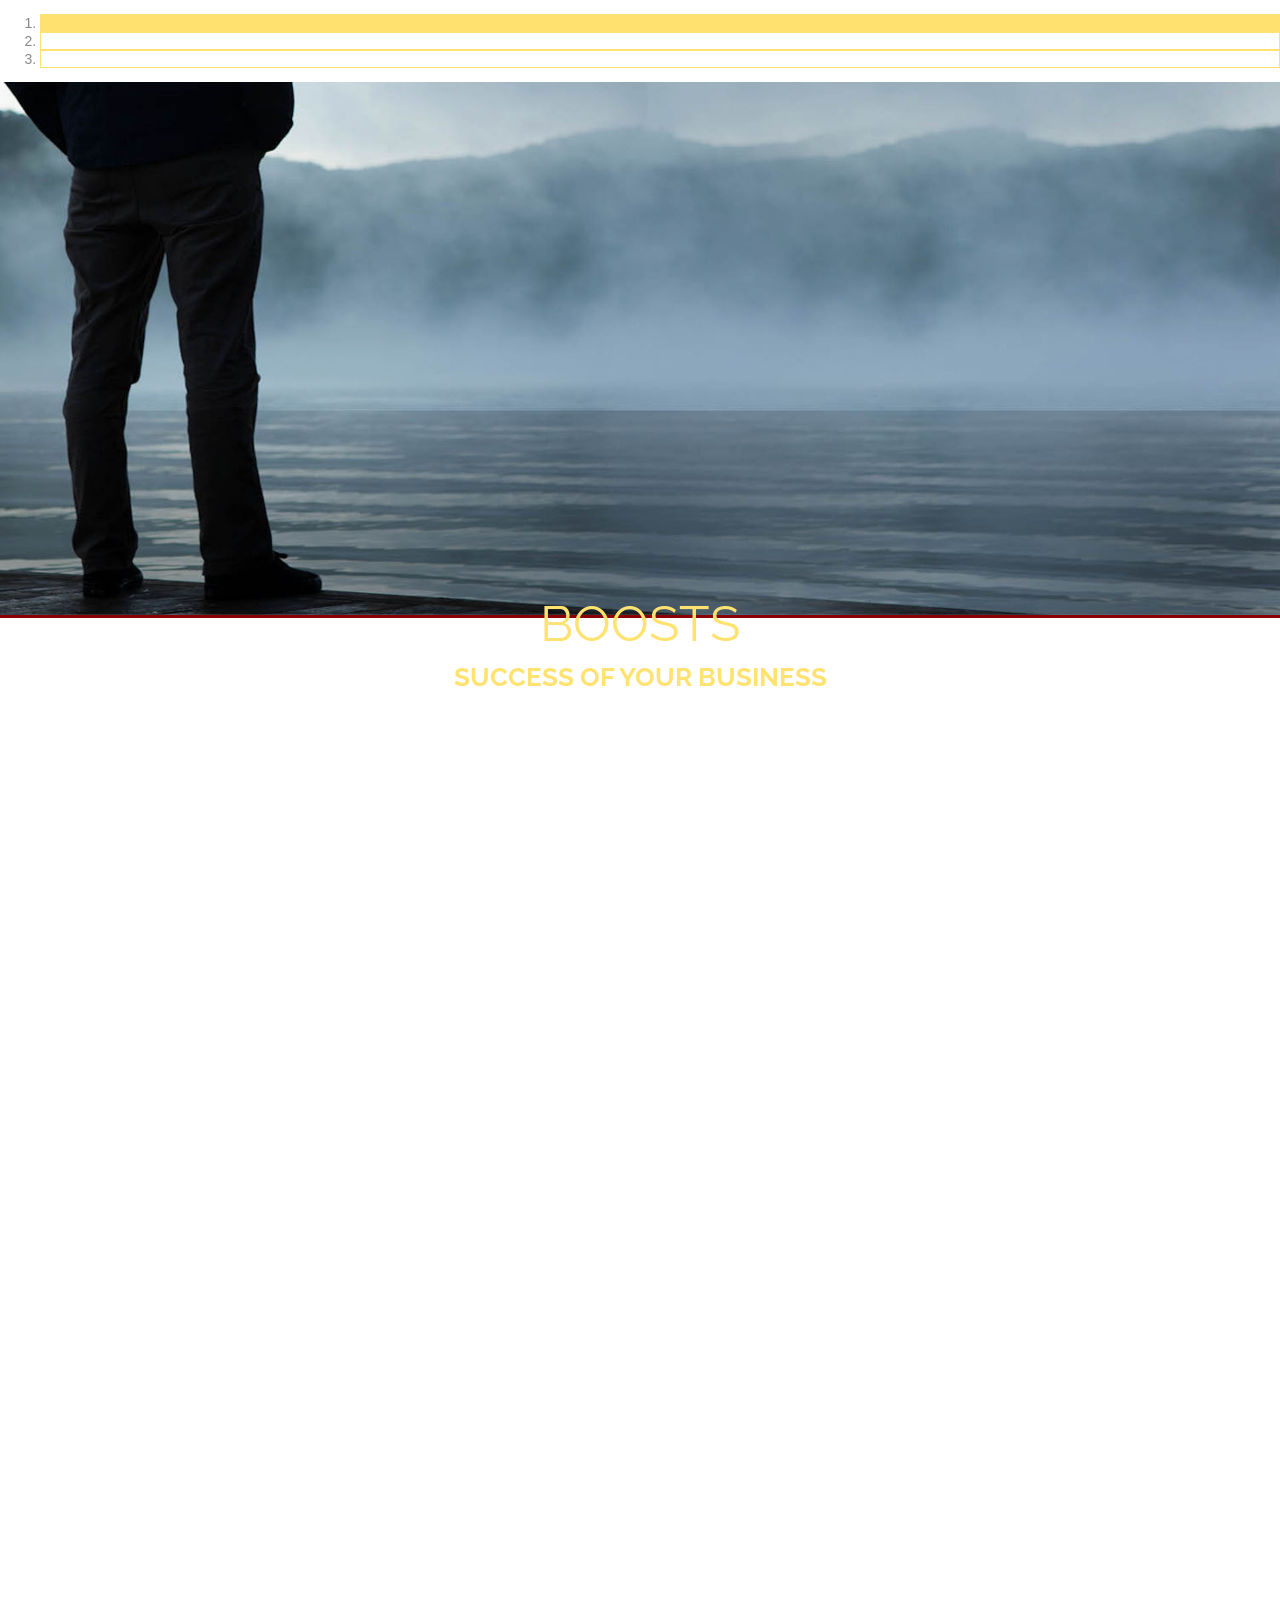
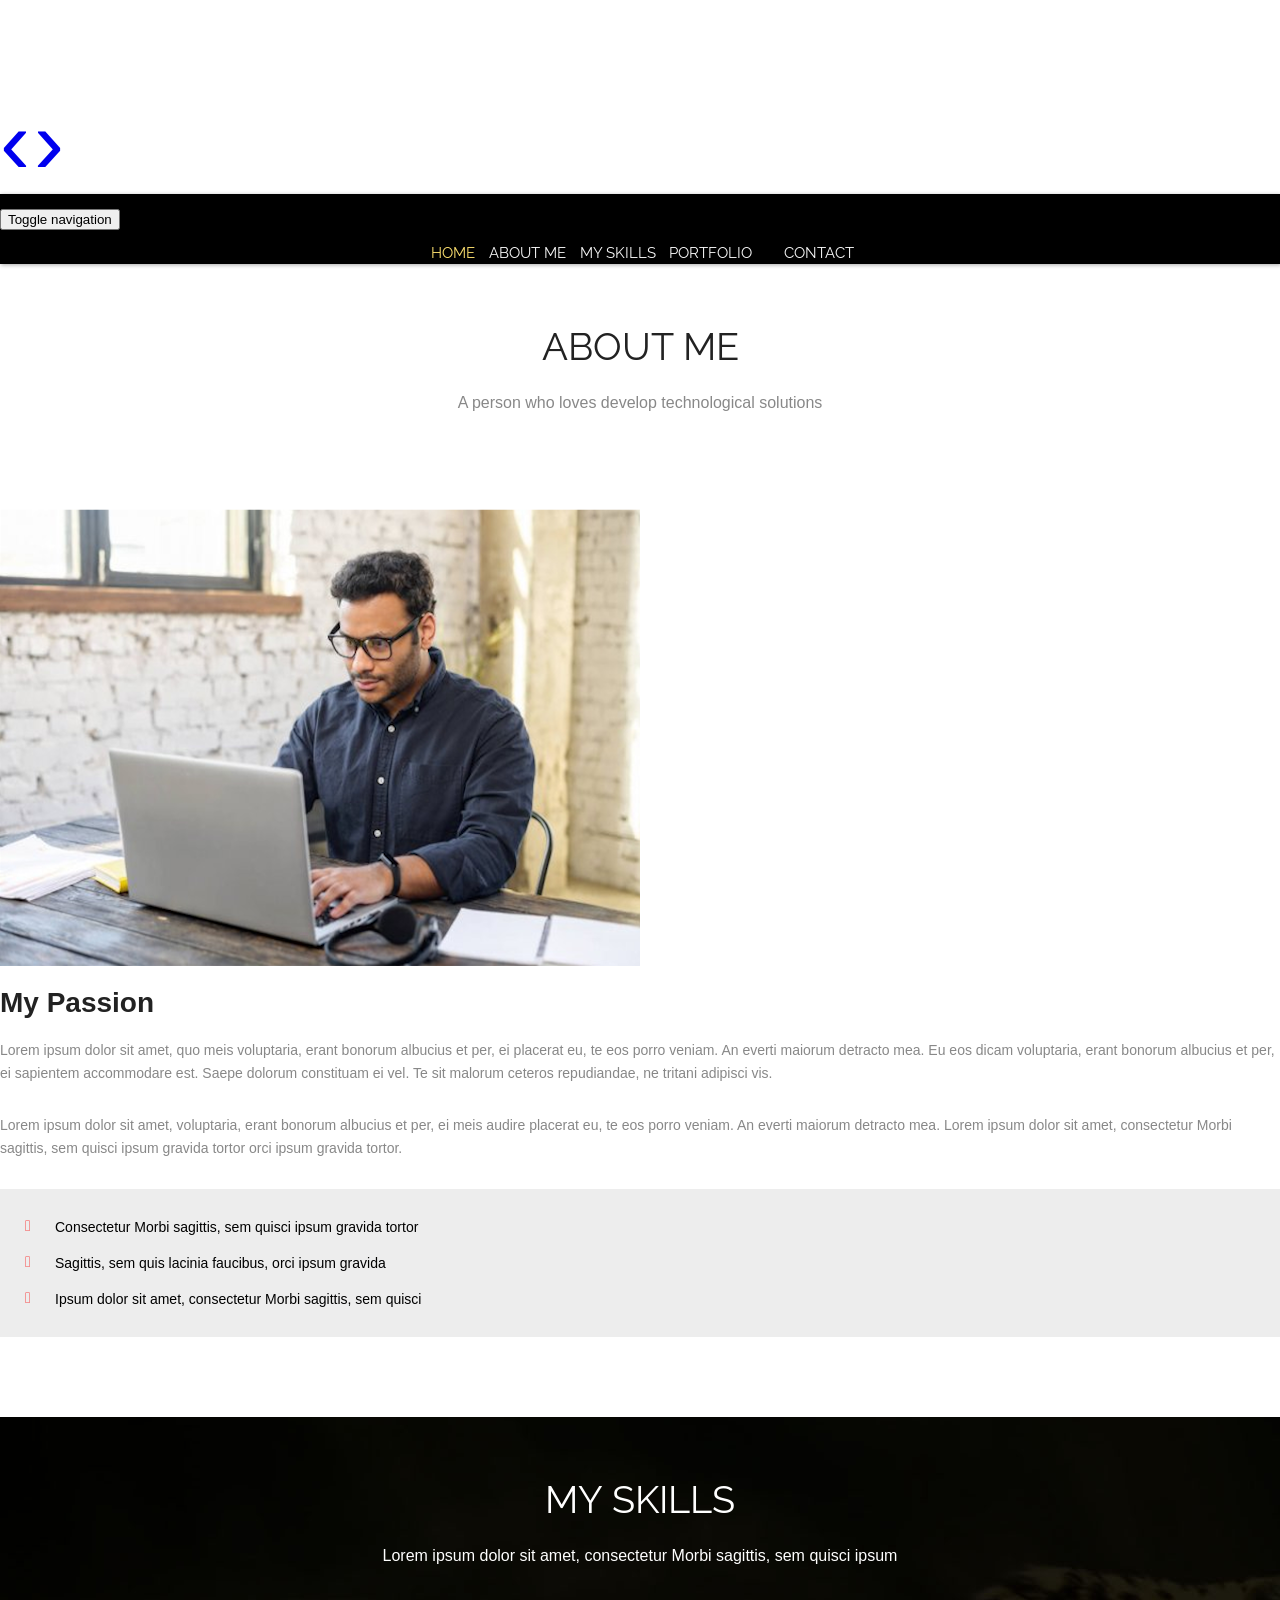
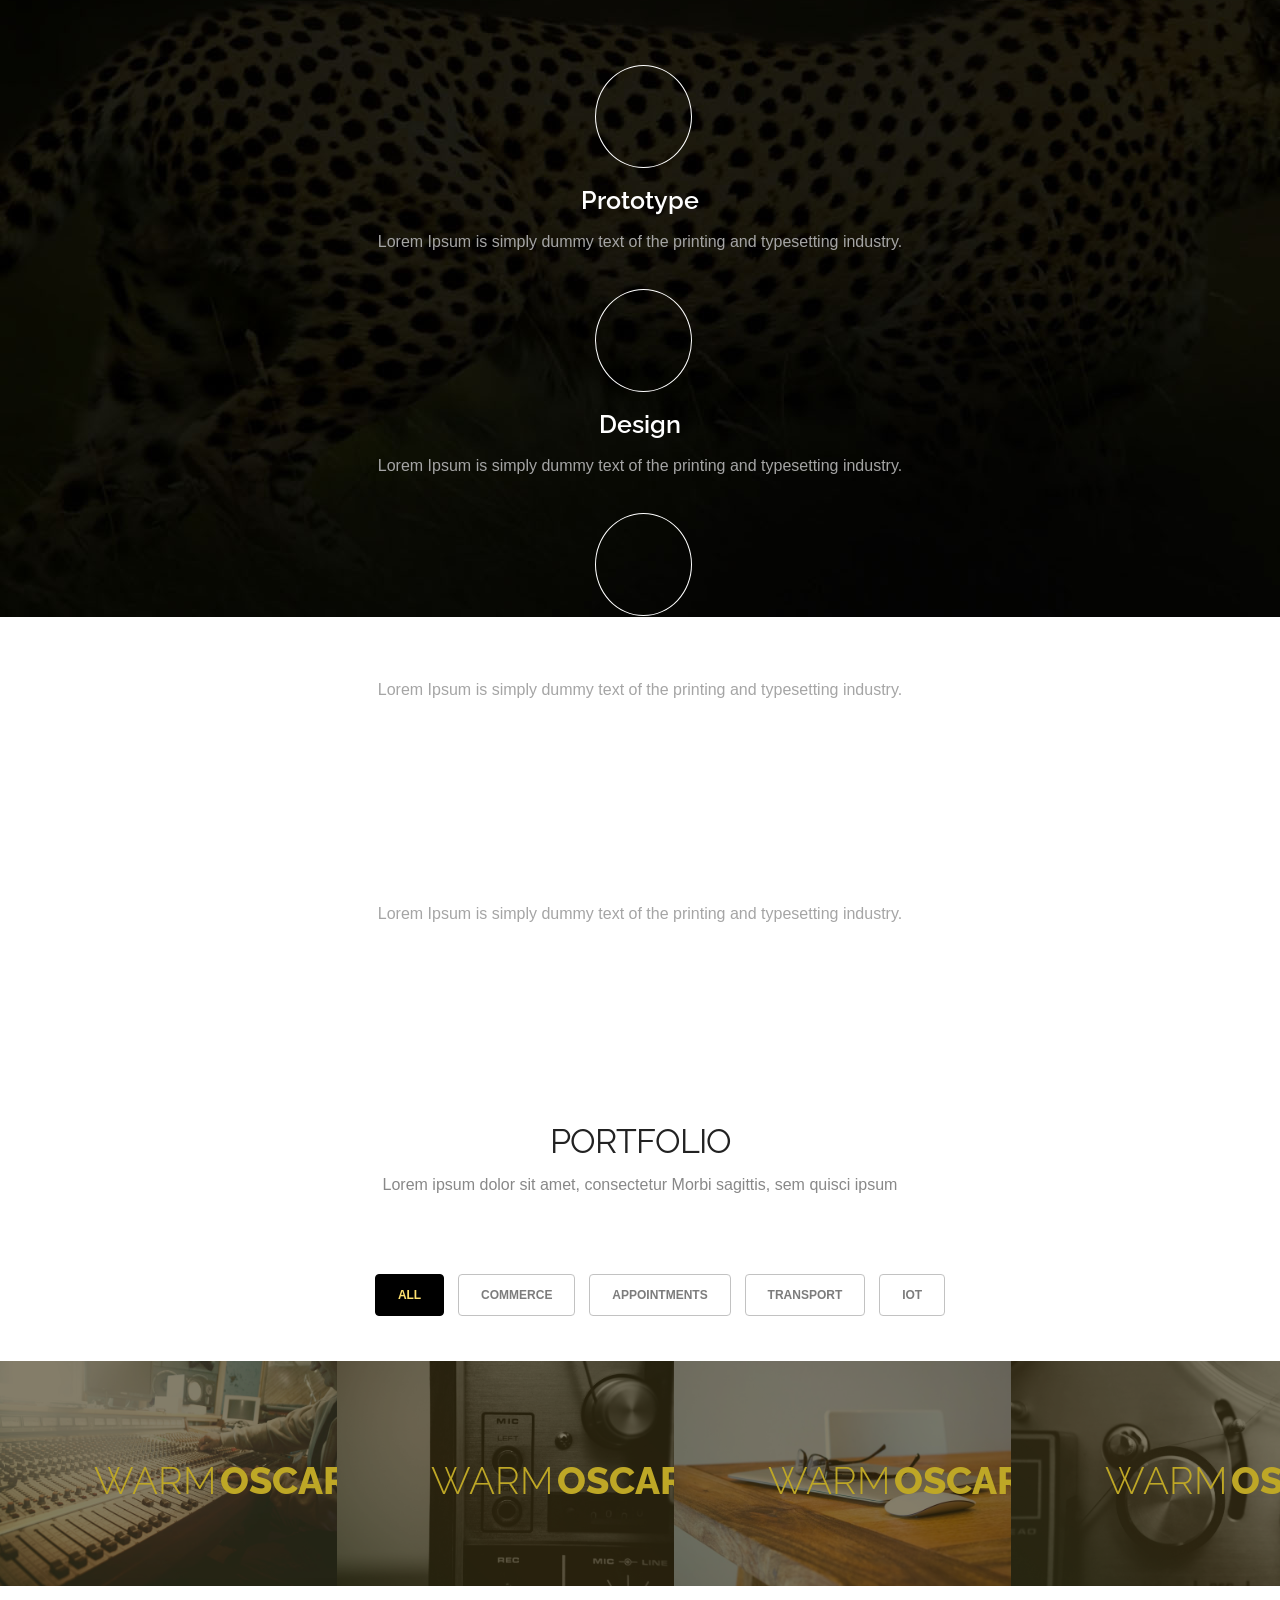
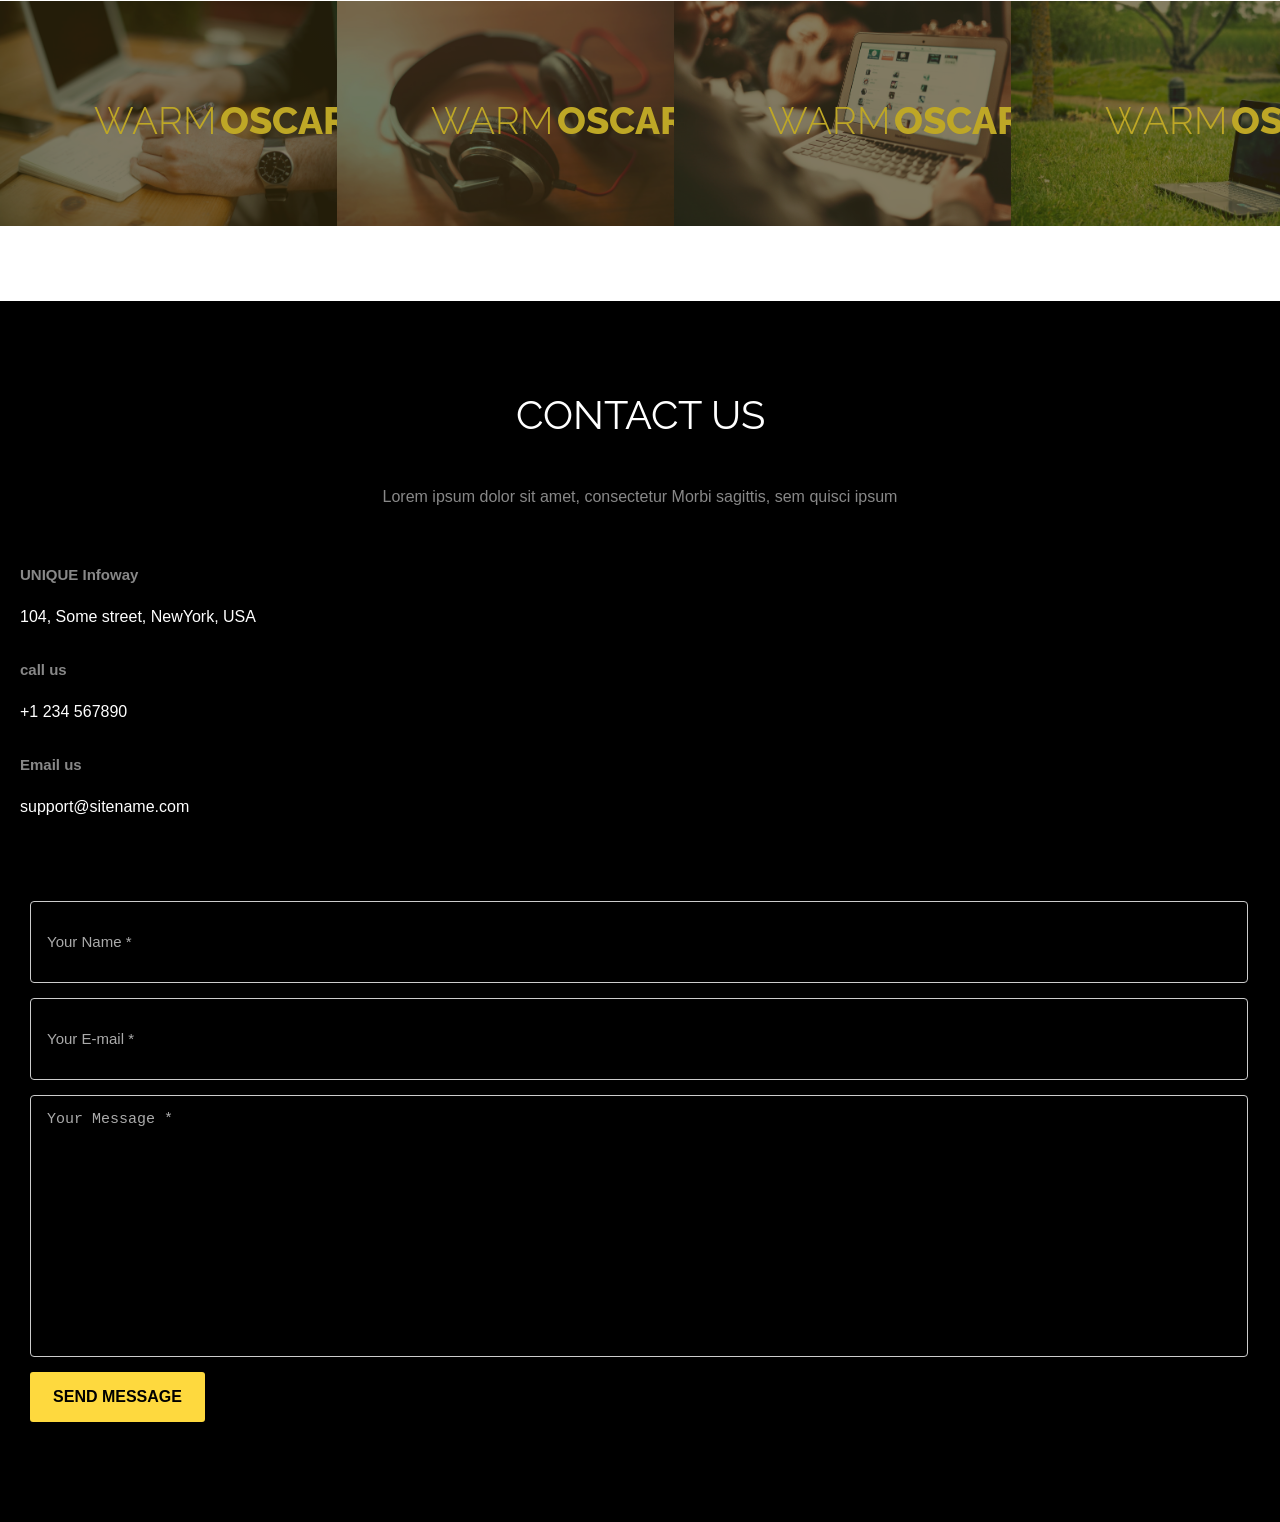
==== index.html @ 6cdec9b5 "First changues" ====
<!doctype html>
<html>
<head>
<meta charset="utf-8">
<meta name="viewport" content="width=device-width, maximum-scale=1">
<title>Cut Edge Solutions</title>
<link rel="icon" href="favicon.png" type="image/png">
<link href="css/bootstrap.min.css" rel="stylesheet" type="text/css">
<link rel="stylesheet" href="js/fancybox/jquery.fancybox.css" type="text/css" media="screen" />
<link href="css/style.css" rel="stylesheet" type="text/css"> 
<link href="css/font-awesome.css" rel="stylesheet" type="text/css"> 
<link href="css/animate.css" rel="stylesheet" type="text/css">
 
<!--[if lt IE 9]>
    <script src="js/respond-1.1.0.min.js"></script>
    <script src="js/html5shiv.js"></script>
    <script src="js/html5element.js"></script>
<![endif]-->
 
</head>
<body>
 <div id="carousel" class="carousel slide carousel-fade" data-ride="carousel">
    <ol class="carousel-indicators">
        <li data-target="#carousel" data-slide-to="0" class="active"></li>
        <li data-target="#carousel" data-slide-to="1"></li>
        <li data-target="#carousel" data-slide-to="2"></li>
    </ol>
    <!-- Carousel items -->
    <div class="carousel-inner">
        <div class="active item">
		<div class="caption zoomIn wow animated"> 		 
              <h2>BOOSTS <br/><strong>Success of your business</strong></h2>
              </div>
			  
		<img class="" src="img/slide1.jpg" alt=""></div>
        <div class="item">
		<div class="caption zoomIn wow animated"> 		 			 
              <h2>Mobile<br/><strong>Apps solutions</strong></h2>
              </div>
			  <img class="" src="img/slide2.jpg" alt=""></div>
        <div class="item">
		<div class="caption zoomIn wow animated"> 		 			
              <h2>Web<br/><strong>Solutions</strong></h2>
             </div><img class="" src="img/slide3.jpg" alt=""></div>
    </div>
    <!-- Carousel nav -->
    <a class="carousel-control left" href="#carousel" data-slide="prev">&lsaquo;</a>
    <a class="carousel-control right" href="#carousel" data-slide="next">&rsaquo;</a>
</div>

<!--Header_section-->
<header id="header_wrapper">
  <div class="container">
    <div class="header_box">
      <!--<div class="logo"><a href="#">Resume</a></div>-->
	  <nav class="navbar navbar-inverse" role="navigation">
      <div class="navbar-header">
        <button type="button" id="nav-toggle" class="navbar-toggle" data-toggle="collapse" data-target="#main-nav"> <span class="sr-only">Toggle navigation</span> <span class="icon-bar"></span> <span class="icon-bar"></span> <span class="icon-bar"></span> </button>
        </div>
	    <div id="main-nav" class="collapse navbar-collapse navStyle">
			<ul class="nav navbar-nav" id="mainNav">
			  <li class="active"><a href="#carousel" class="scroll-link">Home</a></li>
			  <li><a href="#aboutUs" class="scroll-link">About Me</a></li>
			  <li><a href="#service" class="scroll-link">My Skills</a></li>
			  <li><a href="#Portfolio" class="scroll-link">Portfolio</a></li> 
			  <!--<li><a href="#experience" class="scroll-link">Awards</a></li> -->
			  <li><a href="#contact" class="scroll-link">Contact</a></li>
			</ul>
      </div>
	 </nav>
    </div>
  </div>
</header>
<!--Header_section--> 

<section id="aboutUs"><!--Aboutus-->
<div class="inner_wrapper about-us aboutUs-container fadeInLeft animated wow">
  <div class="container">
    <h2>About Me</h2>
	<h6>A person who loves develop technological solutions</h6>
    <div class="inner_section">
 <div class="row">
      <div class="col-md-6"> <img class="img-responsive" src="img/about1.png" align=""> </div>
      <div class="col-md-6">
        <h3>My Passion</h3>
        <p>Lorem ipsum dolor sit amet, quo meis voluptaria, erant bonorum albucius et per, ei placerat eu, te eos porro veniam. An everti maiorum detracto mea. Eu eos dicam voluptaria, erant bonorum albucius et per, ei sapientem accommodare est. Saepe dolorum constituam ei vel. Te sit malorum ceteros repudiandae, ne tritani adipisci vis.</p> 
         
        <p>Lorem ipsum dolor sit amet, voluptaria, erant bonorum albucius et per, ei meis audire placerat eu, te eos porro veniam. An everti maiorum detracto mea. Lorem ipsum dolor sit amet, consectetur Morbi sagittis, sem quisci ipsum gravida tortor orci ipsum gravida tortor. 
									</p>

									<ul class="about-us-list">
										<li class="points">Consectetur Morbi sagittis, sem quisci ipsum gravida tortor</li> 
                                        <li class="points">Sagittis, sem quis lacinia faucibus, orci ipsum gravida </li>
										<li class="points">Ipsum dolor sit amet, consectetur Morbi sagittis, sem quisci</li>
									</ul><!-- /.about-us-list -->
								 
      </div>
    </div>
	     </div>
  </div> 
  </div>
</section>
<!--Aboutus--> 


<!--Service-->
<section  id="service">
  <div class="container">
    <h2>My Skills</h2>
	<h6>Lorem ipsum dolor sit amet, consectetur Morbi sagittis, sem quisci ipsum</h6>
    <div class="service_wrapper">
      <div class="row">
        <div class="col-md-3">
		<div class="service_icon delay-03s animated wow  zoomIn"> <span><i class="fa fa-android"></i></span> </div>
          <div class="service_block">
            
            <h3 class="animated fadeInUp wow">Prototype</h3>
            <p class="animated fadeInDown wow">Lorem Ipsum is simply dummy text of the printing and typesetting industry. </p>
          </div>
        </div>
        <div class="col-md-3"> 
		<div class="service_icon icon2  delay-03s animated wow zoomIn"> <span><i class="fa fa-html5"></i></span> </div> 
		<div class="service_block">
            <h3 class="animated fadeInUp wow">Design</h3>
            <p class="animated fadeInDown wow">Lorem Ipsum is simply dummy text of the printing and typesetting industry.  </p>
          </div>
        </div>
        <div class="col-md-3">
		<div class="service_icon icon3  delay-03s animated wow zoomIn"> <span><i class="fa fa-apple"></i></span> </div>
          <div class="service_block">
            
            <h3 class="animated fadeInUp wow">Mobile</h3>
            <p class="animated fadeInDown wow">Lorem Ipsum is simply dummy text of the printing and typesetting industry.  </p>
          </div>
        </div>
		  <div class="col-md-3">
		<div class="service_icon icon3  delay-03s animated wow zoomIn"> <span><i class="fa fa-twitter"></i></span> </div>
          <div class="service_block">
            
            <h3 class="animated fadeInUp wow">Web</h3>
            <p class="animated fadeInDown wow">Lorem Ipsum is simply dummy text of the printing and typesetting industry.  </p>
          </div>
        </div>
      </div> 
	 
    </div>
  </div>
</section>
<!--Service-->  

<!-- Portfolio -->
<section id="Portfolio" class="content"> 
  
  <!-- Container -->
  <div class="container portfolio_title"> 
    
    <!-- Title -->
    <div class="section-title">
      <h2>Portfolio</h2>
	<h6>Lorem ipsum dolor sit amet, consectetur Morbi sagittis, sem quisci ipsum</h6>
	  
    </div>
    <!--/Title --> 
    
  </div>
  <!-- Container -->
  
  <div class="portfolio-top"></div>
  
  <!-- Portfolio Filters -->
  <div class="portfolio"> 
    
    <div id="filters" class="sixteen columns">
      <ul class="clearfix">
        <li><a id="all" href="#" data-filter="*" class="active">
          <h5>All</h5>
          </a></li>
        <li><a class="" href="#" data-filter=".nature">
          <h5>Commerce</h5>
          </a></li>
        <li><a class="" href="#" data-filter=".wildlife">
          <h5>Appointments</h5>
          </a></li>
        <li><a class="" href="#" data-filter=".citylife">
          <h5>Transport</h5>
          </a></li>
        <li><a class="" href="#" data-filter=".animals">
          <h5>Iot</h5>
          </a></li> 
      </ul>
    </div>
    <!--/Portfolio Filters --> 
    
    <!-- Portfolio Wrapper -->
    <div class="isotope fadeInLeft animated wow grid" style="position: relative; overflow: hidden; height: 480px;" id="portfolio_wrapper">  
      <!-- Portfolio Item -->
      <figure style="position: absolute; left: 0px; top: 0px; transform: translate3d(0px, 0px, 0px) scale3d(1, 1, 1); width: 337px; opacity: 1;" class="portfolio-item one-four   animals isotope-item effect-oscar">
	   
        <div class="portfolio_img"> 
		<img src="img/portfolio_pic1.jpg"  alt="Portfolio 1"> </div> 
			<figcaption>		
				<div>
				  <a href="img/portfolio_pic1.jpg" class="fancybox"> 
					<h2>Warm <span>Oscar</span></h2>
							<p>Oscar is a decent man. He used to clean porches with pleasure.</p>
				  </a>
				</div>
			</figcaption>
        </figure>
      <!--/Portfolio Item --> 
      
      <!-- Portfolio Item-->
      <figure style="position: absolute; left: 0px; top: 0px; transform: translate3d(337px, 0px, 0px) scale3d(1, 1, 1); width: 337px; opacity: 1;" class="portfolio-item one-four  wildlife isotope-item effect-oscar">
        <div class="portfolio_img"> <img src="img/portfolio_pic2.jpg" alt="Portfolio 1"> </div>
        	<figcaption>		
				<div>
				  <a href="img/portfolio_pic2.jpg" class="fancybox"> 
					<h2>Warm <span>Oscar</span></h2>
							<p>Oscar is a decent man. He used to clean porches with pleasure.</p>
				  </a>
				</div>
			</figcaption>
        </figure>
      <!--/Portfolio Item --> 
      
      <!-- Portfolio Item -->
      <figure style="position: absolute; left: 0px; top: 0px; transform: translate3d(674px, 0px, 0px) scale3d(1, 1, 1); width: 337px; opacity: 1;" class="portfolio-item one-four  wildlife  isotope-item effect-oscar">
        <div class="portfolio_img"> <img src="img/portfolio_pic3.jpg" alt="Portfolio 1"> </div>
       <figcaption>		
				<div>
				  <a href="img/portfolio_pic3.jpg" class="fancybox"> 
					<h2>Warm <span>Oscar</span></h2>
							<p>Oscar is a decent man. He used to clean porches with pleasure.</p>
				  </a>
				</div>
			</figcaption>
        </figure>
      <!--/Portfolio Item--> 
      
      <!-- Portfolio Item-->
      <figure style="position: absolute; left: 0px; top: 0px; transform: translate3d(1011px, 0px, 0px) scale3d(1, 1, 1); width: 337px; opacity: 1;" class="portfolio-item one-four  citylife  nature web isotope-item effect-oscar">
        <div class="portfolio_img"> <img src="img/portfolio_pic4.jpg" alt="Portfolio 1"> </div>
         <figcaption>		
				<div>
				  <a href="img/portfolio_pic4.jpg" class="fancybox"> 
					<h2>Warm <span>Oscar</span></h2>
							<p>Oscar is a decent man. He used to clean porches with pleasure.</p>
				  </a>
				</div>
			</figcaption>
      </figure>
      <!-- Portfolio Item --> 
      
      <!-- Portfolio Item -->
      <figure style="position: absolute; left: 0px; top: 0px; transform: translate3d(0px, 240px, 0px) scale3d(1, 1, 1); width: 337px; opacity: 1;" class="portfolio-item one-four  wildlife isotope-item effect-oscar">
        <div class="portfolio_img"> <img src="img/portfolio_pic5.jpg" alt="Portfolio 1"> </div>
       <figcaption>		
				<div>
				  <a href="img/portfolio_pic5.jpg" class="fancybox"> 
					<h2>Warm <span>Oscar</span></h2>
							<p>Oscar is a decent man. He used to clean porches with pleasure.</p>
				  </a>
				</div>
			</figcaption>
      </figure>
      <!--/Portfolio Item --> 
      
      <!-- Portfolio Item -->
      <figure style="position: absolute; left: 0px; top: 0px; transform: translate3d(337px, 240px, 0px) scale3d(1, 1, 1); width: 337px; opacity: 1;" class="portfolio-item one-four  web isotope-item effect-oscar">
        <div class="portfolio_img"> <img src="img/portfolio_pic6.jpg" alt="Portfolio 1"> </div>
       <figcaption>		
				<div>
				  <a href="img/portfolio_pic6.jpg" class="fancybox"> 
					<h2>Warm <span>Oscar</span></h2>
							<p>Oscar is a decent man. He used to clean porches with pleasure.</p>
				  </a>
				</div>
			</figcaption>
      </figure>
      <!--/Portfolio Item --> 
      
      <!-- Portfolio Item  -->
      <figure style="position: absolute; left: 0px; top: 0px; transform: translate3d(674px, 240px, 0px) scale3d(1, 1, 1); width: 337px; opacity: 1;" class="portfolio-item one-four  wildlife web isotope-item effect-oscar">
        <div class="portfolio_img"> <img src="img/portfolio_pic7.jpg" alt="Portfolio 1"> </div>       
       <figcaption>		
				<div>
				  <a href="img/portfolio_pic7.jpg" class="fancybox"> 
					<h2>Warm <span>Oscar</span></h2>
							<p>Oscar is a decent man. He used to clean porches with pleasure.</p>
				  </a>
				</div>
			</figcaption>
       </figure>
      <!--/Portfolio Item --> 
      
      <!-- Portfolio Item -->
      <figure style="position: absolute; left: 0px; top: 0px; transform: translate3d(1011px, 240px, 0px) scale3d(1, 1, 1); width: 337px; opacity: 1;" class="portfolio-item one-four   citylife isotope-item effect-oscar">
        <div class="portfolio_img"> <img src="img/portfolio_pic8.jpg" alt="Portfolio 1"> </div>       
      <figcaption>		
				<div>
				  <a href="img/portfolio_pic8.jpg" class="fancybox"> 
					<h2>Warm <span>Oscar</span></h2>
							<p>Oscar is a decent man. He used to clean porches with pleasure.</p>
				  </a>
				</div>
			</figcaption>
        </figure>
      <!--/Portfolio Item --> 
      
    </div>
    <!--/Portfolio Wrapper --> 
    
  </div>
  <!--/Portfolio Filters -->
  
  <div class="portfolio_btm"></div>
  
  
  <div id="project_container">
    <div class="clear"></div>
    <div id="project_data"></div>
  </div>
 
  
</section>
<!--/Portfolio --> 
<!--
<section id="experience">
<div class="container">
    <section id="news" class="white-bg padding-top-bottom">
	 <div class="section-title">
      <h2>Awards</h2>
	<h6>Lorem ipsum dolor sit amet, consectetur Morbi sagittis, sem quisci ipsum</h6>
	  
    </div>
    	<div class="container">
			<div class="timeline">
				<div class="date-title">
					<span>2015</span>
				</div>
				<div class="row">
					<div class="col-sm-6 news-item">
						<div class="news-content">
							<div class="date">
								<p>Oct</p> 
							</div>
							<h2 class="news-title">Best Photographer</h2> 
							<span>Animal Care Group</span>
							<p>October 2013 – November 2013 (2 months)Menlo Park, CA, United States of America or one who avoids a pain that produces no resultant pleasure…</p>
							<a class="read-more" href="#">Read More</a>
						</div>
					</div>
					
					<div class="col-sm-6 news-item right">
						<div class="news-content">
							<div class="date">
								<p>Aug</p> 
							</div>
							<h2 class="news-title">1st Winner</h2> 
							<span>National Awareness</span>
							<p>October 2013 – November 2013 (2 months)Menlo Park, CA, United States of America or one who avoids a pain that produces no resultant pleasure…</p>
							<a class="read-more" href="#">Read More</a>
						</div>
					</div>
				</div>
				 
				
				<div class="date-title">
					<span>2013</span>
				</div>
				<div class="row">	
					<div class="col-sm-6 news-item">
						<div class="news-content">
							<div class="date">
								<p>Aug</p> 
							</div>
							<h2 class="news-title">Winner</h2> 
							<span>Digital World</span>
							<p>October 2013 – November 2013 (2 months)Menlo Park, CA, United States of America or one who avoids a pain that.</p>
							<a class="read-more" href="#">Read More</a>
						</div>
					</div>
					
					<div class="col-sm-6 news-item right">
						<div class="news-content">
							<div class="date">
								<p>Jan</p> 
							</div>
							<h2 class="news-title">Best Pic</h2> 
							<span>Save World Org</span>
							<p>October 2013 – November 2013 (2 months)Menlo Park, CA, United States of America or one who avoids a pain that produces.</p>
							<a class="read-more" href="#">Read More</a>
						</div>
					</div>
				</div>
			</div>
		</div>
	</section>
</div>				                                                      
</section> -->
<!--Footer-->
<footer class="footer_wrapper" id="contact">
  <div class="container">
    <section class="page_section contact" id="contact">
      <div class="contact_section">
        <h2>Contact Us</h2>
	<h6>Lorem ipsum dolor sit amet, consectetur Morbi sagittis, sem quisci ipsum</h6>
     
      </div>
      <div class="row">
        <div class="col-lg-4 wow fadeInLeft">	
		 <div class="contact_info">
                            <div class="detail">
                                <h4>UNIQUE Infoway</h4>
                                <p>104, Some street, NewYork, USA</p>
                            </div>
                            <div class="detail">
                                <h4>call us</h4>
                                <p>+1 234 567890</p>
                            </div>
                            <div class="detail">
                                <h4>Email us</h4>
                                <p>support@sitename.com</p>
                            </div> 
                        </div>
       		  
			  
          
          <ul class="social_links">
            <li class="twitter animated bounceIn wow delay-02s"><a href="javascript:void(0)"><i class="fa fa-twitter"></i></a></li>
            <li class="facebook animated bounceIn wow delay-03s"><a href="javascript:void(0)"><i class="fa fa-facebook"></i></a></li>
            <li class="pinterest animated bounceIn wow delay-04s"><a href="javascript:void(0)"><i class="fa fa-pinterest"></i></a></li>
            <li class="gplus animated bounceIn wow delay-05s"><a href="javascript:void(0)"><i class="fa fa-google-plus"></i></a></li> 
          </ul>
        </div>
        <div class="col-lg-8 wow fadeInLeft delay-06s">
          <div class="form">
            <input class="input-text" type="text" name="" value="Your Name *" onFocus="if(this.value==this.defaultValue)this.value='';" onBlur="if(this.value=='')this.value=this.defaultValue;">
            <input class="input-text" type="text" name="" value="Your E-mail *" onFocus="if(this.value==this.defaultValue)this.value='';" onBlur="if(this.value=='')this.value=this.defaultValue;">
            <textarea class="input-text text-area" cols="0" rows="0" onFocus="if(this.value==this.defaultValue)this.value='';" onBlur="if(this.value=='')this.value=this.defaultValue;">Your Message *</textarea>
            <input class="input-btn" type="submit" value="send message">
          </div>
        </div>
      </div>
    </section>
  </div><!--
  <div class="container">
    <div class="footer_bottom"><span>Copyright © reserved,    Template by <a href="http://webthemez.com">WebThemez.com</a>. </span> </div>
  </div>-->
</footer>

<script type="text/javascript" src="js/jquery-1.11.0.min.js"></script>
<script type="text/javascript" src="js/bootstrap.min.js"></script>
<script type="text/javascript" src="js/jquery-scrolltofixed.js"></script>
<script type="text/javascript" src="js/jquery.nav.js"></script> 
<script type="text/javascript" src="js/jquery.easing.1.3.js"></script>
<script type="text/javascript" src="js/jquery.isotope.js"></script>
<script src="js/fancybox/jquery.fancybox.pack.js" type="text/javascript"></script> 
<script type="text/javascript" src="js/wow.js"></script> 
<script type="text/javascript" src="js/custom.js"></script>

</body>
</html>
---- css/style.css ----
/*
Author URI: http://webthemez.com/
Note: 
Licence under Creative Commons Attribution 3.0 
-------------------------------------------------------*/

@charset "utf-8";
@import url(http://fonts.googleapis.com/css?family=Raleway:800,700,400);
@import url(http://fonts.googleapis.com/css?family=Signika:400,600);

/* Reset
---------------------------------*/
ul {
    list-style: none;
}

.figure {
    margin: 0px;
}

img {
    max-width: 100%;
}

a, a:hover, a:active {
    outline: 0px !important;
	text-decoration:none;
}
.clear {
    clear: both;
    display: block;
    overflow: hidden;
    visibility: hidden;
    width: 0;
    height: 0;
}
.clearfix:before,
.clearfix:after {
    content: '\0020';
    display: block;
    overflow: hidden;
    visibility: hidden;
    width: 0;
    height: 0;
}

.clearfix:after {
    clear: both;
}

/*carousel*/
.carousel-fade .carousel-inner .item {
  transition-property: opacity;
}
.carousel-fade .carousel-inner .item,
.carousel-fade .carousel-inner .active.left,
.carousel-fade .carousel-inner .active.right {
  opacity: 0;
}
.carousel-fade .carousel-inner .active,
.carousel-fade .carousel-inner .next.left,
.carousel-fade .carousel-inner .prev.right {
  opacity: 1;
}
.carousel-fade .carousel-inner .next,
.carousel-fade .carousel-inner .prev,
.carousel-fade .carousel-inner .active.left,
.carousel-fade .carousel-inner .active.right {
  left: 0;
  transform: translate3d(0,0,0);
}
.carousel-fade .carousel-control {
  z-index: 2;
}
.carousel,
.carousel-inner,
.carousel-inner .item {
  height: 100%;
}
.item:nth-child(1) {
  background: darkred;
}
.item:nth-child(2) {
  background: red;
}
.item:nth-child(3) {
  background: orange;
}
.caption {
position: absolute;
  
top: 64%;
  right: 0;
  padding: 25px; 
  padding-left: 25px; 
  left: 0;
}
.carousel-fade .carousel-control {
  z-index: 2;
  font-size: 90px;
  top: 38%;
}
.carousel-indicators li { 
  background-color: rgba(0,0,0,0);
  border: 1px solid #FEE16F;
  border-radius: 0;
}
.carousel-indicators .active { 
  background-color: #FEE16F;
}
.caption h2{
color:#FFE270;
line-height:45px;
font-size: 50px;
}
.caption strong { 
  font-size: 26px;
}

/* Common style */
.grid figure {
	position: relative;
	float: left;
	overflow: hidden;
	margin: 10px 1%;
	min-width: 320px;
	max-width: 480px;
	max-height: 360px;
	width: 48%;
	background: #3085a3;
	text-align: center;
	cursor: pointer;
}

.grid figure img {
	position: relative;
	display: block;
	min-height: 100%;
	max-width: 100%;
	opacity: 0.8;
}

.grid figure figcaption {
	padding: 2em;
	color: #fff;
	text-transform: uppercase;
	font-size: 1.25em;
	-webkit-backface-visibility: hidden;
	backface-visibility: hidden;
}

.grid figure figcaption::before,
.grid figure figcaption::after {
	pointer-events: none;
}

.grid figure figcaption,
.grid figure figcaption > a {
	position: absolute;
	top: 0;
	left: 0;
	width: 100%;
	height: 100%;
}

/* Anchor will cover the whole item by default */
/* For some effects it will show as a button */
.grid figure figcaption > a {
	z-index: 1000;
	text-indent: 200%;
	white-space: nowrap;
	font-size: 0;
	opacity: 0;
}

.grid figure h2 {
	word-spacing: -0.15em;
	font-weight: 300;
}

.grid figure h2 span {
	font-weight: 800;
}

.grid figure h2,
.grid figure p {
	margin: 0;
}

.grid figure p {
	letter-spacing: 1px;
	font-size: 68.5%;
}

/*---------------*/
/***** Oscar *****/
/*---------------*/

figure.effect-oscar {
	/* background: -webkit-linear-gradient(45deg, #22682a 0%, #9b4a1b 40%, #3a342a 100%); */
	background: linear-gradient(45deg, #22682a 0%,#9b4a1b 40%,#3a342a 100%);
}

figure.effect-oscar img {
	opacity: 0.9;
	-webkit-transition: opacity 0.35s;
	transition: opacity 0.35s;
}

figure.effect-oscar figcaption {
	padding: 3em;
	background-color: rgba(53, 46, 15, 0.58);
	-webkit-transition: background-color 0.35s;
	transition: background-color 0.35s;
}

figure.effect-oscar figcaption::before {
	position: absolute;
	top: 30px;
	right: 30px;
	bottom: 30px;
	left: 30px;
	border: 1px solid #fff;
	content: '';
}

figure.effect-oscar h2 {
	margin: 20% 0 10px 0;
	-webkit-transition: -webkit-transform 0.35s;
	transition: transform 0.35s;
	-webkit-transform: translate3d(0,100%,0);
	transform: translate3d(0,100%,0);
	color: #BEA726;
}

figure.effect-oscar figcaption::before,
figure.effect-oscar p {
	opacity: 0;
	-webkit-transition: opacity 0.35s, -webkit-transform 0.35s;
	transition: opacity 0.35s, transform 0.35s;
	-webkit-transform: scale(0);
	transform: scale(0);
}

figure.effect-oscar:hover h2 {
	-webkit-transform: translate3d(0,0,0);
	transform: translate3d(0,0,0);
	color: #FFFFFF;
}

figure.effect-oscar:hover figcaption::before,
figure.effect-oscar:hover p {
	opacity: 1;
	-webkit-transform: scale(1);
	transform: scale(1);
	color:#fff;+++++++
}

figure.effect-oscar:hover figcaption {
	background-color: rgba(58,52,42,0);
}

figure.effect-oscar:hover img {
	opacity: 0.4;
}

/* Styles
---------------------------------*/
body {
    background: #fff;
    font-family: 'Open Sans', sans-serif;
    font-size: 14px;
    font-weight: normal;
    color: #888888;
    margin: 0;
}

h2 {
    font-size: 38px;
    color: #222222;
    font-family: 'Raleway', sans-serif;
    font-weight: normal;
    margin: 0px 0 25px 0;
    text-align: center;
    text-transform: uppercase;
}

h3 {
    font-family: 'Open Sans', sans-serif;
    font-weight: 600;
    color: #222222;
    font-size: 18px;
    margin: 0 0 5px 0;
}

h6 {
    font-size: 16px;
    color: #888888;
    font-family: 'Open Sans', sans-serif;
    font-weight: 400;
    text-align: center;
    margin: 0 0 60px 0;
}

p {
    line-height: 24px;
    margin: 0;
}

/* Header Styles
---------------------------------*/

#header_wrapper {
    background: #000;
    padding: 15px 0px;
	
	box-shadow: 1px 1px 4px rgba(60, 60, 60, 0.44);
    position: relative;
}

.header_box {
    position: relative;
    /* z-index: 9999999999999999999999999999999999; */
}

.logo a{
    float: left;
	
    font-size: 28px;
    line-height: 50px;
    color: #FF6C71;
}

.res-nav_click {
    display: none;
}
	

/* Nav Styles
---------------------------------*/
.navbar-inverse {
    background-color: transparent;
    border-color: transparent;
}

.navbar {
    border: 0px solid #fff;
    min-height: 40px;
    margin-bottom: 0px;
}

.navbar-inverse .navbar-nav > li > a {
    color: #F7F7F7;
}

.navStyle {
    float: right;
}

.navStyle ul {
    list-style: none;
    padding: 0px;
}

.navStyle ul li {
    display: inline-block;
    margin: 0 5px;
}

.navStyle ul li:first-child {
	/*margin:0px;*/;
}

.navStyle ul li:last-child {
    margin: 0 0 0 23px;
}

.navStyle ul li a {
    display: block;
    font-size: 15px;
    color: #222222;
    font-family: 'Raleway', sans-serif;
    text-decoration: none;
    text-transform: uppercase;
    font-weight: 400;
    transition: all 0.2s ease-in-out;
    -moz-transition: all 0.2s ease-in-out;
    -webkit-transition: all 0.2s ease-in-out;
}

.navStyle ul li a:hover {
    color: #ED5441;
}

.navStyle > li > a:hover, .nav > li > a:focus {
    text-decoration: none;
    color: #ED5441;
    background-color: transparent;
}

.navbar-inverse .navbar-nav > li > a:hover, .navbar-inverse .navbar-nav > li > a:focus {
    color: #FFFFFF;
    background-color: transparent;
}

.navbar-inverse .navbar-nav > .active > a, .navbar-inverse .navbar-nav > .active > a:hover, .navbar-inverse .navbar-nav > .active > a:focus {
    color: #FEE16F;
    background-color: transparent;
    border-radius: 4px;
}

.navStyle > li.active > a,
.navStyle > li.active > a:hover {
    text-decoration: none;
    color: #ED5441;
    background-color: transparent;
}

.borderLeft {
    border-left: 1px solid #DADADA;
}

.borderTop {
    margin-top: 30px;
    border-top: 1px solid #DADADA;
}

.mrgTop {
    margin-top: 30px;
}

.text-center {
  text-align: center;
}
#head {
  background: #f4f4f4 url(../img/bg_head.jpg) top center;
  background-size: cover;
  color: #7C7C7C;
  padding: 120px 0;
}
#head img.img-circle {
  display: block;
  width: 140px;
  height: 140px;
  overflow: hidden;
  border: 8px dotted rgba(255, 255, 255, 0.23);
  margin: 0 auto 20px;
  box-shadow: 0px 2px 4px rgba(0, 0, 0, 0.18);
}
#head .title {
  font-family: Alice, Georgia, serif;
  font-size: 49px;
  font-size: 3.0625rem;
}
#head .title a {
  text-decoration: none;
  color: #333333;
}
#head .tagline {
  display: block;
  font-size: 14px;
  font-size: 0.875rem;
  line-height: 1.2em;
  color: #7C7C7C;
  margin: 5px 0 0;
}
#head .tagline b {
  font-weight: normal;
}
#head .tagline a {
  color: #5E5E5E;
}
.home #head {
  padding: 90px 0;
}
.home #head .title {
  font-size: 49px;
  font-size: 3.0625rem;
}
.home #head .tagline {
  font-size: 16px;
  font-size: 1rem;
  margin: 15px 0 0;
}

/* Top_content
---------------------------------*/

.top_cont_outer {
    background: #ED5441;
    position: relative; 
    background: url('../img/main2.jpg') no-repeat;
	background-size: cover; 
}

.hero_section {
    position: relative;
    padding-top: 72px;
}
.hero_wrapper {
background: rgba(10, 21, 37, 0.69);
height: 650px;
}
.white_pad {
    position: relative;
    right: 0px;
    bottom: 0px;
}

.white_pad img {
    position: absolute;
    right: 0px;
    bottom: 0px;
}

.top_left_cont {
    padding: 15px 0;
}

.top_left_cont h3 {
    font-size: 16px;
    color: #f56eab;
    margin: 0 0 20px 0;
    text-align: left;
    font-weight: 700;
}

.top_left_cont h2 {
    font-size: 36px;
    color: #FFF;
    line-height: 58px;
    margin: 0 0 26px 0;
    font-family: 'Raleway', sans-serif;
    text-align: center;
    text-transform: capitalize;
}

.top_left_cont h2 strong {
    font-weight: 400;
	
    color: #FFFFFF;
    font-size: 28px;
    text-transform: capitalize;
}

.top_left_cont p {
font-size: 18px;
color: #FFFFFF;
margin: 0 0 30px 0;
line-height: 33px;
text-align: center;
font-weight: normal;
font-size: 20px;
/* font-weight: 300; */
text-align: center;
letter-spacing: 1px;
}

a.read_more, a.read_more2 {
    font-family: 'Raleway', sans-serif;
    display: block;
    font-size: 20px;
    width: 178px;
    height: 46px;
    line-height: 46px;
    border-radius: 3px;
    text-align: center;
    text-transform: uppercase;
    font-weight: 400;
    transition: all 0.2s ease-in-out;
    -moz-transition: all 0.2s ease-in-out;
    -webkit-transition: all 0.2s ease-in-out;
    background: transparent;
    color: #fff;
    border: 1px solid #fff;
	margin:0 auto;
    text-transform: capitalize;
}
a.read_more{
	 color: #3C3C3C;
	 border: 1px solid #3C3C3C;
}
a.read_more2:hover, a.read_more:hover {
    background: #FFFFFF;
    color: #F74C4C;
    border: 1px solid #FFFFFF;
}
a.read_more:hover {
    background: #fff;
    color: #ED5441;
    border: 1px solid #ED5441;
}

div#main-nav {
  width: 100%;
  text-align: center;
}	
.navbar-nav {
  width: 100%;
}
.navbar-nav>li {
  float: initial !important;
}





/* Services
---------------------------------*/

#service {
    padding: 60px 0px;
    background: url('../img/slide4.jpg') top left no-repeat !important;
}
#service h2{
  color: #fff;

}
.service_wrapper {
    padding: 40px 0 40px;
}

.service_section {
}

.service_block {
    text-align: center;
    padding-left: 15px;
    padding-right: 15px; 
	position: relative;
}

.service_icon {  
    width: 90px;
    height: 85px;
    margin: 0px auto 25px; 
}

 

.service_icon span {
    background: transparent; 
    display: block;
    height: 95px;
    width: 95px;
	
    border: 1px solid #FFFFFF;
    border-radius: 50%;
    padding: 6px 0 0;
}

.service_icon i {
  color: #FEE16F;
font-size: 40px;
margin-top: 0;
position: relative;
top: 20px;
z-index: 20;
display: block;
text-align: center;
}

.service_block h3 {
    font-family: 'Raleway', sans-serif;
    font-weight: 600;
    font-size: 25px;
    color: #fff;
margin: 35px 0 15px; 
}
#service h6{
color:#fff;
}
.service_block p {
    font-size: 16px;
    color: #A5A5A5;
    margin: 0 0 35px 0; 
}
	


/* Latest Work
---------------------------------*/


#work_outer {
    background: #f9f9f9;
    padding: 70px 0px;
    position: relative;
}

.work_pic {
    position: absolute;
    right: 0;
    top: 25%;
    width: 50%;
}

.inner_section {
    padding: 0px;
}

.service-list {
    padding: 0 0 0 0;
    font-size: 14px;
    margin-bottom: 40px;
}

.service-list-col1 {
    float: left;
    width: 60px;
    text-align: center;
}

.service-list-col1 i {
    display:;
    color: #888;
    font-size: 19px;
    font-style: normal;
    line-height: 20px;
}

.service-list-col2 {
    overflow: hidden;
}

.page_section.alabaster {
    background: #fafafa;
}

.work_bottom {
    padding: 20px 0 0 0px;
}

.work_bottom span {
    font-size: 18px;
    color: #333333;
    display: block;
    margin: 0 0 20px 0;
}

a.contact_btn {
    background: #fff;
    text-transform: uppercase;
    display: block;
    width: 176px;
    height: 49px;
    text-align: center;
    line-height: 49px;
    font-size: 16px;
    color: #ED5441;
    border-radius: 3px;
    font-family: 'Raleway', sans-serif;
    font-weight: 600;
    border: 2px solid #ED5441;
    transition: all 0.2s ease-in-out;
    -moz-transition: all 0.2s ease-in-out;
    -webkit-transition: all 0.2s ease-in-out;
}

a.contact_btn:hover {
    background: #ED5441;
    color: #fff;
}

.input-text {
    background: transparent;
}


/* Portfolio
---------------------------------*/


#Portfolio {
    padding: 60px 0px;
}

.Portfolio-nav {
    padding: 0;
    margin: 0 0 45px 0;
    list-style: none;
    text-align: center;
}

.Portfolio-nav li {
    margin: 0 10px;
    display: inline;
}

.Portfolio-nav li a {
    display: inline-block;
    padding: 10px 22px;
    font-size: 12px;
    line-height: 20px;
    color: #222222;
    border-radius: 4px;
    text-transform: uppercase;
    background: #f7f7f7;
    margin-bottom: 5px;
    transition: all 0.3s ease-in-out;
    -moz-transition: all 0.3s ease-in-out;
    -webkit-transition: all 0.3s ease-in-out;
}

.Portfolio-nav li a:hover {
    background: #ED5441;
    color: #fff;
    text-decoration: none;
}

.portfolioContainer {
    margin: 0 auto;
    padding-left: 15px;
    width: auto !important;
}

.Portfolio-box {
    text-align: center;
    width: 350px;
    overflow: hidden;
    float: left;
    padding: 12px 0px;
}

.Portfolio-box img {
    transition: all 0.3s ease-in-out;
    -moz-transition: all 0.3s ease-in-out;
    -webkit-transition: all 0.3s ease-in-out;
}

.Portfolio-box img:hover {
    opacity: 0.6;
}

.Portfolio-nav li a.current {
    background: #ED5441;
    color: #fff;
    text-decoration: none;
}

img {
    max-width: 100%;
}

/* no transition on .isotope container */

.isotope .isotope-item {
  /* change duration value to whatever you like */
    -webkit-transition-duration: 0.6s;
    -moz-transition-duration: 0.6s;
    transition-duration: 0.6s;
}

.isotope .isotope-item {
    -webkit-transition-property: -webkit-transform, opacity;
    -moz-transition-property: -moz-transform, opacity;
    transition-property: transform, opacity;
}

.page_section.paddind {
    padding-bottom: 60px;
}


/* Happy Clients
---------------------------------*/



#clients {
    padding: 60px 0px;
}

.client_area {
    width: 960px;
    margin: 0px auto;
}

.client_section {
    padding: 35px 0 0 0;
}

.client_section.btm {
    padding: 20px 0 0 0;
}

.client_profile {
    float: left;
    text-align: center;
}

.client_profile.flt {
    float: right;
}

.client_profile_pic {
    border-radius: 50%;
    border: 2px solid #f5f5f5;
    margin: 0 0 15px 0;
    width: 220px;
    height: 220px;
}

.client_profile_pic img {
    border-radius: 50%;
    border: 3px solid #f5f5f5;
}

.client_profile h3 {
    font-size: 18px;
    color: #49b5e7;
    margin: 0 0 0 0;
}

.client_profile span {
    display: block;
    font-size: 16px;
    color: #888888;
}

/* Clients
---------------------------------*/


.client_logos {
    background: #11D25D;
    padding: 60px 0;
    margin-top: 60px;
}

.client_logos ul {
    padding: 0;
    margin: 0;
    list-style: none;
    text-align: center;
}

.client_logos ul li {
    display: inline;
    margin: 0 25px;
}

.client_logos ul a {
    display: inline-block;
    margin: 0 20px;
}

.page_section.team {
    padding: 60px 0;
}

.page_section.team h6 {
    margin-bottom: 40px;
}

/* About Us
--------------------------- */
 
.aboutUs-container {
background-repeat: no-repeat;
background-position: right;
background-size: auto 100%;
background-position-y: 70px;
}
#about-us, h2, h3, h6, p {
/* color: #0A1525; */
}
#about-us .read-more{
	border: 1px solid #ED5441;
	color: #1a1a1a;
}

#about-us .read-more:hover{
	background-color: #e74c3c;
	border: 1px solid #e74c3c;
	color: #fff;
}
.about-us-post-container{
	background-repeat: no-repeat;
	background-position: right;
	background-size: auto 100%;
}
.about-us{ 
}
.about-us h3{
	font-size:28px;
}
.points{ 
	margin-bottom: 10px;
	font-size:14px;
	padding-left:0px;
}
.about-us p{
	/*font-size: 0.9375em;*/
	line-height: 1.625em;
	padding: 15px 0;
}
.about-us .about-us-list{
	list-style: none;
	margin-bottom: 20px;
	padding-left:0px;
	padding: 25px 25px 15px;
	background-color: #EDEDED;
}

.about-us .points{
	position: relative;
	list-style-type: none;
	padding: 5px 0 5px 30px;
	color: #010100;
}

.about-us .points:before{
	content: "\f058";
	position: absolute;
	font-family: FontAwesome;
	font-size: 1.125em;
	color: #F74D4D;
	left: 0px;
	top: 3px;
}

.about-us-link a:first-child{
	margin-left: 0;
}


/* Team
---------------------------------*/
.team_section {
    max-width: 993px;
    margin: 0 auto;
}

.team_area {
    width: 30.66%;
    margin-right: 3.82979%; 
    overflow: hidden;
    text-align: center;
    float: left;
}

.team_area span {
    margin-bottom: 24px;
    display: block;
}

.team_area:nth-of-type(3n+0) {
    margin: 0;
}

.team_box {
    width: auto;
    height: auto;
    position: relative;
    border-radius: 50%;
    margin: 0px 3px 25px 3px;
}
/*
.team_box_shadow {
    transition: all 0.3s ease-in-out;
    -moz-transition: all 0.3s ease-in-out;
    -webkit-transition: all 0.3s ease-in-out;
    position: absolute;
    width: 100%;
    height: 26%;
    z-index: 10;
    bottom: 0px;
} */

.team_box_shadow a {
    display: block;
    width: 100%;
    height: 100%; 
}

.team_box:hover .team_box_shadow {
    box-shadow: inset  0px 0px 0px 148px rgba(17,17,17,0.80);
}

.team_box:hover ul {
    display: block;
    opacity: 1;
}

.team_box img {
    display: block;
    border-radius: 0%;
    width: 90%;
    margin: 0 auto;
}

.team_box ul {
    display: block;
    padding: 0;
    margin: 0;
    list-style: none;
    position: absolute;
    left: 0;
    top: 88%;
    width: 100%;
    text-align: center;
    margin-top: -14px;
    z-index: 15;
    transition: all 0.6s ease-in-out;
    -moz-transition: all 0.6s ease-in-out;
    -webkit-transition: all 0.6s ease-in-out;
}

.team_box ul li {
    display: inline-block;
    margin: 0 11px;
	width: 34px; 
border-radius: 50%;
background: #fff;
padding: 10px 0 4px;
margin-bottom: 5px;
}

.team_box ul li a { 
    display: inline-block;
    font-size: 18px;
    color: #232323;
    transition: all 0.3s ease-in-out;
    -moz-transition: all 0.3s ease-in-out;
    -webkit-transition: all 0.3s ease-in-out;
}

.team_box ul li a:hover, .team_box ul li a:focus {
    text-decoration: none;
}

.team_box ul li a.fa-twitter:hover {
    color: #55acee;
}

.team_box ul li a.fa-facebook:hover {
    color: #3b5998;
}

.team_box ul li a.fa-pinterest:hover {
    color: #cb2026;
}

.team_box ul li a.fa-google-plus:hover {
    color: #dd4b39;
}
 .img-circle {
border-radius: 50%;
}
.centered {
text-align: center;
/* background: #0A1525; */
}
#team .fa {
width: 30px;
height: 30px;
margin: 0 3px;
border-radius: 100%;
font-size: 15px;
line-height: 30px;
outline: 0;
color: #fff;
background-color: #11D25D;
-webkit-transition: all .3s;
-moz-transition: all .3s;
transition: all .3s;
}
#aboutUs {
    padding: 60px 0;
    background: #fff;
}

/* Contact
---------------------------------*/
.page_section.contact {
    padding: 90px 0 100px;
}
 
.contact_section {
    margin: 0 0 60px 0;
}

.contact_section h2 {
    font-size: 40px;
    color: #ffffff;
    margin: 0 0 50px 0;
    text-transform: uppercase;
}

.contact_block {
    text-align: center;
}

.contact_block_icon {
    border-radius: 50%;
    height: 85px;
    width: 85px;
    margin: 0px auto 20px;
}

.contact_block_icon.icon2 {
    border-color: #ED5441;
}

.contact_block_icon.icon3 {
    border-color: #49b5e7;
}

.contact_block_icon span {
    background: none repeat scroll 0 0 #f56eab;
    border: 5px solid #fff;
    border-radius: 50%;
    display: block;
    height: 100%;
    width: 100%;
}

.contact_block_icon.icon2 {
    border-color: #ED5441;
}

.contact_block_icon.icon2 span {
    background: #ED5441;
}

.contact_block_icon.icon3 {
    border-color: #49b5e7;
}

.contact_block_icon.icon3 span {
    background: #49b5e7;
}

.contact_block_icon i {
    color: #fff;
    font-size: 36px;
    margin-top: 0;
    position: relative;
    top: 26px;
    z-index: 20;
}

.contact_block span {
    display: block;
    font-size: 16px;
    color: #ffffff;
    line-height: 20px;
}

.contact_block span a {
    display: block;
    font-size: 16px;
    color: #ffffff;
    line-height: 20px;
}

.contact_info {
    font-size: 15px;
    margin: 0 0 0 20px;
    padding-left: 0;
}

.contact_info  h3 {
    font-size: 24px;
    font-weight: 600;
    margin: 0 0 30px;
    color: #fff;
}

.contact_info p {
    line-height: 28px;
    display: block;
    font-size: 16px;
    color: #ffffff;
    margin: 0 0 30px;
}

.social_links {
    padding:0;
    margin: 0;
    display: block;
    overflow: hidden;
    list-style: none;
}

.social_links li {
    float: left;
    margin-right: 4px;
}

.social_links li a {
    display: block;
    width: 50px;
    height: 50px;
    text-align: center;
    line-height: 50px;
    font-size: 25px;
    color: #fff;
}

.social_links li a:hover, .social_links li a:focus {
    text-decoration: none;
    border-radius: 80px;
}

.twitter a:hover {
    color: #55acee;
}

.facebook a:hover {
    color: #3b5998;
}

.pinterest a:hover {
    color: #cb2026;
}

.gplus a:hover {
    color: #dd4b39;
}
 

.form {
    margin: 0 66px 0 30px;
}

.input-text {
    padding: 15px 16px;
    border: 1px solid #ccc;
    width: 100%;
    height: 50px;
    display: block;
    border-radius: 4px;
    font-size: 15px;
    color: #aaa;
    margin: 0 0 15px 0;
    transition: all 0.3s ease-in-out;
    -moz-transition: all 0.3s ease-in-out;
    -webkit-transition: all 0.3s ease-in-out;
}

.input-text:focus {
    border: 1px solid #fff;
    outline: 0;
    -webkit-box-shadow: inset 0 1px 1px rgba(0, 0, 0, 0.075), 0 0 8px rgba(124, 197, 118, 0.3);
    -moz-box-shadow: inset 0 1px 1px rgba(0, 0, 0, 0.075), 0 0 8px rgba(124, 197, 118, 0.3);
    box-shadow: inset 0 1px 1px rgba(0, 0, 0, 0.075), 0 0 8px rgba(124, 197, 118, 0.3);
}

.input-text.text-area {
    height: 230px;
    resize: none;
    overflow: auto;
    
}

.input-btn {    
    width: 175px;
    height: 50px;
    letter-spacing: 0px;
    background: #FED93E;
    border-radius: 3px;
    color: #000000;
    font-size: 16px;
    text-transform: uppercase;
    font-weight: 600;
    border: 0px;
    transition: all 0.3s ease-in-out;
    -moz-transition: all 0.3s ease-in-out;
    -webkit-transition: all 0.3s ease-in-out;
}

.input-btn:hover {
    background: #fff;
    color: #222;
}

/* Footer
---------------------------------*/

.footer_wrapper {
    background: #000000;
}

.footer_bottom {
    border-top: 1px solid #3C3A3A;
    padding: 25px 0;
}

.footer_bottom span {
    display: block;
    font-size: 14px;
    color: #cccccc;
    text-align: center;
}

.footer_bottom span a {
    display: inline-block;
    color: #FDD83D;
    font-size: 16px;
    transition: all 0.3s ease-in-out;
    -moz-transition: all 0.3s ease-in-out;
    -webkit-transition: all 0.3s ease-in-out;
}

.footer_bottom span a:hover {
    color: #fff;
}

/* Animation Timers
---------------------------------*/
.delay-02s {
    animation-delay: 0.2s;
    -webkit-animation-delay: 0.2s;
}

.delay-03s {
    animation-delay: 0.3s;
    -webkit-animation-delay: 0.3s;
}

.delay-04s {
    animation-delay: 0.4s;
    -webkit-animation-delay: 0.4s;
}

.delay-05s {
    animation-delay: 0.5s;
    -webkit-animation-delay: 0.5s;
}

.delay-06s {
    animation-delay: 0.6s;
    -webkit-animation-delay: 0.6s;
}

.delay-07s {
    animation-delay: 0.7s;
    -webkit-animation-delay: 0.7s;
}

.delay-08s {
    animation-delay: 0.8s;
    -webkit-animation-delay: 0.8s;
}

.delay-09s {
    animation-delay: 0.9s;
    -webkit-animation-delay: 0.9s;
}

.delay-1s {
    animation-delay: 1s;
    -webkit-animation-delay: 1s;
}

.delay-12s {
    animation-delay: 1.2s;
    -webkit-animation-delay: 1.2s;
}


/*new_profolio*/



	
/* Portfolio */	
	
.container.portfolio_title {
    padding-bottom: 0px;
}

#portfolio {
    padding: 60px 0 40px;
}



/* Portfolio Filters */	

#filters {
    margin-top: 10px;
    margin-bottom: 40px;
    text-align: center;
    display: block;
    float: none;
    z-index: 2;
    position: relative;
}

#filters ul li {
    display: inline-block;
    margin: 0 5px;
}

#filters ul li a {
    display: block;
}

#filters ul li a h5 {
    background: none repeat scroll 0 0 #f7f7f7;
    border-radius: 4px;
    display: inline-block;
    
    font-size: 12px;
    line-height: 20px;
    margin-bottom: 5px;
    padding: 10px 22px;
    text-transform: uppercase;
    transition: all 0.3s ease-in-out 0s;
    background: #fff;
    border: #C2C2C2 solid 1px;
    color: #7C7C7C;
}

#filters ul li a:hover h5, #filters ul li a.active h5 {
    background: #000000;
    color: #FEE16F;
    text-decoration: none;
    border: #000000 solid 1px;
}

.section-title h2 {
    color: #222222;
    font-family: 'Raleway', sans-serif;
    font-size: 34px;
    letter-spacing: -1px;
    margin: 0 0 15px;
    text-align: center;
    text-transform: uppercase;
}

.section-title span {
    display: block;
    color: #888888;
    font-family: 'Open Sans',sans-serif;
    font-size: 16px;
    font-weight: 400;
    margin: 0 0 60px;
    text-align: center;
}
#techSkills{
padding:80px 0 60px;
}
 .progress {
  height: 20px;
  margin-bottom: 20px;
  overflow: hidden;
  background-color: #f5f5f5;
  border-radius: 0;
}
.progress {
    position: relative;
	height: 25px;
}
.progress > .progress-type {
	position: absolute;
	left: 0px;
	font-weight: 400;
	padding: 3px 30px 2px 10px;
	color: rgba(255, 255, 255, 0.54);
	background-color: rgba(25, 25, 25, 0.2);
}
.progress > .progress-completed {
	position: absolute;
	right: 0px;
	font-weight: 400;
	padding: 3px 10px 2px;
}

/* Portfolio Items */	

#portfolio_wrapper {
    position: relative;
    padding: 0;
    width: 100%;
    margin: 0 auto;
    display: block;
}

#portfolio_wrapper .one-four {
    margin: 0!important;
    line-height: 0;
    width: 25%;
    padding: 0;
    position: relative;
}

.portfolio-item {
    padding: 0;
    position: relative;
    overflow: hidden;
}

.portfolio-item .portfolio_img {
    overflow: hidden;
    display: block;
    position: relative;
}

.portfolio-item .portfolio_img img {
    width: 100%;
    height: auto;
}

.portfolio-item:hover .item_overlay {
    opacity: 1;
    transition: all 0.4s ease 0s;
    -moz-transition: all 0.4s ease 0s;
    -webkit-transition: all 0.4s ease 0s;
    -ms-transition: all 0.4s ease 0s;
    -o-transition: all 0.4s ease 0s;
}

.item_overlay {
    width: 100%;
    height: 100%;
    position: absolute;
    top: 0;
    left: 0;
    opacity: 0;
    transition: all 0.3s ease 0s;
    -moz-transition: all 0.3s ease 0s;
    -webkit-transition: all 0.3s ease 0s;
    -o-transition: all 0.3s ease 0s;
    cursor: pointer;
}

.open-project-link {
    width: 100%;
    height: 100%;
    position: absolute;
    z-index: 100;
}

.item_overlay:hover {
    background:rgba(89, 89, 89, 0.7);
}

.item_info {
    position: absolute;
    height: 100px;
    width: 100%;
    top: 50%;
    margin-top: -50px;
    text-align: center;
}

.project_name {
    color: #fff;
    text-transform: uppercase;
    margin-top: 25px;
    
    opacity: 0;
    font-size: 18px;
    transition: all 0.2s ease 0s;
    -moz-transition: all 0.2s ease 0s;
    -webkit-transition: all 0.2s ease 0s;
    -ms-transition: all 0.2s ease 0s;
    -o-transition: all 0.2s ease 0s;
    position: relative;
    z-index: 10;
}

.portfolio-item:hover .project_name {
    opacity: 1;
    -webkit-transition: opacity .1s .2s;
    -moz-transition: opacity .1s .2s;
    -ms-transition: opacity .1s .2s;
    -o-transition: opacity .1s .2s;
    transition: opacity .1s .2s;
}

.project_catg {
    font-size: 14px;
    color: #fff;
    opacity: 0;
    margin-top: 0px;
    transition: all 0.2s ease 0s;
    -moz-transition: all 0.2s ease 0s;
    -webkit-transition: all 0.2s ease 0s;
    -ms-transition: all 0.2s ease 0s;
    -o-transition: all 0.2s ease 0s;
}

.portfolio-item:hover .project_catg {
    opacity: 0.8;
    -webkit-transition: opacity .1s .2s;
    -moz-transition: opacity .1s .2s;
    -ms-transition: opacity .1s .2s;
    -o-transition: opacity .1s .2s;
    transition: opacity .1s .2s;
}

.zoom-icon {
    left: 50%;
    margin-left: -20px;
    position: inherit;
    width: 40px;
    height: 40px;
    margin-top: 40px;
    opacity: 0;
    background: url(images/zoom.png);
    background-size: 40px 40px;
    transition: all 0.3s ease 0.1s;
    -moz-transition: all 0.3s ease 0.2s;
    -webkit-transition: all 0.3s ease 0.2s;
    -ms-transition: all 0.3s ease 0.2s;
    -o-transition: all 0.3s ease 0.2s;
}

.portfolio-item:hover .zoom-icon {
    opacity: 1;
    margin-top: 0px;
    -webkit-transition: opacity .3s .2s, margin-top .3s .2s;
    -moz-transition: opacity .3s .2s, margin-top .3s .2s;
    -ms-transition: opacity .3s .2s, margin-top .3s .2s;
    -o-transition: opacity .3s .2s, margin-top .3s .2s;
    transition: opacity .3s .2s, margin-top .3s .2s;
}
	
	
	
	
/* Portfolio Isotope Transitions */	

.isotope, .isotope .isotope-item {
    -webkit-transition-duration: 0.8s;
    -moz-transition-duration: 0.8s;
    -ms-transition-duration: 0.8s;
    -o-transition-duration: 0.8s;
    transition-duration: 0.8s;
}

.isotope {
    -webkit-transition-property: height, width;
    -moz-transition-property: height, width;
    -ms-transition-property: height, width;
    -o-transition-property: height, width;
    transition-property: height, width;
}

.isotope .isotope-item {
    -webkit-transition-property: -webkit-transform, opacity;
    -moz-transition-property: -moz-transform, opacity;
    -ms-transition-property: -ms-transform, opacity;
    -o-transition-property: -o-transform, opacity;
    transition-property: transform, opacity;
}

.isotope.no-transition, .isotope.no-transition .isotope-item, .isotope .isotope-item.no-transition {
    -webkit-transition-duration: 0s;
    -moz-transition-duration: 0s;
    -ms-transition-duration: 0s;
    -o-transition-duration: 0s;
    transition-duration: 0s;
}



/* Portfolio Expander */	



#project_container {
    display: none;
    background-color: #FFF;
}

#project-page-button-fullscreen {
    height: auto;
    z-index: 100;
    position: absolute;
    right: 30px;
    top: 30px;
}

#project-page-button-fullscreen li {
    display: inline-block;
    font-size: 30px;
}

#project-page-button-fullscreen li a {
    background: url(images/close.png) no-repeat #fff;
    background-size: 50px 50px;
    width: 50px;
    height: 50px;
    display: block;
    border-radius: 50px;
    opacity: 0.5;
}

#project-page-button-fullscreen li a:hover {
    opacity: 1;
}

#project-page-button {
    text-align: center;
    margin-bottom: 20px;
    height: auto;
    position: relative;
    z-index: 100;
}

#project-page-button li {
    display: inline-block;
    margin: 60px 10px 0px 10px;
    font-size: 30px;
}

#project_data {
    margin-bottom: 0px;
}

.project-section-title {
    text-align: center;
    margin-bottom: 40px;
}

.project-section-title h1 {
    margin-bottom: 5px!important;
    letter-spacing: 1px;
    font-family: 'Raleway', sans-serif;
}

.project-page {
    background-color: #FFF;
    width: 100%;
    height: auto;
    left: 0;
    padding-bottom: 40px;
}

	
/* Portfolio*/	
	
	
.project-image-slider .bx-wrapper .bx-next {
    background: url("images/project_slider_right.png") no-repeat;
    background-size: 35px 65px;
    opacity: 0.3;
    right: -90px;
}

.project-image-slider .bx-wrapper .bx-prev {
    background: url("images/project_slider_left.png") no-repeat;
    background-size: 35px 65px;
    opacity: 0.3;
    left: -90px;
}

.project-image-slider .bx-wrapper .bx-next:hover, .project-image-slider .bx-wrapper .bx-prev:hover {
    opacity: 1;
    background-position: 0;
}

.project-image-slider .bx-wrapper .bx-controls-direction a {
    height: 65px;
    margin-top: -33px;
    outline: 0 none;
    position: absolute;
    text-indent: -9999px;
    top: 50%;
    width: 35px;
    z-index: 100;
}
	
/* Portfolio Normal Expander */		
	
.project-description {
    margin-top: 40px;
    margin-bottom: 20px;
    width: 100%;
    height: auto;
}

.small-border {
    height: 2px;
    width: 50px;
    background-color: #ddd;
    margin-bottom: 15px;
}

.visit-project {
    width: 100%;
    text-align: center;
    border-top: 1px solid #ddd;
    margin-top: 20px;
    padding: 55px 0 20px 0;
}

.project-description h5 {
    color: #222222;
    text-transform: uppercase;
    margin-bottom: 5px;
}
	
	
	
/* Portfolio FullScreen Expander */			
	
#cycle-loader {
    height: 32px;
    left: 50%;
    margin: -8px 0 0 -8px;
    position: absolute;
    top: 50%;
    width: 32px;
    z-index: 999;
}

#arrow_left {
    top: 50%;
    height: 60px;
    position: absolute;
    left: 30px;
    width: 32px;
    z-index: 1000;
    margin-top: -30px;
}

#arrow_right {
    top: 50%;
    height: 60px;
    position: absolute;
    right: 30px;
    width: 32px;
    z-index: 1000;
    margin-top: -30px;
}

#arrow_left:hover, #arrow_right:hover {
    margin-top: -28px;
}

#arrow_left:active, #arrow_right:active {
    margin-top: -28px;
}

div.mc-image {
    -webkit-transition: opacity 1s ease-in-out;
    -moz-transition: opacity 1s ease-in-out;
    -o-transition: opacity 1s ease-in-out;
    transition: opacity 1s ease-in-out;
    -webkit-background-size: cover;
    -moz-background-size: cover;
    -o-background-size: cover;
    background-size: cover;
    background-position: center center;
    background-repeat: no-repeat;
    height: 100%;
    overflow: hidden;
    width: 100%;
}

.in-slide-content div.info-slide {
    background: #FFF url(images/info.png) no-repeat left bottom;
    background-size: 46px 46px;
    position: absolute;
    top: 30px;
    left: 30px;
    width: 46px;
    height: 46px;
    margin: 0;
    display: block;
    text-indent: 10px;
    -moz-border-radius: 23px;
    -webkit-border-radius: 23px;
    border-radius: 23px;
    cursor: pointer;
    z-index: 1000;
    -ms-filter: "progid: DXImageTransform.Microsoft.Alpha(Opacity=50)";
    filter: alpha(opacity=0.5);
    opacity: 0.5;
    -webkit-transition: all 0.3s;
    -moz-transition: all 0.3s;
    -o-transition: all 0.3s;
    -ms-transition: all 0.3s;
    transition: all 0.3s;
}

.in-slide-content div.info-slide:hover {
    width: 200px;
    background: #FFF;
    position: absolute;
    bottom: 40px;
    padding: 10px 20px;
    text-indent: 0px;
    moz-border-radius: 0px;
    -webkit-border-radius: 0px;
    border-radius: 0px;
    z-index: 1000;
    -ms-filter: "progid: DXImageTransform.Microsoft.Alpha(Opacity=100)";
    filter: alpha(opacity=1);
    opacity: 1;
}

.in-slide-content h2, .in-slide-content p {
    padding: 0;
    margin: 0;
    font-size: 12px;
    line-height: 24px;
}

.in-slide-content h2 {
    font-size: 14px;
    color: #444;
    text-shadow: none;
    font-weight: normal;
    text-transform: uppercase;
    z-index: 1001;
    position: relative;
    white-space: nowrap;
}

.info-slide p {
    color: #aaa;
    font-size: 13px;
    text-shadow: none;
    z-index: 1001;
    position: relative;
    margin: 0;
    font-weight: normal;
    white-space: nowrap;
}

.in-slide-content div.info-slide h2 {
    display: none;
    padding: 10px 10px 0 10px;
}

.in-slide-content div.info-slide p {
    display: none;
    padding: 0px 10px 10px 10px;
}

.in-slide-content div.info-slide:hover h2, .in-slide-content div.info-slide:hover p {
    display: inherit;
    padding: 0;
}

/*-------------------
-----News Styles-----
---------------------*/    
.timeline{
    position:relative;
    margin-bottom:100px;
    z-index:1;
}

.timeline:before{
    display:block;
    content:"";
    position:absolute;
    width:50%;
    height:100%;
    left:1px;
    top:0;
    border-right:1px solid #F74D4D;
    z-index:-1;
} 

.timeline:after{
    display:block;
    content:"";
    position:absolute;
    width:50%;
    height:100px;
    left:1px;
    bottom:-105px;
    border-right:1px dashed #F74D4D;
    z-index:-1;
} 

.timeline .date-title{
    text-align:center;
    margin:70px 0 50px;
}

.timeline .date-title span{
    padding:15px 30px;
    font-size:21px;
    font-weight:400;
    color: #000;
    background: #FEE16F;
    border-radius:5px;
}

.news-item {
    padding-bottom:45px;
}

.news-item.right {
    float:right;
    margin-top:40px;
}

.news-item .news-content {
    margin:20px 30px 0 0;
    position:relative;
    padding:30px;
    padding-left:100px;
    background: #000000;
    border-radius:10px;
    box-shadow:-5px 5px 0 rgba(0,0,0,0.08);
    -webkit-transition:all .3s ease-out;
    transition:all .3s ease-out;
}

.news-item:hover .news-content {
    background: #000000;
    color:#fff;
}

.news-item.right .news-content {
    margin:20px 0 0 30px;
    box-shadow:5px 5px 0 rgba(0,0,0,0.08);
}

.news-item .news-content:after {
    display:block;
    content:"";
    position:absolute;
    top:50px;
    right:-40px;
    width:0px;
    height:0px;
    background:transparent;
    border:20px solid transparent;
    border-left:20px solid #f5f5f5;
    -webkit-transition:border-left-color .3s ease-out;
    transition:border-left-color .3s ease-out;
}

.news-item.right .news-content:after {
    position:absolute;
    left:-40px;
    right:auto;
    border-left:20px solid transparent;
    border-right:20px solid #f5f5f5;
    -webkit-transition:border-right-color .3s ease-out;
    transition:border-right-color .3s ease-out;
}

.news-item:hover .news-content:after {
    border-left-color: #000000;
}

.news-item.right:hover .news-content:after {
    border-left-color:transparent;
    border-right-color: #000000;
}

.news-item .news-content:before {
    display:block;
    content:"";
    position:absolute;
    width:20px;
    height:20px;
    right:-55px;
    top:60px;
    background: #000000;
    border:3px solid #fff;
    border-radius:50%;
    -webkit-transition:background .3s ease-out;
    transition:background .3s ease-out;
}

.news-item.right .news-content:before {
    left:-55px;
    right:auto;
}

.news-content .date {
    position:absolute;
    width:80px;
    height:80px;
    left:10px;
    text-align:center;
    color: #FEE16F;
    -webkit-transition:color .3s ease-out;
    transition:color .3s ease-out;
}

.news-item:hover .news-content .date {
    color:#fff;
}

.news-content .date p{
    margin:0;
    font-size: 38px;
    font-weight: 400;
    line-height:48px;
}

.news-content .date small{
    margin:0;
    font-size:26px;
    font-weight:300;
    line-height:24px;
}

.news-content .news-title{
    font-size:24px;
    font-weight:300;
    text-align: left;
    margin-bottom: 4px;
    color: #FFFFFF;
}

.news-content p{
    font-size:16px;
    line-height:24px;
    font-weight:300;
    letter-spacing:0.02em;
    margin-bottom:10px;
}

.news-content .read-more,
.news-content .read-more:hover,
.news-content .read-more:active,
.news-content .read-more:focus{
    padding:10px 0;
    text-decoration:none;
    font-size:16px;
    color:#7A7C7F;
    line-height:24px;
}

.news-item:hover .news-content .read-more,
.news-item:hover .news-content .read-more:hover,
.news-item:hover .news-content .read-more:active,
.news-item:hover .news-content .read-more:focus{
    color:#fff;
}

.news-content .read-more{
    -webkit-transition:padding .3s ease-out;
    transition:padding .3s ease-out;
}

.news-content .read-more:hover {
    padding-left:7px;
}

.news-content .read-more:after{
    content:'\f054';
    padding-left:15px;
    font-family:'FontAwesome';
    font-size:21px;
    line-height:21px;
    color: #FEE16F;
    vertical-align:middle;
    -webkit-transition:padding .3s ease-out;
    transition:padding .3s ease-out;
}

.news-content .read-more:hover:after{
    padding-left:20px;
}

.news-item:hover .news-content .read-more:after{
    color:#fff;
}

.news-content .news-media{
    position:absolute;
    width:80px;
    bottom:-45px;
    right:40px;
    border-radius:8px;
}

.news-content .news-media img{
    border-radius:8px;
    transform:scale(1);
    -webkit-transition:-webkit-transform .3s ease-out;
    transition:transform .3s ease-out;
}

.news-content .news-media a{
    display:block;
	text-decoration:none;
    background:#fff;
    border-radius:8px;
    overflow:hidden;
    -webkit-mask-image: -webkit-radial-gradient(circle, white, black);
}

.news-content .news-media a:hover img{
    -webkit-transform:scale(1.3);
    transform:scale(1.3);
}

.news-content .news-media a:after{
    content:'\f065';
    position:absolute;
    width:100%;
    top:0;
    left:0;
    font-family:FontAwesome;
    font-size:32px;
    line-height:80px;
    text-align:center;
    color:#F74D4D;
    -webkit-transform:scale(0);
    transform:scale(0);
    opacity:0;
    -webkit-transition:all .2s ease-out .1s;
    transition:all .2s ease-out .1s;
}

.news-content .news-media.video a:after{
    content:'\f04b';
}

.news-content .news-media a:hover:after{
    -webkit-transform:scale(1);
    transform:scale(1);
    opacity:1;
}

.news-content .news-media.gallery{
    box-shadow:4px 4px 0 #bbb,8px 8px 0 #ddd;
}
                               
/*
   Media Queries
--------------------------- */
@media (min-width: 768px) and (max-width: 1200px) {

.aboutUs-container {
background-repeat: no-repeat;
background-position: right;
background-size: auto 59%;
background-position-y: 150px;
}
}
@media (max-width: 768px) {
.navStyle {
float: right;
width: auto; 
text-align: center;
}
.aboutUs-container{
	background-image:none;
}
p{
font-size:14px;
}
.top_cont_outer { 
height: 335px;
}
.hero_section {
position: relative;
padding-top: 10px;
}
.top_left_cont {
padding: 38px 0;
}
.top_left_cont h2 {
font-size: 25px;
color: #FFF;
line-height: 39px;
margin: 0 0 9px 0;
}
.inner_section {
padding: 20px 0 20px;
}
#aboutUs img{
margin-bottom:20px;
}
#aboutUs h3{
font-size:26px;
line-height:22px;
}
.service_block h3 { 
font-size: 16px;
}
service_block p {
font-size: 14px; 
margin: 0px;
margin-bottom: 20px;
}
#filters ul{
padding-left:0px;
}
.form {
margin: 0 18px;
}
.page_section.team{
padding: 40px 0;
}
, #clients {
padding: 40px 0;
}
.client_logos ul li {
display: inline;
margin: 0 25px;
padding: 11px 0;
display: inline-block;
}
.social_links li {
float: left; 
}
.contact_section{
margin:0;
}
h2, .contact_section h2 {
font-size: 30px;
}
.page_section.contact {
padding: 60px 0 50px;
} 
.navbar-inverse .navbar-toggle .icon-bar{
background: #FFFFFF;
}
.navbar-inverse .navbar-toggle {
border-color: transparent;
}
.navbar-inverse .navbar-toggle:hover, .navbar-inverse .navbar-toggle:focus{
background:none;
outline: none;
}
.navStyle ul li {
display: block;
}
.navStyle {
float: right;
width: 100%;
text-align:center;
}
.navbar {
border: 0px solid #fff;
min-height: 40px;
margin-bottom: 0px;
float: right;
}
.navStyle ul li {
display: block;
margin: 0px;
}
.navStyle ul li:last-child {
margin: 0px;
}
.navbar-inverse .navbar-nav > li > a {
color: #D0D0D0; 
font-size: 14px;
padding: 10px 11px;
}
} 
@media (max-width: 480px){ 
.navStyle {
float: left;
width: 100%; 
text-align: left;
margin-top: 20px;
}
.caption {
display:none;
}
.navbar {
border: 0px solid #fff;
min-height: 40px;
margin-bottom: 0px;
float: initial;
width: 100%;
}
.team_area {
width: 99%;
}
.read_more2{
display:none;
}
}
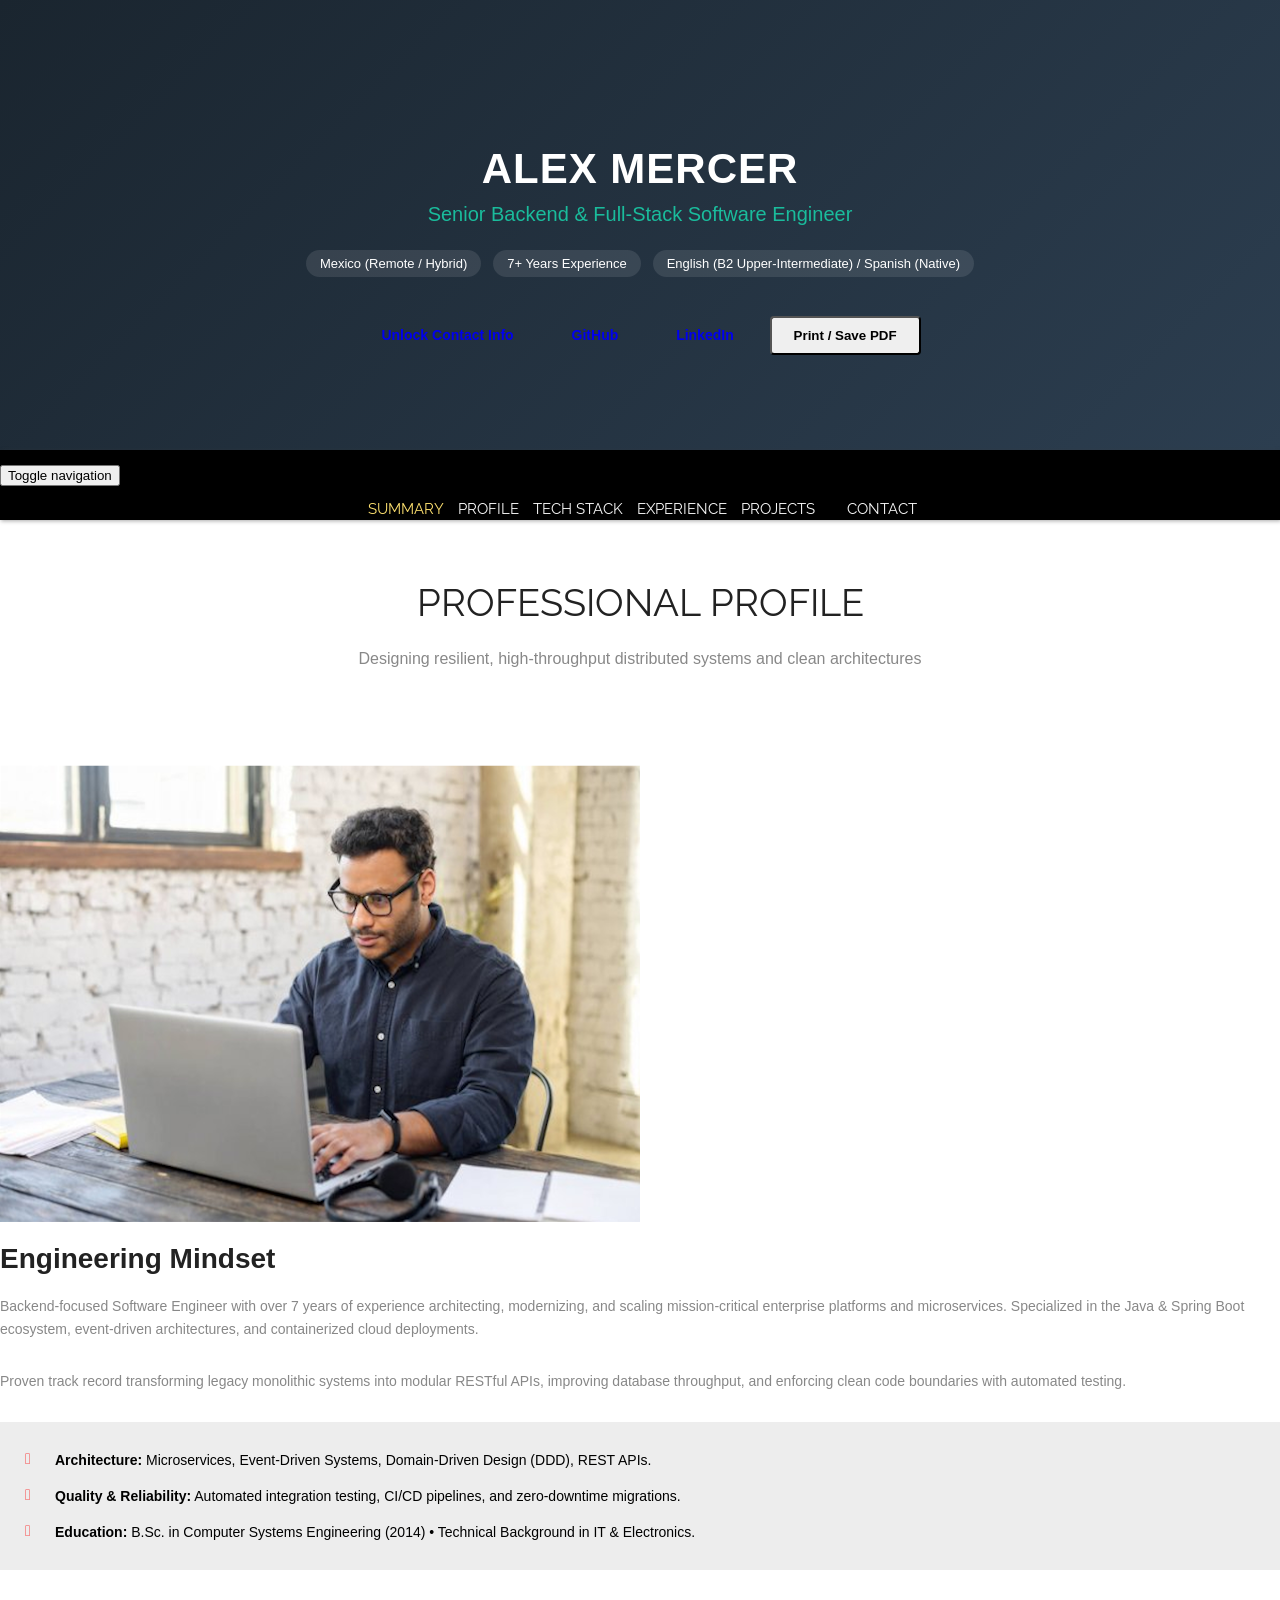
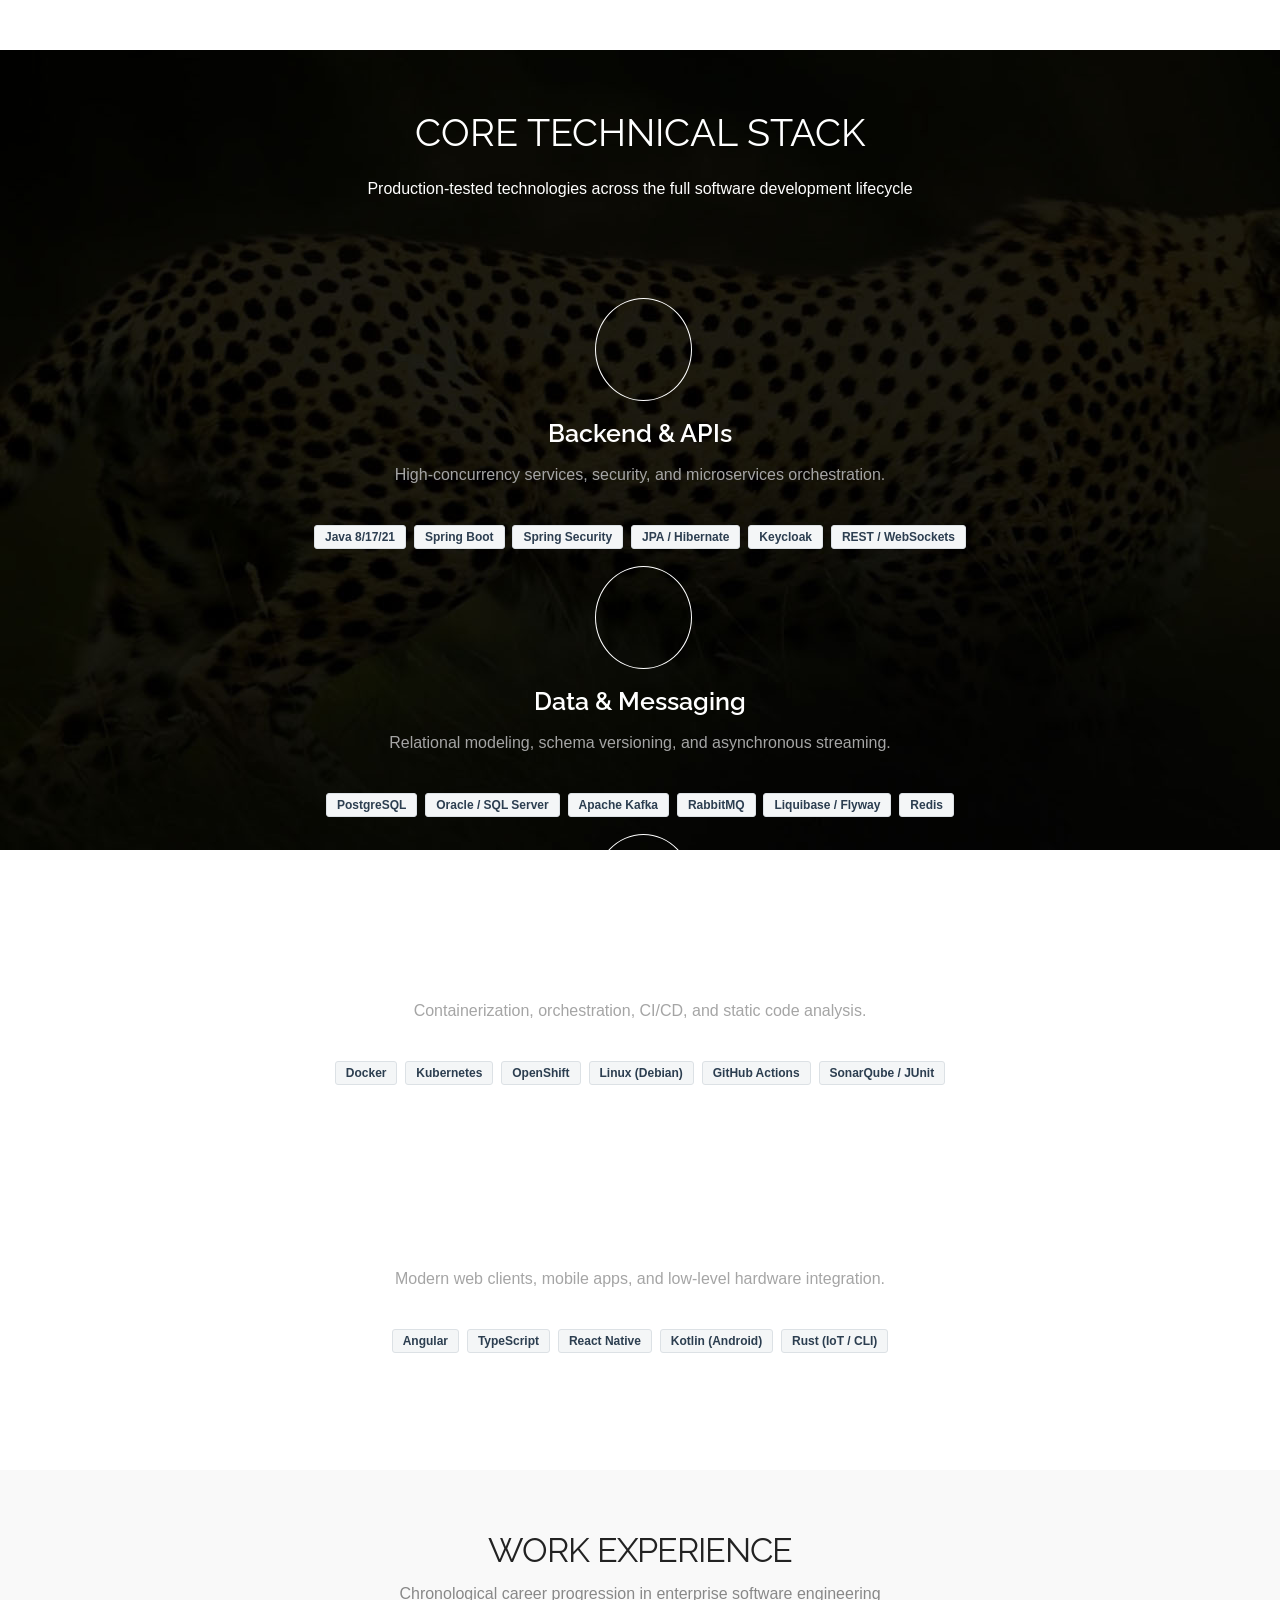
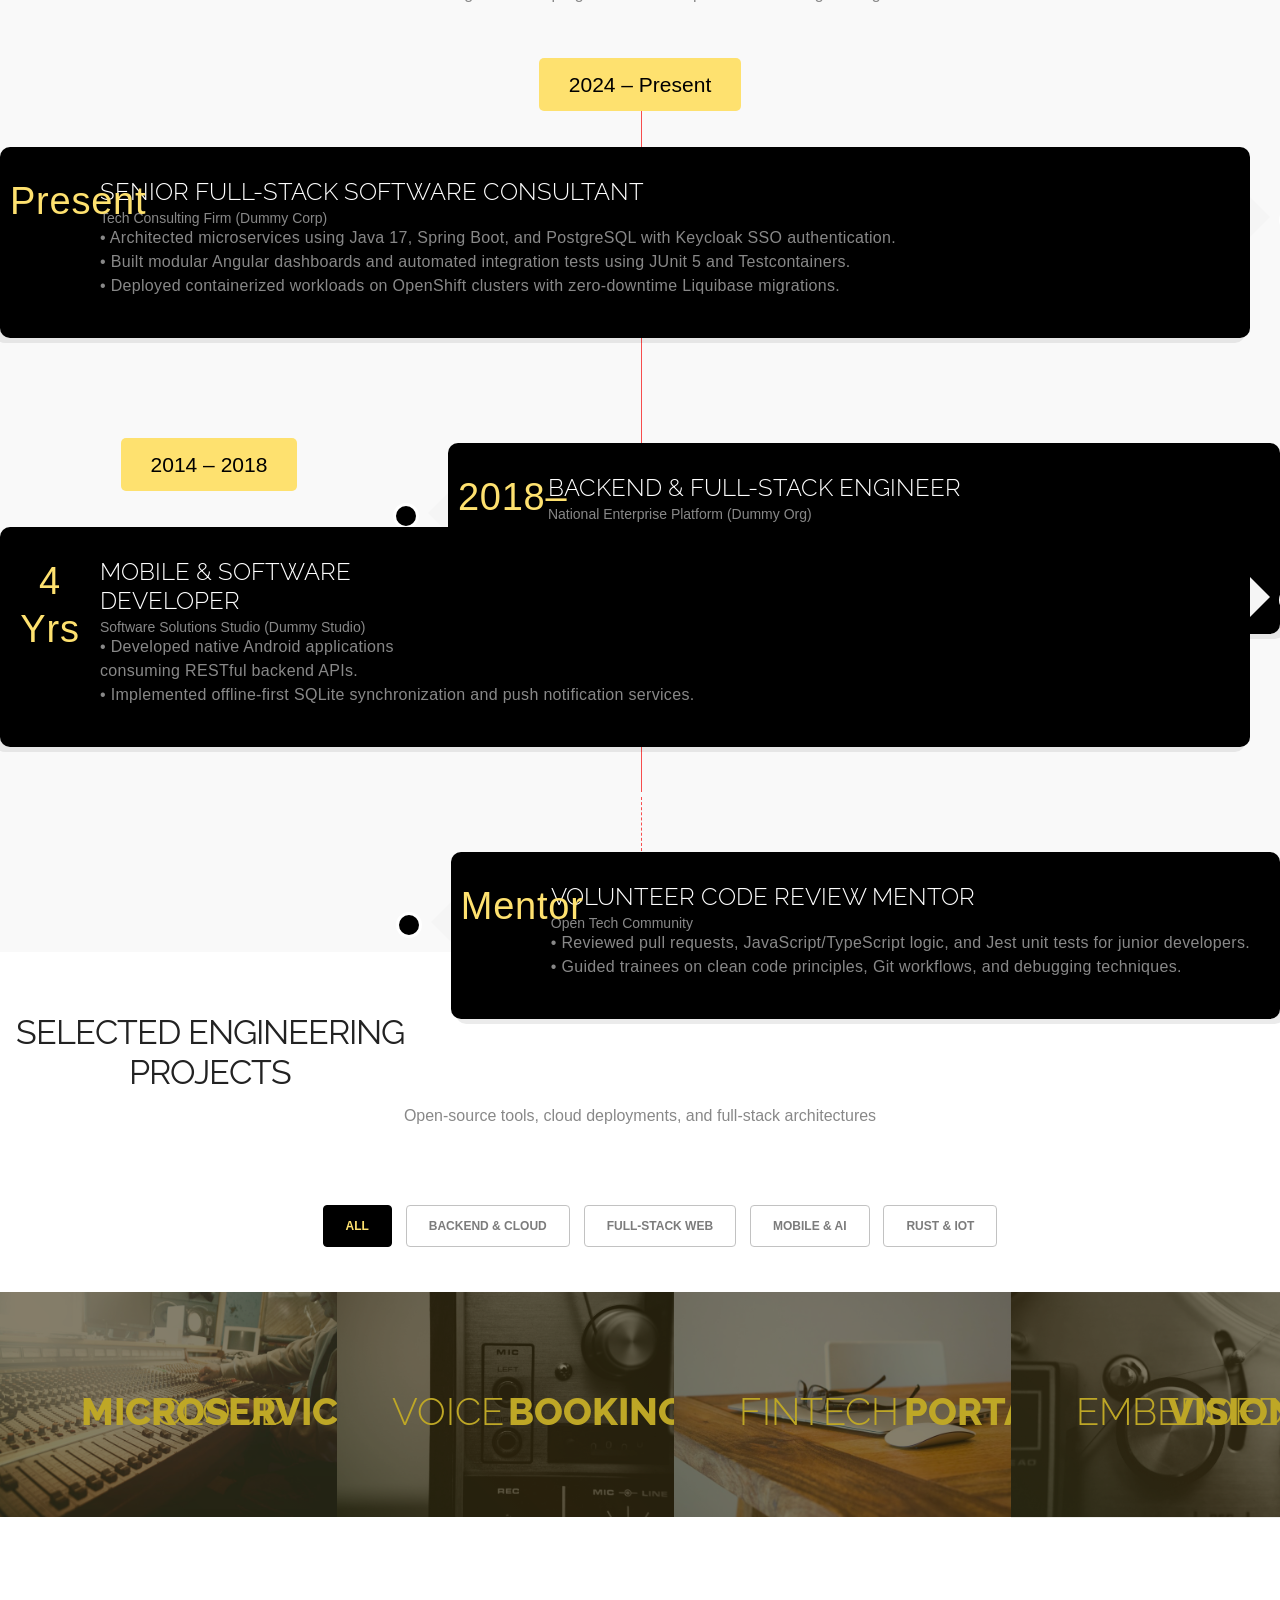
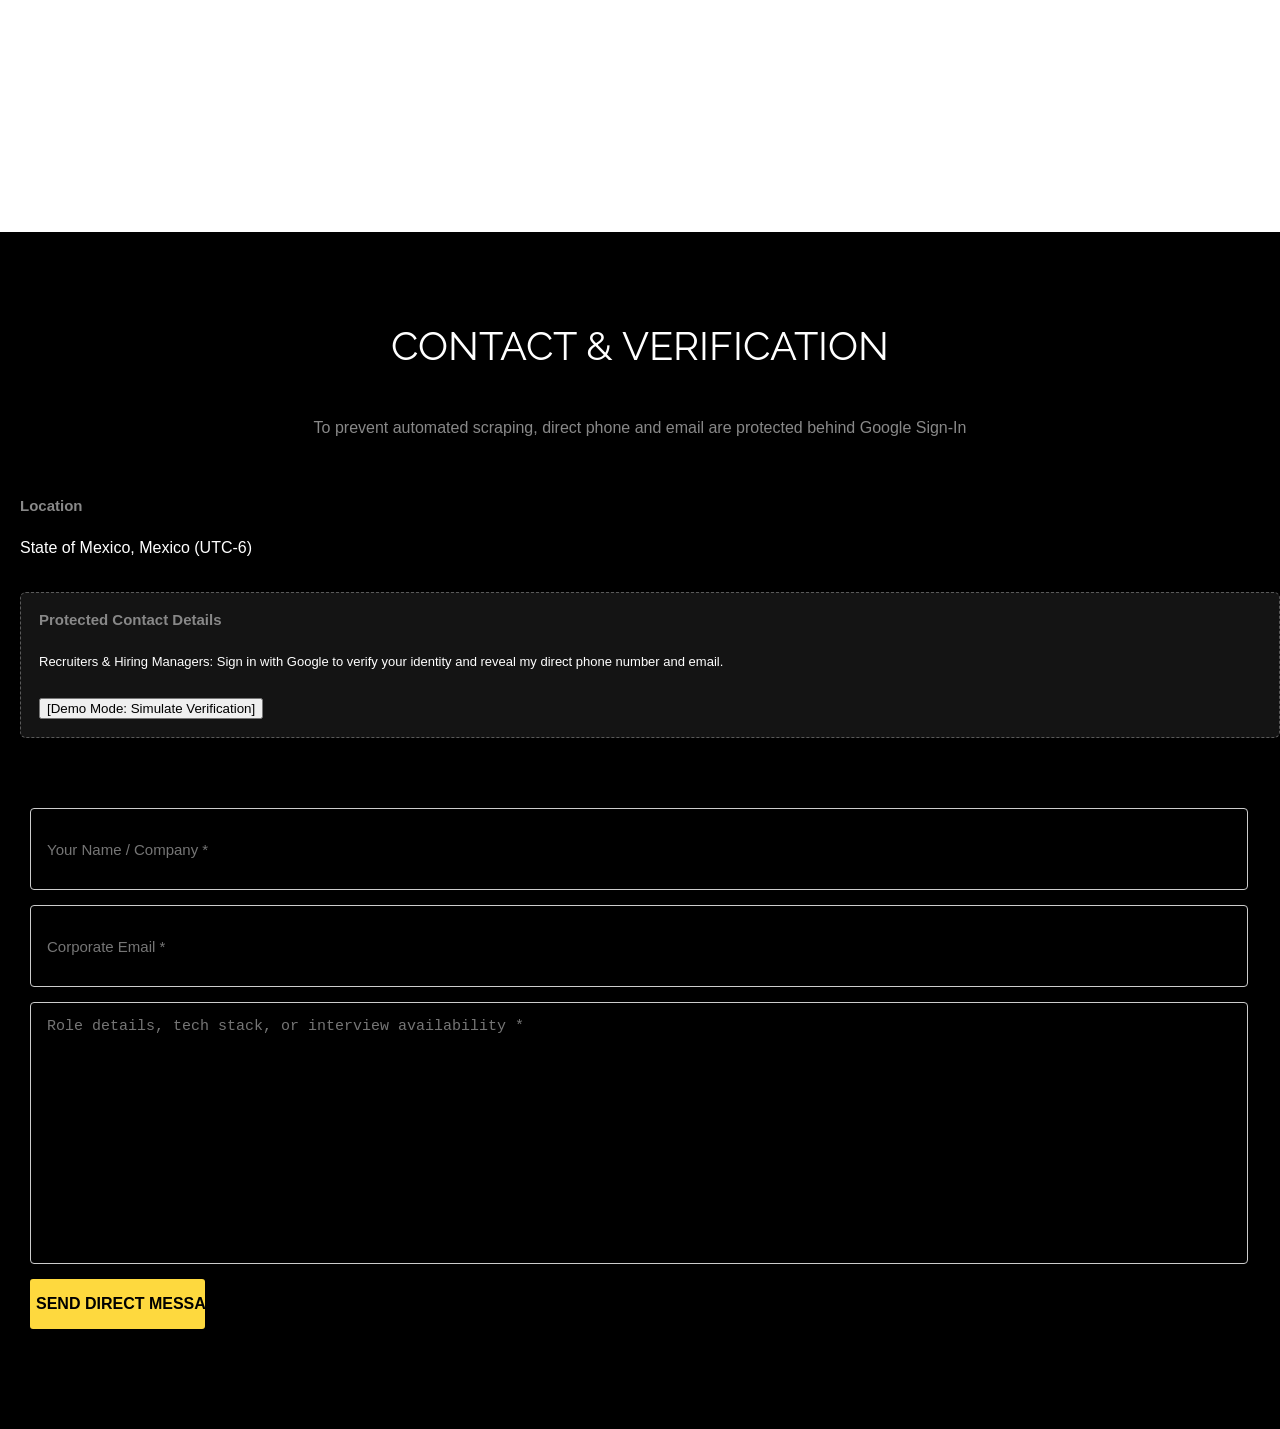
==== commit 78dea132: "Update index.html Updating" ====
--- a/index.html
+++ b/index.html
@@ -1,452 +1,484 @@
 <!doctype html>
-<html>
+<html lang="en">
 <head>
-<meta charset="utf-8">
-<meta name="viewport" content="width=device-width, maximum-scale=1">
-<title>Cut Edge Solutions</title>
-<link rel="icon" href="favicon.png" type="image/png">
-<link href="css/bootstrap.min.css" rel="stylesheet" type="text/css">
-<link rel="stylesheet" href="js/fancybox/jquery.fancybox.css" type="text/css" media="screen" />
-<link href="css/style.css" rel="stylesheet" type="text/css"> 
-<link href="css/font-awesome.css" rel="stylesheet" type="text/css"> 
-<link href="css/animate.css" rel="stylesheet" type="text/css">
- 
-<!--[if lt IE 9]>
-    <script src="js/respond-1.1.0.min.js"></script>
-    <script src="js/html5shiv.js"></script>
-    <script src="js/html5element.js"></script>
-<![endif]-->
- 
+  <meta charset="utf-8">
+  <meta name="viewport" content="width=device-width, initial-scale=1">
+  <title>Alex Mercer | Senior Backend & Full-Stack Engineer</title>
+  <link rel="icon" href="favicon.png" type="image/png">
+  <link href="css/bootstrap.min.css" rel="stylesheet" type="text/css">
+  <link rel="stylesheet" href="js/fancybox/jquery.fancybox.css" type="text/css" media="screen" />
+  <link href="css/style.css" rel="stylesheet" type="text/css"> 
+  <link href="css/font-awesome.css" rel="stylesheet" type="text/css"> 
+  <link href="css/animate.css" rel="stylesheet" type="text/css">
+
+  <!-- Google Identity Services (Para proteger teléfono y correo) -->
+  <script src="https://accounts.google.com/gsi/client" async defer></script>
+
+  <style>
+    /* Estilos adicionales para adaptar la plantilla a CV moderno y modo impresión */
+    .hero-cv {
+      background: linear-gradient(135deg, #1a252f 0%, #2c3e50 100%);
+      color: #ffffff;
+      padding: 110px 0 90px;
+      text-align: center;
+    }
+    .hero-cv h1 {
+      font-size: 42px;
+      font-weight: 700;
+      margin-bottom: 10px;
+      letter-spacing: 1px;
+    }
+    .hero-cv h3 {
+      font-size: 20px;
+      font-weight: 300;
+      color: #1abc9c;
+      margin-bottom: 20px;
+    }
+    .hero-badges span {
+      display: inline-block;
+      background: rgba(255,255,255,0.1);
+      padding: 6px 14px;
+      border-radius: 20px;
+      font-size: 13px;
+      margin: 4px;
+    }
+    .hero-actions {
+      margin-top: 30px;
+    }
+    .hero-actions .btn {
+      margin: 5px;
+      padding: 10px 22px;
+      border-radius: 4px;
+      font-weight: 600;
+    }
+    .skill-tags {
+      list-style: none;
+      padding: 0;
+      margin-top: 15px;
+    }
+    .skill-tags li {
+      display: inline-block;
+      background: #f4f6f7;
+      border: 1px solid #dce1e5;
+      color: #2c3e50;
+      padding: 4px 10px;
+      border-radius: 3px;
+      font-size: 12px;
+      margin: 3px 2px;
+      font-weight: 600;
+    }
+    .privacy-box {
+      background: rgba(255, 255, 255, 0.08);
+      border: 1px dashed rgba(255, 255, 255, 0.3);
+      padding: 18px;
+      border-radius: 6px;
+      margin-bottom: 20px;
+    }
+    .revealed-data {
+      display: none;
+      background: rgba(26, 188, 156, 0.15);
+      border: 1px solid #1abc9c;
+      padding: 15px;
+      border-radius: 6px;
+      margin-top: 10px;
+    }
+    /* Optimización para guardar como PDF con Ctrl+P */
+    @media print {
+      #header_wrapper, .hero-actions, #filters, .form, .social_links, #g_id_onload, .g_id_signin {
+        display: none !important;
+      }
+      .hero-cv {
+        background: #fff !important;
+        color: #000 !important;
+        padding: 20px 0;
+        border-bottom: 2px solid #000;
+      }
+      body { font-size: 12pt; }
+    }
+  </style>
 </head>
 <body>
- <div id="carousel" class="carousel slide carousel-fade" data-ride="carousel">
-    <ol class="carousel-indicators">
-        <li data-target="#carousel" data-slide-to="0" class="active"></li>
-        <li data-target="#carousel" data-slide-to="1"></li>
-        <li data-target="#carousel" data-slide-to="2"></li>
-    </ol>
-    <!-- Carousel items -->
-    <div class="carousel-inner">
-        <div class="active item">
-		<div class="caption zoomIn wow animated"> 		 
-              <h2>BOOSTS <br/><strong>Success of your business</strong></h2>
-              </div>
-			  
-		<img class="" src="img/slide1.jpg" alt=""></div>
-        <div class="item">
-		<div class="caption zoomIn wow animated"> 		 			 
-              <h2>Mobile<br/><strong>Apps solutions</strong></h2>
-              </div>
-			  <img class="" src="img/slide2.jpg" alt=""></div>
-        <div class="item">
-		<div class="caption zoomIn wow animated"> 		 			
-              <h2>Web<br/><strong>Solutions</strong></h2>
-             </div><img class="" src="img/slide3.jpg" alt=""></div>
-    </div>
-    <!-- Carousel nav -->
-    <a class="carousel-control left" href="#carousel" data-slide="prev">&lsaquo;</a>
-    <a class="carousel-control right" href="#carousel" data-slide="next">&rsaquo;</a>
-</div>
-
-<!--Header_section-->
+
+<!-- HERO SECTION (Reemplaza el slider comercial por tu encabezado de CV) -->
+<section id="carousel" class="hero-cv">
+  <div class="container">
+    <h1 class="wow fadeInDown">ALEX MERCER</h1>
+    <h3 class="wow fadeInUp">Senior Backend & Full-Stack Software Engineer</h3>
+    <div class="hero-badges wow fadeIn">
+      <span><i class="fa fa-map-marker"></i> Mexico (Remote / Hybrid)</span>
+      <span><i class="fa fa-briefcase"></i> 7+ Years Experience</span>
+      <span><i class="fa fa-language"></i> English (B2 Upper-Intermediate) / Spanish (Native)</span>
+    </div>
+    <div class="hero-actions wow fadeInUp">
+      <a href="#contact" class="btn btn-success"><i class="fa fa-lock"></i> Unlock Contact Info</a>
+      <a href="https://github.com/username" target="_blank" rel="noopener" class="btn btn-default"><i class="fa fa-github"></i> GitHub</a>
+      <a href="https://linkedin.com/in/username" target="_blank" rel="noopener" class="btn btn-default"><i class="fa fa-linkedin"></i> LinkedIn</a>
+      <button onclick="window.print()" class="btn btn-info"><i class="fa fa-file-pdf-o"></i> Print / Save PDF</button>
+    </div>
+  </div>
+</section>
+
+<!-- Header Navigation -->
 <header id="header_wrapper">
   <div class="container">
     <div class="header_box">
-      <!--<div class="logo"><a href="#">Resume</a></div>-->
-	  <nav class="navbar navbar-inverse" role="navigation">
-      <div class="navbar-header">
-        <button type="button" id="nav-toggle" class="navbar-toggle" data-toggle="collapse" data-target="#main-nav"> <span class="sr-only">Toggle navigation</span> <span class="icon-bar"></span> <span class="icon-bar"></span> <span class="icon-bar"></span> </button>
-        </div>
-	    <div id="main-nav" class="collapse navbar-collapse navStyle">
-			<ul class="nav navbar-nav" id="mainNav">
-			  <li class="active"><a href="#carousel" class="scroll-link">Home</a></li>
-			  <li><a href="#aboutUs" class="scroll-link">About Me</a></li>
-			  <li><a href="#service" class="scroll-link">My Skills</a></li>
-			  <li><a href="#Portfolio" class="scroll-link">Portfolio</a></li> 
-			  <!--<li><a href="#experience" class="scroll-link">Awards</a></li> -->
-			  <li><a href="#contact" class="scroll-link">Contact</a></li>
-			</ul>
+      <nav class="navbar navbar-inverse" role="navigation">
+        <div class="navbar-header">
+          <button type="button" id="nav-toggle" class="navbar-toggle" data-toggle="collapse" data-target="#main-nav">
+            <span class="sr-only">Toggle navigation</span>
+            <span class="icon-bar"></span>
+            <span class="icon-bar"></span>
+            <span class="icon-bar"></span>
+          </button>
+        </div>
+        <div id="main-nav" class="collapse navbar-collapse navStyle">
+          <ul class="nav navbar-nav" id="mainNav">
+            <li class="active"><a href="#carousel" class="scroll-link">Summary</a></li>
+            <li><a href="#aboutUs" class="scroll-link">Profile</a></li>
+            <li><a href="#service" class="scroll-link">Tech Stack</a></li>
+            <li><a href="#experience" class="scroll-link">Experience</a></li>
+            <li><a href="#Portfolio" class="scroll-link">Projects</a></li>
+            <li><a href="#contact" class="scroll-link">Contact</a></li>
+          </ul>
+        </div>
+      </nav>
+    </div>
+  </div>
+</header>
+
+<!-- ABOUT ME / PROFESSIONAL SUMMARY -->
+<section id="aboutUs">
+  <div class="inner_wrapper about-us aboutUs-container fadeInLeft animated wow">
+    <div class="container">
+      <h2>Professional Profile</h2>
+      <h6>Designing resilient, high-throughput distributed systems and clean architectures</h6>
+      <div class="inner_section">
+        <div class="row">
+          <div class="col-md-5">
+            <!-- Puedes reemplazar about1.png por tu foto profesional o un diagrama de arquitectura -->
+            <img class="img-responsive img-rounded" src="img/about1.png" alt="Software Engineer Profile">
+          </div>
+          <div class="col-md-7">
+            <h3>Engineering Mindset</h3>
+            <p>
+              Backend-focused Software Engineer with over 7 years of experience architecting, modernizing, and scaling mission-critical enterprise platforms and microservices. Specialized in the Java & Spring Boot ecosystem, event-driven architectures, and containerized cloud deployments.
+            </p>
+            <p>
+              Proven track record transforming legacy monolithic systems into modular RESTful APIs, improving database throughput, and enforcing clean code boundaries with automated testing.
+            </p>
+            <ul class="about-us-list">
+              <li class="points"><strong>Architecture:</strong> Microservices, Event-Driven Systems, Domain-Driven Design (DDD), REST APIs.</li>
+              <li class="points"><strong>Quality & Reliability:</strong> Automated integration testing, CI/CD pipelines, and zero-downtime migrations.</li>
+              <li class="points"><strong>Education:</strong> B.Sc. in Computer Systems Engineering (2014) • Technical Background in IT & Electronics.</li>
+            </ul>
+          </div>
+        </div>
       </div>
-	 </nav>
-    </div>
-  </div>
-</header>
-<!--Header_section--> 
-
-<section id="aboutUs"><!--Aboutus-->
-<div class="inner_wrapper about-us aboutUs-container fadeInLeft animated wow">
+    </div>
+  </div>
+</section>
+
+<!-- CORE TECHNICAL STACK -->
+<section id="service">
   <div class="container">
-    <h2>About Me</h2>
-	<h6>A person who loves develop technological solutions</h6>
-    <div class="inner_section">
- <div class="row">
-      <div class="col-md-6"> <img class="img-responsive" src="img/about1.png" align=""> </div>
-      <div class="col-md-6">
-        <h3>My Passion</h3>
-        <p>Lorem ipsum dolor sit amet, quo meis voluptaria, erant bonorum albucius et per, ei placerat eu, te eos porro veniam. An everti maiorum detracto mea. Eu eos dicam voluptaria, erant bonorum albucius et per, ei sapientem accommodare est. Saepe dolorum constituam ei vel. Te sit malorum ceteros repudiandae, ne tritani adipisci vis.</p> 
-         
-        <p>Lorem ipsum dolor sit amet, voluptaria, erant bonorum albucius et per, ei meis audire placerat eu, te eos porro veniam. An everti maiorum detracto mea. Lorem ipsum dolor sit amet, consectetur Morbi sagittis, sem quisci ipsum gravida tortor orci ipsum gravida tortor. 
-									</p>
-
-									<ul class="about-us-list">
-										<li class="points">Consectetur Morbi sagittis, sem quisci ipsum gravida tortor</li> 
-                                        <li class="points">Sagittis, sem quis lacinia faucibus, orci ipsum gravida </li>
-										<li class="points">Ipsum dolor sit amet, consectetur Morbi sagittis, sem quisci</li>
-									</ul><!-- /.about-us-list -->
-								 
-      </div>
-    </div>
-	     </div>
-  </div> 
-  </div>
-</section>
-<!--Aboutus--> 
-
-
-<!--Service-->
-<section  id="service">
-  <div class="container">
-    <h2>My Skills</h2>
-	<h6>Lorem ipsum dolor sit amet, consectetur Morbi sagittis, sem quisci ipsum</h6>
+    <h2>Core Technical Stack</h2>
+    <h6>Production-tested technologies across the full software development lifecycle</h6>
     <div class="service_wrapper">
       <div class="row">
         <div class="col-md-3">
-		<div class="service_icon delay-03s animated wow  zoomIn"> <span><i class="fa fa-android"></i></span> </div>
+          <div class="service_icon delay-03s animated wow zoomIn"><span><i class="fa fa-server"></i></span></div>
           <div class="service_block">
-            
-            <h3 class="animated fadeInUp wow">Prototype</h3>
-            <p class="animated fadeInDown wow">Lorem Ipsum is simply dummy text of the printing and typesetting industry. </p>
-          </div>
-        </div>
-        <div class="col-md-3"> 
-		<div class="service_icon icon2  delay-03s animated wow zoomIn"> <span><i class="fa fa-html5"></i></span> </div> 
-		<div class="service_block">
-            <h3 class="animated fadeInUp wow">Design</h3>
-            <p class="animated fadeInDown wow">Lorem Ipsum is simply dummy text of the printing and typesetting industry.  </p>
-          </div>
-        </div>
+            <h3 class="animated fadeInUp wow">Backend & APIs</h3>
+            <p class="animated fadeInDown wow">High-concurrency services, security, and microservices orchestration.</p>
+            <ul class="skill-tags">
+              <li>Java 8/17/21</li>
+              <li>Spring Boot</li>
+              <li>Spring Security</li>
+              <li>JPA / Hibernate</li>
+              <li>Keycloak</li>
+              <li>REST / WebSockets</li>
+            </ul>
+          </div>
+        </div>
+
         <div class="col-md-3">
-		<div class="service_icon icon3  delay-03s animated wow zoomIn"> <span><i class="fa fa-apple"></i></span> </div>
+          <div class="service_icon icon2 delay-03s animated wow zoomIn"><span><i class="fa fa-database"></i></span></div>
           <div class="service_block">
-            
-            <h3 class="animated fadeInUp wow">Mobile</h3>
-            <p class="animated fadeInDown wow">Lorem Ipsum is simply dummy text of the printing and typesetting industry.  </p>
-          </div>
-        </div>
-		  <div class="col-md-3">
-		<div class="service_icon icon3  delay-03s animated wow zoomIn"> <span><i class="fa fa-twitter"></i></span> </div>
+            <h3 class="animated fadeInUp wow">Data & Messaging</h3>
+            <p class="animated fadeInDown wow">Relational modeling, schema versioning, and asynchronous streaming.</p>
+            <ul class="skill-tags">
+              <li>PostgreSQL</li>
+              <li>Oracle / SQL Server</li>
+              <li>Apache Kafka</li>
+              <li>RabbitMQ</li>
+              <li>Liquibase / Flyway</li>
+              <li>Redis</li>
+            </ul>
+          </div>
+        </div>
+
+        <div class="col-md-3">
+          <div class="service_icon icon3 delay-03s animated wow zoomIn"><span><i class="fa fa-cloud"></i></span></div>
           <div class="service_block">
-            
-            <h3 class="animated fadeInUp wow">Web</h3>
-            <p class="animated fadeInDown wow">Lorem Ipsum is simply dummy text of the printing and typesetting industry.  </p>
-          </div>
-        </div>
-      </div> 
-	 
+            <h3 class="animated fadeInUp wow">Cloud & DevOps</h3>
+            <p class="animated fadeInDown wow">Containerization, orchestration, CI/CD, and static code analysis.</p>
+            <ul class="skill-tags">
+              <li>Docker</li>
+              <li>Kubernetes</li>
+              <li>OpenShift</li>
+              <li>Linux (Debian)</li>
+              <li>GitHub Actions</li>
+              <li>SonarQube / JUnit</li>
+            </ul>
+          </div>
+        </div>
+
+        <div class="col-md-3">
+          <div class="service_icon icon3 delay-03s animated wow zoomIn"><span><i class="fa fa-code"></i></span></div>
+          <div class="service_block">
+            <h3 class="animated fadeInUp wow">Frontend & Embedded</h3>
+            <p class="animated fadeInDown wow">Modern web clients, mobile apps, and low-level hardware integration.</p>
+            <ul class="skill-tags">
+              <li>Angular</li>
+              <li>TypeScript</li>
+              <li>React Native</li>
+              <li>Kotlin (Android)</li>
+              <li>Rust (IoT / CLI)</li>
+            </ul>
+          </div>
+        </div>
+      </div>
     </div>
   </div>
 </section>
-<!--Service-->  
-
-<!-- Portfolio -->
-<section id="Portfolio" class="content"> 
-  
-  <!-- Container -->
-  <div class="container portfolio_title"> 
-    
-    <!-- Title -->
+
+<!-- WORK EXPERIENCE TIMELINE (Reactivada y adaptada a CV) -->
+<section id="experience" style="padding: 60px 0; background-color: #f9f9f9;">
+  <div class="container">
     <div class="section-title">
-      <h2>Portfolio</h2>
-	<h6>Lorem ipsum dolor sit amet, consectetur Morbi sagittis, sem quisci ipsum</h6>
-	  
-    </div>
-    <!--/Title --> 
-    
-  </div>
-  <!-- Container -->
-  
-  <div class="portfolio-top"></div>
-  
-  <!-- Portfolio Filters -->
-  <div class="portfolio"> 
-    
+      <h2>Work Experience</h2>
+      <h6>Chronological career progression in enterprise software engineering</h6>
+    </div>
+
+    <div class="timeline">
+      <div class="date-title"><span>2024 – Present</span></div>
+      <div class="row">
+        <div class="col-sm-6 news-item">
+          <div class="news-content">
+            <div class="date"><p>Present</p></div>
+            <h2 class="news-title">Senior Full-Stack Software Consultant</h2>
+            <span>Tech Consulting Firm (Dummy Corp)</span>
+            <p>
+              • Architected microservices using Java 17, Spring Boot, and PostgreSQL with Keycloak SSO authentication.<br>
+              • Built modular Angular dashboards and automated integration tests using JUnit 5 and Testcontainers.<br>
+              • Deployed containerized workloads on OpenShift clusters with zero-downtime Liquibase migrations.
+            </p>
+          </div>
+        </div>
+
+        <div class="col-sm-6 news-item right">
+          <div class="news-content">
+            <div class="date"><p>2018–2024</p></div>
+            <h2 class="news-title">Backend & Full-Stack Engineer</h2>
+            <span>National Enterprise Platform (Dummy Org)</span>
+            <p>
+              • Led the modernization of legacy monolithic systems into scalable Spring Boot REST services.<br>
+              • Designed high-availability database schemas and asynchronous messaging pipelines.<br>
+              • Reduced API latency by 40% through query optimization and connection pool tuning.
+            </p>
+          </div>
+        </div>
+      </div>
+
+      <div class="date-title"><span>2014 – 2018</span></div>
+      <div class="row">
+        <div class="col-sm-6 news-item">
+          <div class="news-content">
+            <div class="date"><p>4 Yrs</p></div>
+            <h2 class="news-title">Mobile & Software Developer</h2>
+            <span>Software Solutions Studio (Dummy Studio)</span>
+            <p>
+              • Developed native Android applications consuming RESTful backend APIs.<br>
+              • Implemented offline-first SQLite synchronization and push notification services.
+            </p>
+          </div>
+        </div>
+
+        <div class="col-sm-6 news-item right">
+          <div class="news-content">
+            <div class="date"><p>Mentor</p></div>
+            <h2 class="news-title">Volunteer Code Review Mentor</h2>
+            <span>Open Tech Community</span>
+            <p>
+              • Reviewed pull requests, JavaScript/TypeScript logic, and Jest unit tests for junior developers.<br>
+              • Guided trainees on clean code principles, Git workflows, and debugging techniques.
+            </p>
+          </div>
+        </div>
+      </div>
+    </div>
+  </div>
+</section>
+
+<!-- SELECTED PROJECTS / PORTFOLIO -->
+<section id="Portfolio" class="content">
+  <div class="container portfolio_title">
+    <div class="section-title">
+      <h2>Selected Engineering Projects</h2>
+      <h6>Open-source tools, cloud deployments, and full-stack architectures</h6>
+    </div>
+  </div>
+
+  <div class="portfolio">
     <div id="filters" class="sixteen columns">
       <ul class="clearfix">
-        <li><a id="all" href="#" data-filter="*" class="active">
-          <h5>All</h5>
-          </a></li>
-        <li><a class="" href="#" data-filter=".nature">
-          <h5>Commerce</h5>
-          </a></li>
-        <li><a class="" href="#" data-filter=".wildlife">
-          <h5>Appointments</h5>
-          </a></li>
-        <li><a class="" href="#" data-filter=".citylife">
-          <h5>Transport</h5>
-          </a></li>
-        <li><a class="" href="#" data-filter=".animals">
-          <h5>Iot</h5>
-          </a></li> 
+        <li><a id="all" href="#" data-filter="*" class="active"><h5>All</h5></a></li>
+        <li><a href="#" data-filter=".backend"><h5>Backend & Cloud</h5></a></li>
+        <li><a href="#" data-filter=".fullstack"><h5>Full-Stack Web</h5></a></li>
+        <li><a href="#" data-filter=".mobile"><h5>Mobile & AI</h5></a></li>
+        <li><a href="#" data-filter=".iot"><h5>Rust & IoT</h5></a></li>
       </ul>
     </div>
-    <!--/Portfolio Filters --> 
-    
-    <!-- Portfolio Wrapper -->
-    <div class="isotope fadeInLeft animated wow grid" style="position: relative; overflow: hidden; height: 480px;" id="portfolio_wrapper">  
-      <!-- Portfolio Item -->
-      <figure style="position: absolute; left: 0px; top: 0px; transform: translate3d(0px, 0px, 0px) scale3d(1, 1, 1); width: 337px; opacity: 1;" class="portfolio-item one-four   animals isotope-item effect-oscar">
-	   
-        <div class="portfolio_img"> 
-		<img src="img/portfolio_pic1.jpg"  alt="Portfolio 1"> </div> 
-			<figcaption>		
-				<div>
-				  <a href="img/portfolio_pic1.jpg" class="fancybox"> 
-					<h2>Warm <span>Oscar</span></h2>
-							<p>Oscar is a decent man. He used to clean porches with pleasure.</p>
-				  </a>
-				</div>
-			</figcaption>
-        </figure>
-      <!--/Portfolio Item --> 
+
+    <div class="isotope fadeInLeft animated wow grid" style="position: relative; overflow: hidden; height: 480px;" id="portfolio_wrapper">
       
-      <!-- Portfolio Item-->
-      <figure style="position: absolute; left: 0px; top: 0px; transform: translate3d(337px, 0px, 0px) scale3d(1, 1, 1); width: 337px; opacity: 1;" class="portfolio-item one-four  wildlife isotope-item effect-oscar">
-        <div class="portfolio_img"> <img src="img/portfolio_pic2.jpg" alt="Portfolio 1"> </div>
-        	<figcaption>		
-				<div>
-				  <a href="img/portfolio_pic2.jpg" class="fancybox"> 
-					<h2>Warm <span>Oscar</span></h2>
-							<p>Oscar is a decent man. He used to clean porches with pleasure.</p>
-				  </a>
-				</div>
-			</figcaption>
-        </figure>
-      <!--/Portfolio Item --> 
-      
-      <!-- Portfolio Item -->
-      <figure style="position: absolute; left: 0px; top: 0px; transform: translate3d(674px, 0px, 0px) scale3d(1, 1, 1); width: 337px; opacity: 1;" class="portfolio-item one-four  wildlife  isotope-item effect-oscar">
-        <div class="portfolio_img"> <img src="img/portfolio_pic3.jpg" alt="Portfolio 1"> </div>
-       <figcaption>		
-				<div>
-				  <a href="img/portfolio_pic3.jpg" class="fancybox"> 
-					<h2>Warm <span>Oscar</span></h2>
-							<p>Oscar is a decent man. He used to clean porches with pleasure.</p>
-				  </a>
-				</div>
-			</figcaption>
-        </figure>
-      <!--/Portfolio Item--> 
-      
-      <!-- Portfolio Item-->
-      <figure style="position: absolute; left: 0px; top: 0px; transform: translate3d(1011px, 0px, 0px) scale3d(1, 1, 1); width: 337px; opacity: 1;" class="portfolio-item one-four  citylife  nature web isotope-item effect-oscar">
-        <div class="portfolio_img"> <img src="img/portfolio_pic4.jpg" alt="Portfolio 1"> </div>
-         <figcaption>		
-				<div>
-				  <a href="img/portfolio_pic4.jpg" class="fancybox"> 
-					<h2>Warm <span>Oscar</span></h2>
-							<p>Oscar is a decent man. He used to clean porches with pleasure.</p>
-				  </a>
-				</div>
-			</figcaption>
+      <!-- Project 1 -->
+      <figure style="position: absolute; left: 0px; top: 0px; width: 337px;" class="portfolio-item one-four backend isotope-item effect-oscar">
+        <div class="portfolio_img"><img src="img/portfolio_pic1.jpg" alt="OpenShift Microservice"></div>
+        <figcaption>
+          <div>
+            <a href="https://github.com/username/project-1" target="_blank" rel="noopener">
+              <h2>Cloud <span>Microservice</span></h2>
+              <p>Spring Boot 3 + OpenJDK 21 REST API deployed on Red Hat OpenShift.</p>
+            </a>
+          </div>
+        </figcaption>
       </figure>
-      <!-- Portfolio Item --> 
-      
-      <!-- Portfolio Item -->
-      <figure style="position: absolute; left: 0px; top: 0px; transform: translate3d(0px, 240px, 0px) scale3d(1, 1, 1); width: 337px; opacity: 1;" class="portfolio-item one-four  wildlife isotope-item effect-oscar">
-        <div class="portfolio_img"> <img src="img/portfolio_pic5.jpg" alt="Portfolio 1"> </div>
-       <figcaption>		
-				<div>
-				  <a href="img/portfolio_pic5.jpg" class="fancybox"> 
-					<h2>Warm <span>Oscar</span></h2>
-							<p>Oscar is a decent man. He used to clean porches with pleasure.</p>
-				  </a>
-				</div>
-			</figcaption>
+
+      <!-- Project 2 -->
+      <figure style="position: absolute; left: 337px; top: 0px; width: 337px;" class="portfolio-item one-four mobile isotope-item effect-oscar">
+        <div class="portfolio_img"><img src="img/portfolio_pic2.jpg" alt="Realtime Voice Assistant"></div>
+        <figcaption>
+          <div>
+            <a href="https://github.com/username/project-2" target="_blank" rel="noopener">
+              <h2>Voice <span>Booking AI</span></h2>
+              <p>Android Kotlin client + Rust Tokio WebSocket relay + Realtime API.</p>
+            </a>
+          </div>
+        </figcaption>
       </figure>
-      <!--/Portfolio Item --> 
-      
-      <!-- Portfolio Item -->
-      <figure style="position: absolute; left: 0px; top: 0px; transform: translate3d(337px, 240px, 0px) scale3d(1, 1, 1); width: 337px; opacity: 1;" class="portfolio-item one-four  web isotope-item effect-oscar">
-        <div class="portfolio_img"> <img src="img/portfolio_pic6.jpg" alt="Portfolio 1"> </div>
-       <figcaption>		
-				<div>
-				  <a href="img/portfolio_pic6.jpg" class="fancybox"> 
-					<h2>Warm <span>Oscar</span></h2>
-							<p>Oscar is a decent man. He used to clean porches with pleasure.</p>
-				  </a>
-				</div>
-			</figcaption>
+
+      <!-- Project 3 -->
+      <figure style="position: absolute; left: 674px; top: 0px; width: 337px;" class="portfolio-item one-four fullstack isotope-item effect-oscar">
+        <div class="portfolio_img"><img src="img/portfolio_pic3.jpg" alt="Payment Web App"></div>
+        <figcaption>
+          <div>
+            <a href="https://github.com/username/project-3" target="_blank" rel="noopener">
+              <h2>Fintech <span>Portal</span></h2>
+              <p>React + Vite + Tailwind payment tracking platform with CI/CD.</p>
+            </a>
+          </div>
+        </figcaption>
       </figure>
-      <!--/Portfolio Item --> 
-      
-      <!-- Portfolio Item  -->
-      <figure style="position: absolute; left: 0px; top: 0px; transform: translate3d(674px, 240px, 0px) scale3d(1, 1, 1); width: 337px; opacity: 1;" class="portfolio-item one-four  wildlife web isotope-item effect-oscar">
-        <div class="portfolio_img"> <img src="img/portfolio_pic7.jpg" alt="Portfolio 1"> </div>       
-       <figcaption>		
-				<div>
-				  <a href="img/portfolio_pic7.jpg" class="fancybox"> 
-					<h2>Warm <span>Oscar</span></h2>
-							<p>Oscar is a decent man. He used to clean porches with pleasure.</p>
-				  </a>
-				</div>
-			</figcaption>
-       </figure>
-      <!--/Portfolio Item --> 
-      
-      <!-- Portfolio Item -->
-      <figure style="position: absolute; left: 0px; top: 0px; transform: translate3d(1011px, 240px, 0px) scale3d(1, 1, 1); width: 337px; opacity: 1;" class="portfolio-item one-four   citylife isotope-item effect-oscar">
-        <div class="portfolio_img"> <img src="img/portfolio_pic8.jpg" alt="Portfolio 1"> </div>       
-      <figcaption>		
-				<div>
-				  <a href="img/portfolio_pic8.jpg" class="fancybox"> 
-					<h2>Warm <span>Oscar</span></h2>
-							<p>Oscar is a decent man. He used to clean porches with pleasure.</p>
-				  </a>
-				</div>
-			</figcaption>
-        </figure>
-      <!--/Portfolio Item --> 
-      
-    </div>
-    <!--/Portfolio Wrapper --> 
-    
-  </div>
-  <!--/Portfolio Filters -->
-  
-  <div class="portfolio_btm"></div>
-  
-  
-  <div id="project_container">
-    <div class="clear"></div>
-    <div id="project_data"></div>
-  </div>
- 
-  
+
+      <!-- Project 4 -->
+      <figure style="position: absolute; left: 1011px; top: 0px; width: 337px;" class="portfolio-item one-four iot isotope-item effect-oscar">
+        <div class="portfolio_img"><img src="img/portfolio_pic4.jpg" alt="ESP32 Rust Vision"></div>
+        <figcaption>
+          <div>
+            <a href="https://github.com/username/project-4" target="_blank" rel="noopener">
+              <h2>Embedded <span>Rust Vision</span></h2>
+              <p>ESP32-CAM Rust firmware streamed to an Angular inspection dashboard.</p>
+            </a>
+          </div>
+        </figcaption>
+      </figure>
+
+    </div>
+  </div>
 </section>
-<!--/Portfolio --> 
-<!--
-<section id="experience">
-<div class="container">
-    <section id="news" class="white-bg padding-top-bottom">
-	 <div class="section-title">
-      <h2>Awards</h2>
-	<h6>Lorem ipsum dolor sit amet, consectetur Morbi sagittis, sem quisci ipsum</h6>
-	  
-    </div>
-    	<div class="container">
-			<div class="timeline">
-				<div class="date-title">
-					<span>2015</span>
-				</div>
-				<div class="row">
-					<div class="col-sm-6 news-item">
-						<div class="news-content">
-							<div class="date">
-								<p>Oct</p> 
-							</div>
-							<h2 class="news-title">Best Photographer</h2> 
-							<span>Animal Care Group</span>
-							<p>October 2013 – November 2013 (2 months)Menlo Park, CA, United States of America or one who avoids a pain that produces no resultant pleasure…</p>
-							<a class="read-more" href="#">Read More</a>
-						</div>
-					</div>
-					
-					<div class="col-sm-6 news-item right">
-						<div class="news-content">
-							<div class="date">
-								<p>Aug</p> 
-							</div>
-							<h2 class="news-title">1st Winner</h2> 
-							<span>National Awareness</span>
-							<p>October 2013 – November 2013 (2 months)Menlo Park, CA, United States of America or one who avoids a pain that produces no resultant pleasure…</p>
-							<a class="read-more" href="#">Read More</a>
-						</div>
-					</div>
-				</div>
-				 
-				
-				<div class="date-title">
-					<span>2013</span>
-				</div>
-				<div class="row">	
-					<div class="col-sm-6 news-item">
-						<div class="news-content">
-							<div class="date">
-								<p>Aug</p> 
-							</div>
-							<h2 class="news-title">Winner</h2> 
-							<span>Digital World</span>
-							<p>October 2013 – November 2013 (2 months)Menlo Park, CA, United States of America or one who avoids a pain that.</p>
-							<a class="read-more" href="#">Read More</a>
-						</div>
-					</div>
-					
-					<div class="col-sm-6 news-item right">
-						<div class="news-content">
-							<div class="date">
-								<p>Jan</p> 
-							</div>
-							<h2 class="news-title">Best Pic</h2> 
-							<span>Save World Org</span>
-							<p>October 2013 – November 2013 (2 months)Menlo Park, CA, United States of America or one who avoids a pain that produces.</p>
-							<a class="read-more" href="#">Read More</a>
-						</div>
-					</div>
-				</div>
-			</div>
-		</div>
-	</section>
-</div>				                                                      
-</section> -->
-<!--Footer-->
+
+<!-- CONTACT & PRIVACY GATE SECTION -->
 <footer class="footer_wrapper" id="contact">
   <div class="container">
-    <section class="page_section contact" id="contact">
+    <section class="page_section contact">
       <div class="contact_section">
-        <h2>Contact Us</h2>
-	<h6>Lorem ipsum dolor sit amet, consectetur Morbi sagittis, sem quisci ipsum</h6>
-     
+        <h2>Contact & Verification</h2>
+        <h6>To prevent automated scraping, direct phone and email are protected behind Google Sign-In</h6>
       </div>
+
       <div class="row">
-        <div class="col-lg-4 wow fadeInLeft">	
-		 <div class="contact_info">
-                            <div class="detail">
-                                <h4>UNIQUE Infoway</h4>
-                                <p>104, Some street, NewYork, USA</p>
-                            </div>
-                            <div class="detail">
-                                <h4>call us</h4>
-                                <p>+1 234 567890</p>
-                            </div>
-                            <div class="detail">
-                                <h4>Email us</h4>
-                                <p>support@sitename.com</p>
-                            </div> 
-                        </div>
-       		  
-			  
-          
+        <div class="col-lg-5 wow fadeInLeft">
+          <div class="contact_info">
+            <div class="detail">
+              <h4>Location</h4>
+              <p>State of Mexico, Mexico (UTC-6)</p>
+            </div>
+
+            <!-- BLOQUE DE PRIVACIDAD CON GOOGLE SIGN-IN -->
+            <div class="privacy-box" id="privacy-gate">
+              <h4 style="margin-top:0;"><i class="fa fa-shield"></i> Protected Contact Details</h4>
+              <p style="font-size: 13px; margin-bottom: 12px;">
+                Recruiters & Hiring Managers: Sign in with Google to verify your identity and reveal my direct phone number and email.
+              </p>
+
+              <!-- Reemplaza YOUR_GOOGLE_CLIENT_ID con tu Client ID real de Google Cloud Console -->
+              <div id="g_id_onload"
+                   data-client_id="YOUR_GOOGLE_CLIENT_ID.apps.googleusercontent.com"
+                   data-context="signin"
+                   data-ux_mode="popup"
+                   data-callback="handleCredentialResponse"
+                   data-auto_prompt="false">
+              </div>
+              <div class="g_id_signin"
+                   data-type="standard"
+                   data-shape="rectangular"
+                   data-theme="outline"
+                   data-text="signin_with"
+                   data-size="large"
+                   data-logo_alignment="left">
+              </div>
+
+              <!-- Botón de simulación para probar en local sin Client ID todavía -->
+              <button type="button" onclick="simulateUnlock()" class="btn btn-xs btn-default" style="margin-top:10px;">
+                [Demo Mode: Simulate Verification]
+              </button>
+            </div>
+
+            <!-- DATOS REVELADOS TRAS AUTENTICACIÓN -->
+            <div class="revealed-data" id="protected-contact-info">
+              <p style="color:#1abc9c; font-weight:bold; margin-bottom:8px;">
+                <i class="fa fa-check-circle"></i> Verified: <span id="visitor-email">Recruiter</span>
+              </p>
+              <div class="detail" style="margin-bottom:8px;">
+                <h4>Direct Phone / WhatsApp</h4>
+                <p id="real-phone">+52 (55) 0000-0000 (Dummy)</p>
+              </div>
+              <div class="detail" style="margin-bottom:0;">
+                <h4>Direct Email</h4>
+                <p id="real-email">alex.mercer.dev@example.com</p>
+              </div>
+            </div>
+          </div>
+
           <ul class="social_links">
-            <li class="twitter animated bounceIn wow delay-02s"><a href="javascript:void(0)"><i class="fa fa-twitter"></i></a></li>
-            <li class="facebook animated bounceIn wow delay-03s"><a href="javascript:void(0)"><i class="fa fa-facebook"></i></a></li>
-            <li class="pinterest animated bounceIn wow delay-04s"><a href="javascript:void(0)"><i class="fa fa-pinterest"></i></a></li>
-            <li class="gplus animated bounceIn wow delay-05s"><a href="javascript:void(0)"><i class="fa fa-google-plus"></i></a></li> 
+            <li class="twitter animated bounceIn wow delay-02s"><a href="https://github.com/username" target="_blank" rel="noopener"><i class="fa fa-github"></i></a></li>
+            <li class="facebook animated bounceIn wow delay-03s"><a href="https://linkedin.com/in/username" target="_blank" rel="noopener"><i class="fa fa-linkedin"></i></a></li>
           </ul>
         </div>
-        <div class="col-lg-8 wow fadeInLeft delay-06s">
-          <div class="form">
-            <input class="input-text" type="text" name="" value="Your Name *" onFocus="if(this.value==this.defaultValue)this.value='';" onBlur="if(this.value=='')this.value=this.defaultValue;">
-            <input class="input-text" type="text" name="" value="Your E-mail *" onFocus="if(this.value==this.defaultValue)this.value='';" onBlur="if(this.value=='')this.value=this.defaultValue;">
-            <textarea class="input-text text-area" cols="0" rows="0" onFocus="if(this.value==this.defaultValue)this.value='';" onBlur="if(this.value=='')this.value=this.defaultValue;">Your Message *</textarea>
-            <input class="input-btn" type="submit" value="send message">
-          </div>
+
+        <!-- FORMULARIO DIRECTO (Alternativa sin login para reclutadores) -->
+        <div class="col-lg-7 wow fadeInLeft delay-06s">
+          <form class="form" action="https://formspree.io/f/YOUR_FORM_ID" method="POST">
+            <input class="input-text" type="text" name="name" placeholder="Your Name / Company *" required>
+            <input class="input-text" type="email" name="email" placeholder="Corporate Email *" required>
+            <textarea class="input-text text-area" name="message" rows="4" placeholder="Role details, tech stack, or interview availability *" required></textarea>
+            <input class="input-btn" type="submit" value="Send Direct Message">
+          </form>
         </div>
       </div>
     </section>
-  </div><!--
-  <div class="container">
-    <div class="footer_bottom"><span>Copyright © reserved,    Template by <a href="http://webthemez.com">WebThemez.com</a>. </span> </div>
-  </div>-->
+  </div>
 </footer>
 
 <script type="text/javascript" src="js/jquery-1.11.0.min.js"></script>
@@ -459,5 +491,42 @@
 <script type="text/javascript" src="js/wow.js"></script> 
 <script type="text/javascript" src="js/custom.js"></script>
 
+<!-- LÓGICA DE VERIFICACIÓN DE PRIVACIDAD -->
+<script>
+  // Función que se ejecuta cuando Google devuelve el JWT tras iniciar sesión
+  async function handleCredentialResponse(response) {
+    try {
+      // Decodificar payload básico del JWT para saludar al reclutador
+      const payload = JSON.parse(atob(response.credential.split('.')[1]));
+      document.getElementById('visitor-email').textContent = payload.email;
+
+      /* 
+       * PRODUCCIÓN: Aquí envías `response.credential` a tu Cloudflare Worker:
+       * const res = await fetch('https://cv-vault.tu-usuario.workers.dev', {
+       *   method: 'POST',
+       *   headers: { 'Content-Type': 'application/json' },
+       *   body: JSON.stringify({ token: response.credential })
+       * });
+       * const data = await res.json();
+       * document.getElementById('real-phone').textContent = data.phone;
+       * document.getElementById('real-email').textContent = data.email;
+       */
+
+      // Por ahora mostramos los datos dummy al autenticar
+      document.getElementById('privacy-gate').style.display = 'none';
+      document.getElementById('protected-contact-info').style.display = 'block';
+    } catch (err) {
+      console.error('Verification error:', err);
+    }
+  }
+
+  // Función temporal para que pruebes el efecto visual antes de configurar Google Cloud
+  function simulateUnlock() {
+    document.getElementById('visitor-email').textContent = 'recruiter@company.com (Demo)';
+    document.getElementById('privacy-gate').style.display = 'none';
+    document.getElementById('protected-contact-info').style.display = 'block';
+  }
+</script>
+
 </body>
-</html>+</html>
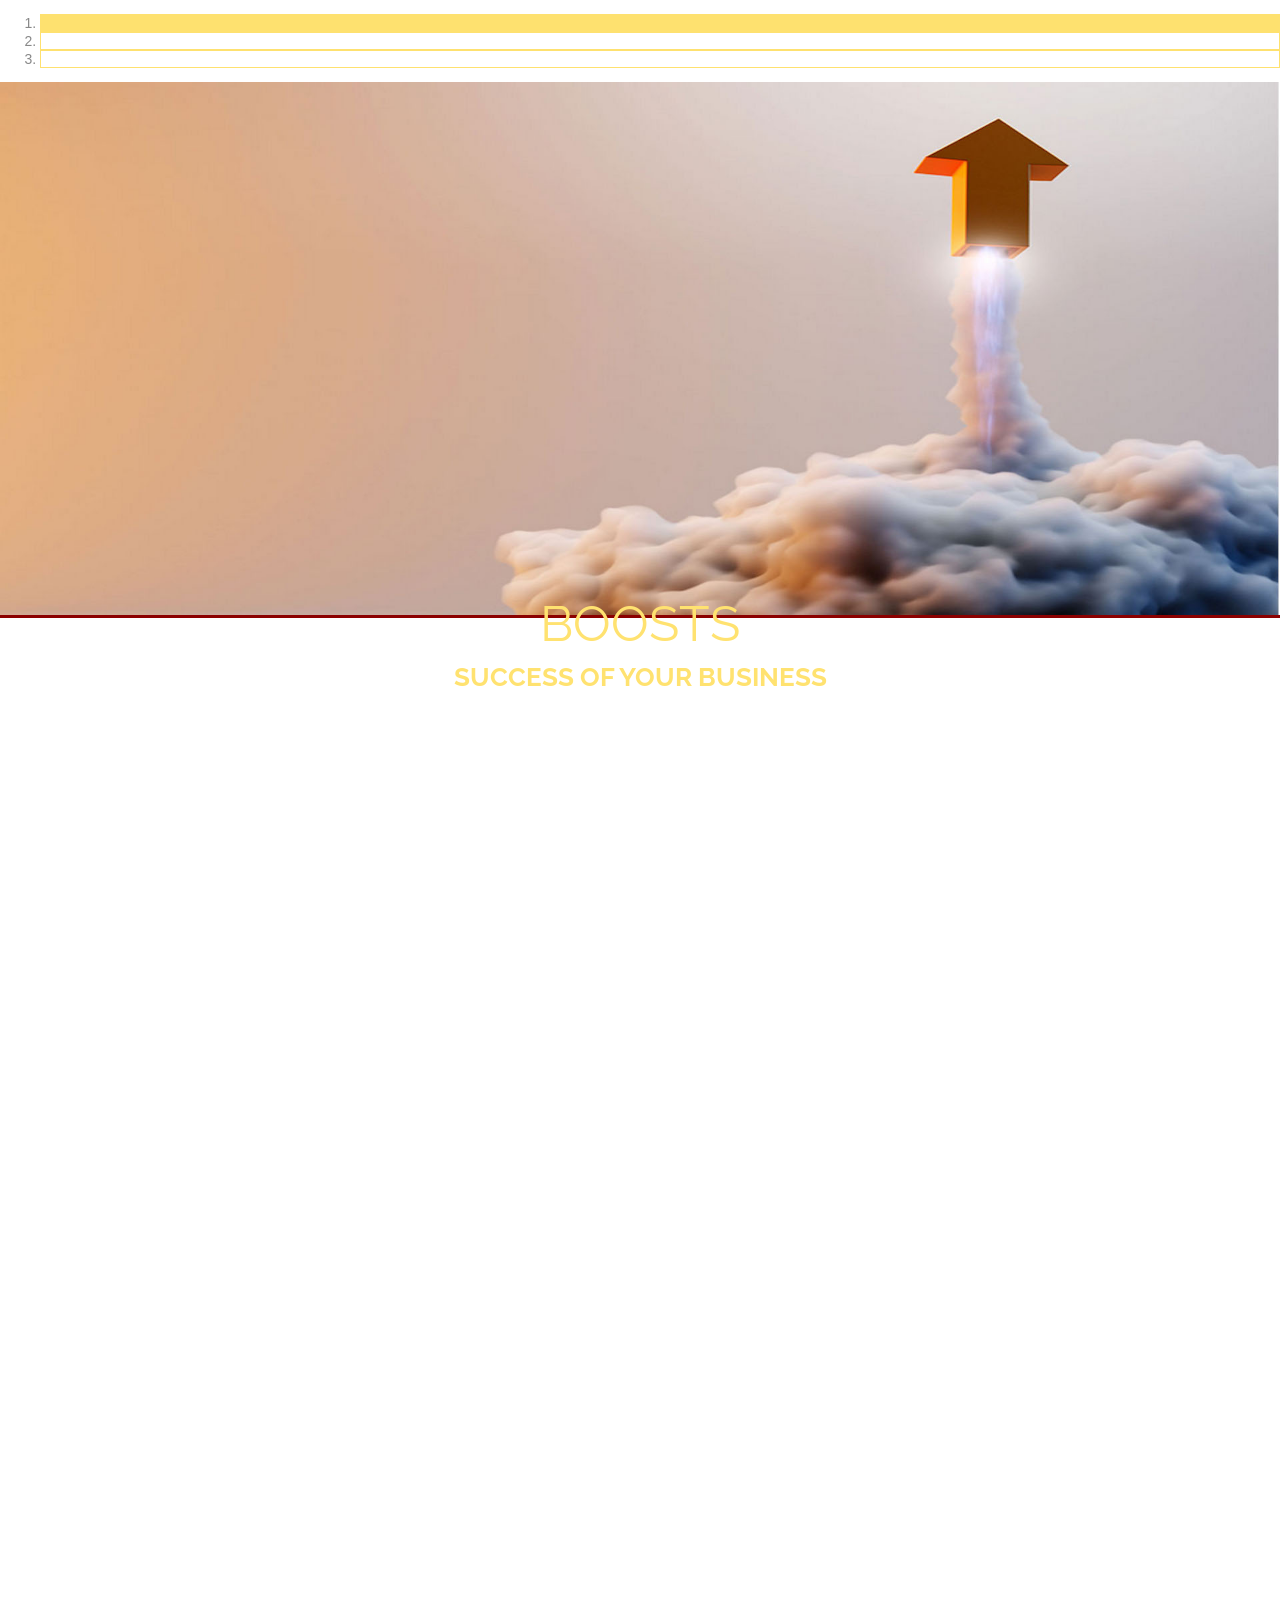
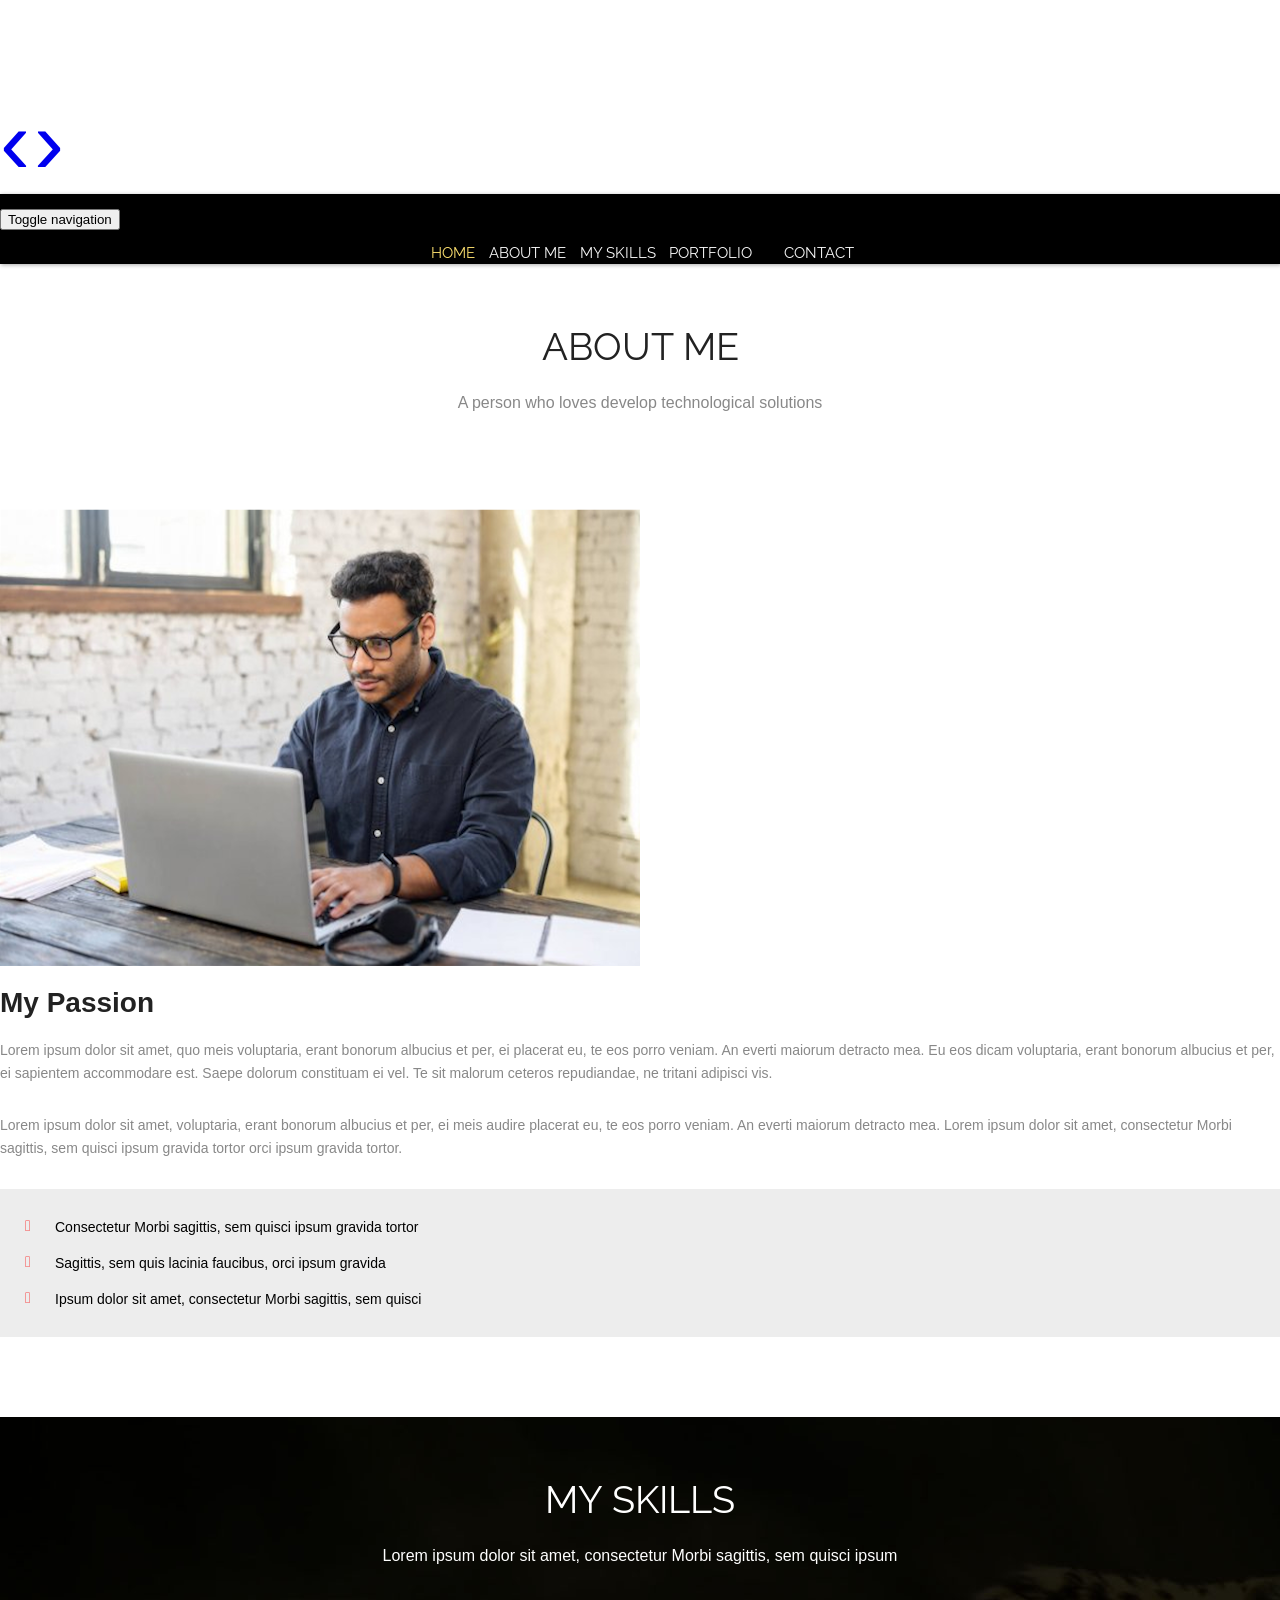
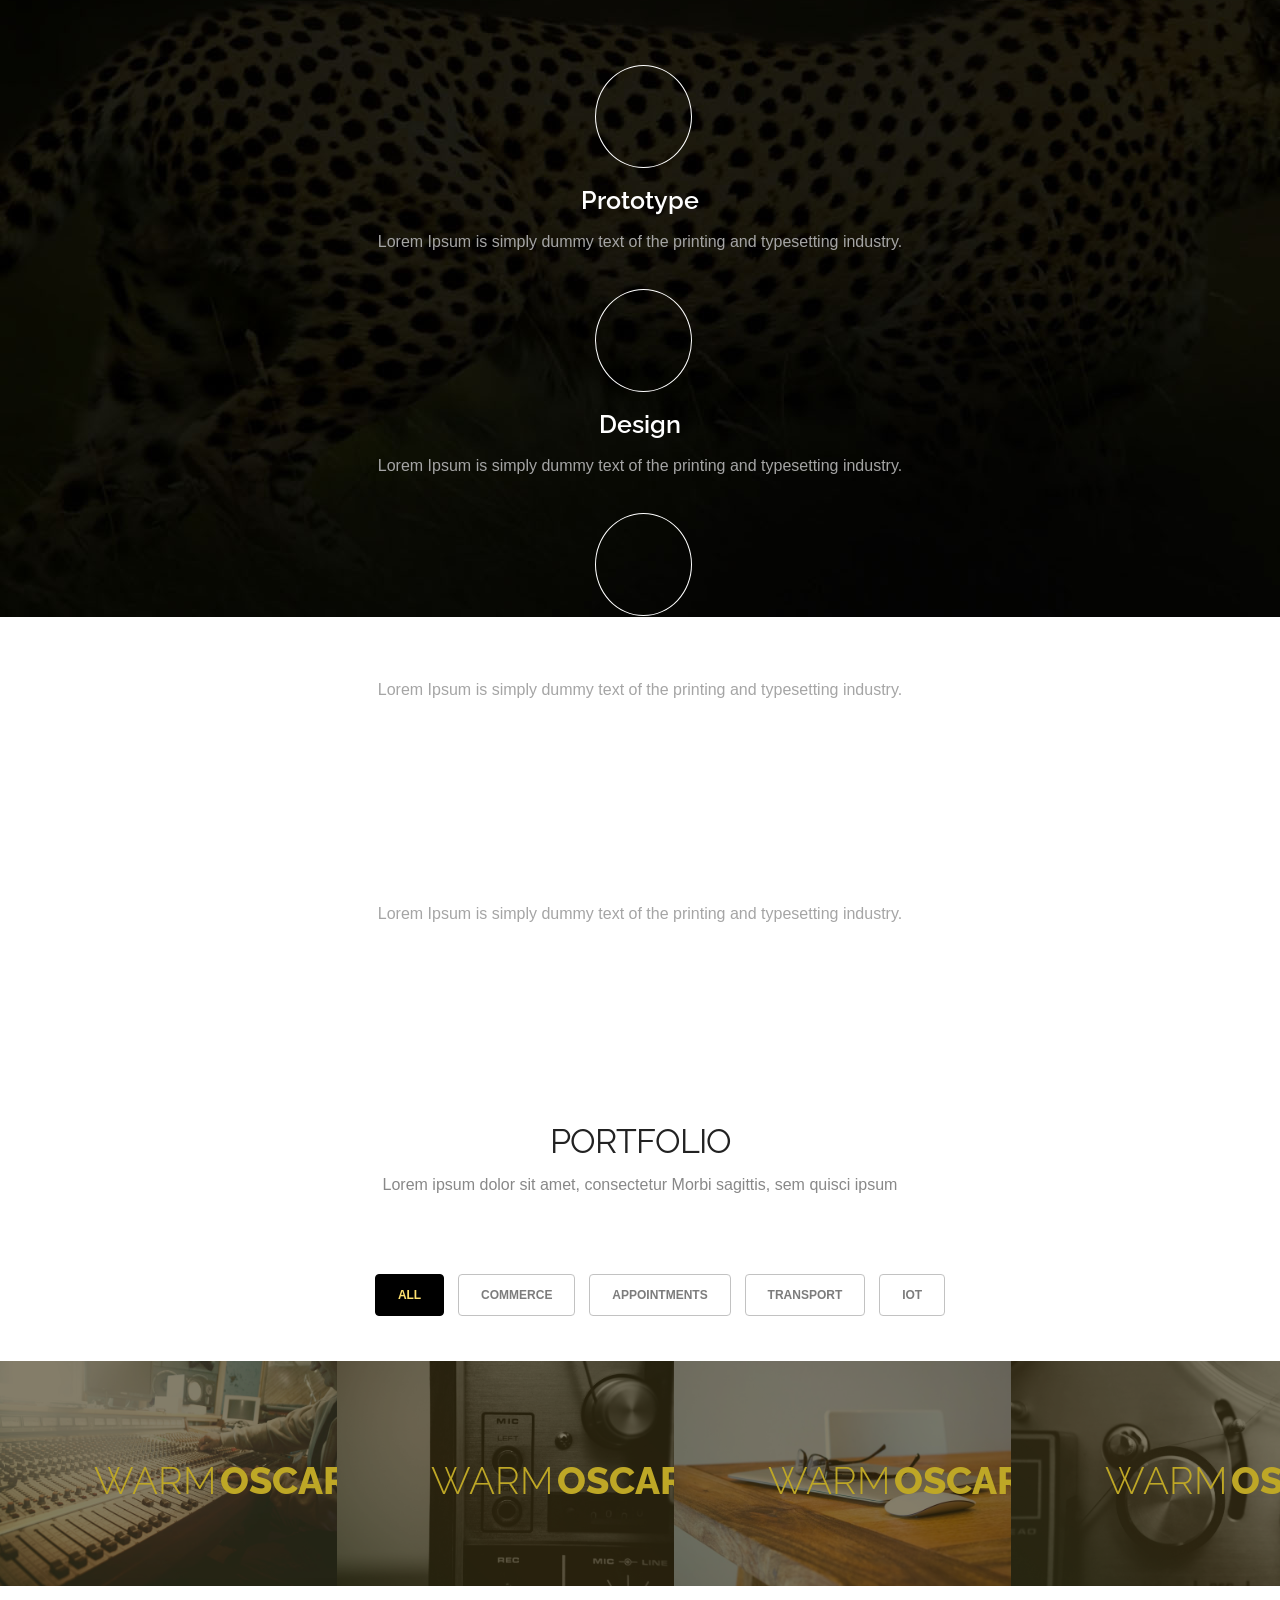
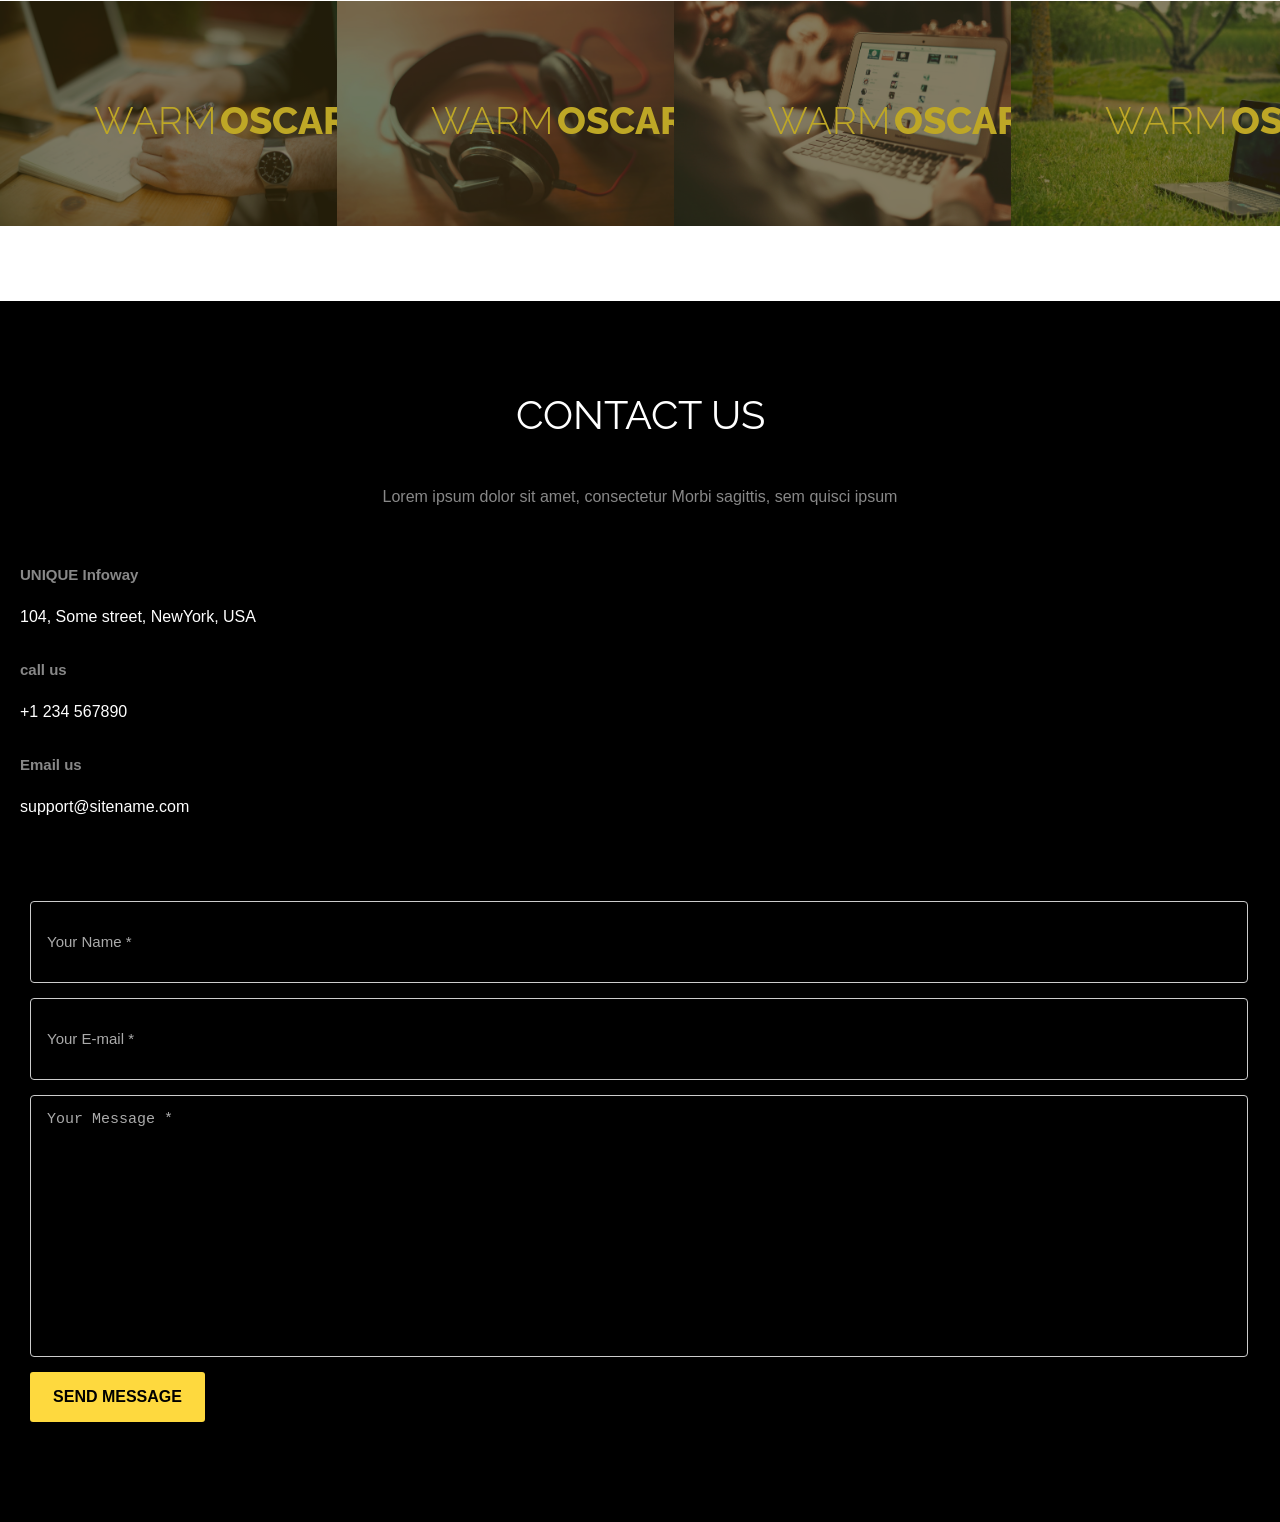
==== commit 10d3274f: "Update index.html Roolback" ====
--- a/index.html
+++ b/index.html
@@ -1,484 +1,452 @@
 <!doctype html>
-<html lang="en">
+<html>
 <head>
-  <meta charset="utf-8">
-  <meta name="viewport" content="width=device-width, initial-scale=1">
-  <title>Alex Mercer | Senior Backend & Full-Stack Engineer</title>
-  <link rel="icon" href="favicon.png" type="image/png">
-  <link href="css/bootstrap.min.css" rel="stylesheet" type="text/css">
-  <link rel="stylesheet" href="js/fancybox/jquery.fancybox.css" type="text/css" media="screen" />
-  <link href="css/style.css" rel="stylesheet" type="text/css"> 
-  <link href="css/font-awesome.css" rel="stylesheet" type="text/css"> 
-  <link href="css/animate.css" rel="stylesheet" type="text/css">
-
-  <!-- Google Identity Services (Para proteger teléfono y correo) -->
-  <script src="https://accounts.google.com/gsi/client" async defer></script>
-
-  <style>
-    /* Estilos adicionales para adaptar la plantilla a CV moderno y modo impresión */
-    .hero-cv {
-      background: linear-gradient(135deg, #1a252f 0%, #2c3e50 100%);
-      color: #ffffff;
-      padding: 110px 0 90px;
-      text-align: center;
-    }
-    .hero-cv h1 {
-      font-size: 42px;
-      font-weight: 700;
-      margin-bottom: 10px;
-      letter-spacing: 1px;
-    }
-    .hero-cv h3 {
-      font-size: 20px;
-      font-weight: 300;
-      color: #1abc9c;
-      margin-bottom: 20px;
-    }
-    .hero-badges span {
-      display: inline-block;
-      background: rgba(255,255,255,0.1);
-      padding: 6px 14px;
-      border-radius: 20px;
-      font-size: 13px;
-      margin: 4px;
-    }
-    .hero-actions {
-      margin-top: 30px;
-    }
-    .hero-actions .btn {
-      margin: 5px;
-      padding: 10px 22px;
-      border-radius: 4px;
-      font-weight: 600;
-    }
-    .skill-tags {
-      list-style: none;
-      padding: 0;
-      margin-top: 15px;
-    }
-    .skill-tags li {
-      display: inline-block;
-      background: #f4f6f7;
-      border: 1px solid #dce1e5;
-      color: #2c3e50;
-      padding: 4px 10px;
-      border-radius: 3px;
-      font-size: 12px;
-      margin: 3px 2px;
-      font-weight: 600;
-    }
-    .privacy-box {
-      background: rgba(255, 255, 255, 0.08);
-      border: 1px dashed rgba(255, 255, 255, 0.3);
-      padding: 18px;
-      border-radius: 6px;
-      margin-bottom: 20px;
-    }
-    .revealed-data {
-      display: none;
-      background: rgba(26, 188, 156, 0.15);
-      border: 1px solid #1abc9c;
-      padding: 15px;
-      border-radius: 6px;
-      margin-top: 10px;
-    }
-    /* Optimización para guardar como PDF con Ctrl+P */
-    @media print {
-      #header_wrapper, .hero-actions, #filters, .form, .social_links, #g_id_onload, .g_id_signin {
-        display: none !important;
-      }
-      .hero-cv {
-        background: #fff !important;
-        color: #000 !important;
-        padding: 20px 0;
-        border-bottom: 2px solid #000;
-      }
-      body { font-size: 12pt; }
-    }
-  </style>
+<meta charset="utf-8">
+<meta name="viewport" content="width=device-width, maximum-scale=1">
+<title>Cut Edge Solutions</title>
+<link rel="icon" href="favicon.png" type="image/png">
+<link href="css/bootstrap.min.css" rel="stylesheet" type="text/css">
+<link rel="stylesheet" href="js/fancybox/jquery.fancybox.css" type="text/css" media="screen" />
+<link href="css/style.css" rel="stylesheet" type="text/css"> 
+<link href="css/font-awesome.css" rel="stylesheet" type="text/css"> 
+<link href="css/animate.css" rel="stylesheet" type="text/css">
+ 
+<!--[if lt IE 9]>
+    <script src="js/respond-1.1.0.min.js"></script>
+    <script src="js/html5shiv.js"></script>
+    <script src="js/html5element.js"></script>
+<![endif]-->
+ 
 </head>
 <body>
-
-<!-- HERO SECTION (Reemplaza el slider comercial por tu encabezado de CV) -->
-<section id="carousel" class="hero-cv">
-  <div class="container">
-    <h1 class="wow fadeInDown">ALEX MERCER</h1>
-    <h3 class="wow fadeInUp">Senior Backend & Full-Stack Software Engineer</h3>
-    <div class="hero-badges wow fadeIn">
-      <span><i class="fa fa-map-marker"></i> Mexico (Remote / Hybrid)</span>
-      <span><i class="fa fa-briefcase"></i> 7+ Years Experience</span>
-      <span><i class="fa fa-language"></i> English (B2 Upper-Intermediate) / Spanish (Native)</span>
-    </div>
-    <div class="hero-actions wow fadeInUp">
-      <a href="#contact" class="btn btn-success"><i class="fa fa-lock"></i> Unlock Contact Info</a>
-      <a href="https://github.com/username" target="_blank" rel="noopener" class="btn btn-default"><i class="fa fa-github"></i> GitHub</a>
-      <a href="https://linkedin.com/in/username" target="_blank" rel="noopener" class="btn btn-default"><i class="fa fa-linkedin"></i> LinkedIn</a>
-      <button onclick="window.print()" class="btn btn-info"><i class="fa fa-file-pdf-o"></i> Print / Save PDF</button>
-    </div>
-  </div>
-</section>
-
-<!-- Header Navigation -->
+ <div id="carousel" class="carousel slide carousel-fade" data-ride="carousel">
+    <ol class="carousel-indicators">
+        <li data-target="#carousel" data-slide-to="0" class="active"></li>
+        <li data-target="#carousel" data-slide-to="1"></li>
+        <li data-target="#carousel" data-slide-to="2"></li>
+    </ol>
+    <!-- Carousel items -->
+    <div class="carousel-inner">
+        <div class="active item">
+		<div class="caption zoomIn wow animated"> 		 
+              <h2>BOOSTS <br/><strong>Success of your business</strong></h2>
+              </div>
+			  
+		<img class="" src="img/slide1.jpg" alt=""></div>
+        <div class="item">
+		<div class="caption zoomIn wow animated"> 		 			 
+              <h2>Mobile<br/><strong>Apps solutions</strong></h2>
+              </div>
+			  <img class="" src="img/slide2.jpg" alt=""></div>
+        <div class="item">
+		<div class="caption zoomIn wow animated"> 		 			
+              <h2>Web<br/><strong>Solutions</strong></h2>
+             </div><img class="" src="img/slide3.jpg" alt=""></div>
+    </div>
+    <!-- Carousel nav -->
+    <a class="carousel-control left" href="#carousel" data-slide="prev">&lsaquo;</a>
+    <a class="carousel-control right" href="#carousel" data-slide="next">&rsaquo;</a>
+</div>
+
+<!--Header_section-->
 <header id="header_wrapper">
   <div class="container">
     <div class="header_box">
-      <nav class="navbar navbar-inverse" role="navigation">
-        <div class="navbar-header">
-          <button type="button" id="nav-toggle" class="navbar-toggle" data-toggle="collapse" data-target="#main-nav">
-            <span class="sr-only">Toggle navigation</span>
-            <span class="icon-bar"></span>
-            <span class="icon-bar"></span>
-            <span class="icon-bar"></span>
-          </button>
-        </div>
-        <div id="main-nav" class="collapse navbar-collapse navStyle">
-          <ul class="nav navbar-nav" id="mainNav">
-            <li class="active"><a href="#carousel" class="scroll-link">Summary</a></li>
-            <li><a href="#aboutUs" class="scroll-link">Profile</a></li>
-            <li><a href="#service" class="scroll-link">Tech Stack</a></li>
-            <li><a href="#experience" class="scroll-link">Experience</a></li>
-            <li><a href="#Portfolio" class="scroll-link">Projects</a></li>
-            <li><a href="#contact" class="scroll-link">Contact</a></li>
-          </ul>
-        </div>
-      </nav>
+      <!--<div class="logo"><a href="#">Resume</a></div>-->
+	  <nav class="navbar navbar-inverse" role="navigation">
+      <div class="navbar-header">
+        <button type="button" id="nav-toggle" class="navbar-toggle" data-toggle="collapse" data-target="#main-nav"> <span class="sr-only">Toggle navigation</span> <span class="icon-bar"></span> <span class="icon-bar"></span> <span class="icon-bar"></span> </button>
+        </div>
+	    <div id="main-nav" class="collapse navbar-collapse navStyle">
+			<ul class="nav navbar-nav" id="mainNav">
+			  <li class="active"><a href="#carousel" class="scroll-link">Home</a></li>
+			  <li><a href="#aboutUs" class="scroll-link">About Me</a></li>
+			  <li><a href="#service" class="scroll-link">My Skills</a></li>
+			  <li><a href="#Portfolio" class="scroll-link">Portfolio</a></li> 
+			  <!--<li><a href="#experience" class="scroll-link">Awards</a></li> -->
+			  <li><a href="#contact" class="scroll-link">Contact</a></li>
+			</ul>
+      </div>
+	 </nav>
     </div>
   </div>
 </header>
-
-<!-- ABOUT ME / PROFESSIONAL SUMMARY -->
-<section id="aboutUs">
-  <div class="inner_wrapper about-us aboutUs-container fadeInLeft animated wow">
-    <div class="container">
-      <h2>Professional Profile</h2>
-      <h6>Designing resilient, high-throughput distributed systems and clean architectures</h6>
-      <div class="inner_section">
-        <div class="row">
-          <div class="col-md-5">
-            <!-- Puedes reemplazar about1.png por tu foto profesional o un diagrama de arquitectura -->
-            <img class="img-responsive img-rounded" src="img/about1.png" alt="Software Engineer Profile">
-          </div>
-          <div class="col-md-7">
-            <h3>Engineering Mindset</h3>
-            <p>
-              Backend-focused Software Engineer with over 7 years of experience architecting, modernizing, and scaling mission-critical enterprise platforms and microservices. Specialized in the Java & Spring Boot ecosystem, event-driven architectures, and containerized cloud deployments.
-            </p>
-            <p>
-              Proven track record transforming legacy monolithic systems into modular RESTful APIs, improving database throughput, and enforcing clean code boundaries with automated testing.
-            </p>
-            <ul class="about-us-list">
-              <li class="points"><strong>Architecture:</strong> Microservices, Event-Driven Systems, Domain-Driven Design (DDD), REST APIs.</li>
-              <li class="points"><strong>Quality & Reliability:</strong> Automated integration testing, CI/CD pipelines, and zero-downtime migrations.</li>
-              <li class="points"><strong>Education:</strong> B.Sc. in Computer Systems Engineering (2014) • Technical Background in IT & Electronics.</li>
-            </ul>
-          </div>
-        </div>
+<!--Header_section--> 
+
+<section id="aboutUs"><!--Aboutus-->
+<div class="inner_wrapper about-us aboutUs-container fadeInLeft animated wow">
+  <div class="container">
+    <h2>About Me</h2>
+	<h6>A person who loves develop technological solutions</h6>
+    <div class="inner_section">
+ <div class="row">
+      <div class="col-md-6"> <img class="img-responsive" src="img/about1.png" align=""> </div>
+      <div class="col-md-6">
+        <h3>My Passion</h3>
+        <p>Lorem ipsum dolor sit amet, quo meis voluptaria, erant bonorum albucius et per, ei placerat eu, te eos porro veniam. An everti maiorum detracto mea. Eu eos dicam voluptaria, erant bonorum albucius et per, ei sapientem accommodare est. Saepe dolorum constituam ei vel. Te sit malorum ceteros repudiandae, ne tritani adipisci vis.</p> 
+         
+        <p>Lorem ipsum dolor sit amet, voluptaria, erant bonorum albucius et per, ei meis audire placerat eu, te eos porro veniam. An everti maiorum detracto mea. Lorem ipsum dolor sit amet, consectetur Morbi sagittis, sem quisci ipsum gravida tortor orci ipsum gravida tortor. 
+									</p>
+
+									<ul class="about-us-list">
+										<li class="points">Consectetur Morbi sagittis, sem quisci ipsum gravida tortor</li> 
+                                        <li class="points">Sagittis, sem quis lacinia faucibus, orci ipsum gravida </li>
+										<li class="points">Ipsum dolor sit amet, consectetur Morbi sagittis, sem quisci</li>
+									</ul><!-- /.about-us-list -->
+								 
       </div>
     </div>
+	     </div>
+  </div> 
   </div>
 </section>
-
-<!-- CORE TECHNICAL STACK -->
-<section id="service">
+<!--Aboutus--> 
+
+
+<!--Service-->
+<section  id="service">
   <div class="container">
-    <h2>Core Technical Stack</h2>
-    <h6>Production-tested technologies across the full software development lifecycle</h6>
+    <h2>My Skills</h2>
+	<h6>Lorem ipsum dolor sit amet, consectetur Morbi sagittis, sem quisci ipsum</h6>
     <div class="service_wrapper">
       <div class="row">
         <div class="col-md-3">
-          <div class="service_icon delay-03s animated wow zoomIn"><span><i class="fa fa-server"></i></span></div>
+		<div class="service_icon delay-03s animated wow  zoomIn"> <span><i class="fa fa-android"></i></span> </div>
           <div class="service_block">
-            <h3 class="animated fadeInUp wow">Backend & APIs</h3>
-            <p class="animated fadeInDown wow">High-concurrency services, security, and microservices orchestration.</p>
-            <ul class="skill-tags">
-              <li>Java 8/17/21</li>
-              <li>Spring Boot</li>
-              <li>Spring Security</li>
-              <li>JPA / Hibernate</li>
-              <li>Keycloak</li>
-              <li>REST / WebSockets</li>
-            </ul>
+            
+            <h3 class="animated fadeInUp wow">Prototype</h3>
+            <p class="animated fadeInDown wow">Lorem Ipsum is simply dummy text of the printing and typesetting industry. </p>
           </div>
         </div>
-
+        <div class="col-md-3"> 
+		<div class="service_icon icon2  delay-03s animated wow zoomIn"> <span><i class="fa fa-html5"></i></span> </div> 
+		<div class="service_block">
+            <h3 class="animated fadeInUp wow">Design</h3>
+            <p class="animated fadeInDown wow">Lorem Ipsum is simply dummy text of the printing and typesetting industry.  </p>
+          </div>
+        </div>
         <div class="col-md-3">
-          <div class="service_icon icon2 delay-03s animated wow zoomIn"><span><i class="fa fa-database"></i></span></div>
+		<div class="service_icon icon3  delay-03s animated wow zoomIn"> <span><i class="fa fa-apple"></i></span> </div>
           <div class="service_block">
-            <h3 class="animated fadeInUp wow">Data & Messaging</h3>
-            <p class="animated fadeInDown wow">Relational modeling, schema versioning, and asynchronous streaming.</p>
-            <ul class="skill-tags">
-              <li>PostgreSQL</li>
-              <li>Oracle / SQL Server</li>
-              <li>Apache Kafka</li>
-              <li>RabbitMQ</li>
-              <li>Liquibase / Flyway</li>
-              <li>Redis</li>
-            </ul>
+            
+            <h3 class="animated fadeInUp wow">Mobile</h3>
+            <p class="animated fadeInDown wow">Lorem Ipsum is simply dummy text of the printing and typesetting industry.  </p>
           </div>
         </div>
-
-        <div class="col-md-3">
-          <div class="service_icon icon3 delay-03s animated wow zoomIn"><span><i class="fa fa-cloud"></i></span></div>
+		  <div class="col-md-3">
+		<div class="service_icon icon3  delay-03s animated wow zoomIn"> <span><i class="fa fa-twitter"></i></span> </div>
           <div class="service_block">
-            <h3 class="animated fadeInUp wow">Cloud & DevOps</h3>
-            <p class="animated fadeInDown wow">Containerization, orchestration, CI/CD, and static code analysis.</p>
-            <ul class="skill-tags">
-              <li>Docker</li>
-              <li>Kubernetes</li>
-              <li>OpenShift</li>
-              <li>Linux (Debian)</li>
-              <li>GitHub Actions</li>
-              <li>SonarQube / JUnit</li>
-            </ul>
+            
+            <h3 class="animated fadeInUp wow">Web</h3>
+            <p class="animated fadeInDown wow">Lorem Ipsum is simply dummy text of the printing and typesetting industry.  </p>
           </div>
         </div>
-
-        <div class="col-md-3">
-          <div class="service_icon icon3 delay-03s animated wow zoomIn"><span><i class="fa fa-code"></i></span></div>
-          <div class="service_block">
-            <h3 class="animated fadeInUp wow">Frontend & Embedded</h3>
-            <p class="animated fadeInDown wow">Modern web clients, mobile apps, and low-level hardware integration.</p>
-            <ul class="skill-tags">
-              <li>Angular</li>
-              <li>TypeScript</li>
-              <li>React Native</li>
-              <li>Kotlin (Android)</li>
-              <li>Rust (IoT / CLI)</li>
-            </ul>
-          </div>
-        </div>
-      </div>
+      </div> 
+	 
     </div>
   </div>
 </section>
-
-<!-- WORK EXPERIENCE TIMELINE (Reactivada y adaptada a CV) -->
-<section id="experience" style="padding: 60px 0; background-color: #f9f9f9;">
-  <div class="container">
+<!--Service-->  
+
+<!-- Portfolio -->
+<section id="Portfolio" class="content"> 
+  
+  <!-- Container -->
+  <div class="container portfolio_title"> 
+    
+    <!-- Title -->
     <div class="section-title">
-      <h2>Work Experience</h2>
-      <h6>Chronological career progression in enterprise software engineering</h6>
-    </div>
-
-    <div class="timeline">
-      <div class="date-title"><span>2024 – Present</span></div>
-      <div class="row">
-        <div class="col-sm-6 news-item">
-          <div class="news-content">
-            <div class="date"><p>Present</p></div>
-            <h2 class="news-title">Senior Full-Stack Software Consultant</h2>
-            <span>Tech Consulting Firm (Dummy Corp)</span>
-            <p>
-              • Architected microservices using Java 17, Spring Boot, and PostgreSQL with Keycloak SSO authentication.<br>
-              • Built modular Angular dashboards and automated integration tests using JUnit 5 and Testcontainers.<br>
-              • Deployed containerized workloads on OpenShift clusters with zero-downtime Liquibase migrations.
-            </p>
-          </div>
-        </div>
-
-        <div class="col-sm-6 news-item right">
-          <div class="news-content">
-            <div class="date"><p>2018–2024</p></div>
-            <h2 class="news-title">Backend & Full-Stack Engineer</h2>
-            <span>National Enterprise Platform (Dummy Org)</span>
-            <p>
-              • Led the modernization of legacy monolithic systems into scalable Spring Boot REST services.<br>
-              • Designed high-availability database schemas and asynchronous messaging pipelines.<br>
-              • Reduced API latency by 40% through query optimization and connection pool tuning.
-            </p>
-          </div>
-        </div>
-      </div>
-
-      <div class="date-title"><span>2014 – 2018</span></div>
-      <div class="row">
-        <div class="col-sm-6 news-item">
-          <div class="news-content">
-            <div class="date"><p>4 Yrs</p></div>
-            <h2 class="news-title">Mobile & Software Developer</h2>
-            <span>Software Solutions Studio (Dummy Studio)</span>
-            <p>
-              • Developed native Android applications consuming RESTful backend APIs.<br>
-              • Implemented offline-first SQLite synchronization and push notification services.
-            </p>
-          </div>
-        </div>
-
-        <div class="col-sm-6 news-item right">
-          <div class="news-content">
-            <div class="date"><p>Mentor</p></div>
-            <h2 class="news-title">Volunteer Code Review Mentor</h2>
-            <span>Open Tech Community</span>
-            <p>
-              • Reviewed pull requests, JavaScript/TypeScript logic, and Jest unit tests for junior developers.<br>
-              • Guided trainees on clean code principles, Git workflows, and debugging techniques.
-            </p>
-          </div>
-        </div>
-      </div>
-    </div>
-  </div>
-</section>
-
-<!-- SELECTED PROJECTS / PORTFOLIO -->
-<section id="Portfolio" class="content">
-  <div class="container portfolio_title">
-    <div class="section-title">
-      <h2>Selected Engineering Projects</h2>
-      <h6>Open-source tools, cloud deployments, and full-stack architectures</h6>
-    </div>
-  </div>
-
-  <div class="portfolio">
+      <h2>Portfolio</h2>
+	<h6>Lorem ipsum dolor sit amet, consectetur Morbi sagittis, sem quisci ipsum</h6>
+	  
+    </div>
+    <!--/Title --> 
+    
+  </div>
+  <!-- Container -->
+  
+  <div class="portfolio-top"></div>
+  
+  <!-- Portfolio Filters -->
+  <div class="portfolio"> 
+    
     <div id="filters" class="sixteen columns">
       <ul class="clearfix">
-        <li><a id="all" href="#" data-filter="*" class="active"><h5>All</h5></a></li>
-        <li><a href="#" data-filter=".backend"><h5>Backend & Cloud</h5></a></li>
-        <li><a href="#" data-filter=".fullstack"><h5>Full-Stack Web</h5></a></li>
-        <li><a href="#" data-filter=".mobile"><h5>Mobile & AI</h5></a></li>
-        <li><a href="#" data-filter=".iot"><h5>Rust & IoT</h5></a></li>
+        <li><a id="all" href="#" data-filter="*" class="active">
+          <h5>All</h5>
+          </a></li>
+        <li><a class="" href="#" data-filter=".nature">
+          <h5>Commerce</h5>
+          </a></li>
+        <li><a class="" href="#" data-filter=".wildlife">
+          <h5>Appointments</h5>
+          </a></li>
+        <li><a class="" href="#" data-filter=".citylife">
+          <h5>Transport</h5>
+          </a></li>
+        <li><a class="" href="#" data-filter=".animals">
+          <h5>Iot</h5>
+          </a></li> 
       </ul>
     </div>
-
-    <div class="isotope fadeInLeft animated wow grid" style="position: relative; overflow: hidden; height: 480px;" id="portfolio_wrapper">
-      
-      <!-- Project 1 -->
-      <figure style="position: absolute; left: 0px; top: 0px; width: 337px;" class="portfolio-item one-four backend isotope-item effect-oscar">
-        <div class="portfolio_img"><img src="img/portfolio_pic1.jpg" alt="OpenShift Microservice"></div>
-        <figcaption>
-          <div>
-            <a href="https://github.com/username/project-1" target="_blank" rel="noopener">
-              <h2>Cloud <span>Microservice</span></h2>
-              <p>Spring Boot 3 + OpenJDK 21 REST API deployed on Red Hat OpenShift.</p>
-            </a>
-          </div>
-        </figcaption>
+    <!--/Portfolio Filters --> 
+    
+    <!-- Portfolio Wrapper -->
+    <div class="isotope fadeInLeft animated wow grid" style="position: relative; overflow: hidden; height: 480px;" id="portfolio_wrapper">  
+      <!-- Portfolio Item -->
+      <figure style="position: absolute; left: 0px; top: 0px; transform: translate3d(0px, 0px, 0px) scale3d(1, 1, 1); width: 337px; opacity: 1;" class="portfolio-item one-four   animals isotope-item effect-oscar">
+	   
+        <div class="portfolio_img"> 
+		<img src="img/portfolio_pic1.jpg"  alt="Portfolio 1"> </div> 
+			<figcaption>		
+				<div>
+				  <a href="img/portfolio_pic1.jpg" class="fancybox"> 
+					<h2>Warm <span>Oscar</span></h2>
+							<p>Oscar is a decent man. He used to clean porches with pleasure.</p>
+				  </a>
+				</div>
+			</figcaption>
+        </figure>
+      <!--/Portfolio Item --> 
+      
+      <!-- Portfolio Item-->
+      <figure style="position: absolute; left: 0px; top: 0px; transform: translate3d(337px, 0px, 0px) scale3d(1, 1, 1); width: 337px; opacity: 1;" class="portfolio-item one-four  wildlife isotope-item effect-oscar">
+        <div class="portfolio_img"> <img src="img/portfolio_pic2.jpg" alt="Portfolio 1"> </div>
+        	<figcaption>		
+				<div>
+				  <a href="img/portfolio_pic2.jpg" class="fancybox"> 
+					<h2>Warm <span>Oscar</span></h2>
+							<p>Oscar is a decent man. He used to clean porches with pleasure.</p>
+				  </a>
+				</div>
+			</figcaption>
+        </figure>
+      <!--/Portfolio Item --> 
+      
+      <!-- Portfolio Item -->
+      <figure style="position: absolute; left: 0px; top: 0px; transform: translate3d(674px, 0px, 0px) scale3d(1, 1, 1); width: 337px; opacity: 1;" class="portfolio-item one-four  wildlife  isotope-item effect-oscar">
+        <div class="portfolio_img"> <img src="img/portfolio_pic3.jpg" alt="Portfolio 1"> </div>
+       <figcaption>		
+				<div>
+				  <a href="img/portfolio_pic3.jpg" class="fancybox"> 
+					<h2>Warm <span>Oscar</span></h2>
+							<p>Oscar is a decent man. He used to clean porches with pleasure.</p>
+				  </a>
+				</div>
+			</figcaption>
+        </figure>
+      <!--/Portfolio Item--> 
+      
+      <!-- Portfolio Item-->
+      <figure style="position: absolute; left: 0px; top: 0px; transform: translate3d(1011px, 0px, 0px) scale3d(1, 1, 1); width: 337px; opacity: 1;" class="portfolio-item one-four  citylife  nature web isotope-item effect-oscar">
+        <div class="portfolio_img"> <img src="img/portfolio_pic4.jpg" alt="Portfolio 1"> </div>
+         <figcaption>		
+				<div>
+				  <a href="img/portfolio_pic4.jpg" class="fancybox"> 
+					<h2>Warm <span>Oscar</span></h2>
+							<p>Oscar is a decent man. He used to clean porches with pleasure.</p>
+				  </a>
+				</div>
+			</figcaption>
       </figure>
-
-      <!-- Project 2 -->
-      <figure style="position: absolute; left: 337px; top: 0px; width: 337px;" class="portfolio-item one-four mobile isotope-item effect-oscar">
-        <div class="portfolio_img"><img src="img/portfolio_pic2.jpg" alt="Realtime Voice Assistant"></div>
-        <figcaption>
-          <div>
-            <a href="https://github.com/username/project-2" target="_blank" rel="noopener">
-              <h2>Voice <span>Booking AI</span></h2>
-              <p>Android Kotlin client + Rust Tokio WebSocket relay + Realtime API.</p>
-            </a>
-          </div>
-        </figcaption>
+      <!-- Portfolio Item --> 
+      
+      <!-- Portfolio Item -->
+      <figure style="position: absolute; left: 0px; top: 0px; transform: translate3d(0px, 240px, 0px) scale3d(1, 1, 1); width: 337px; opacity: 1;" class="portfolio-item one-four  wildlife isotope-item effect-oscar">
+        <div class="portfolio_img"> <img src="img/portfolio_pic5.jpg" alt="Portfolio 1"> </div>
+       <figcaption>		
+				<div>
+				  <a href="img/portfolio_pic5.jpg" class="fancybox"> 
+					<h2>Warm <span>Oscar</span></h2>
+							<p>Oscar is a decent man. He used to clean porches with pleasure.</p>
+				  </a>
+				</div>
+			</figcaption>
       </figure>
-
-      <!-- Project 3 -->
-      <figure style="position: absolute; left: 674px; top: 0px; width: 337px;" class="portfolio-item one-four fullstack isotope-item effect-oscar">
-        <div class="portfolio_img"><img src="img/portfolio_pic3.jpg" alt="Payment Web App"></div>
-        <figcaption>
-          <div>
-            <a href="https://github.com/username/project-3" target="_blank" rel="noopener">
-              <h2>Fintech <span>Portal</span></h2>
-              <p>React + Vite + Tailwind payment tracking platform with CI/CD.</p>
-            </a>
-          </div>
-        </figcaption>
+      <!--/Portfolio Item --> 
+      
+      <!-- Portfolio Item -->
+      <figure style="position: absolute; left: 0px; top: 0px; transform: translate3d(337px, 240px, 0px) scale3d(1, 1, 1); width: 337px; opacity: 1;" class="portfolio-item one-four  web isotope-item effect-oscar">
+        <div class="portfolio_img"> <img src="img/portfolio_pic6.jpg" alt="Portfolio 1"> </div>
+       <figcaption>		
+				<div>
+				  <a href="img/portfolio_pic6.jpg" class="fancybox"> 
+					<h2>Warm <span>Oscar</span></h2>
+							<p>Oscar is a decent man. He used to clean porches with pleasure.</p>
+				  </a>
+				</div>
+			</figcaption>
       </figure>
-
-      <!-- Project 4 -->
-      <figure style="position: absolute; left: 1011px; top: 0px; width: 337px;" class="portfolio-item one-four iot isotope-item effect-oscar">
-        <div class="portfolio_img"><img src="img/portfolio_pic4.jpg" alt="ESP32 Rust Vision"></div>
-        <figcaption>
-          <div>
-            <a href="https://github.com/username/project-4" target="_blank" rel="noopener">
-              <h2>Embedded <span>Rust Vision</span></h2>
-              <p>ESP32-CAM Rust firmware streamed to an Angular inspection dashboard.</p>
-            </a>
-          </div>
-        </figcaption>
-      </figure>
-
-    </div>
-  </div>
+      <!--/Portfolio Item --> 
+      
+      <!-- Portfolio Item  -->
+      <figure style="position: absolute; left: 0px; top: 0px; transform: translate3d(674px, 240px, 0px) scale3d(1, 1, 1); width: 337px; opacity: 1;" class="portfolio-item one-four  wildlife web isotope-item effect-oscar">
+        <div class="portfolio_img"> <img src="img/portfolio_pic7.jpg" alt="Portfolio 1"> </div>       
+       <figcaption>		
+				<div>
+				  <a href="img/portfolio_pic7.jpg" class="fancybox"> 
+					<h2>Warm <span>Oscar</span></h2>
+							<p>Oscar is a decent man. He used to clean porches with pleasure.</p>
+				  </a>
+				</div>
+			</figcaption>
+       </figure>
+      <!--/Portfolio Item --> 
+      
+      <!-- Portfolio Item -->
+      <figure style="position: absolute; left: 0px; top: 0px; transform: translate3d(1011px, 240px, 0px) scale3d(1, 1, 1); width: 337px; opacity: 1;" class="portfolio-item one-four   citylife isotope-item effect-oscar">
+        <div class="portfolio_img"> <img src="img/portfolio_pic8.jpg" alt="Portfolio 1"> </div>       
+      <figcaption>		
+				<div>
+				  <a href="img/portfolio_pic8.jpg" class="fancybox"> 
+					<h2>Warm <span>Oscar</span></h2>
+							<p>Oscar is a decent man. He used to clean porches with pleasure.</p>
+				  </a>
+				</div>
+			</figcaption>
+        </figure>
+      <!--/Portfolio Item --> 
+      
+    </div>
+    <!--/Portfolio Wrapper --> 
+    
+  </div>
+  <!--/Portfolio Filters -->
+  
+  <div class="portfolio_btm"></div>
+  
+  
+  <div id="project_container">
+    <div class="clear"></div>
+    <div id="project_data"></div>
+  </div>
+ 
+  
 </section>
-
-<!-- CONTACT & PRIVACY GATE SECTION -->
+<!--/Portfolio --> 
+<!--
+<section id="experience">
+<div class="container">
+    <section id="news" class="white-bg padding-top-bottom">
+	 <div class="section-title">
+      <h2>Awards</h2>
+	<h6>Lorem ipsum dolor sit amet, consectetur Morbi sagittis, sem quisci ipsum</h6>
+	  
+    </div>
+    	<div class="container">
+			<div class="timeline">
+				<div class="date-title">
+					<span>2015</span>
+				</div>
+				<div class="row">
+					<div class="col-sm-6 news-item">
+						<div class="news-content">
+							<div class="date">
+								<p>Oct</p> 
+							</div>
+							<h2 class="news-title">Best Photographer</h2> 
+							<span>Animal Care Group</span>
+							<p>October 2013 – November 2013 (2 months)Menlo Park, CA, United States of America or one who avoids a pain that produces no resultant pleasure…</p>
+							<a class="read-more" href="#">Read More</a>
+						</div>
+					</div>
+					
+					<div class="col-sm-6 news-item right">
+						<div class="news-content">
+							<div class="date">
+								<p>Aug</p> 
+							</div>
+							<h2 class="news-title">1st Winner</h2> 
+							<span>National Awareness</span>
+							<p>October 2013 – November 2013 (2 months)Menlo Park, CA, United States of America or one who avoids a pain that produces no resultant pleasure…</p>
+							<a class="read-more" href="#">Read More</a>
+						</div>
+					</div>
+				</div>
+				 
+				
+				<div class="date-title">
+					<span>2013</span>
+				</div>
+				<div class="row">	
+					<div class="col-sm-6 news-item">
+						<div class="news-content">
+							<div class="date">
+								<p>Aug</p> 
+							</div>
+							<h2 class="news-title">Winner</h2> 
+							<span>Digital World</span>
+							<p>October 2013 – November 2013 (2 months)Menlo Park, CA, United States of America or one who avoids a pain that.</p>
+							<a class="read-more" href="#">Read More</a>
+						</div>
+					</div>
+					
+					<div class="col-sm-6 news-item right">
+						<div class="news-content">
+							<div class="date">
+								<p>Jan</p> 
+							</div>
+							<h2 class="news-title">Best Pic</h2> 
+							<span>Save World Org</span>
+							<p>October 2013 – November 2013 (2 months)Menlo Park, CA, United States of America or one who avoids a pain that produces.</p>
+							<a class="read-more" href="#">Read More</a>
+						</div>
+					</div>
+				</div>
+			</div>
+		</div>
+	</section>
+</div>				                                                      
+</section> -->
+<!--Footer-->
 <footer class="footer_wrapper" id="contact">
   <div class="container">
-    <section class="page_section contact">
+    <section class="page_section contact" id="contact">
       <div class="contact_section">
-        <h2>Contact & Verification</h2>
-        <h6>To prevent automated scraping, direct phone and email are protected behind Google Sign-In</h6>
+        <h2>Contact Us</h2>
+	<h6>Lorem ipsum dolor sit amet, consectetur Morbi sagittis, sem quisci ipsum</h6>
+     
       </div>
-
       <div class="row">
-        <div class="col-lg-5 wow fadeInLeft">
-          <div class="contact_info">
-            <div class="detail">
-              <h4>Location</h4>
-              <p>State of Mexico, Mexico (UTC-6)</p>
-            </div>
-
-            <!-- BLOQUE DE PRIVACIDAD CON GOOGLE SIGN-IN -->
-            <div class="privacy-box" id="privacy-gate">
-              <h4 style="margin-top:0;"><i class="fa fa-shield"></i> Protected Contact Details</h4>
-              <p style="font-size: 13px; margin-bottom: 12px;">
-                Recruiters & Hiring Managers: Sign in with Google to verify your identity and reveal my direct phone number and email.
-              </p>
-
-              <!-- Reemplaza YOUR_GOOGLE_CLIENT_ID con tu Client ID real de Google Cloud Console -->
-              <div id="g_id_onload"
-                   data-client_id="YOUR_GOOGLE_CLIENT_ID.apps.googleusercontent.com"
-                   data-context="signin"
-                   data-ux_mode="popup"
-                   data-callback="handleCredentialResponse"
-                   data-auto_prompt="false">
-              </div>
-              <div class="g_id_signin"
-                   data-type="standard"
-                   data-shape="rectangular"
-                   data-theme="outline"
-                   data-text="signin_with"
-                   data-size="large"
-                   data-logo_alignment="left">
-              </div>
-
-              <!-- Botón de simulación para probar en local sin Client ID todavía -->
-              <button type="button" onclick="simulateUnlock()" class="btn btn-xs btn-default" style="margin-top:10px;">
-                [Demo Mode: Simulate Verification]
-              </button>
-            </div>
-
-            <!-- DATOS REVELADOS TRAS AUTENTICACIÓN -->
-            <div class="revealed-data" id="protected-contact-info">
-              <p style="color:#1abc9c; font-weight:bold; margin-bottom:8px;">
-                <i class="fa fa-check-circle"></i> Verified: <span id="visitor-email">Recruiter</span>
-              </p>
-              <div class="detail" style="margin-bottom:8px;">
-                <h4>Direct Phone / WhatsApp</h4>
-                <p id="real-phone">+52 (55) 0000-0000 (Dummy)</p>
-              </div>
-              <div class="detail" style="margin-bottom:0;">
-                <h4>Direct Email</h4>
-                <p id="real-email">alex.mercer.dev@example.com</p>
-              </div>
-            </div>
+        <div class="col-lg-4 wow fadeInLeft">	
+		 <div class="contact_info">
+                            <div class="detail">
+                                <h4>UNIQUE Infoway</h4>
+                                <p>104, Some street, NewYork, USA</p>
+                            </div>
+                            <div class="detail">
+                                <h4>call us</h4>
+                                <p>+1 234 567890</p>
+                            </div>
+                            <div class="detail">
+                                <h4>Email us</h4>
+                                <p>support@sitename.com</p>
+                            </div> 
+                        </div>
+       		  
+			  
+          
+          <ul class="social_links">
+            <li class="twitter animated bounceIn wow delay-02s"><a href="javascript:void(0)"><i class="fa fa-twitter"></i></a></li>
+            <li class="facebook animated bounceIn wow delay-03s"><a href="javascript:void(0)"><i class="fa fa-facebook"></i></a></li>
+            <li class="pinterest animated bounceIn wow delay-04s"><a href="javascript:void(0)"><i class="fa fa-pinterest"></i></a></li>
+            <li class="gplus animated bounceIn wow delay-05s"><a href="javascript:void(0)"><i class="fa fa-google-plus"></i></a></li> 
+          </ul>
+        </div>
+        <div class="col-lg-8 wow fadeInLeft delay-06s">
+          <div class="form">
+            <input class="input-text" type="text" name="" value="Your Name *" onFocus="if(this.value==this.defaultValue)this.value='';" onBlur="if(this.value=='')this.value=this.defaultValue;">
+            <input class="input-text" type="text" name="" value="Your E-mail *" onFocus="if(this.value==this.defaultValue)this.value='';" onBlur="if(this.value=='')this.value=this.defaultValue;">
+            <textarea class="input-text text-area" cols="0" rows="0" onFocus="if(this.value==this.defaultValue)this.value='';" onBlur="if(this.value=='')this.value=this.defaultValue;">Your Message *</textarea>
+            <input class="input-btn" type="submit" value="send message">
           </div>
-
-          <ul class="social_links">
-            <li class="twitter animated bounceIn wow delay-02s"><a href="https://github.com/username" target="_blank" rel="noopener"><i class="fa fa-github"></i></a></li>
-            <li class="facebook animated bounceIn wow delay-03s"><a href="https://linkedin.com/in/username" target="_blank" rel="noopener"><i class="fa fa-linkedin"></i></a></li>
-          </ul>
-        </div>
-
-        <!-- FORMULARIO DIRECTO (Alternativa sin login para reclutadores) -->
-        <div class="col-lg-7 wow fadeInLeft delay-06s">
-          <form class="form" action="https://formspree.io/f/YOUR_FORM_ID" method="POST">
-            <input class="input-text" type="text" name="name" placeholder="Your Name / Company *" required>
-            <input class="input-text" type="email" name="email" placeholder="Corporate Email *" required>
-            <textarea class="input-text text-area" name="message" rows="4" placeholder="Role details, tech stack, or interview availability *" required></textarea>
-            <input class="input-btn" type="submit" value="Send Direct Message">
-          </form>
         </div>
       </div>
     </section>
-  </div>
+  </div><!--
+  <div class="container">
+    <div class="footer_bottom"><span>Copyright © reserved,    Template by <a href="http://webthemez.com">WebThemez.com</a>. </span> </div>
+  </div>-->
 </footer>
 
 <script type="text/javascript" src="js/jquery-1.11.0.min.js"></script>
@@ -491,42 +459,5 @@
 <script type="text/javascript" src="js/wow.js"></script> 
 <script type="text/javascript" src="js/custom.js"></script>
 
-<!-- LÓGICA DE VERIFICACIÓN DE PRIVACIDAD -->
-<script>
-  // Función que se ejecuta cuando Google devuelve el JWT tras iniciar sesión
-  async function handleCredentialResponse(response) {
-    try {
-      // Decodificar payload básico del JWT para saludar al reclutador
-      const payload = JSON.parse(atob(response.credential.split('.')[1]));
-      document.getElementById('visitor-email').textContent = payload.email;
-
-      /* 
-       * PRODUCCIÓN: Aquí envías `response.credential` a tu Cloudflare Worker:
-       * const res = await fetch('https://cv-vault.tu-usuario.workers.dev', {
-       *   method: 'POST',
-       *   headers: { 'Content-Type': 'application/json' },
-       *   body: JSON.stringify({ token: response.credential })
-       * });
-       * const data = await res.json();
-       * document.getElementById('real-phone').textContent = data.phone;
-       * document.getElementById('real-email').textContent = data.email;
-       */
-
-      // Por ahora mostramos los datos dummy al autenticar
-      document.getElementById('privacy-gate').style.display = 'none';
-      document.getElementById('protected-contact-info').style.display = 'block';
-    } catch (err) {
-      console.error('Verification error:', err);
-    }
-  }
-
-  // Función temporal para que pruebes el efecto visual antes de configurar Google Cloud
-  function simulateUnlock() {
-    document.getElementById('visitor-email').textContent = 'recruiter@company.com (Demo)';
-    document.getElementById('privacy-gate').style.display = 'none';
-    document.getElementById('protected-contact-info').style.display = 'block';
-  }
-</script>
-
 </body>
-</html>
+</html> 
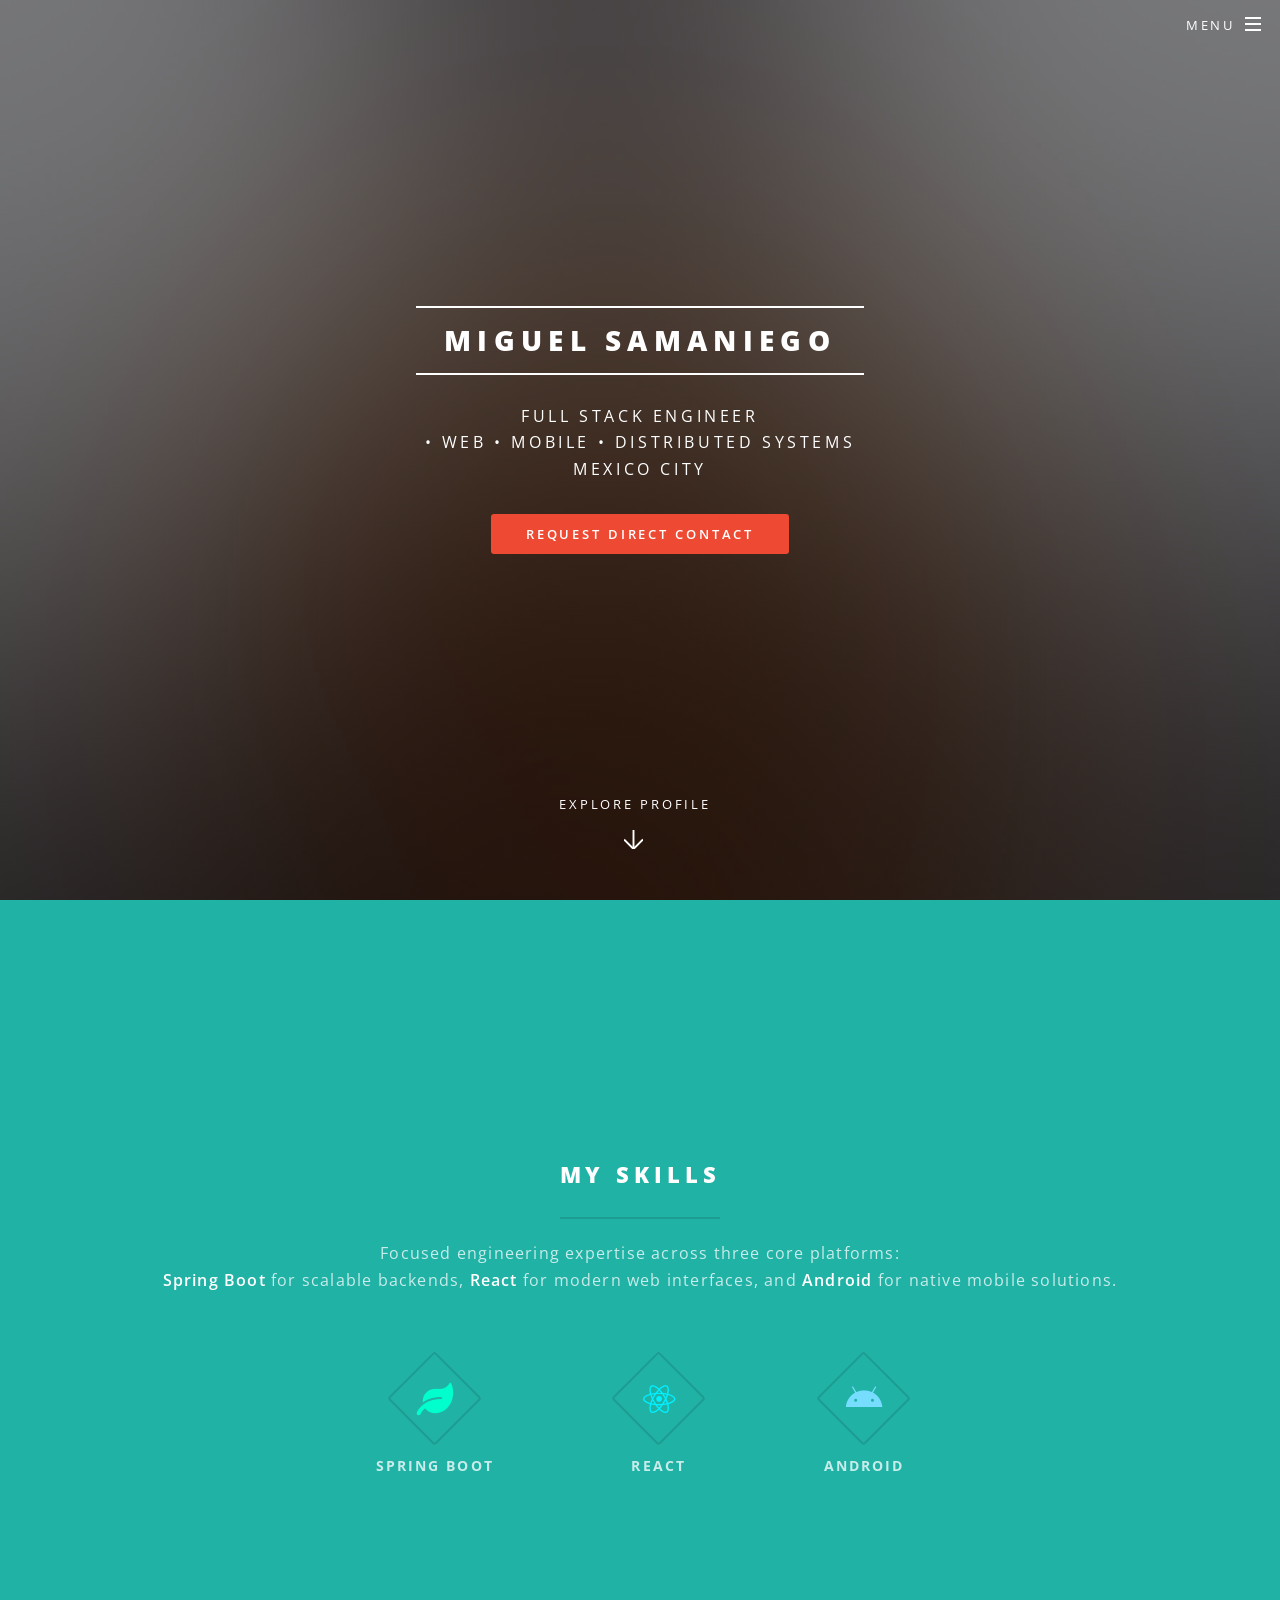
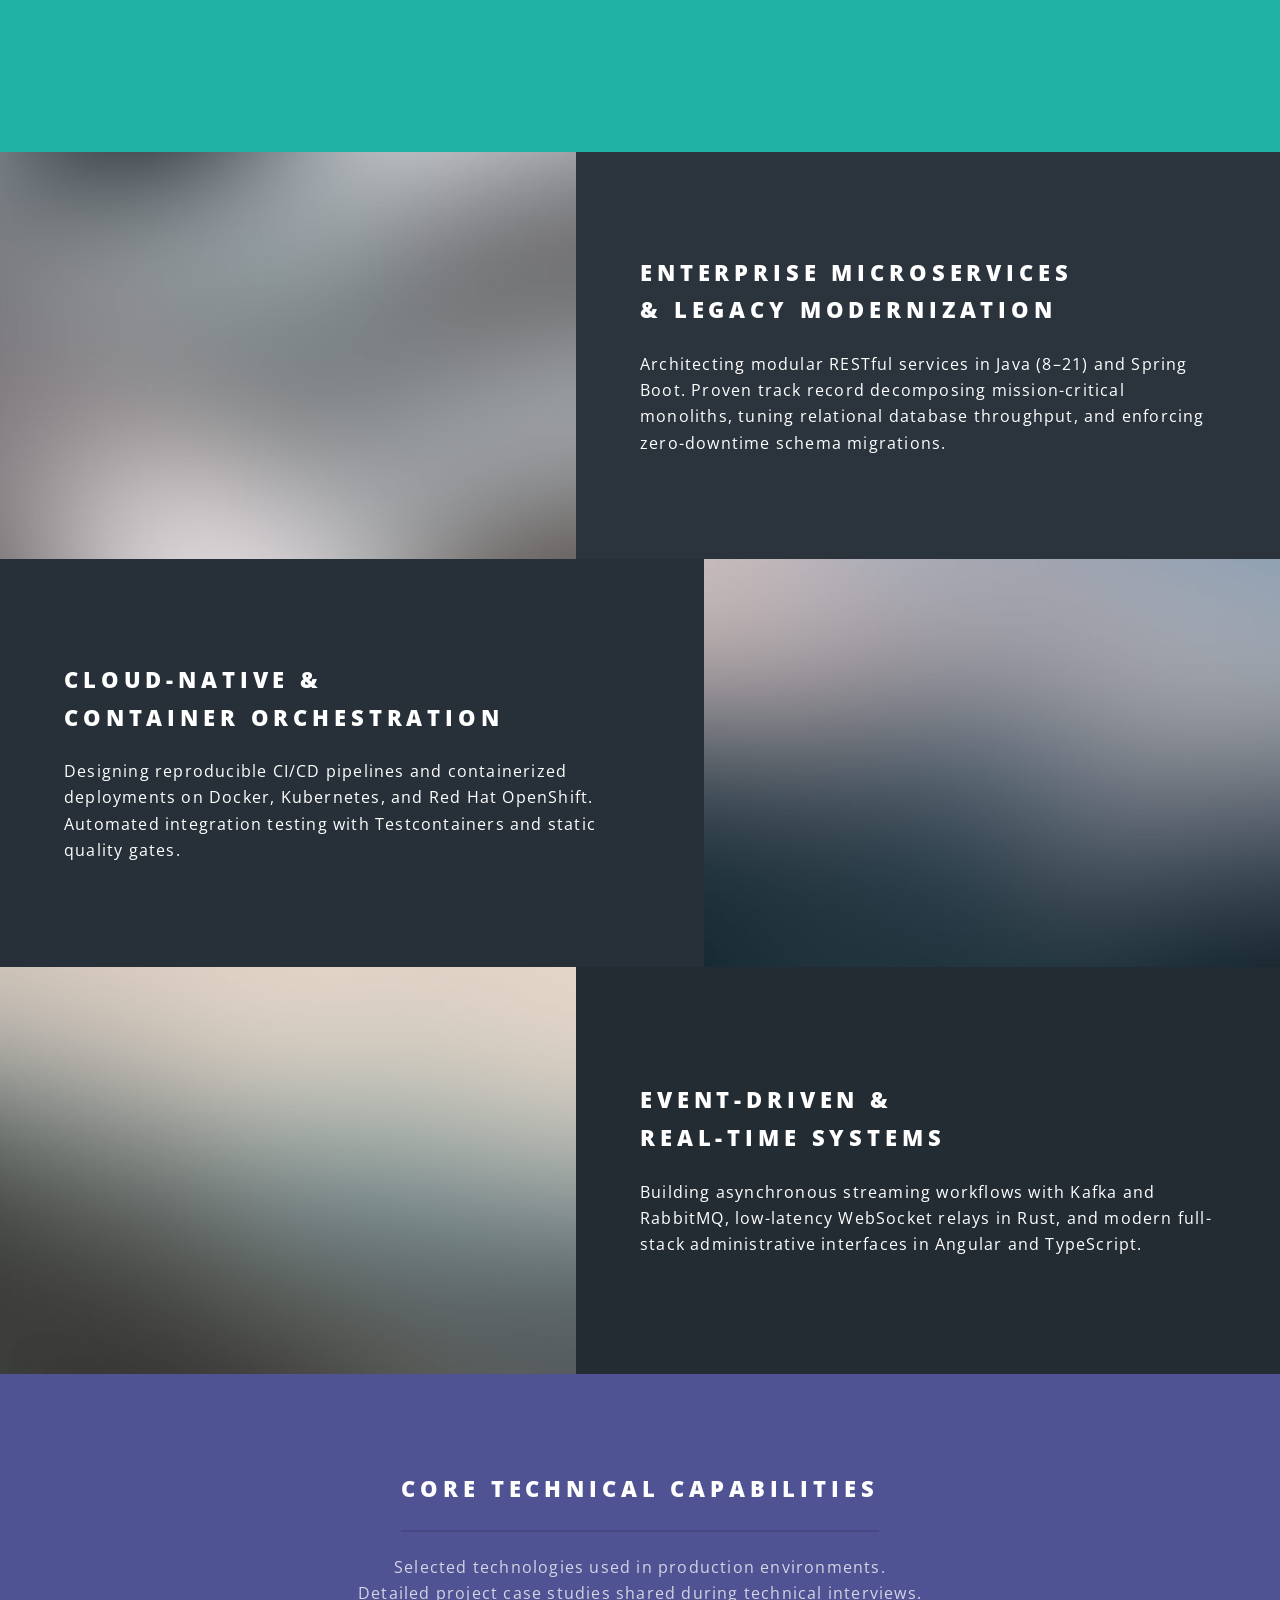
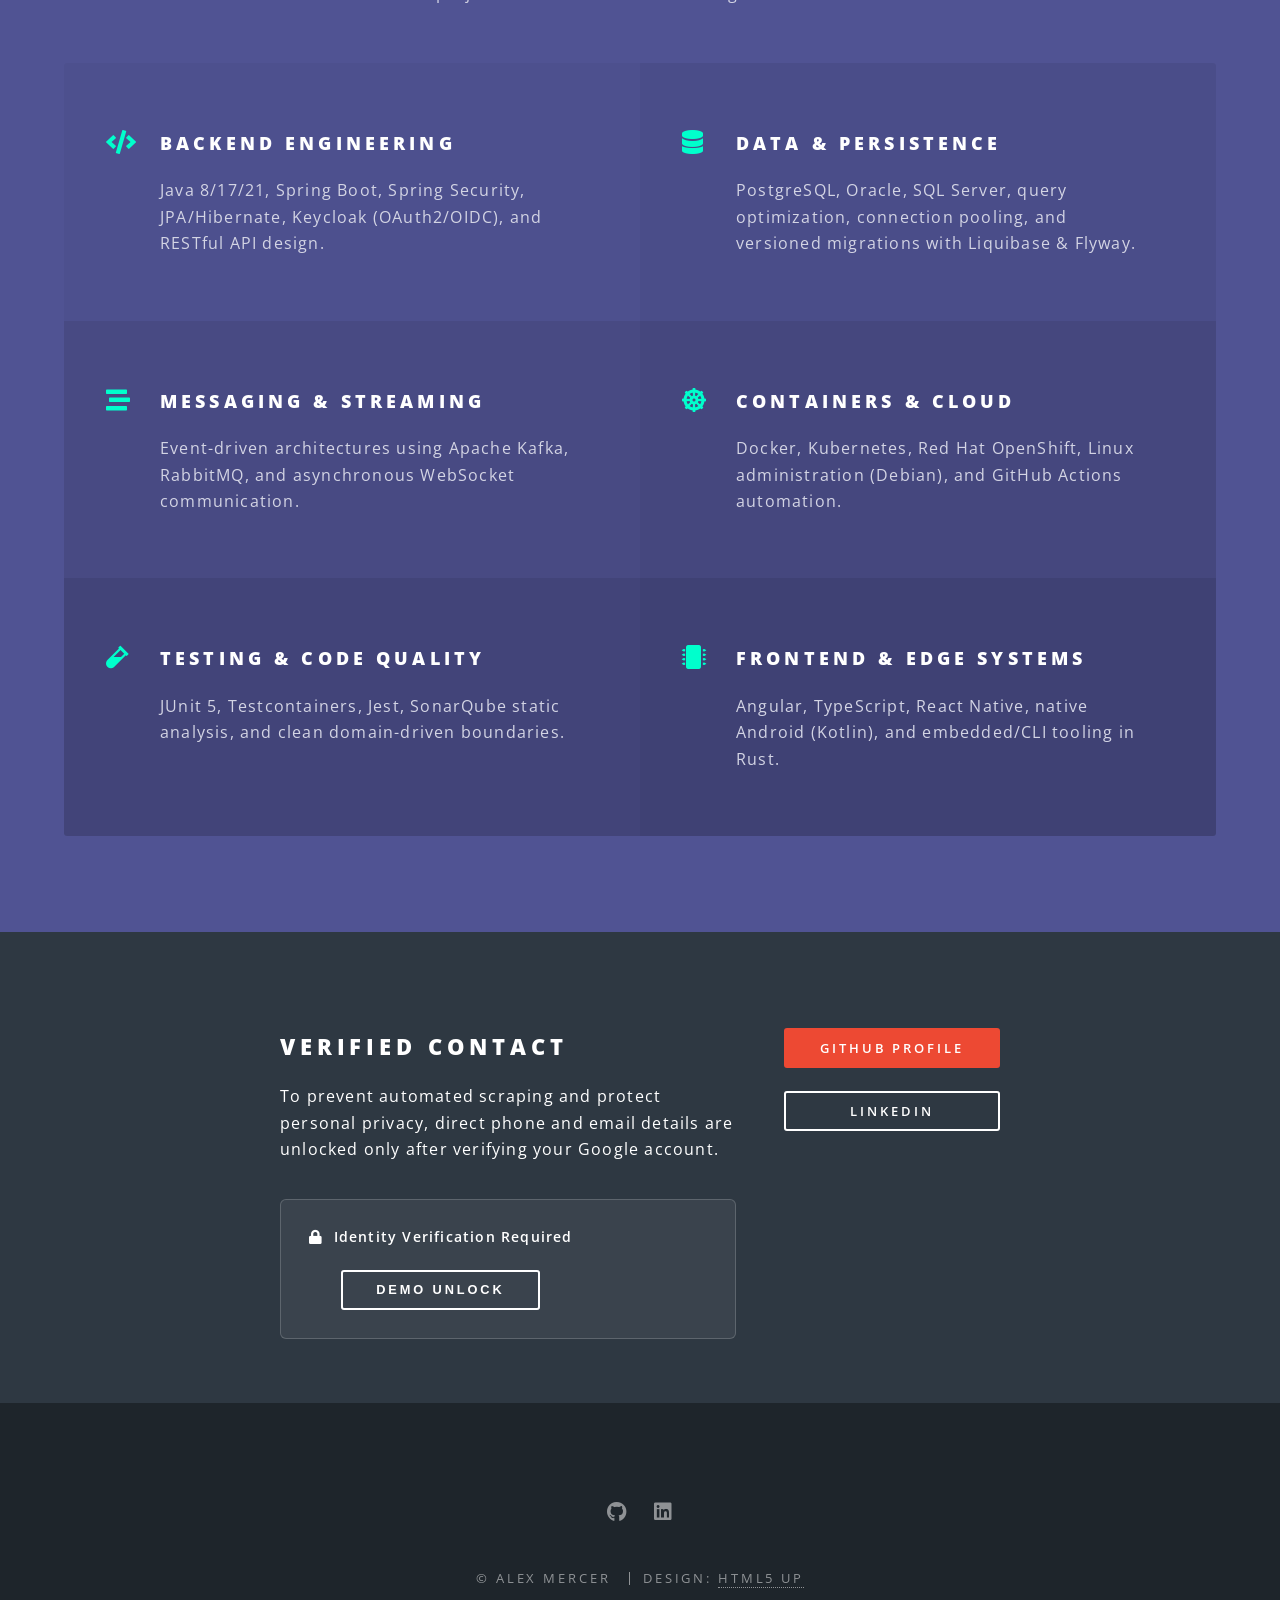
==== commit 69c0e3dc: "New propose" ====
--- a/index.html
+++ b/index.html
@@ -1,463 +1,314 @@
-<!doctype html>
+<!DOCTYPE HTML>
 <html>
+
 <head>
-<meta charset="utf-8">
-<meta name="viewport" content="width=device-width, maximum-scale=1">
-<title>Cut Edge Solutions</title>
-<link rel="icon" href="favicon.png" type="image/png">
-<link href="css/bootstrap.min.css" rel="stylesheet" type="text/css">
-<link rel="stylesheet" href="js/fancybox/jquery.fancybox.css" type="text/css" media="screen" />
-<link href="css/style.css" rel="stylesheet" type="text/css"> 
-<link href="css/font-awesome.css" rel="stylesheet" type="text/css"> 
-<link href="css/animate.css" rel="stylesheet" type="text/css">
- 
-<!--[if lt IE 9]>
-    <script src="js/respond-1.1.0.min.js"></script>
-    <script src="js/html5shiv.js"></script>
-    <script src="js/html5element.js"></script>
-<![endif]-->
- 
+	<title>P r o f i l e</title>
+	<meta charset="utf-8" />
+	<meta name="viewport" content="width=device-width, initial-scale=1, user-scalable=no" />
+	<link rel="stylesheet" href="assets/css/main.css" />
+	<noscript>
+		<link rel="stylesheet" href="assets/css/noscript.css" />
+	</noscript>
+
+	<!-- Google Identity Services (Para proteger teléfono y correo) -->
+	<script src="https://accounts.google.com/gsi/client" async defer></script>
+
+	<style>
+		/* Ajustes mínimos respetando la estética nativa de Spectral */
+		.privacy-panel {
+			background: rgba(255, 255, 255, 0.06);
+			border: 1px solid rgba(255, 255, 255, 0.18);
+			border-radius: 6px;
+			padding: 1.75em;
+			margin-top: 1.5em;
+			text-align: left;
+		}
+
+		.revealed-box {
+			display: none;
+			background: rgba(33, 178, 166, 0.15);
+			border: 1px solid #21b2a6;
+			border-radius: 6px;
+			padding: 1.5em;
+			margin-top: 1.5em;
+			text-align: left;
+		}
+
+		.revealed-box p {
+			margin-bottom: 0.5em;
+		}
+
+		.gsi-wrapper {
+			display: flex;
+			flex-wrap: wrap;
+			align-items: center;
+			gap: 1em;
+			margin-top: 1em;
+		}
+
+		#one.wrapper {
+			min-height: calc(100vh - 3em);
+			/* 3em compensa la barra superior fija */
+			display: flex;
+			align-items: center;
+			justify-content: center;
+		}
+	</style>
 </head>
-<body>
- <div id="carousel" class="carousel slide carousel-fade" data-ride="carousel">
-    <ol class="carousel-indicators">
-        <li data-target="#carousel" data-slide-to="0" class="active"></li>
-        <li data-target="#carousel" data-slide-to="1"></li>
-        <li data-target="#carousel" data-slide-to="2"></li>
-    </ol>
-    <!-- Carousel items -->
-    <div class="carousel-inner">
-        <div class="active item">
-		<div class="caption zoomIn wow animated"> 		 
-              <h2>BOOSTS <br/><strong>Success of your business</strong></h2>
-              </div>
-			  
-		<img class="" src="img/slide1.jpg" alt=""></div>
-        <div class="item">
-		<div class="caption zoomIn wow animated"> 		 			 
-              <h2>Mobile<br/><strong>Apps solutions</strong></h2>
-              </div>
-			  <img class="" src="img/slide2.jpg" alt=""></div>
-        <div class="item">
-		<div class="caption zoomIn wow animated"> 		 			
-              <h2>Web<br/><strong>Solutions</strong></h2>
-             </div><img class="" src="img/slide3.jpg" alt=""></div>
-    </div>
-    <!-- Carousel nav -->
-    <a class="carousel-control left" href="#carousel" data-slide="prev">&lsaquo;</a>
-    <a class="carousel-control right" href="#carousel" data-slide="next">&rsaquo;</a>
-</div>
-
-<!--Header_section-->
-<header id="header_wrapper">
-  <div class="container">
-    <div class="header_box">
-      <!--<div class="logo"><a href="#">Resume</a></div>-->
-	  <nav class="navbar navbar-inverse" role="navigation">
-      <div class="navbar-header">
-        <button type="button" id="nav-toggle" class="navbar-toggle" data-toggle="collapse" data-target="#main-nav"> <span class="sr-only">Toggle navigation</span> <span class="icon-bar"></span> <span class="icon-bar"></span> <span class="icon-bar"></span> </button>
-        </div>
-	    <div id="main-nav" class="collapse navbar-collapse navStyle">
-			<ul class="nav navbar-nav" id="mainNav">
-			  <li class="active"><a href="#carousel" class="scroll-link">Home</a></li>
-			  <li><a href="#aboutUs" class="scroll-link">About Me</a></li>
-			  <li><a href="#service" class="scroll-link">My Skills</a></li>
-			  <li><a href="#Portfolio" class="scroll-link">Portfolio</a></li> 
-			  <!--<li><a href="#experience" class="scroll-link">Awards</a></li> -->
-			  <li><a href="#contact" class="scroll-link">Contact</a></li>
-			</ul>
-      </div>
-	 </nav>
-    </div>
-  </div>
-</header>
-<!--Header_section--> 
-
-<section id="aboutUs"><!--Aboutus-->
-<div class="inner_wrapper about-us aboutUs-container fadeInLeft animated wow">
-  <div class="container">
-    <h2>About Me</h2>
-	<h6>A person who loves develop technological solutions</h6>
-    <div class="inner_section">
- <div class="row">
-      <div class="col-md-6"> <img class="img-responsive" src="img/about1.png" align=""> </div>
-      <div class="col-md-6">
-        <h3>My Passion</h3>
-        <p>Lorem ipsum dolor sit amet, quo meis voluptaria, erant bonorum albucius et per, ei placerat eu, te eos porro veniam. An everti maiorum detracto mea. Eu eos dicam voluptaria, erant bonorum albucius et per, ei sapientem accommodare est. Saepe dolorum constituam ei vel. Te sit malorum ceteros repudiandae, ne tritani adipisci vis.</p> 
-         
-        <p>Lorem ipsum dolor sit amet, voluptaria, erant bonorum albucius et per, ei meis audire placerat eu, te eos porro veniam. An everti maiorum detracto mea. Lorem ipsum dolor sit amet, consectetur Morbi sagittis, sem quisci ipsum gravida tortor orci ipsum gravida tortor. 
-									</p>
-
-									<ul class="about-us-list">
-										<li class="points">Consectetur Morbi sagittis, sem quisci ipsum gravida tortor</li> 
-                                        <li class="points">Sagittis, sem quis lacinia faucibus, orci ipsum gravida </li>
-										<li class="points">Ipsum dolor sit amet, consectetur Morbi sagittis, sem quisci</li>
-									</ul><!-- /.about-us-list -->
-								 
-      </div>
-    </div>
-	     </div>
-  </div> 
-  </div>
-</section>
-<!--Aboutus--> 
-
-
-<!--Service-->
-<section  id="service">
-  <div class="container">
-    <h2>My Skills</h2>
-	<h6>Lorem ipsum dolor sit amet, consectetur Morbi sagittis, sem quisci ipsum</h6>
-    <div class="service_wrapper">
-      <div class="row">
-        <div class="col-md-3">
-		<div class="service_icon delay-03s animated wow  zoomIn"> <span><i class="fa fa-android"></i></span> </div>
-          <div class="service_block">
-            
-            <h3 class="animated fadeInUp wow">Prototype</h3>
-            <p class="animated fadeInDown wow">Lorem Ipsum is simply dummy text of the printing and typesetting industry. </p>
-          </div>
-        </div>
-        <div class="col-md-3"> 
-		<div class="service_icon icon2  delay-03s animated wow zoomIn"> <span><i class="fa fa-html5"></i></span> </div> 
-		<div class="service_block">
-            <h3 class="animated fadeInUp wow">Design</h3>
-            <p class="animated fadeInDown wow">Lorem Ipsum is simply dummy text of the printing and typesetting industry.  </p>
-          </div>
-        </div>
-        <div class="col-md-3">
-		<div class="service_icon icon3  delay-03s animated wow zoomIn"> <span><i class="fa fa-apple"></i></span> </div>
-          <div class="service_block">
-            
-            <h3 class="animated fadeInUp wow">Mobile</h3>
-            <p class="animated fadeInDown wow">Lorem Ipsum is simply dummy text of the printing and typesetting industry.  </p>
-          </div>
-        </div>
-		  <div class="col-md-3">
-		<div class="service_icon icon3  delay-03s animated wow zoomIn"> <span><i class="fa fa-twitter"></i></span> </div>
-          <div class="service_block">
-            
-            <h3 class="animated fadeInUp wow">Web</h3>
-            <p class="animated fadeInDown wow">Lorem Ipsum is simply dummy text of the printing and typesetting industry.  </p>
-          </div>
-        </div>
-      </div> 
-	 
-    </div>
-  </div>
-</section>
-<!--Service-->  
-
-<!-- Portfolio -->
-<section id="Portfolio" class="content"> 
-  
-  <!-- Container -->
-  <div class="container portfolio_title"> 
-    
-    <!-- Title -->
-    <div class="section-title">
-      <h2>Portfolio</h2>
-	<h6>Lorem ipsum dolor sit amet, consectetur Morbi sagittis, sem quisci ipsum</h6>
-	  
-    </div>
-    <!--/Title --> 
-    
-  </div>
-  <!-- Container -->
-  
-  <div class="portfolio-top"></div>
-  
-  <!-- Portfolio Filters -->
-  <div class="portfolio"> 
-    
-    <div id="filters" class="sixteen columns">
-      <ul class="clearfix">
-        <li><a id="all" href="#" data-filter="*" class="active">
-          <h5>All</h5>
-          </a></li>
-        <li><a class="" href="#" data-filter=".nature">
-          <h5>Commerce</h5>
-          </a></li>
-        <li><a class="" href="#" data-filter=".wildlife">
-          <h5>Appointments</h5>
-          </a></li>
-        <li><a class="" href="#" data-filter=".citylife">
-          <h5>Transport</h5>
-          </a></li>
-        <li><a class="" href="#" data-filter=".animals">
-          <h5>Iot</h5>
-          </a></li> 
-      </ul>
-    </div>
-    <!--/Portfolio Filters --> 
-    
-    <!-- Portfolio Wrapper -->
-    <div class="isotope fadeInLeft animated wow grid" style="position: relative; overflow: hidden; height: 480px;" id="portfolio_wrapper">  
-      <!-- Portfolio Item -->
-      <figure style="position: absolute; left: 0px; top: 0px; transform: translate3d(0px, 0px, 0px) scale3d(1, 1, 1); width: 337px; opacity: 1;" class="portfolio-item one-four   animals isotope-item effect-oscar">
-	   
-        <div class="portfolio_img"> 
-		<img src="img/portfolio_pic1.jpg"  alt="Portfolio 1"> </div> 
-			<figcaption>		
-				<div>
-				  <a href="img/portfolio_pic1.jpg" class="fancybox"> 
-					<h2>Warm <span>Oscar</span></h2>
-							<p>Oscar is a decent man. He used to clean porches with pleasure.</p>
-				  </a>
+
+<body class="landing is-preload">
+
+	<!-- Page Wrapper -->
+	<div id="page-wrapper">
+
+		<!-- Header -->
+		<header id="header" class="alt">
+			<h1><a href="index.html">Miguel Samaniego</a></h1>
+			<nav id="nav">
+				<ul>
+					<li class="special">
+						<a href="#menu" class="menuToggle"><span>Menu</span></a>
+						<div id="menu">
+							<ul>
+								<li><a href="#banner" class="more scrolly">Home</a></li>
+								<li><a href="#one" class="more scrolly">Overview</a></li>
+								<li><a href="#two" class="more scrolly">Focus Areas</a></li>
+								<li><a href="#three" class="more scrolly">Core Stack</a></li>
+								<li><a href="#cta" class="more scrolly">Verified Contact</a></li>
+							</ul>
+						</div>
+					</li>
+				</ul>
+			</nav>
+		</header>
+
+		<!-- Banner -->
+		<section id="banner">
+			<div class="inner">
+				<h2>Miguel Samaniego</h2>
+				<p>Full Stack Engineer<br />
+					• Web • Mobile • Distributed Systems<br />
+					Mexico City</p>
+				<ul class="actions special">
+					<li><a href="#cta" class="button primary scrolly">Request Direct Contact</a></li>
+				</ul>
+			</div>
+			<a href="#one" class="more scrolly">Explore Profile</a>
+		</section>
+
+		<!-- One: My Skills (3 Pilares: Spring Boot, React, Android) -->
+		<section id="one" class="wrapper style1 special">
+			<div class="inner">
+				<header class="major">
+					<h2>My Skills</h2>
+					<p>Focused engineering expertise across three core platforms:<br />
+						<strong>Spring Boot</strong> for scalable backends, <strong>React</strong> for modern web
+						interfaces, and <strong>Android</strong> for native mobile solutions.
+					</p>
+				</header>
+				<ul class="icons major">
+					<li style="margin: 0 2.2em;">
+						<span class="icon solid fa-leaf major style1"><span class="label">Spring Boot</span></span>
+						<span
+							style="display:block; margin-top:1.6em; font-weight:700; letter-spacing:0.15em; font-size:0.85em; text-transform:uppercase;">Spring
+							Boot</span>
+					</li>
+					<li style="margin: 0 2.2em;">
+						<span class="icon brands fa-react major style2"><span class="label">React</span></span>
+						<span
+							style="display:block; margin-top:1.6em; font-weight:700; letter-spacing:0.15em; font-size:0.85em; text-transform:uppercase;">React</span>
+					</li>
+					<li style="margin: 0 2.2em;">
+						<span class="icon brands fa-android major style3"><span class="label">Android</span></span>
+						<span
+							style="display:block; margin-top:1.6em; font-weight:700; letter-spacing:0.15em; font-size:0.85em; text-transform:uppercase;">Android</span>
+					</li>
+				</ul>
+			</div>
+		</section>
+
+		<!-- Two: Spotlights (3 Pilares / Proyectos Parciales) -->
+		<section id="two" class="wrapper alt style2">
+			<section class="spotlight">
+				<div class="image"><img src="images/pic01.jpg" alt="Enterprise Microservices" /></div>
+				<div class="content">
+					<h2>Enterprise Microservices<br />
+						& Legacy Modernization</h2>
+					<p>Architecting modular RESTful services in Java (8–21) and Spring Boot. Proven track record
+						decomposing mission-critical monoliths, tuning relational database throughput, and enforcing
+						zero-downtime schema migrations.</p>
 				</div>
-			</figcaption>
-        </figure>
-      <!--/Portfolio Item --> 
-      
-      <!-- Portfolio Item-->
-      <figure style="position: absolute; left: 0px; top: 0px; transform: translate3d(337px, 0px, 0px) scale3d(1, 1, 1); width: 337px; opacity: 1;" class="portfolio-item one-four  wildlife isotope-item effect-oscar">
-        <div class="portfolio_img"> <img src="img/portfolio_pic2.jpg" alt="Portfolio 1"> </div>
-        	<figcaption>		
-				<div>
-				  <a href="img/portfolio_pic2.jpg" class="fancybox"> 
-					<h2>Warm <span>Oscar</span></h2>
-							<p>Oscar is a decent man. He used to clean porches with pleasure.</p>
-				  </a>
+			</section>
+			<section class="spotlight">
+				<div class="image"><img src="images/pic02.jpg" alt="Cloud Native & DevOps" /></div>
+				<div class="content">
+					<h2>Cloud-Native &<br />
+						Container Orchestration</h2>
+					<p>Designing reproducible CI/CD pipelines and containerized deployments on Docker, Kubernetes, and
+						Red Hat OpenShift. Automated integration testing with Testcontainers and static quality gates.
+					</p>
 				</div>
-			</figcaption>
-        </figure>
-      <!--/Portfolio Item --> 
-      
-      <!-- Portfolio Item -->
-      <figure style="position: absolute; left: 0px; top: 0px; transform: translate3d(674px, 0px, 0px) scale3d(1, 1, 1); width: 337px; opacity: 1;" class="portfolio-item one-four  wildlife  isotope-item effect-oscar">
-        <div class="portfolio_img"> <img src="img/portfolio_pic3.jpg" alt="Portfolio 1"> </div>
-       <figcaption>		
-				<div>
-				  <a href="img/portfolio_pic3.jpg" class="fancybox"> 
-					<h2>Warm <span>Oscar</span></h2>
-							<p>Oscar is a decent man. He used to clean porches with pleasure.</p>
-				  </a>
+			</section>
+			<section class="spotlight">
+				<div class="image"><img src="images/pic03.jpg" alt="Event-Driven & Systems" /></div>
+				<div class="content">
+					<h2>Event-Driven &<br />
+						Real-Time Systems</h2>
+					<p>Building asynchronous streaming workflows with Kafka and RabbitMQ, low-latency WebSocket relays
+						in Rust, and modern full-stack administrative interfaces in Angular and TypeScript.</p>
 				</div>
-			</figcaption>
-        </figure>
-      <!--/Portfolio Item--> 
-      
-      <!-- Portfolio Item-->
-      <figure style="position: absolute; left: 0px; top: 0px; transform: translate3d(1011px, 0px, 0px) scale3d(1, 1, 1); width: 337px; opacity: 1;" class="portfolio-item one-four  citylife  nature web isotope-item effect-oscar">
-        <div class="portfolio_img"> <img src="img/portfolio_pic4.jpg" alt="Portfolio 1"> </div>
-         <figcaption>		
-				<div>
-				  <a href="img/portfolio_pic4.jpg" class="fancybox"> 
-					<h2>Warm <span>Oscar</span></h2>
-							<p>Oscar is a decent man. He used to clean porches with pleasure.</p>
-				  </a>
-				</div>
-			</figcaption>
-      </figure>
-      <!-- Portfolio Item --> 
-      
-      <!-- Portfolio Item -->
-      <figure style="position: absolute; left: 0px; top: 0px; transform: translate3d(0px, 240px, 0px) scale3d(1, 1, 1); width: 337px; opacity: 1;" class="portfolio-item one-four  wildlife isotope-item effect-oscar">
-        <div class="portfolio_img"> <img src="img/portfolio_pic5.jpg" alt="Portfolio 1"> </div>
-       <figcaption>		
-				<div>
-				  <a href="img/portfolio_pic5.jpg" class="fancybox"> 
-					<h2>Warm <span>Oscar</span></h2>
-							<p>Oscar is a decent man. He used to clean porches with pleasure.</p>
-				  </a>
-				</div>
-			</figcaption>
-      </figure>
-      <!--/Portfolio Item --> 
-      
-      <!-- Portfolio Item -->
-      <figure style="position: absolute; left: 0px; top: 0px; transform: translate3d(337px, 240px, 0px) scale3d(1, 1, 1); width: 337px; opacity: 1;" class="portfolio-item one-four  web isotope-item effect-oscar">
-        <div class="portfolio_img"> <img src="img/portfolio_pic6.jpg" alt="Portfolio 1"> </div>
-       <figcaption>		
-				<div>
-				  <a href="img/portfolio_pic6.jpg" class="fancybox"> 
-					<h2>Warm <span>Oscar</span></h2>
-							<p>Oscar is a decent man. He used to clean porches with pleasure.</p>
-				  </a>
-				</div>
-			</figcaption>
-      </figure>
-      <!--/Portfolio Item --> 
-      
-      <!-- Portfolio Item  -->
-      <figure style="position: absolute; left: 0px; top: 0px; transform: translate3d(674px, 240px, 0px) scale3d(1, 1, 1); width: 337px; opacity: 1;" class="portfolio-item one-four  wildlife web isotope-item effect-oscar">
-        <div class="portfolio_img"> <img src="img/portfolio_pic7.jpg" alt="Portfolio 1"> </div>       
-       <figcaption>		
-				<div>
-				  <a href="img/portfolio_pic7.jpg" class="fancybox"> 
-					<h2>Warm <span>Oscar</span></h2>
-							<p>Oscar is a decent man. He used to clean porches with pleasure.</p>
-				  </a>
-				</div>
-			</figcaption>
-       </figure>
-      <!--/Portfolio Item --> 
-      
-      <!-- Portfolio Item -->
-      <figure style="position: absolute; left: 0px; top: 0px; transform: translate3d(1011px, 240px, 0px) scale3d(1, 1, 1); width: 337px; opacity: 1;" class="portfolio-item one-four   citylife isotope-item effect-oscar">
-        <div class="portfolio_img"> <img src="img/portfolio_pic8.jpg" alt="Portfolio 1"> </div>       
-      <figcaption>		
-				<div>
-				  <a href="img/portfolio_pic8.jpg" class="fancybox"> 
-					<h2>Warm <span>Oscar</span></h2>
-							<p>Oscar is a decent man. He used to clean porches with pleasure.</p>
-				  </a>
-				</div>
-			</figcaption>
-        </figure>
-      <!--/Portfolio Item --> 
-      
-    </div>
-    <!--/Portfolio Wrapper --> 
-    
-  </div>
-  <!--/Portfolio Filters -->
-  
-  <div class="portfolio_btm"></div>
-  
-  
-  <div id="project_container">
-    <div class="clear"></div>
-    <div id="project_data"></div>
-  </div>
- 
-  
-</section>
-<!--/Portfolio --> 
-<!--
-<section id="experience">
-<div class="container">
-    <section id="news" class="white-bg padding-top-bottom">
-	 <div class="section-title">
-      <h2>Awards</h2>
-	<h6>Lorem ipsum dolor sit amet, consectetur Morbi sagittis, sem quisci ipsum</h6>
-	  
-    </div>
-    	<div class="container">
-			<div class="timeline">
-				<div class="date-title">
-					<span>2015</span>
-				</div>
-				<div class="row">
-					<div class="col-sm-6 news-item">
-						<div class="news-content">
-							<div class="date">
-								<p>Oct</p> 
+			</section>
+		</section>
+
+		<!-- Three: Core Technical Capabilities -->
+		<section id="three" class="wrapper style3 special">
+			<div class="inner">
+				<header class="major">
+					<h2>Core Technical Capabilities</h2>
+					<p>Selected technologies used in production environments.<br />
+						Detailed project case studies shared during technical interviews.</p>
+				</header>
+				<ul class="features">
+					<li class="icon solid fa-code">
+						<h3>Backend Engineering</h3>
+						<p>Java 8/17/21, Spring Boot, Spring Security, JPA/Hibernate, Keycloak (OAuth2/OIDC), and
+							RESTful API design.</p>
+					</li>
+					<li class="icon solid fa-database">
+						<h3>Data & Persistence</h3>
+						<p>PostgreSQL, Oracle, SQL Server, query optimization, connection pooling, and versioned
+							migrations with Liquibase & Flyway.</p>
+					</li>
+					<li class="icon solid fa-stream">
+						<h3>Messaging & Streaming</h3>
+						<p>Event-driven architectures using Apache Kafka, RabbitMQ, and asynchronous WebSocket
+							communication.</p>
+					</li>
+					<li class="icon solid fa-dharmachakra">
+						<h3>Containers & Cloud</h3>
+						<p>Docker, Kubernetes, Red Hat OpenShift, Linux administration (Debian), and GitHub Actions
+							automation.</p>
+					</li>
+					<li class="icon solid fa-vial">
+						<h3>Testing & Code Quality</h3>
+						<p>JUnit 5, Testcontainers, Jest, SonarQube static analysis, and clean domain-driven boundaries.
+						</p>
+					</li>
+					<li class="icon solid fa-microchip">
+						<h3>Frontend & Edge Systems</h3>
+						<p>Angular, TypeScript, React Native, native Android (Kotlin), and embedded/CLI tooling in Rust.
+						</p>
+					</li>
+				</ul>
+			</div>
+		</section>
+
+		<!-- CTA: Privacy Gate con Google Sign-In -->
+		<section id="cta" class="wrapper style4">
+			<div class="inner">
+				<header>
+					<h2>Verified Contact</h2>
+					<p>To prevent automated scraping and protect personal privacy, direct phone and email details are
+						unlocked only after verifying your Google account.</p>
+
+					<!-- Panel de verificación -->
+					<div class="privacy-panel" id="privacy-gate">
+						<p style="margin-bottom: 0.75em; font-size: 0.9em;">
+							<i class="icon solid fa-lock"></i>  <strong>Identity Verification Required</strong>
+						</p>
+						<div class="gsi-wrapper">
+							<!-- Reemplaza YOUR_GOOGLE_CLIENT_ID con tu Client ID de Google Cloud -->
+							<div id="g_id_onload" data-client_id="YOUR_GOOGLE_CLIENT_ID.apps.googleusercontent.com"
+								data-context="signin" data-ux_mode="popup" data-callback="handleCredentialResponse"
+								data-auto_prompt="false">
 							</div>
-							<h2 class="news-title">Best Photographer</h2> 
-							<span>Animal Care Group</span>
-							<p>October 2013 – November 2013 (2 months)Menlo Park, CA, United States of America or one who avoids a pain that produces no resultant pleasure…</p>
-							<a class="read-more" href="#">Read More</a>
+							<div class="g_id_signin" data-type="standard" data-shape="rectangular"
+								data-theme="filled_black" data-text="signin_with" data-size="large"
+								data-logo_alignment="left">
+							</div>
+
+							<button type="button" class="button small" onclick="simulateUnlock()">
+								Demo Unlock
+							</button>
 						</div>
 					</div>
-					
-					<div class="col-sm-6 news-item right">
-						<div class="news-content">
-							<div class="date">
-								<p>Aug</p> 
-							</div>
-							<h2 class="news-title">1st Winner</h2> 
-							<span>National Awareness</span>
-							<p>October 2013 – November 2013 (2 months)Menlo Park, CA, United States of America or one who avoids a pain that produces no resultant pleasure…</p>
-							<a class="read-more" href="#">Read More</a>
-						</div>
+
+					<!-- Datos revelados tras autenticación -->
+					<div class="revealed-box" id="protected-contact-info">
+						<p><i class="icon solid fa-check-circle"></i> Verified visitor: <strong
+								id="visitor-email">recruiter@company.com</strong></p>
+						<p><strong>Direct Phone / WhatsApp:</strong> <span id="real-phone">+52 (55) 0000-0000
+								(Dummy)</span></p>
+						<p><strong>Direct Email:</strong> <span id="real-email">alex.mercer.dev@example.com</span></p>
 					</div>
-				</div>
-				 
-				
-				<div class="date-title">
-					<span>2013</span>
-				</div>
-				<div class="row">	
-					<div class="col-sm-6 news-item">
-						<div class="news-content">
-							<div class="date">
-								<p>Aug</p> 
-							</div>
-							<h2 class="news-title">Winner</h2> 
-							<span>Digital World</span>
-							<p>October 2013 – November 2013 (2 months)Menlo Park, CA, United States of America or one who avoids a pain that.</p>
-							<a class="read-more" href="#">Read More</a>
-						</div>
-					</div>
-					
-					<div class="col-sm-6 news-item right">
-						<div class="news-content">
-							<div class="date">
-								<p>Jan</p> 
-							</div>
-							<h2 class="news-title">Best Pic</h2> 
-							<span>Save World Org</span>
-							<p>October 2013 – November 2013 (2 months)Menlo Park, CA, United States of America or one who avoids a pain that produces.</p>
-							<a class="read-more" href="#">Read More</a>
-						</div>
-					</div>
-				</div>
+				</header>
+				<ul class="actions stacked">
+					<li><a href="https://github.com/username" target="_blank" rel="noopener"
+							class="button fit primary">GitHub Profile</a></li>
+					<li><a href="https://linkedin.com/in/username" target="_blank" rel="noopener"
+							class="button fit">LinkedIn</a></li>
+				</ul>
 			</div>
-		</div>
-	</section>
-</div>				                                                      
-</section> -->
-<!--Footer-->
-<footer class="footer_wrapper" id="contact">
-  <div class="container">
-    <section class="page_section contact" id="contact">
-      <div class="contact_section">
-        <h2>Contact Us</h2>
-	<h6>Lorem ipsum dolor sit amet, consectetur Morbi sagittis, sem quisci ipsum</h6>
-     
-      </div>
-      <div class="row">
-        <div class="col-lg-4 wow fadeInLeft">	
-		 <div class="contact_info">
-                            <div class="detail">
-                                <h4>UNIQUE Infoway</h4>
-                                <p>104, Some street, NewYork, USA</p>
-                            </div>
-                            <div class="detail">
-                                <h4>call us</h4>
-                                <p>+1 234 567890</p>
-                            </div>
-                            <div class="detail">
-                                <h4>Email us</h4>
-                                <p>support@sitename.com</p>
-                            </div> 
-                        </div>
-       		  
-			  
-          
-          <ul class="social_links">
-            <li class="twitter animated bounceIn wow delay-02s"><a href="javascript:void(0)"><i class="fa fa-twitter"></i></a></li>
-            <li class="facebook animated bounceIn wow delay-03s"><a href="javascript:void(0)"><i class="fa fa-facebook"></i></a></li>
-            <li class="pinterest animated bounceIn wow delay-04s"><a href="javascript:void(0)"><i class="fa fa-pinterest"></i></a></li>
-            <li class="gplus animated bounceIn wow delay-05s"><a href="javascript:void(0)"><i class="fa fa-google-plus"></i></a></li> 
-          </ul>
-        </div>
-        <div class="col-lg-8 wow fadeInLeft delay-06s">
-          <div class="form">
-            <input class="input-text" type="text" name="" value="Your Name *" onFocus="if(this.value==this.defaultValue)this.value='';" onBlur="if(this.value=='')this.value=this.defaultValue;">
-            <input class="input-text" type="text" name="" value="Your E-mail *" onFocus="if(this.value==this.defaultValue)this.value='';" onBlur="if(this.value=='')this.value=this.defaultValue;">
-            <textarea class="input-text text-area" cols="0" rows="0" onFocus="if(this.value==this.defaultValue)this.value='';" onBlur="if(this.value=='')this.value=this.defaultValue;">Your Message *</textarea>
-            <input class="input-btn" type="submit" value="send message">
-          </div>
-        </div>
-      </div>
-    </section>
-  </div><!--
-  <div class="container">
-    <div class="footer_bottom"><span>Copyright © reserved,    Template by <a href="http://webthemez.com">WebThemez.com</a>. </span> </div>
-  </div>-->
-</footer>
-
-<script type="text/javascript" src="js/jquery-1.11.0.min.js"></script>
-<script type="text/javascript" src="js/bootstrap.min.js"></script>
-<script type="text/javascript" src="js/jquery-scrolltofixed.js"></script>
-<script type="text/javascript" src="js/jquery.nav.js"></script> 
-<script type="text/javascript" src="js/jquery.easing.1.3.js"></script>
-<script type="text/javascript" src="js/jquery.isotope.js"></script>
-<script src="js/fancybox/jquery.fancybox.pack.js" type="text/javascript"></script> 
-<script type="text/javascript" src="js/wow.js"></script> 
-<script type="text/javascript" src="js/custom.js"></script>
+		</section>
+
+		<!-- Footer -->
+		<footer id="footer">
+			<ul class="icons">
+				<li><a href="https://github.com/username" target="_blank" rel="noopener"
+						class="icon brands fa-github"><span class="label">GitHub</span></a></li>
+				<li><a href="https://linkedin.com/in/username" target="_blank" rel="noopener"
+						class="icon brands fa-linkedin"><span class="label">LinkedIn</span></a></li>
+			</ul>
+			<ul class="copyright">
+				<li>© Alex Mercer</li>
+				<li>Design: <a href="http://html5up.net">HTML5 UP</a></li>
+			</ul>
+		</footer>
+
+	</div>
+
+	<!-- Scripts nativos de Spectral -->
+	<script src="assets/js/jquery.min.js"></script>
+	<script src="assets/js/jquery.scrollex.min.js"></script>
+	<script src="assets/js/jquery.scrolly.min.js"></script>
+	<script src="assets/js/browser.min.js"></script>
+	<script src="assets/js/breakpoints.min.js"></script>
+	<script src="assets/js/util.js"></script>
+	<script src="assets/js/main.js"></script>
+
+	<!-- Lógica de desbloqueo con Google Identity Services -->
+	<script>
+		async function handleCredentialResponse(response) {
+			try {
+				const payload = JSON.parse(atob(response.credential.split('.')[1]));
+				document.getElementById('visitor-email').textContent = payload.email;
+
+				/*
+				 * En producción, envía response.credential a tu Cloudflare Worker:
+				 * const res = await fetch('https://tu-worker.workers.dev', {
+				 *   method: 'POST',
+				 *   headers: { 'Content-Type': 'application/json' },
+				 *   body: JSON.stringify({ token: response.credential })
+				 * });
+				 * const data = await res.json();
+				 * document.getElementById('real-phone').textContent = data.phone;
+				 * document.getElementById('real-email').textContent = data.email;
+				 */
+
+				document.getElementById('privacy-gate').style.display = 'none';
+				document.getElementById('protected-contact-info').style.display = 'block';
+			} catch (err) {
+				console.error('Verification error:', err);
+			}
+		}
+
+		function simulateUnlock() {
+			document.getElementById('visitor-email').textContent = 'recruiter@company.com (Demo)';
+			document.getElementById('privacy-gate').style.display = 'none';
+			document.getElementById('protected-contact-info').style.display = 'block';
+		}
+	</script>
 
 </body>
-</html> 
+
+</html>
--- a/assets/css/main.css
+++ b/assets/css/main.css
@@ -0,0 +1,3999 @@
+@import url(fontawesome-all.min.css);
+@import url("https://fonts.googleapis.com/css?family=Open+Sans:400,400italic,600,600italic,800,800italic");
+
+/*
+	Spectral by HTML5 UP
+	html5up.net | @ajlkn
+	Free for personal and commercial use under the CCA 3.0 license (html5up.net/license)
+*/
+
+html, body, div, span, applet, object,
+iframe, h1, h2, h3, h4, h5, h6, p, blockquote,
+pre, a, abbr, acronym, address, big, cite,
+code, del, dfn, em, img, ins, kbd, q, s, samp,
+small, strike, strong, sub, sup, tt, var, b,
+u, i, center, dl, dt, dd, ol, ul, li, fieldset,
+form, label, legend, table, caption, tbody,
+tfoot, thead, tr, th, td, article, aside,
+canvas, details, embed, figure, figcaption,
+footer, header, hgroup, menu, nav, output, ruby,
+section, summary, time, mark, audio, video {
+	margin: 0;
+	padding: 0;
+	border: 0;
+	font-size: 100%;
+	font: inherit;
+	vertical-align: baseline;}
+
+article, aside, details, figcaption, figure,
+footer, header, hgroup, menu, nav, section {
+	display: block;}
+
+body {
+	line-height: 1;
+}
+
+ol, ul {
+	list-style: none;
+}
+
+blockquote, q {
+	quotes: none;
+}
+
+	blockquote:before, blockquote:after, q:before, q:after {
+		content: '';
+		content: none;
+	}
+
+table {
+	border-collapse: collapse;
+	border-spacing: 0;
+}
+
+body {
+	-webkit-text-size-adjust: none;
+}
+
+mark {
+	background-color: transparent;
+	color: inherit;
+}
+
+input::-moz-focus-inner {
+	border: 0;
+	padding: 0;
+}
+
+input, select, textarea {
+	-moz-appearance: none;
+	-webkit-appearance: none;
+	-ms-appearance: none;
+	appearance: none;
+}
+
+/* Basic */
+
+	@-ms-viewport {
+		width: device-width;
+	}
+
+	html {
+		box-sizing: border-box;
+	}
+
+	*, *:before, *:after {
+		box-sizing: inherit;
+	}
+
+	body {
+		background: #2e3842;
+	}
+
+		body.is-preload *, body.is-preload *:before, body.is-preload *:after {
+			-moz-animation: none !important;
+			-webkit-animation: none !important;
+			-ms-animation: none !important;
+			animation: none !important;
+			-moz-transition: none !important;
+			-webkit-transition: none !important;
+			-ms-transition: none !important;
+			transition: none !important;
+		}
+
+	body, input, select, textarea {
+		color: #fff;
+		font-family: "Open Sans", Helvetica, sans-serif;
+		font-size: 15pt;
+		font-weight: 400;
+		letter-spacing: 0.075em;
+		line-height: 1.65em;
+	}
+
+		@media screen and (max-width: 1680px) {
+
+			body, input, select, textarea {
+				font-size: 13pt;
+			}
+
+		}
+
+		@media screen and (max-width: 1280px) {
+
+			body, input, select, textarea {
+				font-size: 12pt;
+			}
+
+		}
+
+		@media screen and (max-width: 736px) {
+
+			body, input, select, textarea {
+				font-size: 11pt;
+				letter-spacing: 0.0375em;
+			}
+
+		}
+
+	a {
+		-moz-transition: color 0.2s ease, border-bottom-color 0.2s ease;
+		-webkit-transition: color 0.2s ease, border-bottom-color 0.2s ease;
+		-ms-transition: color 0.2s ease, border-bottom-color 0.2s ease;
+		transition: color 0.2s ease, border-bottom-color 0.2s ease;
+		border-bottom: dotted 1px;
+		color: inherit;
+		text-decoration: none;
+	}
+
+		a:hover {
+			border-bottom-color: transparent;
+		}
+
+	strong, b {
+		color: #fff;
+		font-weight: 600;
+	}
+
+	em, i {
+		font-style: italic;
+	}
+
+	p {
+		margin: 0 0 2em 0;
+	}
+
+	h1, h2, h3, h4, h5, h6 {
+		color: #fff;
+		font-weight: 800;
+		letter-spacing: 0.225em;
+		line-height: 1em;
+		margin: 0 0 1em 0;
+		text-transform: uppercase;
+	}
+
+		h1 a, h2 a, h3 a, h4 a, h5 a, h6 a {
+			color: inherit;
+			text-decoration: none;
+		}
+
+	h2 {
+		font-size: 1.35em;
+		line-height: 1.75em;
+	}
+
+		@media screen and (max-width: 736px) {
+
+			h2 {
+				font-size: 1.1em;
+				line-height: 1.65em;
+			}
+
+		}
+
+	h3 {
+		font-size: 1.15em;
+		line-height: 1.75em;
+	}
+
+		@media screen and (max-width: 736px) {
+
+			h3 {
+				font-size: 1em;
+				line-height: 1.65em;
+			}
+
+		}
+
+	h4 {
+		font-size: 1em;
+		line-height: 1.5em;
+	}
+
+	h5 {
+		font-size: 0.8em;
+		line-height: 1.5em;
+	}
+
+	h6 {
+		font-size: 0.7em;
+		line-height: 1.5em;
+	}
+
+	sub {
+		font-size: 0.8em;
+		position: relative;
+		top: 0.5em;
+	}
+
+	sup {
+		font-size: 0.8em;
+		position: relative;
+		top: -0.5em;
+	}
+
+	hr {
+		border: 0;
+		border-bottom: solid 2px #fff;
+		margin: 3em 0;
+	}
+
+		hr.major {
+			margin: 4.5em 0;
+		}
+
+	blockquote {
+		border-left: solid 4px #fff;
+		font-style: italic;
+		margin: 0 0 2em 0;
+		padding: 0.5em 0 0.5em 2em;
+	}
+
+	code {
+		background: rgba(144, 144, 144, 0.25);
+		border-radius: 3px;
+		font-family: "Courier New", monospace;
+		font-size: 0.9em;
+		letter-spacing: 0;
+		margin: 0 0.25em;
+		padding: 0.25em 0.65em;
+	}
+
+	pre {
+		-webkit-overflow-scrolling: touch;
+		font-family: "Courier New", monospace;
+		font-size: 0.9em;
+		margin: 0 0 2em 0;
+	}
+
+		pre code {
+			display: block;
+			line-height: 1.75em;
+			padding: 1em 1.5em;
+			overflow-x: auto;
+		}
+
+	.align-left {
+		text-align: left;
+	}
+
+	.align-center {
+		text-align: center;
+	}
+
+	.align-right {
+		text-align: right;
+	}
+
+/* Row */
+
+	.row {
+		display: flex;
+		flex-wrap: wrap;
+		box-sizing: border-box;
+		align-items: stretch;
+	}
+
+		.row > * {
+			box-sizing: border-box;
+		}
+
+		.row.gtr-uniform > * > :last-child {
+			margin-bottom: 0;
+		}
+
+		.row.aln-left {
+			justify-content: flex-start;
+		}
+
+		.row.aln-center {
+			justify-content: center;
+		}
+
+		.row.aln-right {
+			justify-content: flex-end;
+		}
+
+		.row.aln-top {
+			align-items: flex-start;
+		}
+
+		.row.aln-middle {
+			align-items: center;
+		}
+
+		.row.aln-bottom {
+			align-items: flex-end;
+		}
+
+		.row > .imp {
+			order: -1;
+		}
+
+		.row > .col-1 {
+			width: 8.33333%;
+		}
+
+		.row > .off-1 {
+			margin-left: 8.33333%;
+		}
+
+		.row > .col-2 {
+			width: 16.66667%;
+		}
+
+		.row > .off-2 {
+			margin-left: 16.66667%;
+		}
+
+		.row > .col-3 {
+			width: 25%;
+		}
+
+		.row > .off-3 {
+			margin-left: 25%;
+		}
+
+		.row > .col-4 {
+			width: 33.33333%;
+		}
+
+		.row > .off-4 {
+			margin-left: 33.33333%;
+		}
+
+		.row > .col-5 {
+			width: 41.66667%;
+		}
+
+		.row > .off-5 {
+			margin-left: 41.66667%;
+		}
+
+		.row > .col-6 {
+			width: 50%;
+		}
+
+		.row > .off-6 {
+			margin-left: 50%;
+		}
+
+		.row > .col-7 {
+			width: 58.33333%;
+		}
+
+		.row > .off-7 {
+			margin-left: 58.33333%;
+		}
+
+		.row > .col-8 {
+			width: 66.66667%;
+		}
+
+		.row > .off-8 {
+			margin-left: 66.66667%;
+		}
+
+		.row > .col-9 {
+			width: 75%;
+		}
+
+		.row > .off-9 {
+			margin-left: 75%;
+		}
+
+		.row > .col-10 {
+			width: 83.33333%;
+		}
+
+		.row > .off-10 {
+			margin-left: 83.33333%;
+		}
+
+		.row > .col-11 {
+			width: 91.66667%;
+		}
+
+		.row > .off-11 {
+			margin-left: 91.66667%;
+		}
+
+		.row > .col-12 {
+			width: 100%;
+		}
+
+		.row > .off-12 {
+			margin-left: 100%;
+		}
+
+		.row.gtr-0 {
+			margin-top: 0;
+			margin-left: 0em;
+		}
+
+			.row.gtr-0 > * {
+				padding: 0 0 0 0em;
+			}
+
+			.row.gtr-0.gtr-uniform {
+				margin-top: 0em;
+			}
+
+				.row.gtr-0.gtr-uniform > * {
+					padding-top: 0em;
+				}
+
+		.row.gtr-25 {
+			margin-top: 0;
+			margin-left: -0.375em;
+		}
+
+			.row.gtr-25 > * {
+				padding: 0 0 0 0.375em;
+			}
+
+			.row.gtr-25.gtr-uniform {
+				margin-top: -0.375em;
+			}
+
+				.row.gtr-25.gtr-uniform > * {
+					padding-top: 0.375em;
+				}
+
+		.row.gtr-50 {
+			margin-top: 0;
+			margin-left: -0.75em;
+		}
+
+			.row.gtr-50 > * {
+				padding: 0 0 0 0.75em;
+			}
+
+			.row.gtr-50.gtr-uniform {
+				margin-top: -0.75em;
+			}
+
+				.row.gtr-50.gtr-uniform > * {
+					padding-top: 0.75em;
+				}
+
+		.row {
+			margin-top: 0;
+			margin-left: -1.5em;
+		}
+
+			.row > * {
+				padding: 0 0 0 1.5em;
+			}
+
+			.row.gtr-uniform {
+				margin-top: -1.5em;
+			}
+
+				.row.gtr-uniform > * {
+					padding-top: 1.5em;
+				}
+
+		.row.gtr-150 {
+			margin-top: 0;
+			margin-left: -2.25em;
+		}
+
+			.row.gtr-150 > * {
+				padding: 0 0 0 2.25em;
+			}
+
+			.row.gtr-150.gtr-uniform {
+				margin-top: -2.25em;
+			}
+
+				.row.gtr-150.gtr-uniform > * {
+					padding-top: 2.25em;
+				}
+
+		.row.gtr-200 {
+			margin-top: 0;
+			margin-left: -3em;
+		}
+
+			.row.gtr-200 > * {
+				padding: 0 0 0 3em;
+			}
+
+			.row.gtr-200.gtr-uniform {
+				margin-top: -3em;
+			}
+
+				.row.gtr-200.gtr-uniform > * {
+					padding-top: 3em;
+				}
+
+		@media screen and (max-width: 1680px) {
+
+			.row {
+				display: flex;
+				flex-wrap: wrap;
+				box-sizing: border-box;
+				align-items: stretch;
+			}
+
+				.row > * {
+					box-sizing: border-box;
+				}
+
+				.row.gtr-uniform > * > :last-child {
+					margin-bottom: 0;
+				}
+
+				.row.aln-left {
+					justify-content: flex-start;
+				}
+
+				.row.aln-center {
+					justify-content: center;
+				}
+
+				.row.aln-right {
+					justify-content: flex-end;
+				}
+
+				.row.aln-top {
+					align-items: flex-start;
+				}
+
+				.row.aln-middle {
+					align-items: center;
+				}
+
+				.row.aln-bottom {
+					align-items: flex-end;
+				}
+
+				.row > .imp-xlarge {
+					order: -1;
+				}
+
+				.row > .col-1-xlarge {
+					width: 8.33333%;
+				}
+
+				.row > .off-1-xlarge {
+					margin-left: 8.33333%;
+				}
+
+				.row > .col-2-xlarge {
+					width: 16.66667%;
+				}
+
+				.row > .off-2-xlarge {
+					margin-left: 16.66667%;
+				}
+
+				.row > .col-3-xlarge {
+					width: 25%;
+				}
+
+				.row > .off-3-xlarge {
+					margin-left: 25%;
+				}
+
+				.row > .col-4-xlarge {
+					width: 33.33333%;
+				}
+
+				.row > .off-4-xlarge {
+					margin-left: 33.33333%;
+				}
+
+				.row > .col-5-xlarge {
+					width: 41.66667%;
+				}
+
+				.row > .off-5-xlarge {
+					margin-left: 41.66667%;
+				}
+
+				.row > .col-6-xlarge {
+					width: 50%;
+				}
+
+				.row > .off-6-xlarge {
+					margin-left: 50%;
+				}
+
+				.row > .col-7-xlarge {
+					width: 58.33333%;
+				}
+
+				.row > .off-7-xlarge {
+					margin-left: 58.33333%;
+				}
+
+				.row > .col-8-xlarge {
+					width: 66.66667%;
+				}
+
+				.row > .off-8-xlarge {
+					margin-left: 66.66667%;
+				}
+
+				.row > .col-9-xlarge {
+					width: 75%;
+				}
+
+				.row > .off-9-xlarge {
+					margin-left: 75%;
+				}
+
+				.row > .col-10-xlarge {
+					width: 83.33333%;
+				}
+
+				.row > .off-10-xlarge {
+					margin-left: 83.33333%;
+				}
+
+				.row > .col-11-xlarge {
+					width: 91.66667%;
+				}
+
+				.row > .off-11-xlarge {
+					margin-left: 91.66667%;
+				}
+
+				.row > .col-12-xlarge {
+					width: 100%;
+				}
+
+				.row > .off-12-xlarge {
+					margin-left: 100%;
+				}
+
+				.row.gtr-0 {
+					margin-top: 0;
+					margin-left: 0em;
+				}
+
+					.row.gtr-0 > * {
+						padding: 0 0 0 0em;
+					}
+
+					.row.gtr-0.gtr-uniform {
+						margin-top: 0em;
+					}
+
+						.row.gtr-0.gtr-uniform > * {
+							padding-top: 0em;
+						}
+
+				.row.gtr-25 {
+					margin-top: 0;
+					margin-left: -0.375em;
+				}
+
+					.row.gtr-25 > * {
+						padding: 0 0 0 0.375em;
+					}
+
+					.row.gtr-25.gtr-uniform {
+						margin-top: -0.375em;
+					}
+
+						.row.gtr-25.gtr-uniform > * {
+							padding-top: 0.375em;
+						}
+
+				.row.gtr-50 {
+					margin-top: 0;
+					margin-left: -0.75em;
+				}
+
+					.row.gtr-50 > * {
+						padding: 0 0 0 0.75em;
+					}
+
+					.row.gtr-50.gtr-uniform {
+						margin-top: -0.75em;
+					}
+
+						.row.gtr-50.gtr-uniform > * {
+							padding-top: 0.75em;
+						}
+
+				.row {
+					margin-top: 0;
+					margin-left: -1.5em;
+				}
+
+					.row > * {
+						padding: 0 0 0 1.5em;
+					}
+
+					.row.gtr-uniform {
+						margin-top: -1.5em;
+					}
+
+						.row.gtr-uniform > * {
+							padding-top: 1.5em;
+						}
+
+				.row.gtr-150 {
+					margin-top: 0;
+					margin-left: -2.25em;
+				}
+
+					.row.gtr-150 > * {
+						padding: 0 0 0 2.25em;
+					}
+
+					.row.gtr-150.gtr-uniform {
+						margin-top: -2.25em;
+					}
+
+						.row.gtr-150.gtr-uniform > * {
+							padding-top: 2.25em;
+						}
+
+				.row.gtr-200 {
+					margin-top: 0;
+					margin-left: -3em;
+				}
+
+					.row.gtr-200 > * {
+						padding: 0 0 0 3em;
+					}
+
+					.row.gtr-200.gtr-uniform {
+						margin-top: -3em;
+					}
+
+						.row.gtr-200.gtr-uniform > * {
+							padding-top: 3em;
+						}
+
+		}
+
+		@media screen and (max-width: 1280px) {
+
+			.row {
+				display: flex;
+				flex-wrap: wrap;
+				box-sizing: border-box;
+				align-items: stretch;
+			}
+
+				.row > * {
+					box-sizing: border-box;
+				}
+
+				.row.gtr-uniform > * > :last-child {
+					margin-bottom: 0;
+				}
+
+				.row.aln-left {
+					justify-content: flex-start;
+				}
+
+				.row.aln-center {
+					justify-content: center;
+				}
+
+				.row.aln-right {
+					justify-content: flex-end;
+				}
+
+				.row.aln-top {
+					align-items: flex-start;
+				}
+
+				.row.aln-middle {
+					align-items: center;
+				}
+
+				.row.aln-bottom {
+					align-items: flex-end;
+				}
+
+				.row > .imp-large {
+					order: -1;
+				}
+
+				.row > .col-1-large {
+					width: 8.33333%;
+				}
+
+				.row > .off-1-large {
+					margin-left: 8.33333%;
+				}
+
+				.row > .col-2-large {
+					width: 16.66667%;
+				}
+
+				.row > .off-2-large {
+					margin-left: 16.66667%;
+				}
+
+				.row > .col-3-large {
+					width: 25%;
+				}
+
+				.row > .off-3-large {
+					margin-left: 25%;
+				}
+
+				.row > .col-4-large {
+					width: 33.33333%;
+				}
+
+				.row > .off-4-large {
+					margin-left: 33.33333%;
+				}
+
+				.row > .col-5-large {
+					width: 41.66667%;
+				}
+
+				.row > .off-5-large {
+					margin-left: 41.66667%;
+				}
+
+				.row > .col-6-large {
+					width: 50%;
+				}
+
+				.row > .off-6-large {
+					margin-left: 50%;
+				}
+
+				.row > .col-7-large {
+					width: 58.33333%;
+				}
+
+				.row > .off-7-large {
+					margin-left: 58.33333%;
+				}
+
+				.row > .col-8-large {
+					width: 66.66667%;
+				}
+
+				.row > .off-8-large {
+					margin-left: 66.66667%;
+				}
+
+				.row > .col-9-large {
+					width: 75%;
+				}
+
+				.row > .off-9-large {
+					margin-left: 75%;
+				}
+
+				.row > .col-10-large {
+					width: 83.33333%;
+				}
+
+				.row > .off-10-large {
+					margin-left: 83.33333%;
+				}
+
+				.row > .col-11-large {
+					width: 91.66667%;
+				}
+
+				.row > .off-11-large {
+					margin-left: 91.66667%;
+				}
+
+				.row > .col-12-large {
+					width: 100%;
+				}
+
+				.row > .off-12-large {
+					margin-left: 100%;
+				}
+
+				.row.gtr-0 {
+					margin-top: 0;
+					margin-left: 0em;
+				}
+
+					.row.gtr-0 > * {
+						padding: 0 0 0 0em;
+					}
+
+					.row.gtr-0.gtr-uniform {
+						margin-top: 0em;
+					}
+
+						.row.gtr-0.gtr-uniform > * {
+							padding-top: 0em;
+						}
+
+				.row.gtr-25 {
+					margin-top: 0;
+					margin-left: -0.375em;
+				}
+
+					.row.gtr-25 > * {
+						padding: 0 0 0 0.375em;
+					}
+
+					.row.gtr-25.gtr-uniform {
+						margin-top: -0.375em;
+					}
+
+						.row.gtr-25.gtr-uniform > * {
+							padding-top: 0.375em;
+						}
+
+				.row.gtr-50 {
+					margin-top: 0;
+					margin-left: -0.75em;
+				}
+
+					.row.gtr-50 > * {
+						padding: 0 0 0 0.75em;
+					}
+
+					.row.gtr-50.gtr-uniform {
+						margin-top: -0.75em;
+					}
+
+						.row.gtr-50.gtr-uniform > * {
+							padding-top: 0.75em;
+						}
+
+				.row {
+					margin-top: 0;
+					margin-left: -1.5em;
+				}
+
+					.row > * {
+						padding: 0 0 0 1.5em;
+					}
+
+					.row.gtr-uniform {
+						margin-top: -1.5em;
+					}
+
+						.row.gtr-uniform > * {
+							padding-top: 1.5em;
+						}
+
+				.row.gtr-150 {
+					margin-top: 0;
+					margin-left: -2.25em;
+				}
+
+					.row.gtr-150 > * {
+						padding: 0 0 0 2.25em;
+					}
+
+					.row.gtr-150.gtr-uniform {
+						margin-top: -2.25em;
+					}
+
+						.row.gtr-150.gtr-uniform > * {
+							padding-top: 2.25em;
+						}
+
+				.row.gtr-200 {
+					margin-top: 0;
+					margin-left: -3em;
+				}
+
+					.row.gtr-200 > * {
+						padding: 0 0 0 3em;
+					}
+
+					.row.gtr-200.gtr-uniform {
+						margin-top: -3em;
+					}
+
+						.row.gtr-200.gtr-uniform > * {
+							padding-top: 3em;
+						}
+
+		}
+
+		@media screen and (max-width: 980px) {
+
+			.row {
+				display: flex;
+				flex-wrap: wrap;
+				box-sizing: border-box;
+				align-items: stretch;
+			}
+
+				.row > * {
+					box-sizing: border-box;
+				}
+
+				.row.gtr-uniform > * > :last-child {
+					margin-bottom: 0;
+				}
+
+				.row.aln-left {
+					justify-content: flex-start;
+				}
+
+				.row.aln-center {
+					justify-content: center;
+				}
+
+				.row.aln-right {
+					justify-content: flex-end;
+				}
+
+				.row.aln-top {
+					align-items: flex-start;
+				}
+
+				.row.aln-middle {
+					align-items: center;
+				}
+
+				.row.aln-bottom {
+					align-items: flex-end;
+				}
+
+				.row > .imp-medium {
+					order: -1;
+				}
+
+				.row > .col-1-medium {
+					width: 8.33333%;
+				}
+
+				.row > .off-1-medium {
+					margin-left: 8.33333%;
+				}
+
+				.row > .col-2-medium {
+					width: 16.66667%;
+				}
+
+				.row > .off-2-medium {
+					margin-left: 16.66667%;
+				}
+
+				.row > .col-3-medium {
+					width: 25%;
+				}
+
+				.row > .off-3-medium {
+					margin-left: 25%;
+				}
+
+				.row > .col-4-medium {
+					width: 33.33333%;
+				}
+
+				.row > .off-4-medium {
+					margin-left: 33.33333%;
+				}
+
+				.row > .col-5-medium {
+					width: 41.66667%;
+				}
+
+				.row > .off-5-medium {
+					margin-left: 41.66667%;
+				}
+
+				.row > .col-6-medium {
+					width: 50%;
+				}
+
+				.row > .off-6-medium {
+					margin-left: 50%;
+				}
+
+				.row > .col-7-medium {
+					width: 58.33333%;
+				}
+
+				.row > .off-7-medium {
+					margin-left: 58.33333%;
+				}
+
+				.row > .col-8-medium {
+					width: 66.66667%;
+				}
+
+				.row > .off-8-medium {
+					margin-left: 66.66667%;
+				}
+
+				.row > .col-9-medium {
+					width: 75%;
+				}
+
+				.row > .off-9-medium {
+					margin-left: 75%;
+				}
+
+				.row > .col-10-medium {
+					width: 83.33333%;
+				}
+
+				.row > .off-10-medium {
+					margin-left: 83.33333%;
+				}
+
+				.row > .col-11-medium {
+					width: 91.66667%;
+				}
+
+				.row > .off-11-medium {
+					margin-left: 91.66667%;
+				}
+
+				.row > .col-12-medium {
+					width: 100%;
+				}
+
+				.row > .off-12-medium {
+					margin-left: 100%;
+				}
+
+				.row.gtr-0 {
+					margin-top: 0;
+					margin-left: 0em;
+				}
+
+					.row.gtr-0 > * {
+						padding: 0 0 0 0em;
+					}
+
+					.row.gtr-0.gtr-uniform {
+						margin-top: 0em;
+					}
+
+						.row.gtr-0.gtr-uniform > * {
+							padding-top: 0em;
+						}
+
+				.row.gtr-25 {
+					margin-top: 0;
+					margin-left: -0.375em;
+				}
+
+					.row.gtr-25 > * {
+						padding: 0 0 0 0.375em;
+					}
+
+					.row.gtr-25.gtr-uniform {
+						margin-top: -0.375em;
+					}
+
+						.row.gtr-25.gtr-uniform > * {
+							padding-top: 0.375em;
+						}
+
+				.row.gtr-50 {
+					margin-top: 0;
+					margin-left: -0.75em;
+				}
+
+					.row.gtr-50 > * {
+						padding: 0 0 0 0.75em;
+					}
+
+					.row.gtr-50.gtr-uniform {
+						margin-top: -0.75em;
+					}
+
+						.row.gtr-50.gtr-uniform > * {
+							padding-top: 0.75em;
+						}
+
+				.row {
+					margin-top: 0;
+					margin-left: -1.5em;
+				}
+
+					.row > * {
+						padding: 0 0 0 1.5em;
+					}
+
+					.row.gtr-uniform {
+						margin-top: -1.5em;
+					}
+
+						.row.gtr-uniform > * {
+							padding-top: 1.5em;
+						}
+
+				.row.gtr-150 {
+					margin-top: 0;
+					margin-left: -2.25em;
+				}
+
+					.row.gtr-150 > * {
+						padding: 0 0 0 2.25em;
+					}
+
+					.row.gtr-150.gtr-uniform {
+						margin-top: -2.25em;
+					}
+
+						.row.gtr-150.gtr-uniform > * {
+							padding-top: 2.25em;
+						}
+
+				.row.gtr-200 {
+					margin-top: 0;
+					margin-left: -3em;
+				}
+
+					.row.gtr-200 > * {
+						padding: 0 0 0 3em;
+					}
+
+					.row.gtr-200.gtr-uniform {
+						margin-top: -3em;
+					}
+
+						.row.gtr-200.gtr-uniform > * {
+							padding-top: 3em;
+						}
+
+		}
+
+		@media screen and (max-width: 736px) {
+
+			.row {
+				display: flex;
+				flex-wrap: wrap;
+				box-sizing: border-box;
+				align-items: stretch;
+			}
+
+				.row > * {
+					box-sizing: border-box;
+				}
+
+				.row.gtr-uniform > * > :last-child {
+					margin-bottom: 0;
+				}
+
+				.row.aln-left {
+					justify-content: flex-start;
+				}
+
+				.row.aln-center {
+					justify-content: center;
+				}
+
+				.row.aln-right {
+					justify-content: flex-end;
+				}
+
+				.row.aln-top {
+					align-items: flex-start;
+				}
+
+				.row.aln-middle {
+					align-items: center;
+				}
+
+				.row.aln-bottom {
+					align-items: flex-end;
+				}
+
+				.row > .imp-small {
+					order: -1;
+				}
+
+				.row > .col-1-small {
+					width: 8.33333%;
+				}
+
+				.row > .off-1-small {
+					margin-left: 8.33333%;
+				}
+
+				.row > .col-2-small {
+					width: 16.66667%;
+				}
+
+				.row > .off-2-small {
+					margin-left: 16.66667%;
+				}
+
+				.row > .col-3-small {
+					width: 25%;
+				}
+
+				.row > .off-3-small {
+					margin-left: 25%;
+				}
+
+				.row > .col-4-small {
+					width: 33.33333%;
+				}
+
+				.row > .off-4-small {
+					margin-left: 33.33333%;
+				}
+
+				.row > .col-5-small {
+					width: 41.66667%;
+				}
+
+				.row > .off-5-small {
+					margin-left: 41.66667%;
+				}
+
+				.row > .col-6-small {
+					width: 50%;
+				}
+
+				.row > .off-6-small {
+					margin-left: 50%;
+				}
+
+				.row > .col-7-small {
+					width: 58.33333%;
+				}
+
+				.row > .off-7-small {
+					margin-left: 58.33333%;
+				}
+
+				.row > .col-8-small {
+					width: 66.66667%;
+				}
+
+				.row > .off-8-small {
+					margin-left: 66.66667%;
+				}
+
+				.row > .col-9-small {
+					width: 75%;
+				}
+
+				.row > .off-9-small {
+					margin-left: 75%;
+				}
+
+				.row > .col-10-small {
+					width: 83.33333%;
+				}
+
+				.row > .off-10-small {
+					margin-left: 83.33333%;
+				}
+
+				.row > .col-11-small {
+					width: 91.66667%;
+				}
+
+				.row > .off-11-small {
+					margin-left: 91.66667%;
+				}
+
+				.row > .col-12-small {
+					width: 100%;
+				}
+
+				.row > .off-12-small {
+					margin-left: 100%;
+				}
+
+				.row.gtr-0 {
+					margin-top: 0;
+					margin-left: 0em;
+				}
+
+					.row.gtr-0 > * {
+						padding: 0 0 0 0em;
+					}
+
+					.row.gtr-0.gtr-uniform {
+						margin-top: 0em;
+					}
+
+						.row.gtr-0.gtr-uniform > * {
+							padding-top: 0em;
+						}
+
+				.row.gtr-25 {
+					margin-top: 0;
+					margin-left: -0.375em;
+				}
+
+					.row.gtr-25 > * {
+						padding: 0 0 0 0.375em;
+					}
+
+					.row.gtr-25.gtr-uniform {
+						margin-top: -0.375em;
+					}
+
+						.row.gtr-25.gtr-uniform > * {
+							padding-top: 0.375em;
+						}
+
+				.row.gtr-50 {
+					margin-top: 0;
+					margin-left: -0.75em;
+				}
+
+					.row.gtr-50 > * {
+						padding: 0 0 0 0.75em;
+					}
+
+					.row.gtr-50.gtr-uniform {
+						margin-top: -0.75em;
+					}
+
+						.row.gtr-50.gtr-uniform > * {
+							padding-top: 0.75em;
+						}
+
+				.row {
+					margin-top: 0;
+					margin-left: -1.5em;
+				}
+
+					.row > * {
+						padding: 0 0 0 1.5em;
+					}
+
+					.row.gtr-uniform {
+						margin-top: -1.5em;
+					}
+
+						.row.gtr-uniform > * {
+							padding-top: 1.5em;
+						}
+
+				.row.gtr-150 {
+					margin-top: 0;
+					margin-left: -2.25em;
+				}
+
+					.row.gtr-150 > * {
+						padding: 0 0 0 2.25em;
+					}
+
+					.row.gtr-150.gtr-uniform {
+						margin-top: -2.25em;
+					}
+
+						.row.gtr-150.gtr-uniform > * {
+							padding-top: 2.25em;
+						}
+
+				.row.gtr-200 {
+					margin-top: 0;
+					margin-left: -3em;
+				}
+
+					.row.gtr-200 > * {
+						padding: 0 0 0 3em;
+					}
+
+					.row.gtr-200.gtr-uniform {
+						margin-top: -3em;
+					}
+
+						.row.gtr-200.gtr-uniform > * {
+							padding-top: 3em;
+						}
+
+		}
+
+		@media screen and (max-width: 480px) {
+
+			.row {
+				display: flex;
+				flex-wrap: wrap;
+				box-sizing: border-box;
+				align-items: stretch;
+			}
+
+				.row > * {
+					box-sizing: border-box;
+				}
+
+				.row.gtr-uniform > * > :last-child {
+					margin-bottom: 0;
+				}
+
+				.row.aln-left {
+					justify-content: flex-start;
+				}
+
+				.row.aln-center {
+					justify-content: center;
+				}
+
+				.row.aln-right {
+					justify-content: flex-end;
+				}
+
+				.row.aln-top {
+					align-items: flex-start;
+				}
+
+				.row.aln-middle {
+					align-items: center;
+				}
+
+				.row.aln-bottom {
+					align-items: flex-end;
+				}
+
+				.row > .imp-xsmall {
+					order: -1;
+				}
+
+				.row > .col-1-xsmall {
+					width: 8.33333%;
+				}
+
+				.row > .off-1-xsmall {
+					margin-left: 8.33333%;
+				}
+
+				.row > .col-2-xsmall {
+					width: 16.66667%;
+				}
+
+				.row > .off-2-xsmall {
+					margin-left: 16.66667%;
+				}
+
+				.row > .col-3-xsmall {
+					width: 25%;
+				}
+
+				.row > .off-3-xsmall {
+					margin-left: 25%;
+				}
+
+				.row > .col-4-xsmall {
+					width: 33.33333%;
+				}
+
+				.row > .off-4-xsmall {
+					margin-left: 33.33333%;
+				}
+
+				.row > .col-5-xsmall {
+					width: 41.66667%;
+				}
+
+				.row > .off-5-xsmall {
+					margin-left: 41.66667%;
+				}
+
+				.row > .col-6-xsmall {
+					width: 50%;
+				}
+
+				.row > .off-6-xsmall {
+					margin-left: 50%;
+				}
+
+				.row > .col-7-xsmall {
+					width: 58.33333%;
+				}
+
+				.row > .off-7-xsmall {
+					margin-left: 58.33333%;
+				}
+
+				.row > .col-8-xsmall {
+					width: 66.66667%;
+				}
+
+				.row > .off-8-xsmall {
+					margin-left: 66.66667%;
+				}
+
+				.row > .col-9-xsmall {
+					width: 75%;
+				}
+
+				.row > .off-9-xsmall {
+					margin-left: 75%;
+				}
+
+				.row > .col-10-xsmall {
+					width: 83.33333%;
+				}
+
+				.row > .off-10-xsmall {
+					margin-left: 83.33333%;
+				}
+
+				.row > .col-11-xsmall {
+					width: 91.66667%;
+				}
+
+				.row > .off-11-xsmall {
+					margin-left: 91.66667%;
+				}
+
+				.row > .col-12-xsmall {
+					width: 100%;
+				}
+
+				.row > .off-12-xsmall {
+					margin-left: 100%;
+				}
+
+				.row.gtr-0 {
+					margin-top: 0;
+					margin-left: 0em;
+				}
+
+					.row.gtr-0 > * {
+						padding: 0 0 0 0em;
+					}
+
+					.row.gtr-0.gtr-uniform {
+						margin-top: 0em;
+					}
+
+						.row.gtr-0.gtr-uniform > * {
+							padding-top: 0em;
+						}
+
+				.row.gtr-25 {
+					margin-top: 0;
+					margin-left: -0.375em;
+				}
+
+					.row.gtr-25 > * {
+						padding: 0 0 0 0.375em;
+					}
+
+					.row.gtr-25.gtr-uniform {
+						margin-top: -0.375em;
+					}
+
+						.row.gtr-25.gtr-uniform > * {
+							padding-top: 0.375em;
+						}
+
+				.row.gtr-50 {
+					margin-top: 0;
+					margin-left: -0.75em;
+				}
+
+					.row.gtr-50 > * {
+						padding: 0 0 0 0.75em;
+					}
+
+					.row.gtr-50.gtr-uniform {
+						margin-top: -0.75em;
+					}
+
+						.row.gtr-50.gtr-uniform > * {
+							padding-top: 0.75em;
+						}
+
+				.row {
+					margin-top: 0;
+					margin-left: -1.5em;
+				}
+
+					.row > * {
+						padding: 0 0 0 1.5em;
+					}
+
+					.row.gtr-uniform {
+						margin-top: -1.5em;
+					}
+
+						.row.gtr-uniform > * {
+							padding-top: 1.5em;
+						}
+
+				.row.gtr-150 {
+					margin-top: 0;
+					margin-left: -2.25em;
+				}
+
+					.row.gtr-150 > * {
+						padding: 0 0 0 2.25em;
+					}
+
+					.row.gtr-150.gtr-uniform {
+						margin-top: -2.25em;
+					}
+
+						.row.gtr-150.gtr-uniform > * {
+							padding-top: 2.25em;
+						}
+
+				.row.gtr-200 {
+					margin-top: 0;
+					margin-left: -3em;
+				}
+
+					.row.gtr-200 > * {
+						padding: 0 0 0 3em;
+					}
+
+					.row.gtr-200.gtr-uniform {
+						margin-top: -3em;
+					}
+
+						.row.gtr-200.gtr-uniform > * {
+							padding-top: 3em;
+						}
+
+		}
+
+/* Section/Article */
+
+	section.special, article.special {
+		text-align: center;
+	}
+
+	header p {
+		color: rgba(255, 255, 255, 0.5);
+		position: relative;
+		top: -0.25em;
+	}
+
+	header h3 + p {
+		font-size: 1.1em;
+	}
+
+	header h4 + p,
+	header h5 + p,
+	header h6 + p {
+		font-size: 0.9em;
+	}
+
+	header.major {
+		margin: 0 0 3.5em 0;
+	}
+
+		header.major h2, header.major h3, header.major h4, header.major h5, header.major h6 {
+			border-bottom: solid 2px #fff;
+			display: inline-block;
+			padding-bottom: 1em;
+			position: relative;
+		}
+
+			header.major h2:after, header.major h3:after, header.major h4:after, header.major h5:after, header.major h6:after {
+				content: '';
+				display: block;
+				height: 1px;
+			}
+
+		header.major p {
+			color: #fff;
+			top: 0;
+		}
+
+		@media screen and (max-width: 736px) {
+
+			header.major {
+				margin: 0 0 2em 0;
+			}
+
+		}
+
+	@media screen and (max-width: 980px) {
+
+		header br {
+			display: none;
+		}
+
+	}
+
+/* Form */
+
+	form {
+		margin: 0 0 2em 0;
+	}
+
+	label {
+		color: #fff;
+		display: block;
+		font-size: 0.9em;
+		font-weight: 600;
+		margin: 0 0 1em 0;
+	}
+
+	input[type="text"],
+	input[type="password"],
+	input[type="email"],
+	select,
+	textarea {
+		-moz-appearance: none;
+		-webkit-appearance: none;
+		-ms-appearance: none;
+		appearance: none;
+		background-color: rgba(144, 144, 144, 0.25);
+		border-radius: 3px;
+		border: none;
+		color: inherit;
+		display: block;
+		outline: 0;
+		padding: 0 1em;
+		text-decoration: none;
+		width: 100%;
+	}
+
+		input[type="text"]:invalid,
+		input[type="password"]:invalid,
+		input[type="email"]:invalid,
+		select:invalid,
+		textarea:invalid {
+			box-shadow: none;
+		}
+
+		input[type="text"]:focus,
+		input[type="password"]:focus,
+		input[type="email"]:focus,
+		select:focus,
+		textarea:focus {
+			box-shadow: 0 0 0 2px #21b2a6;
+		}
+
+	select {
+		background-size: 1.25em;
+		background-repeat: no-repeat;
+		background-position: calc(100% - 1em) center;
+		height: 2.75em;
+		padding-right: 2.75em;
+		text-overflow: ellipsis;
+	}
+
+		select:focus::-ms-value {
+			background-color: transparent;
+		}
+
+		select::-ms-expand {
+			display: none;
+		}
+
+	input[type="text"],
+	input[type="password"],
+	input[type="email"],
+	select {
+		height: 2.75em;
+	}
+
+	textarea {
+		padding: 0.75em 1em;
+	}
+
+	input[type="checkbox"],
+	input[type="radio"] {
+		-moz-appearance: none;
+		-webkit-appearance: none;
+		-ms-appearance: none;
+		appearance: none;
+		display: block;
+		float: left;
+		margin-right: -2em;
+		opacity: 0;
+		width: 1em;
+		z-index: -1;
+	}
+
+		input[type="checkbox"] + label,
+		input[type="radio"] + label {
+			text-decoration: none;
+			color: #fff;
+			cursor: pointer;
+			display: inline-block;
+			font-size: 1em;
+			font-weight: 400;
+			padding-left: 2.4em;
+			padding-right: 0.75em;
+			position: relative;
+		}
+
+			input[type="checkbox"] + label:before,
+			input[type="radio"] + label:before {
+				-moz-osx-font-smoothing: grayscale;
+				-webkit-font-smoothing: antialiased;
+				display: inline-block;
+				font-style: normal;
+				font-variant: normal;
+				text-rendering: auto;
+				line-height: 1;
+				text-transform: none !important;
+				font-family: 'Font Awesome 5 Free';
+				font-weight: 900;
+			}
+
+			input[type="checkbox"] + label:before,
+			input[type="radio"] + label:before {
+				background: rgba(144, 144, 144, 0.25);
+				border-radius: 3px;
+				content: '';
+				display: inline-block;
+				font-size: 0.8em;
+				height: 2.0625em;
+				left: 0;
+				line-height: 2.0625em;
+				position: absolute;
+				text-align: center;
+				top: 0;
+				width: 2.0625em;
+			}
+
+		input[type="checkbox"]:checked + label:before,
+		input[type="radio"]:checked + label:before {
+			background: #2e3842;
+			color: #fff;
+			content: '\f00c';
+		}
+
+		input[type="checkbox"]:focus + label:before,
+		input[type="radio"]:focus + label:before {
+			box-shadow: 0 0 0 2px #21b2a6;
+		}
+
+	input[type="checkbox"] + label:before {
+		border-radius: 3px;
+	}
+
+	input[type="radio"] + label:before {
+		border-radius: 100%;
+	}
+
+	::-webkit-input-placeholder {
+		color: rgba(255, 255, 255, 0.5) !important;
+		opacity: 1.0;
+	}
+
+	:-moz-placeholder {
+		color: rgba(255, 255, 255, 0.5) !important;
+		opacity: 1.0;
+	}
+
+	::-moz-placeholder {
+		color: rgba(255, 255, 255, 0.5) !important;
+		opacity: 1.0;
+	}
+
+	:-ms-input-placeholder {
+		color: rgba(255, 255, 255, 0.5) !important;
+		opacity: 1.0;
+	}
+
+/* Box */
+
+	.box {
+		border-radius: 3px;
+		border: solid 2px #fff;
+		margin-bottom: 2em;
+		padding: 1.5em;
+	}
+
+		.box > :last-child,
+		.box > :last-child > :last-child,
+		.box > :last-child > :last-child > :last-child {
+			margin-bottom: 0;
+		}
+
+		.box.alt {
+			border: 0;
+			border-radius: 0;
+			padding: 0;
+		}
+
+/* Icon */
+
+	.icon {
+		text-decoration: none;
+		border-bottom: none;
+		position: relative;
+	}
+
+		.icon:before {
+			-moz-osx-font-smoothing: grayscale;
+			-webkit-font-smoothing: antialiased;
+			display: inline-block;
+			font-style: normal;
+			font-variant: normal;
+			text-rendering: auto;
+			line-height: 1;
+			text-transform: none !important;
+			font-family: 'Font Awesome 5 Free';
+			font-weight: 400;
+		}
+
+		.icon > .label {
+			display: none;
+		}
+
+		.icon:before {
+			line-height: inherit;
+		}
+
+		.icon.solid:before {
+			font-weight: 900;
+		}
+
+		.icon.brands:before {
+			font-family: 'Font Awesome 5 Brands';
+		}
+
+		.icon.major {
+			-moz-transform: rotate(-45deg);
+			-webkit-transform: rotate(-45deg);
+			-ms-transform: rotate(-45deg);
+			transform: rotate(-45deg);
+			border-radius: 3px;
+			border: solid 2px #fff;
+			display: inline-block;
+			font-size: 1.35em;
+			height: calc(3em + 2px);
+			line-height: 3em;
+			text-align: center;
+			width: calc(3em + 2px);
+		}
+
+			.icon.major:before {
+				-moz-transform: rotate(45deg);
+				-webkit-transform: rotate(45deg);
+				-ms-transform: rotate(45deg);
+				transform: rotate(45deg);
+				display: inline-block;
+				font-size: 1.5em;
+			}
+
+			@media screen and (max-width: 736px) {
+
+				.icon.major {
+					font-size: 1em;
+				}
+
+			}
+
+		.icon.style1 {
+			color: #00ffcc;
+		}
+
+		.icon.style2 {
+			color: #00f0ff;
+		}
+
+		.icon.style3 {
+			color: #76ddff;
+		}
+
+/* Image */
+
+	.image {
+		border-radius: 3px;
+		border: 0;
+		display: inline-block;
+		position: relative;
+	}
+
+		.image img {
+			border-radius: 3px;
+			display: block;
+		}
+
+		.image.left {
+			float: left;
+			margin: 0 2em 2em 0;
+			top: 0.25em;
+		}
+
+		.image.right {
+			float: right;
+			margin: 0 0 2em 2em;
+			top: 0.25em;
+		}
+
+		.image.left, .image.right {
+			max-width: 40%;
+		}
+
+			.image.left img, .image.right img {
+				width: 100%;
+			}
+
+		.image.fit {
+			display: block;
+			margin: 0 0 2em 0;
+			width: 100%;
+		}
+
+			.image.fit img {
+				width: 100%;
+			}
+
+/* List */
+
+	ol {
+		list-style: decimal;
+		margin: 0 0 2em 0;
+		padding-left: 1.25em;
+	}
+
+		ol li {
+			padding-left: 0.25em;
+		}
+
+	ul {
+		list-style: disc;
+		margin: 0 0 2em 0;
+		padding-left: 1em;
+	}
+
+		ul li {
+			padding-left: 0.5em;
+		}
+
+		ul.alt {
+			list-style: none;
+			padding-left: 0;
+		}
+
+			ul.alt li {
+				border-top: solid 1px #fff;
+				padding: 0.5em 0;
+			}
+
+				ul.alt li:first-child {
+					border-top: 0;
+					padding-top: 0;
+				}
+
+	dl {
+		margin: 0 0 2em 0;
+	}
+
+/* Actions */
+
+	ul.actions {
+		display: -moz-flex;
+		display: -webkit-flex;
+		display: -ms-flex;
+		display: flex;
+		cursor: default;
+		list-style: none;
+		margin-left: -1em;
+		padding-left: 0;
+	}
+
+		ul.actions li {
+			padding: 0 0 0 1em;
+			vertical-align: middle;
+		}
+
+		ul.actions.special {
+			-moz-justify-content: center;
+			-webkit-justify-content: center;
+			-ms-justify-content: center;
+			justify-content: center;
+			width: 100%;
+			margin-left: 0;
+		}
+
+			ul.actions.special li:first-child {
+				padding-left: 0;
+			}
+
+		ul.actions.stacked {
+			-moz-flex-direction: column;
+			-webkit-flex-direction: column;
+			-ms-flex-direction: column;
+			flex-direction: column;
+			margin-left: 0;
+		}
+
+			ul.actions.stacked li {
+				padding: 1em 0 0 0;
+			}
+
+				ul.actions.stacked li:first-child {
+					padding-top: 0;
+				}
+
+		ul.actions.fit {
+			width: calc(100% + 1em);
+		}
+
+			ul.actions.fit li {
+				-moz-flex-grow: 1;
+				-webkit-flex-grow: 1;
+				-ms-flex-grow: 1;
+				flex-grow: 1;
+				-moz-flex-shrink: 1;
+				-webkit-flex-shrink: 1;
+				-ms-flex-shrink: 1;
+				flex-shrink: 1;
+				width: 100%;
+			}
+
+				ul.actions.fit li > * {
+					width: 100%;
+				}
+
+			ul.actions.fit.stacked {
+				width: 100%;
+			}
+
+		@media screen and (max-width: 480px) {
+
+			ul.actions:not(.fixed) {
+				-moz-flex-direction: column;
+				-webkit-flex-direction: column;
+				-ms-flex-direction: column;
+				flex-direction: column;
+				margin-left: 0;
+				width: 100% !important;
+			}
+
+				ul.actions:not(.fixed) li {
+					-moz-flex-grow: 1;
+					-webkit-flex-grow: 1;
+					-ms-flex-grow: 1;
+					flex-grow: 1;
+					-moz-flex-shrink: 1;
+					-webkit-flex-shrink: 1;
+					-ms-flex-shrink: 1;
+					flex-shrink: 1;
+					padding: 1em 0 0 0;
+					text-align: center;
+					width: 100%;
+				}
+
+					ul.actions:not(.fixed) li > * {
+						width: 100%;
+					}
+
+					ul.actions:not(.fixed) li:first-child {
+						padding-top: 0;
+					}
+
+					ul.actions:not(.fixed) li input[type="submit"],
+					ul.actions:not(.fixed) li input[type="reset"],
+					ul.actions:not(.fixed) li input[type="button"],
+					ul.actions:not(.fixed) li button,
+					ul.actions:not(.fixed) li .button {
+						width: 100%;
+					}
+
+						ul.actions:not(.fixed) li input[type="submit"].icon:before,
+						ul.actions:not(.fixed) li input[type="reset"].icon:before,
+						ul.actions:not(.fixed) li input[type="button"].icon:before,
+						ul.actions:not(.fixed) li button.icon:before,
+						ul.actions:not(.fixed) li .button.icon:before {
+							margin-left: -0.5em;
+						}
+
+		}
+
+/* Icons */
+
+	ul.icons {
+		cursor: default;
+		list-style: none;
+		padding-left: 0;
+	}
+
+		ul.icons li {
+			display: inline-block;
+			padding: 0 1em 0 0;
+		}
+
+			ul.icons li:last-child {
+				padding-right: 0 !important;
+			}
+
+		ul.icons.major {
+			padding: 1em 0;
+		}
+
+			ul.icons.major li {
+				padding-right: 3.5em;
+			}
+
+				@media screen and (max-width: 736px) {
+
+					ul.icons.major li {
+						padding: 0 1em !important;
+					}
+
+				}
+
+/* Table */
+
+	.table-wrapper {
+		-webkit-overflow-scrolling: touch;
+		overflow-x: auto;
+	}
+
+	table {
+		margin: 0 0 2em 0;
+		width: 100%;
+	}
+
+		table tbody tr {
+			border: solid 1px #fff;
+			border-left: 0;
+			border-right: 0;
+		}
+
+			table tbody tr:nth-child(2n + 1) {
+				background-color: rgba(144, 144, 144, 0.25);
+			}
+
+		table td {
+			padding: 0.75em 0.75em;
+		}
+
+		table th {
+			color: #fff;
+			font-size: 0.9em;
+			font-weight: 600;
+			padding: 0 0.75em 0.75em 0.75em;
+			text-align: left;
+		}
+
+		table thead {
+			border-bottom: solid 2px #fff;
+		}
+
+		table tfoot {
+			border-top: solid 2px #fff;
+		}
+
+		table.alt {
+			border-collapse: separate;
+		}
+
+			table.alt tbody tr td {
+				border: solid 1px #fff;
+				border-left-width: 0;
+				border-top-width: 0;
+			}
+
+				table.alt tbody tr td:first-child {
+					border-left-width: 1px;
+				}
+
+			table.alt tbody tr:first-child td {
+				border-top-width: 1px;
+			}
+
+			table.alt thead {
+				border-bottom: 0;
+			}
+
+			table.alt tfoot {
+				border-top: 0;
+			}
+
+/* Button */
+
+	input[type="submit"],
+	input[type="reset"],
+	input[type="button"],
+	button,
+	.button {
+		-moz-appearance: none;
+		-webkit-appearance: none;
+		-ms-appearance: none;
+		appearance: none;
+		-moz-transition: background-color 0.2s ease-in-out, color 0.2s ease-in-out;
+		-webkit-transition: background-color 0.2s ease-in-out, color 0.2s ease-in-out;
+		-ms-transition: background-color 0.2s ease-in-out, color 0.2s ease-in-out;
+		transition: background-color 0.2s ease-in-out, color 0.2s ease-in-out;
+		background-color: transparent;
+		border-radius: 3px;
+		border: 0;
+		box-shadow: inset 0 0 0 2px #fff;
+		color: #fff;
+		cursor: pointer;
+		display: inline-block;
+		font-size: 0.8em;
+		font-weight: 600;
+		height: 3.125em;
+		letter-spacing: 0.225em;
+		line-height: 3.125em;
+		max-width: 30em;
+		padding: 0 2.75em;
+		text-align: center;
+		text-decoration: none;
+		text-transform: uppercase;
+		white-space: nowrap;
+		overflow: hidden;
+		text-overflow: ellipsis;
+	}
+
+		input[type="submit"]:hover,
+		input[type="reset"]:hover,
+		input[type="button"]:hover,
+		button:hover,
+		.button:hover {
+			background-color: rgba(144, 144, 144, 0.25);
+		}
+
+		input[type="submit"]:active,
+		input[type="reset"]:active,
+		input[type="button"]:active,
+		button:active,
+		.button:active {
+			background-color: rgba(144, 144, 144, 0.5);
+		}
+
+		input[type="submit"].icon:before,
+		input[type="reset"].icon:before,
+		input[type="button"].icon:before,
+		button.icon:before,
+		.button.icon:before {
+			margin-right: 0.5em;
+		}
+
+		input[type="submit"].fit,
+		input[type="reset"].fit,
+		input[type="button"].fit,
+		button.fit,
+		.button.fit {
+			width: 100%;
+		}
+
+		input[type="submit"].small,
+		input[type="reset"].small,
+		input[type="button"].small,
+		button.small,
+		.button.small {
+			font-size: 0.8em;
+		}
+
+		input[type="submit"].large,
+		input[type="reset"].large,
+		input[type="button"].large,
+		button.large,
+		.button.large {
+			font-size: 1.35em;
+		}
+
+		input[type="submit"].primary,
+		input[type="reset"].primary,
+		input[type="button"].primary,
+		button.primary,
+		.button.primary {
+			background-color: #ed4933;
+			box-shadow: none !important;
+			color: #ffffff !important;
+		}
+
+			input[type="submit"].primary:hover,
+			input[type="reset"].primary:hover,
+			input[type="button"].primary:hover,
+			button.primary:hover,
+			.button.primary:hover {
+				background-color: #ef5e4a !important;
+			}
+
+			input[type="submit"].primary:active,
+			input[type="reset"].primary:active,
+			input[type="button"].primary:active,
+			button.primary:active,
+			.button.primary:active {
+				background-color: #eb341c !important;
+			}
+
+		input[type="submit"].disabled, input[type="submit"]:disabled,
+		input[type="reset"].disabled,
+		input[type="reset"]:disabled,
+		input[type="button"].disabled,
+		input[type="button"]:disabled,
+		button.disabled,
+		button:disabled,
+		.button.disabled,
+		.button:disabled {
+			pointer-events: none;
+			opacity: 0.25;
+		}
+
+		@media screen and (max-width: 736px) {
+
+			input[type="submit"],
+			input[type="reset"],
+			input[type="button"],
+			button,
+			.button {
+				height: 3.75em;
+				line-height: 3.75em;
+			}
+
+		}
+
+/* Features */
+
+	.features {
+		display: -moz-flex;
+		display: -webkit-flex;
+		display: -ms-flex;
+		display: flex;
+		-moz-flex-wrap: wrap;
+		-webkit-flex-wrap: wrap;
+		-ms-flex-wrap: wrap;
+		flex-wrap: wrap;
+		-moz-justify-content: center;
+		-webkit-justify-content: center;
+		-ms-justify-content: center;
+		justify-content: center;
+		list-style: none;
+		padding: 0;
+		width: 100%;
+	}
+
+		.features li {
+			padding: 4em 4em 2em 6em ;
+			display: block;
+			position: relative;
+			text-align: left;
+			width: 50%;
+		}
+
+			.features li:nth-child(1) {
+				background-color: rgba(0, 0, 0, 0.035);
+			}
+
+			.features li:nth-child(2) {
+				background-color: rgba(0, 0, 0, 0.07);
+			}
+
+			.features li:nth-child(3) {
+				background-color: rgba(0, 0, 0, 0.105);
+			}
+
+			.features li:nth-child(4) {
+				background-color: rgba(0, 0, 0, 0.14);
+			}
+
+			.features li:nth-child(5) {
+				background-color: rgba(0, 0, 0, 0.175);
+			}
+
+			.features li:nth-child(6) {
+				background-color: rgba(0, 0, 0, 0.21);
+			}
+
+			.features li:nth-child(7) {
+				background-color: rgba(0, 0, 0, 0.245);
+			}
+
+			.features li:nth-child(8) {
+				background-color: rgba(0, 0, 0, 0.28);
+			}
+
+			.features li:nth-child(9) {
+				background-color: rgba(0, 0, 0, 0.315);
+			}
+
+			.features li:nth-child(10) {
+				background-color: rgba(0, 0, 0, 0.35);
+			}
+
+			.features li:before {
+				display: block;
+				color: #00ffcc;
+				position: absolute;
+				left: 1.75em;
+				top: 2.75em;
+				font-size: 1.5em;
+			}
+
+			.features li:nth-child(1) {
+				border-top-left-radius: 3px;
+			}
+
+			.features li:nth-child(2) {
+				border-top-right-radius: 3px;
+			}
+
+			.features li:nth-last-child(1) {
+				border-bottom-right-radius: 3px;
+			}
+
+			.features li:nth-last-child(2) {
+				border-bottom-left-radius: 3px;
+			}
+
+			@media screen and (max-width: 980px) {
+
+				.features li {
+					padding: 3em 2em 1em 2em ;
+					text-align: center;
+				}
+
+					.features li:before {
+						left: 0;
+						margin: 0 0 1em 0;
+						position: relative;
+						top: 0;
+					}
+
+			}
+
+			@media screen and (max-width: 736px) {
+
+				.features li {
+					padding: 3em 0 1em 0 ;
+					background-color: transparent !important;
+					border-top: solid 2px #fff;
+					width: 100%;
+				}
+
+					.features li:first-child {
+						border-top: 0;
+					}
+
+			}
+
+/* Spotlight */
+
+	.spotlight {
+		-moz-align-items: center;
+		-webkit-align-items: center;
+		-ms-align-items: center;
+		align-items: center;
+		display: -moz-flex;
+		display: -webkit-flex;
+		display: -ms-flex;
+		display: flex;
+	}
+
+		.spotlight .image {
+			-moz-order: 1;
+			-webkit-order: 1;
+			-ms-order: 1;
+			order: 1;
+			border-radius: 0;
+			width: 40%;
+		}
+
+			.spotlight .image img {
+				border-radius: 0;
+				width: 100%;
+			}
+
+		.spotlight .content {
+			padding: 2em 4em 0.1em 4em ;
+			-moz-order: 2;
+			-webkit-order: 2;
+			-ms-order: 2;
+			order: 2;
+			max-width: 48em;
+			width: 60%;
+		}
+
+		.spotlight:nth-child(2n) {
+			-moz-flex-direction: row-reverse;
+			-webkit-flex-direction: row-reverse;
+			-ms-flex-direction: row-reverse;
+			flex-direction: row-reverse;
+		}
+
+		.spotlight:nth-child(1) {
+			background-color: rgba(0, 0, 0, 0.075);
+		}
+
+		.spotlight:nth-child(2) {
+			background-color: rgba(0, 0, 0, 0.15);
+		}
+
+		.spotlight:nth-child(3) {
+			background-color: rgba(0, 0, 0, 0.225);
+		}
+
+		.spotlight:nth-child(4) {
+			background-color: rgba(0, 0, 0, 0.3);
+		}
+
+		.spotlight:nth-child(5) {
+			background-color: rgba(0, 0, 0, 0.375);
+		}
+
+		.spotlight:nth-child(6) {
+			background-color: rgba(0, 0, 0, 0.45);
+		}
+
+		.spotlight:nth-child(7) {
+			background-color: rgba(0, 0, 0, 0.525);
+		}
+
+		.spotlight:nth-child(8) {
+			background-color: rgba(0, 0, 0, 0.6);
+		}
+
+		.spotlight:nth-child(9) {
+			background-color: rgba(0, 0, 0, 0.675);
+		}
+
+		.spotlight:nth-child(10) {
+			background-color: rgba(0, 0, 0, 0.75);
+		}
+
+		@media screen and (max-width: 1280px) {
+
+			.spotlight .image {
+				width: 45%;
+			}
+
+			.spotlight .content {
+				width: 55%;
+			}
+
+		}
+
+		@media screen and (max-width: 980px) {
+
+			.spotlight {
+				display: block;
+			}
+
+				.spotlight br {
+					display: none;
+				}
+
+				.spotlight .image {
+					width: 100%;
+				}
+
+				.spotlight .content {
+					padding: 4em 3em 2em 3em ;
+					max-width: none;
+					text-align: center;
+					width: 100%;
+				}
+
+		}
+
+		@media screen and (max-width: 736px) {
+
+			.spotlight .content {
+				padding: 3em 2em 1em 2em ;
+			}
+
+		}
+
+/* Wrapper */
+
+	.wrapper {
+		padding: 6em 0 4em 0 ;
+	}
+
+		.wrapper > .inner {
+			width: 60em;
+			margin: 0 auto;
+		}
+
+			@media screen and (max-width: 1280px) {
+
+				.wrapper > .inner {
+					width: 90%;
+				}
+
+			}
+
+			@media screen and (max-width: 980px) {
+
+				.wrapper > .inner {
+					width: 100%;
+				}
+
+			}
+
+		.wrapper.alt {
+			padding: 0;
+		}
+
+		.wrapper.style1 {
+			background-color: #21b2a6;
+			color: #c8ece9;
+		}
+
+			.wrapper.style1 strong, .wrapper.style1 b {
+				color: #ffffff;
+			}
+
+			.wrapper.style1 h2, .wrapper.style1 h3, .wrapper.style1 h4, .wrapper.style1 h5, .wrapper.style1 h6 {
+				color: #ffffff;
+			}
+
+			.wrapper.style1 hr {
+				border-color: rgba(0, 0, 0, 0.125);
+			}
+
+			.wrapper.style1 blockquote {
+				border-color: rgba(0, 0, 0, 0.125);
+			}
+
+			.wrapper.style1 code {
+				background: rgba(255, 255, 255, 0.075);
+			}
+
+			.wrapper.style1 header p {
+				color: #a6e0db;
+			}
+
+			.wrapper.style1 header.major h2, .wrapper.style1 header.major h3, .wrapper.style1 header.major h4, .wrapper.style1 header.major h5, .wrapper.style1 header.major h6 {
+				border-color: rgba(0, 0, 0, 0.125);
+			}
+
+			.wrapper.style1 header.major p {
+				color: #c8ece9;
+			}
+
+			.wrapper.style1 label {
+				color: #ffffff;
+			}
+
+			.wrapper.style1 input[type="text"],
+			.wrapper.style1 input[type="password"],
+			.wrapper.style1 input[type="email"],
+			.wrapper.style1 select,
+			.wrapper.style1 textarea {
+				background-color: rgba(255, 255, 255, 0.075);
+			}
+
+			.wrapper.style1 select {
+				background-image: url("data:image/svg+xml;charset=utf8,%3Csvg xmlns='http://www.w3.org/2000/svg' width='40' height='40' preserveAspectRatio='none' viewBox='0 0 40 40'%3E%3Cpath d='M9.4,12.3l10.4,10.4l10.4-10.4c0.2-0.2,0.5-0.4,0.9-0.4c0.3,0,0.6,0.1,0.9,0.4l3.3,3.3c0.2,0.2,0.4,0.5,0.4,0.9 c0,0.4-0.1,0.6-0.4,0.9L20.7,31.9c-0.2,0.2-0.5,0.4-0.9,0.4c-0.3,0-0.6-0.1-0.9-0.4L4.3,17.3c-0.2-0.2-0.4-0.5-0.4-0.9 c0-0.4,0.1-0.6,0.4-0.9l3.3-3.3c0.2-0.2,0.5-0.4,0.9-0.4S9.1,12.1,9.4,12.3z' fill='rgba(0, 0, 0, 0.125)' /%3E%3C/svg%3E");
+			}
+
+				.wrapper.style1 select option {
+					color: #ffffff;
+					background: #21b2a6;
+				}
+
+			.wrapper.style1 input[type="checkbox"] + label,
+			.wrapper.style1 input[type="radio"] + label {
+				color: #c8ece9;
+			}
+
+				.wrapper.style1 input[type="checkbox"] + label:before,
+				.wrapper.style1 input[type="radio"] + label:before {
+					background: rgba(255, 255, 255, 0.075);
+				}
+
+			.wrapper.style1 input[type="checkbox"]:checked + label:before,
+			.wrapper.style1 input[type="radio"]:checked + label:before {
+				background: #ffffff;
+				color: #21b2a6;
+			}
+
+			.wrapper.style1 ::-webkit-input-placeholder {
+				color: #a6e0db !important;
+			}
+
+			.wrapper.style1 :-moz-placeholder {
+				color: #a6e0db !important;
+			}
+
+			.wrapper.style1 ::-moz-placeholder {
+				color: #a6e0db !important;
+			}
+
+			.wrapper.style1 :-ms-input-placeholder {
+				color: #a6e0db !important;
+			}
+
+			.wrapper.style1 .formerize-placeholder {
+				color: #a6e0db !important;
+			}
+
+			.wrapper.style1 .icon.major {
+				border-color: rgba(0, 0, 0, 0.125);
+			}
+
+			.wrapper.style1 ul.alt li {
+				border-color: rgba(0, 0, 0, 0.125);
+			}
+
+			.wrapper.style1 table tbody tr {
+				border-color: rgba(0, 0, 0, 0.125);
+			}
+
+				.wrapper.style1 table tbody tr:nth-child(2n + 1) {
+					background-color: rgba(255, 255, 255, 0.075);
+				}
+
+			.wrapper.style1 table th {
+				color: #ffffff;
+			}
+
+			.wrapper.style1 table thead {
+				border-color: rgba(0, 0, 0, 0.125);
+			}
+
+			.wrapper.style1 table tfoot {
+				border-color: rgba(0, 0, 0, 0.125);
+			}
+
+			.wrapper.style1 table.alt tbody tr td {
+				border-color: rgba(0, 0, 0, 0.125);
+			}
+
+			.wrapper.style1 input[type="submit"],
+			.wrapper.style1 input[type="reset"],
+			.wrapper.style1 input[type="button"],
+			.wrapper.style1 button,
+			.wrapper.style1 .button {
+				box-shadow: inset 0 0 0 2px rgba(0, 0, 0, 0.125);
+				color: #ffffff;
+			}
+
+				.wrapper.style1 input[type="submit"]:hover,
+				.wrapper.style1 input[type="reset"]:hover,
+				.wrapper.style1 input[type="button"]:hover,
+				.wrapper.style1 button:hover,
+				.wrapper.style1 .button:hover {
+					background-color: rgba(255, 255, 255, 0.075);
+				}
+
+				.wrapper.style1 input[type="submit"]:active,
+				.wrapper.style1 input[type="reset"]:active,
+				.wrapper.style1 input[type="button"]:active,
+				.wrapper.style1 button:active,
+				.wrapper.style1 .button:active {
+					background-color: rgba(255, 255, 255, 0.2);
+				}
+
+			@media screen and (max-width: 736px) {
+
+				.wrapper.style1 .features li {
+					border-top-color: rgba(0, 0, 0, 0.125);
+				}
+
+			}
+
+		.wrapper.style2 {
+			background-color: #2e3842;
+		}
+
+		.wrapper.style3 {
+			background-color: #505393;
+			color: #d3d4e4;
+		}
+
+			.wrapper.style3 strong, .wrapper.style3 b {
+				color: #ffffff;
+			}
+
+			.wrapper.style3 h2, .wrapper.style3 h3, .wrapper.style3 h4, .wrapper.style3 h5, .wrapper.style3 h6 {
+				color: #ffffff;
+			}
+
+			.wrapper.style3 hr {
+				border-color: rgba(0, 0, 0, 0.125);
+			}
+
+			.wrapper.style3 blockquote {
+				border-color: rgba(0, 0, 0, 0.125);
+			}
+
+			.wrapper.style3 code {
+				background: rgba(255, 255, 255, 0.075);
+			}
+
+			.wrapper.style3 header p {
+				color: #b9bad4;
+			}
+
+			.wrapper.style3 header.major h2, .wrapper.style3 header.major h3, .wrapper.style3 header.major h4, .wrapper.style3 header.major h5, .wrapper.style3 header.major h6 {
+				border-color: rgba(0, 0, 0, 0.125);
+			}
+
+			.wrapper.style3 header.major p {
+				color: #d3d4e4;
+			}
+
+			.wrapper.style3 label {
+				color: #ffffff;
+			}
+
+			.wrapper.style3 input[type="text"],
+			.wrapper.style3 input[type="password"],
+			.wrapper.style3 input[type="email"],
+			.wrapper.style3 select,
+			.wrapper.style3 textarea {
+				background-color: rgba(255, 255, 255, 0.075);
+			}
+
+			.wrapper.style3 select {
+				background-image: url("data:image/svg+xml;charset=utf8,%3Csvg xmlns='http://www.w3.org/2000/svg' width='40' height='40' preserveAspectRatio='none' viewBox='0 0 40 40'%3E%3Cpath d='M9.4,12.3l10.4,10.4l10.4-10.4c0.2-0.2,0.5-0.4,0.9-0.4c0.3,0,0.6,0.1,0.9,0.4l3.3,3.3c0.2,0.2,0.4,0.5,0.4,0.9 c0,0.4-0.1,0.6-0.4,0.9L20.7,31.9c-0.2,0.2-0.5,0.4-0.9,0.4c-0.3,0-0.6-0.1-0.9-0.4L4.3,17.3c-0.2-0.2-0.4-0.5-0.4-0.9 c0-0.4,0.1-0.6,0.4-0.9l3.3-3.3c0.2-0.2,0.5-0.4,0.9-0.4S9.1,12.1,9.4,12.3z' fill='rgba(0, 0, 0, 0.125)' /%3E%3C/svg%3E");
+			}
+
+				.wrapper.style3 select option {
+					color: #ffffff;
+					background: #505393;
+				}
+
+			.wrapper.style3 input[type="checkbox"] + label,
+			.wrapper.style3 input[type="radio"] + label {
+				color: #d3d4e4;
+			}
+
+				.wrapper.style3 input[type="checkbox"] + label:before,
+				.wrapper.style3 input[type="radio"] + label:before {
+					background: rgba(255, 255, 255, 0.075);
+				}
+
+			.wrapper.style3 input[type="checkbox"]:checked + label:before,
+			.wrapper.style3 input[type="radio"]:checked + label:before {
+				background: #ffffff;
+				color: #505393;
+			}
+
+			.wrapper.style3 ::-webkit-input-placeholder {
+				color: #b9bad4 !important;
+			}
+
+			.wrapper.style3 :-moz-placeholder {
+				color: #b9bad4 !important;
+			}
+
+			.wrapper.style3 ::-moz-placeholder {
+				color: #b9bad4 !important;
+			}
+
+			.wrapper.style3 :-ms-input-placeholder {
+				color: #b9bad4 !important;
+			}
+
+			.wrapper.style3 .formerize-placeholder {
+				color: #b9bad4 !important;
+			}
+
+			.wrapper.style3 .icon.major {
+				border-color: rgba(0, 0, 0, 0.125);
+			}
+
+			.wrapper.style3 ul.alt li {
+				border-color: rgba(0, 0, 0, 0.125);
+			}
+
+			.wrapper.style3 table tbody tr {
+				border-color: rgba(0, 0, 0, 0.125);
+			}
+
+				.wrapper.style3 table tbody tr:nth-child(2n + 1) {
+					background-color: rgba(255, 255, 255, 0.075);
+				}
+
+			.wrapper.style3 table th {
+				color: #ffffff;
+			}
+
+			.wrapper.style3 table thead {
+				border-color: rgba(0, 0, 0, 0.125);
+			}
+
+			.wrapper.style3 table tfoot {
+				border-color: rgba(0, 0, 0, 0.125);
+			}
+
+			.wrapper.style3 table.alt tbody tr td {
+				border-color: rgba(0, 0, 0, 0.125);
+			}
+
+			.wrapper.style3 input[type="submit"],
+			.wrapper.style3 input[type="reset"],
+			.wrapper.style3 input[type="button"],
+			.wrapper.style3 button,
+			.wrapper.style3 .button {
+				box-shadow: inset 0 0 0 2px rgba(0, 0, 0, 0.125);
+				color: #ffffff;
+			}
+
+				.wrapper.style3 input[type="submit"]:hover,
+				.wrapper.style3 input[type="reset"]:hover,
+				.wrapper.style3 input[type="button"]:hover,
+				.wrapper.style3 button:hover,
+				.wrapper.style3 .button:hover {
+					background-color: rgba(255, 255, 255, 0.075);
+				}
+
+				.wrapper.style3 input[type="submit"]:active,
+				.wrapper.style3 input[type="reset"]:active,
+				.wrapper.style3 input[type="button"]:active,
+				.wrapper.style3 button:active,
+				.wrapper.style3 .button:active {
+					background-color: rgba(255, 255, 255, 0.2);
+				}
+
+			@media screen and (max-width: 736px) {
+
+				.wrapper.style3 .features li {
+					border-top-color: rgba(0, 0, 0, 0.125);
+				}
+
+			}
+
+		.wrapper.style4 {
+			background-color: transparent;
+		}
+
+		.wrapper.style5 {
+			background-color: #ffffff;
+			color: #4E4852;
+		}
+
+			.wrapper.style5 strong, .wrapper.style5 b {
+				color: #2E3842;
+			}
+
+			.wrapper.style5 h2, .wrapper.style5 h3, .wrapper.style5 h4, .wrapper.style5 h5, .wrapper.style5 h6 {
+				color: #2E3842;
+			}
+
+			.wrapper.style5 hr {
+				border-color: #dfdfdf;
+			}
+
+			.wrapper.style5 blockquote {
+				border-color: #dfdfdf;
+			}
+
+			.wrapper.style5 code {
+				background: rgba(0, 0, 0, 0.0375);
+			}
+
+			.wrapper.style5 header p {
+				color: #8E8892;
+			}
+
+			.wrapper.style5 header.major h2, .wrapper.style5 header.major h3, .wrapper.style5 header.major h4, .wrapper.style5 header.major h5, .wrapper.style5 header.major h6 {
+				border-color: #dfdfdf;
+			}
+
+			.wrapper.style5 header.major p {
+				color: #4E4852;
+			}
+
+			.wrapper.style5 label {
+				color: #2E3842;
+			}
+
+			.wrapper.style5 input[type="text"],
+			.wrapper.style5 input[type="password"],
+			.wrapper.style5 input[type="email"],
+			.wrapper.style5 select,
+			.wrapper.style5 textarea {
+				background-color: rgba(0, 0, 0, 0.0375);
+			}
+
+			.wrapper.style5 select {
+				background-image: url("data:image/svg+xml;charset=utf8,%3Csvg xmlns='http://www.w3.org/2000/svg' width='40' height='40' preserveAspectRatio='none' viewBox='0 0 40 40'%3E%3Cpath d='M9.4,12.3l10.4,10.4l10.4-10.4c0.2-0.2,0.5-0.4,0.9-0.4c0.3,0,0.6,0.1,0.9,0.4l3.3,3.3c0.2,0.2,0.4,0.5,0.4,0.9 c0,0.4-0.1,0.6-0.4,0.9L20.7,31.9c-0.2,0.2-0.5,0.4-0.9,0.4c-0.3,0-0.6-0.1-0.9-0.4L4.3,17.3c-0.2-0.2-0.4-0.5-0.4-0.9 c0-0.4,0.1-0.6,0.4-0.9l3.3-3.3c0.2-0.2,0.5-0.4,0.9-0.4S9.1,12.1,9.4,12.3z' fill='%23dfdfdf' /%3E%3C/svg%3E");
+			}
+
+				.wrapper.style5 select option {
+					color: #2E3842;
+					background: #ffffff;
+				}
+
+			.wrapper.style5 input[type="checkbox"] + label,
+			.wrapper.style5 input[type="radio"] + label {
+				color: #4E4852;
+			}
+
+				.wrapper.style5 input[type="checkbox"] + label:before,
+				.wrapper.style5 input[type="radio"] + label:before {
+					background: rgba(0, 0, 0, 0.0375);
+				}
+
+			.wrapper.style5 input[type="checkbox"]:checked + label:before,
+			.wrapper.style5 input[type="radio"]:checked + label:before {
+				background: #2E3842;
+				color: #ffffff;
+			}
+
+			.wrapper.style5 ::-webkit-input-placeholder {
+				color: #8E8892 !important;
+			}
+
+			.wrapper.style5 :-moz-placeholder {
+				color: #8E8892 !important;
+			}
+
+			.wrapper.style5 ::-moz-placeholder {
+				color: #8E8892 !important;
+			}
+
+			.wrapper.style5 :-ms-input-placeholder {
+				color: #8E8892 !important;
+			}
+
+			.wrapper.style5 .formerize-placeholder {
+				color: #8E8892 !important;
+			}
+
+			.wrapper.style5 .icon.major {
+				border-color: #dfdfdf;
+			}
+
+			.wrapper.style5 ul.alt li {
+				border-color: #dfdfdf;
+			}
+
+			.wrapper.style5 table tbody tr {
+				border-color: #dfdfdf;
+			}
+
+				.wrapper.style5 table tbody tr:nth-child(2n + 1) {
+					background-color: rgba(0, 0, 0, 0.0375);
+				}
+
+			.wrapper.style5 table th {
+				color: #2E3842;
+			}
+
+			.wrapper.style5 table thead {
+				border-color: #dfdfdf;
+			}
+
+			.wrapper.style5 table tfoot {
+				border-color: #dfdfdf;
+			}
+
+			.wrapper.style5 table.alt tbody tr td {
+				border-color: #dfdfdf;
+			}
+
+			.wrapper.style5 input[type="submit"],
+			.wrapper.style5 input[type="reset"],
+			.wrapper.style5 input[type="button"],
+			.wrapper.style5 button,
+			.wrapper.style5 .button {
+				box-shadow: inset 0 0 0 2px #dfdfdf;
+				color: #2E3842;
+			}
+
+				.wrapper.style5 input[type="submit"]:hover,
+				.wrapper.style5 input[type="reset"]:hover,
+				.wrapper.style5 input[type="button"]:hover,
+				.wrapper.style5 button:hover,
+				.wrapper.style5 .button:hover {
+					background-color: rgba(0, 0, 0, 0.0375);
+				}
+
+				.wrapper.style5 input[type="submit"]:active,
+				.wrapper.style5 input[type="reset"]:active,
+				.wrapper.style5 input[type="button"]:active,
+				.wrapper.style5 button:active,
+				.wrapper.style5 .button:active {
+					background-color: rgba(0, 0, 0, 0.1);
+				}
+
+			@media screen and (max-width: 736px) {
+
+				.wrapper.style5 .features li {
+					border-top-color: #dfdfdf;
+				}
+
+			}
+
+		@media screen and (max-width: 980px) {
+
+			.wrapper {
+				padding: 4em 3em 2em 3em ;
+			}
+
+		}
+
+		@media screen and (max-width: 736px) {
+
+			.wrapper {
+				padding: 3em 2em 1em 2em ;
+			}
+
+		}
+
+/* Page Wrapper + Menu */
+
+	#page-wrapper {
+		-moz-transition: opacity 0.5s ease;
+		-webkit-transition: opacity 0.5s ease;
+		-ms-transition: opacity 0.5s ease;
+		transition: opacity 0.5s ease;
+		opacity: 1;
+		padding-top: 3em;
+	}
+
+		#page-wrapper:before {
+			background: rgba(0, 0, 0, 0);
+			content: '';
+			display: block;
+			display: none;
+			height: 100%;
+			left: 0;
+			position: fixed;
+			top: 0;
+			width: 100%;
+			z-index: 10001;
+		}
+
+	#menu {
+		-moz-transform: translateX(20em);
+		-webkit-transform: translateX(20em);
+		-ms-transform: translateX(20em);
+		transform: translateX(20em);
+		-moz-transition: -moz-transform 0.5s ease;
+		-webkit-transition: -webkit-transform 0.5s ease;
+		-ms-transition: -ms-transform 0.5s ease;
+		transition: transform 0.5s ease;
+		-webkit-overflow-scrolling: touch;
+		background: #21b2a6;
+		color: #ffffff;
+		height: 100%;
+		max-width: 80%;
+		overflow-y: auto;
+		padding: 3em 2em;
+		position: fixed;
+		right: 0;
+		top: 0;
+		width: 20em;
+		z-index: 10002;
+	}
+
+		#menu ul {
+			list-style: none;
+			padding: 0;
+		}
+
+			#menu ul > li {
+				border-top: solid 1px rgba(0, 0, 0, 0.125);
+				margin: 0.5em 0 0 0;
+				padding: 0.5em 0 0 0;
+			}
+
+				#menu ul > li:first-child {
+					border-top: 0 !important;
+					margin-top: 0 !important;
+					padding-top: 0 !important;
+				}
+
+				#menu ul > li > a {
+					border: 0;
+					color: inherit;
+					display: block;
+					font-size: 0.8em;
+					letter-spacing: 0.225em;
+					outline: 0;
+					text-decoration: none;
+					text-transform: uppercase;
+				}
+
+					@media screen and (max-width: 736px) {
+
+						#menu ul > li > a {
+							line-height: 3em;
+						}
+
+					}
+
+		#menu .close {
+			background-image: url("images/close.svg");
+			background-position: 4.85em 1em;
+			background-repeat: no-repeat;
+			border: 0;
+			cursor: pointer;
+			display: block;
+			height: 3em;
+			position: absolute;
+			right: 0;
+			top: 0;
+			vertical-align: middle;
+			width: 7em;
+		}
+
+		@media screen and (max-width: 736px) {
+
+			#menu {
+				padding: 3em 1.5em;
+			}
+
+		}
+
+	body.is-menu-visible #page-wrapper {
+		opacity: 0.35;
+	}
+
+		body.is-menu-visible #page-wrapper:before {
+			display: block;
+		}
+
+	body.is-menu-visible #menu {
+		-moz-transform: translateX(0);
+		-webkit-transform: translateX(0);
+		-ms-transform: translateX(0);
+		transform: translateX(0);
+	}
+
+/* Header */
+
+	#header {
+		-moz-transition: background-color 0.2s ease;
+		-webkit-transition: background-color 0.2s ease;
+		-ms-transition: background-color 0.2s ease;
+		transition: background-color 0.2s ease;
+		background: #2e3842;
+		height: 3em;
+		left: 0;
+		line-height: 3em;
+		position: fixed;
+		top: 0;
+		width: 100%;
+		z-index: 10000;
+	}
+
+		#header h1 {
+			-moz-transition: opacity 0.2s ease;
+			-webkit-transition: opacity 0.2s ease;
+			-ms-transition: opacity 0.2s ease;
+			transition: opacity 0.2s ease;
+			height: inherit;
+			left: 1.25em;
+			line-height: inherit;
+			position: absolute;
+			top: 0;
+		}
+
+			#header h1 a {
+				border: 0;
+				display: block;
+				height: inherit;
+				line-height: inherit;
+			}
+
+				@media screen and (max-width: 736px) {
+
+					#header h1 a {
+						font-size: 0.8em;
+					}
+
+				}
+
+		#header nav {
+			height: inherit;
+			line-height: inherit;
+			position: absolute;
+			right: 0;
+			top: 0;
+		}
+
+			#header nav > ul {
+				list-style: none;
+				margin: 0;
+				padding: 0;
+				white-space: nowrap;
+			}
+
+				#header nav > ul > li {
+					display: inline-block;
+					padding: 0;
+				}
+
+					#header nav > ul > li > a {
+						border: 0;
+						color: #fff;
+						display: block;
+						font-size: 0.8em;
+						letter-spacing: 0.225em;
+						padding: 0 1.5em;
+						text-transform: uppercase;
+					}
+
+						#header nav > ul > li > a.menuToggle {
+							outline: 0;
+							position: relative;
+						}
+
+							#header nav > ul > li > a.menuToggle:after {
+								background-image: url("images/bars.svg");
+								background-position: right center;
+								background-repeat: no-repeat;
+								content: '';
+								display: inline-block;
+								height: 3.75em;
+								vertical-align: top;
+								width: 2em;
+							}
+
+							@media screen and (max-width: 736px) {
+
+								#header nav > ul > li > a.menuToggle {
+									padding: 0 1.5em;
+								}
+
+									#header nav > ul > li > a.menuToggle span {
+										display: none;
+									}
+
+							}
+
+						@media screen and (max-width: 736px) {
+
+							#header nav > ul > li > a {
+								padding: 0 0 0 1.5em;
+							}
+
+						}
+
+					#header nav > ul > li:first-child {
+						margin-left: 0;
+					}
+
+		#header.alt {
+			background: transparent;
+		}
+
+			#header.alt h1 {
+				pointer-events: none;
+				opacity: 0;
+			}
+
+/* Banner */
+
+	#banner {
+		display: -moz-flex;
+		display: -webkit-flex;
+		display: -ms-flex;
+		display: flex;
+		-moz-flex-direction: column;
+		-webkit-flex-direction: column;
+		-ms-flex-direction: column;
+		flex-direction: column;
+		-moz-justify-content: center;
+		-webkit-justify-content: center;
+		-ms-justify-content: center;
+		justify-content: center;
+		cursor: default;
+		height: 100vh;
+		min-height: 35em;
+		overflow: hidden;
+		position: relative;
+		text-align: center;
+	}
+
+		#banner h2 {
+			-moz-transform: scale(1);
+			-webkit-transform: scale(1);
+			-ms-transform: scale(1);
+			transform: scale(1);
+			-moz-transition: -moz-transform 0.5s ease, opacity 0.5s ease;
+			-webkit-transition: -webkit-transform 0.5s ease, opacity 0.5s ease;
+			-ms-transition: -ms-transform 0.5s ease, opacity 0.5s ease;
+			transition: transform 0.5s ease, opacity 0.5s ease;
+			display: inline-block;
+			font-size: 1.75em;
+			opacity: 1;
+			padding: 0.35em 1em;
+			position: relative;
+			z-index: 1;
+		}
+
+			#banner h2:before, #banner h2:after {
+				-moz-transition: width 0.85s ease;
+				-webkit-transition: width 0.85s ease;
+				-ms-transition: width 0.85s ease;
+				transition: width 0.85s ease;
+				-moz-transition-delay: 0.25s;
+				-webkit-transition-delay: 0.25s;
+				-ms-transition-delay: 0.25s;
+				transition-delay: 0.25s;
+				background: #fff;
+				content: '';
+				display: block;
+				height: 2px;
+				position: absolute;
+				width: 100%;
+			}
+
+			#banner h2:before {
+				top: 0;
+				left: 0;
+			}
+
+			#banner h2:after {
+				bottom: 0;
+				right: 0;
+			}
+
+		#banner p {
+			letter-spacing: 0.225em;
+			text-transform: uppercase;
+		}
+
+			#banner p a {
+				color: inherit;
+			}
+
+		#banner .more {
+			-moz-transition: -moz-transform 0.75s ease, opacity 0.75s ease;
+			-webkit-transition: -webkit-transform 0.75s ease, opacity 0.75s ease;
+			-ms-transition: -ms-transform 0.75s ease, opacity 0.75s ease;
+			transition: transform 0.75s ease, opacity 0.75s ease;
+			-moz-transition-delay: 3.5s;
+			-webkit-transition-delay: 3.5s;
+			-ms-transition-delay: 3.5s;
+			transition-delay: 3.5s;
+			-moz-transform: translateY(0);
+			-webkit-transform: translateY(0);
+			-ms-transform: translateY(0);
+			transform: translateY(0);
+			border: none;
+			bottom: 0;
+			color: inherit;
+			font-size: 0.8em;
+			height: 8.5em;
+			left: 50%;
+			letter-spacing: 0.225em;
+			margin-left: -8.5em;
+			opacity: 1;
+			outline: 0;
+			padding-left: 0.225em;
+			position: absolute;
+			text-align: center;
+			text-transform: uppercase;
+			width: 16em;
+			z-index: 1;
+		}
+
+			#banner .more:after {
+				background-image: url("images/arrow.svg");
+				background-position: center;
+				background-repeat: no-repeat;
+				background-size: contain;
+				bottom: 4em;
+				content: '';
+				display: block;
+				height: 1.5em;
+				left: 50%;
+				margin: 0 0 0 -0.75em;
+				position: absolute;
+				width: 1.5em;
+			}
+
+		#banner:after {
+			pointer-events: none;
+			-moz-transition: opacity 3s ease-in-out;
+			-webkit-transition: opacity 3s ease-in-out;
+			-ms-transition: opacity 3s ease-in-out;
+			transition: opacity 3s ease-in-out;
+			-moz-transition-delay: 1.25s;
+			-webkit-transition-delay: 1.25s;
+			-ms-transition-delay: 1.25s;
+			transition-delay: 1.25s;
+			content: '';
+			background: #2e3842;
+			display: block;
+			width: 100%;
+			height: 100%;
+			position: absolute;
+			left: 0;
+			top: 0;
+			opacity: 0;
+		}
+
+		@media screen and (max-width: 736px) {
+
+			#banner {
+				padding: 7em 3em 5em 3em ;
+				height: auto;
+				min-height: 0;
+			}
+
+				#banner h2 {
+					font-size: 1.25em;
+				}
+
+				#banner br {
+					display: none;
+				}
+
+				#banner .more {
+					display: none;
+				}
+
+		}
+
+	body.is-preload #banner h2 {
+		-moz-transform: scale(0.95);
+		-webkit-transform: scale(0.95);
+		-ms-transform: scale(0.95);
+		transform: scale(0.95);
+		opacity: 0;
+	}
+
+		body.is-preload #banner h2:before, body.is-preload #banner h2:after {
+			width: 0;
+		}
+
+	body.is-preload #banner .more {
+		-moz-transform: translateY(8.5em);
+		-webkit-transform: translateY(8.5em);
+		-ms-transform: translateY(8.5em);
+		transform: translateY(8.5em);
+		opacity: 0;
+	}
+
+	body.is-preload #banner:after {
+		opacity: 1;
+	}
+
+/* CTA */
+
+	#cta .inner {
+		display: -moz-flex;
+		display: -webkit-flex;
+		display: -ms-flex;
+		display: flex;
+		max-width: 45em;
+	}
+
+		#cta .inner header {
+			-moz-order: 1;
+			-webkit-order: 1;
+			-ms-order: 1;
+			order: 1;
+			padding-right: 3em;
+			width: 70%;
+		}
+
+			#cta .inner header p {
+				color: inherit;
+			}
+
+		#cta .inner .actions {
+			-moz-order: 2;
+			-webkit-order: 2;
+			-ms-order: 2;
+			order: 2;
+			width: 30%;
+		}
+
+		@media screen and (max-width: 980px) {
+
+			#cta .inner {
+				display: block;
+				text-align: center;
+			}
+
+				#cta .inner header {
+					padding-right: 0;
+					width: 100%;
+				}
+
+				#cta .inner .actions {
+					margin-left: auto;
+					margin-right: auto;
+					max-width: 20em;
+					width: 100%;
+				}
+
+		}
+
+		@media screen and (max-width: 736px) {
+
+			#cta .inner .actions {
+				max-width: none;
+			}
+
+		}
+
+/* Main */
+
+	#main > header {
+		padding: 12em 0 10em 0 ;
+		background-image: -moz-linear-gradient(top, rgba(0,0,0,0.5), rgba(0,0,0,0.5)), url("../../images/banner.jpg");
+		background-image: -webkit-linear-gradient(top, rgba(0,0,0,0.5), rgba(0,0,0,0.5)), url("../../images/banner.jpg");
+		background-image: -ms-linear-gradient(top, rgba(0,0,0,0.5), rgba(0,0,0,0.5)), url("../../images/banner.jpg");
+		background-image: linear-gradient(top, rgba(0,0,0,0.5), rgba(0,0,0,0.5)), url("../../images/banner.jpg");
+		background-attachment: fixed;
+		background-position: center center;
+		background-repeat: no-repeat;
+		background-size: cover;
+		text-align: center;
+	}
+
+		#main > header h2 {
+			font-size: 1.75em;
+			margin: 0 0 0.5em 0;
+		}
+
+		#main > header p {
+			color: inherit;
+			letter-spacing: 0.225em;
+			text-transform: uppercase;
+			top: 0;
+		}
+
+			#main > header p a {
+				color: inherit;
+			}
+
+		@media screen and (max-width: 1680px) {
+
+			#main > header {
+				padding: 10em 0 8em 0 ;
+			}
+
+		}
+
+		@media screen and (max-width: 1280px) {
+
+			#main > header {
+				padding: 8em 3em 6em 3em ;
+			}
+
+		}
+
+		@media screen and (max-width: 980px) {
+
+			#main > header {
+				padding: 10em 3em 8em 3em ;
+			}
+
+		}
+
+		@media screen and (max-width: 736px) {
+
+			#main > header {
+				padding: 5em 3em 3em 3em ;
+			}
+
+				#main > header h2 {
+					font-size: 1.25em;
+					margin: 0 0 1em 0;
+				}
+
+		}
+
+	body.is-mobile #main > header {
+		background-attachment: scroll;
+	}
+
+/* Footer */
+
+	#footer {
+		padding: 6em 0 4em 0 ;
+		background-color: #1d242a;
+		text-align: center;
+	}
+
+		#footer .icons {
+			font-size: 1.25em;
+		}
+
+			#footer .icons a {
+				color: rgba(255, 255, 255, 0.5);
+			}
+
+				#footer .icons a:hover {
+					color: #fff;
+				}
+
+		#footer .copyright {
+			color: rgba(255, 255, 255, 0.5);
+			font-size: 0.8em;
+			letter-spacing: 0.225em;
+			list-style: none;
+			padding: 0;
+			text-transform: uppercase;
+		}
+
+			#footer .copyright li {
+				border-left: solid 1px rgba(255, 255, 255, 0.5);
+				display: inline-block;
+				line-height: 1em;
+				margin-left: 1em;
+				padding-left: 1em;
+			}
+
+				#footer .copyright li:first-child {
+					border-left: 0;
+					margin-left: 0;
+					padding-left: 0;
+				}
+
+				#footer .copyright li a {
+					color: inherit;
+				}
+
+					#footer .copyright li a:hover {
+						color: #fff;
+					}
+
+				@media screen and (max-width: 480px) {
+
+					#footer .copyright li {
+						border: 0;
+						display: block;
+						line-height: 1.65em;
+						margin: 0;
+						padding: 0.5em 0;
+					}
+
+				}
+
+		@media screen and (max-width: 980px) {
+
+			#footer {
+				padding: 4em 3em 2em 3em ;
+			}
+
+		}
+
+		@media screen and (max-width: 736px) {
+
+			#footer {
+				padding: 3em 2em 1em 2em ;
+			}
+
+		}
+
+/* Landing */
+
+	body.landing #page-wrapper {
+		background-image: -moz-linear-gradient(top, rgba(0,0,0,0.5), rgba(0,0,0,0.5)), url("../../images/banner.jpg");
+		background-image: -webkit-linear-gradient(top, rgba(0,0,0,0.5), rgba(0,0,0,0.5)), url("../../images/banner.jpg");
+		background-image: -ms-linear-gradient(top, rgba(0,0,0,0.5), rgba(0,0,0,0.5)), url("../../images/banner.jpg");
+		background-image: linear-gradient(top, rgba(0,0,0,0.5), rgba(0,0,0,0.5)), url("../../images/banner.jpg");
+		background-attachment: fixed;
+		background-position: center center;
+		background-repeat: no-repeat;
+		background-size: cover;
+		padding-top: 0;
+	}
+
+	body.landing #footer {
+		background-color: rgba(29, 36, 42, 0.9);
+	}
+
+	body.is-mobile.landing #page-wrapper {
+		background: none;
+	}
+
+	body.is-mobile.landing #banner,
+	body.is-mobile.landing .wrapper.style4 {
+		background-image: -moz-linear-gradient(top, rgba(0,0,0,0.5), rgba(0,0,0,0.5)), url("../../images/banner.jpg");
+		background-image: -webkit-linear-gradient(top, rgba(0,0,0,0.5), rgba(0,0,0,0.5)), url("../../images/banner.jpg");
+		background-image: -ms-linear-gradient(top, rgba(0,0,0,0.5), rgba(0,0,0,0.5)), url("../../images/banner.jpg");
+		background-image: linear-gradient(top, rgba(0,0,0,0.5), rgba(0,0,0,0.5)), url("../../images/banner.jpg");
+		background-position: center center;
+		background-repeat: no-repeat;
+		background-size: cover;
+	}
+
+	body.is-mobile.landing #footer {
+		background-color: #1d242a;
+	}
--- a/assets/css/noscript.css
+++ b/assets/css/noscript.css
@@ -0,0 +1,31 @@
+/*
+	Spectral by HTML5 UP
+	html5up.net | @ajlkn
+	Free for personal and commercial use under the CCA 3.0 license (html5up.net/license)
+*/
+
+/* Banner */
+
+	body.is-preload #banner h2 {
+		-moz-transform: none;
+		-webkit-transform: none;
+		-ms-transform: none;
+		transform: none;
+		opacity: 1;
+	}
+
+		body.is-preload #banner h2:before, body.is-preload #banner h2:after {
+			width: 100%;
+		}
+
+	body.is-preload #banner .more {
+		-moz-transform: none;
+		-webkit-transform: none;
+		-ms-transform: none;
+		transform: none;
+		opacity: 1;
+	}
+
+	body.is-preload #banner:after {
+		opacity: 0;
+	}
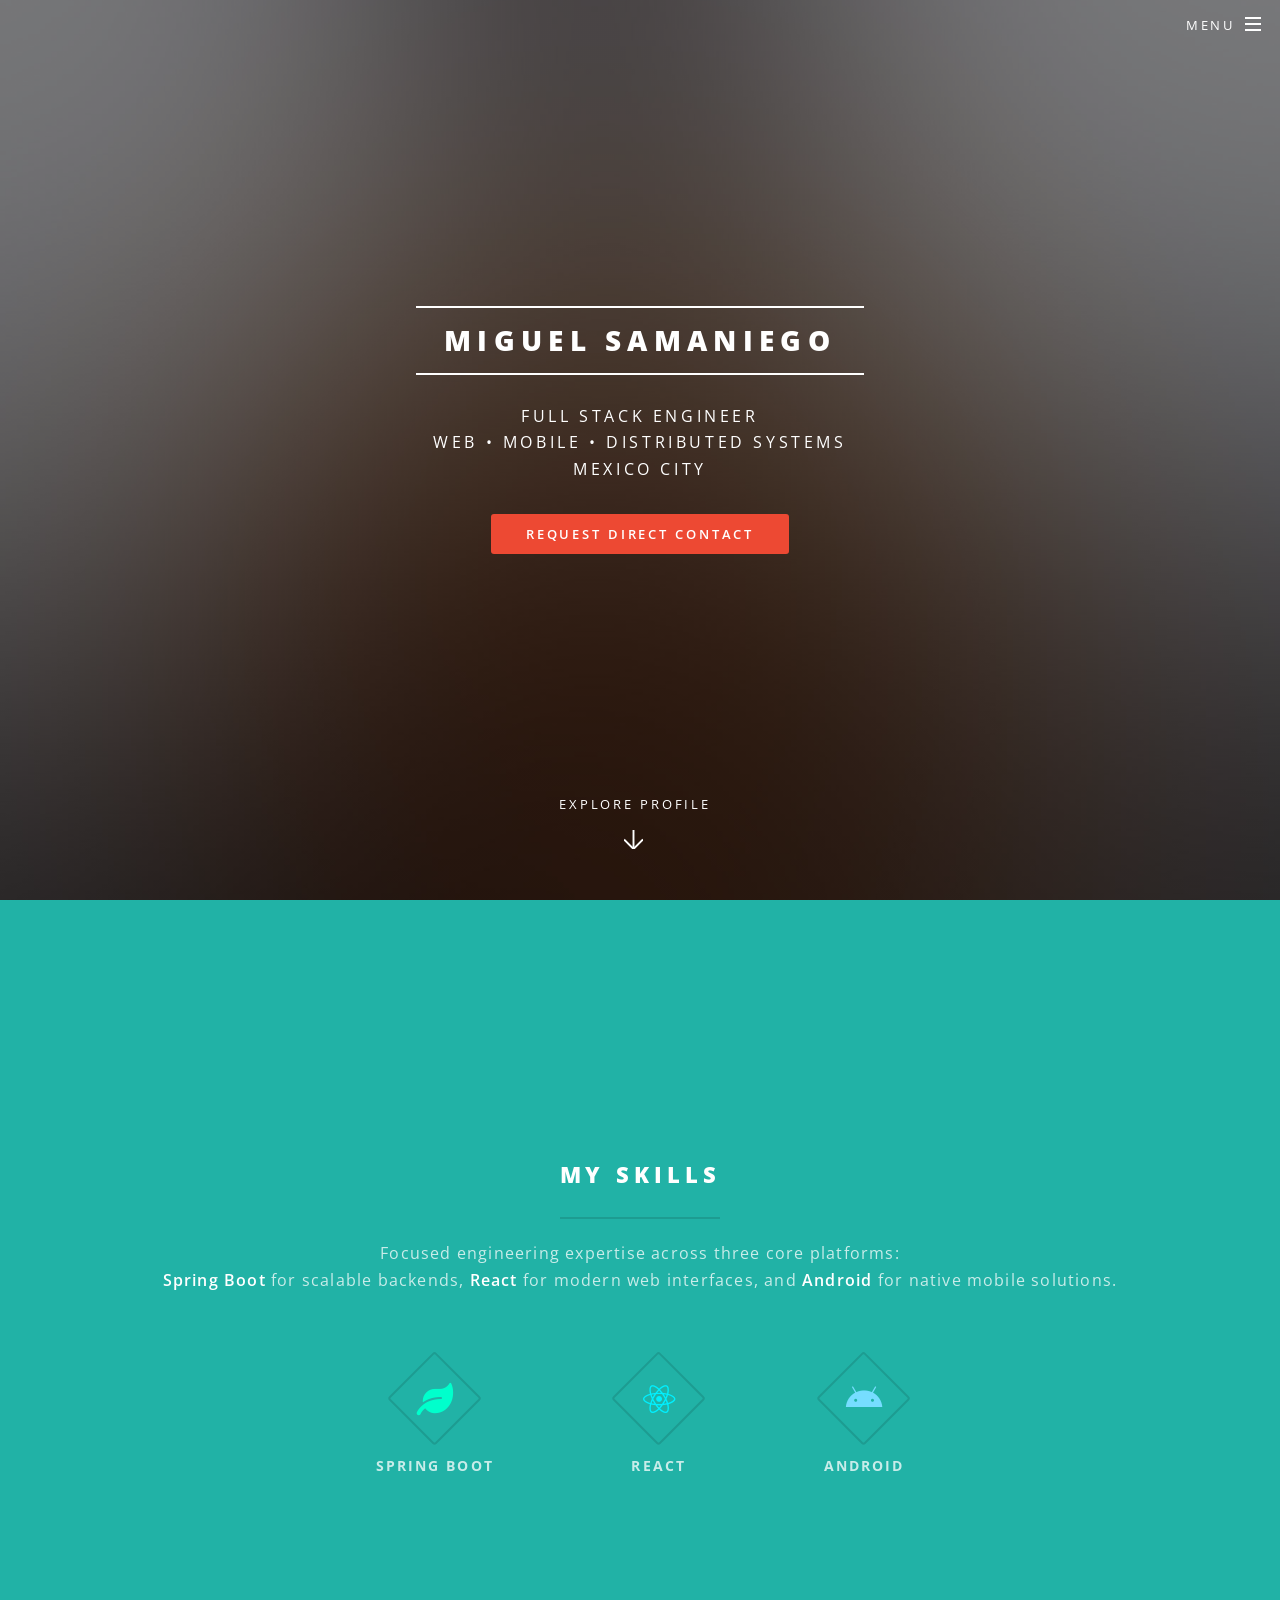
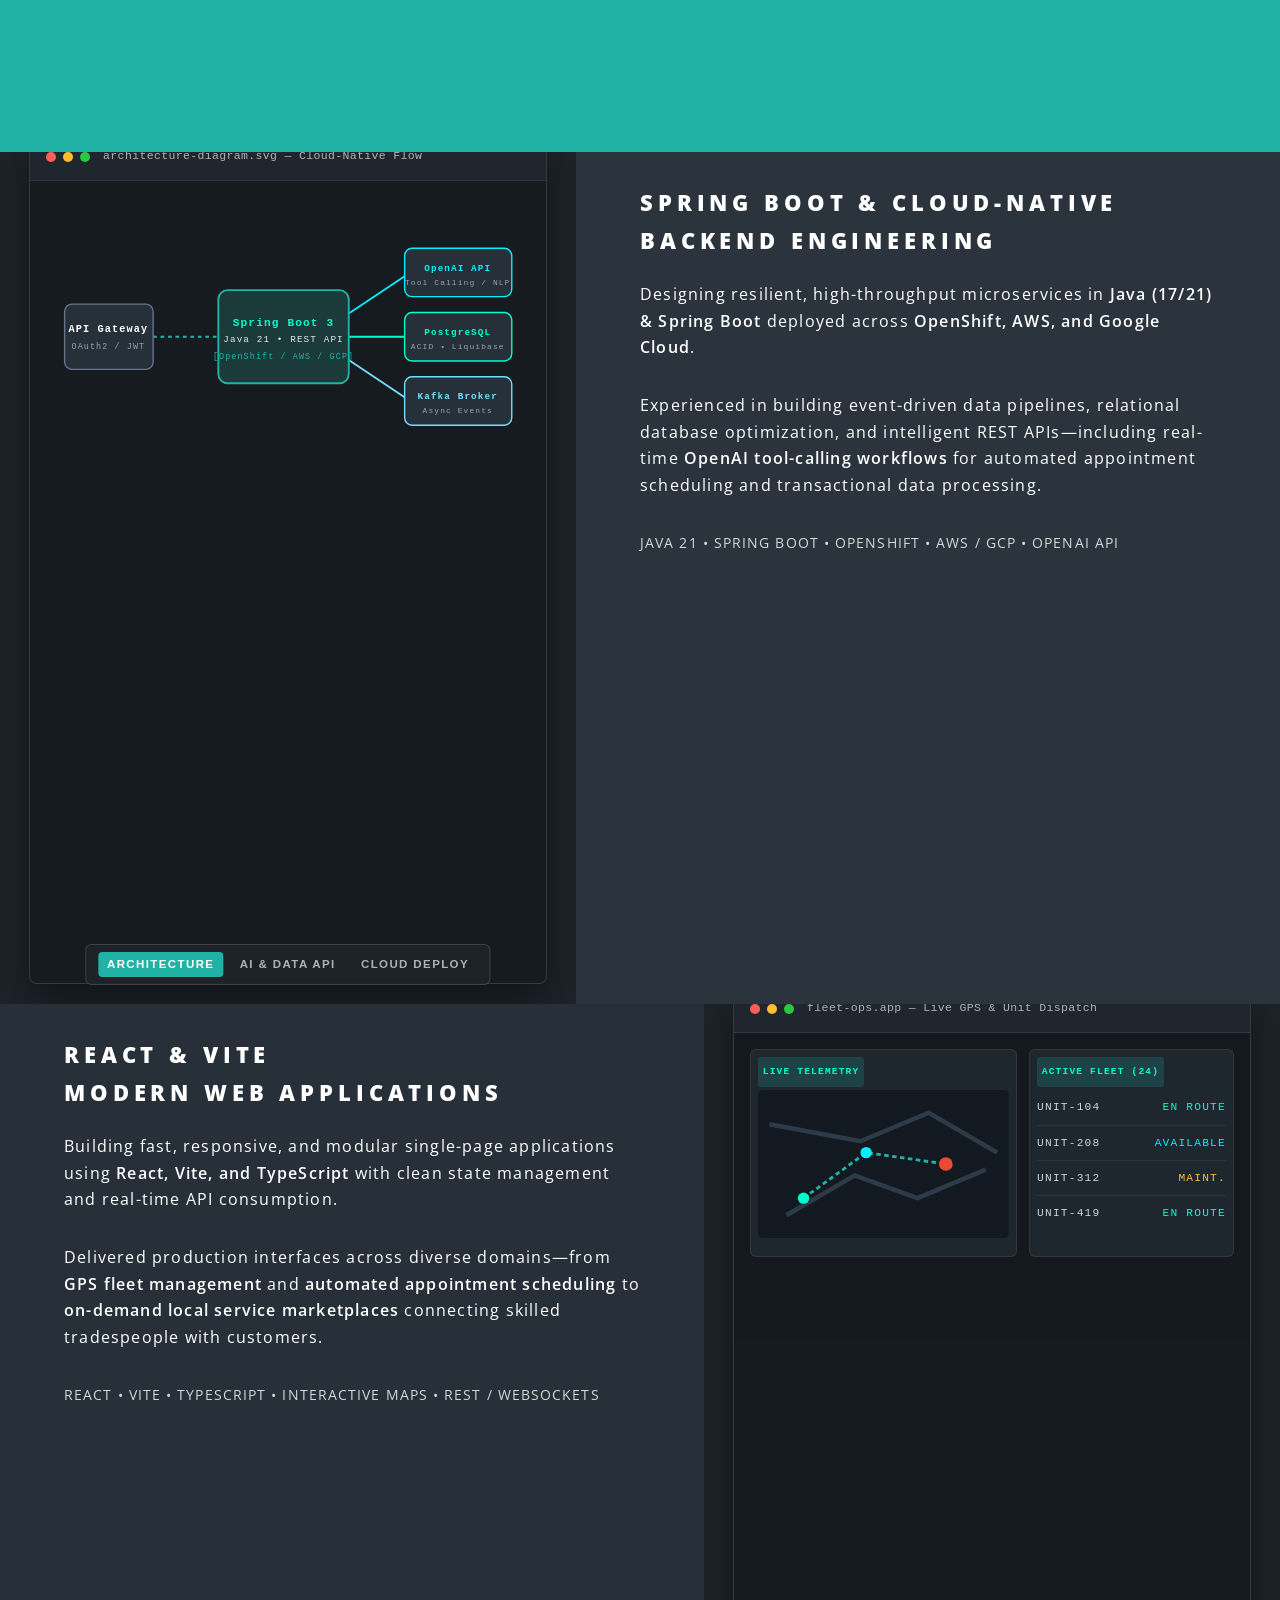
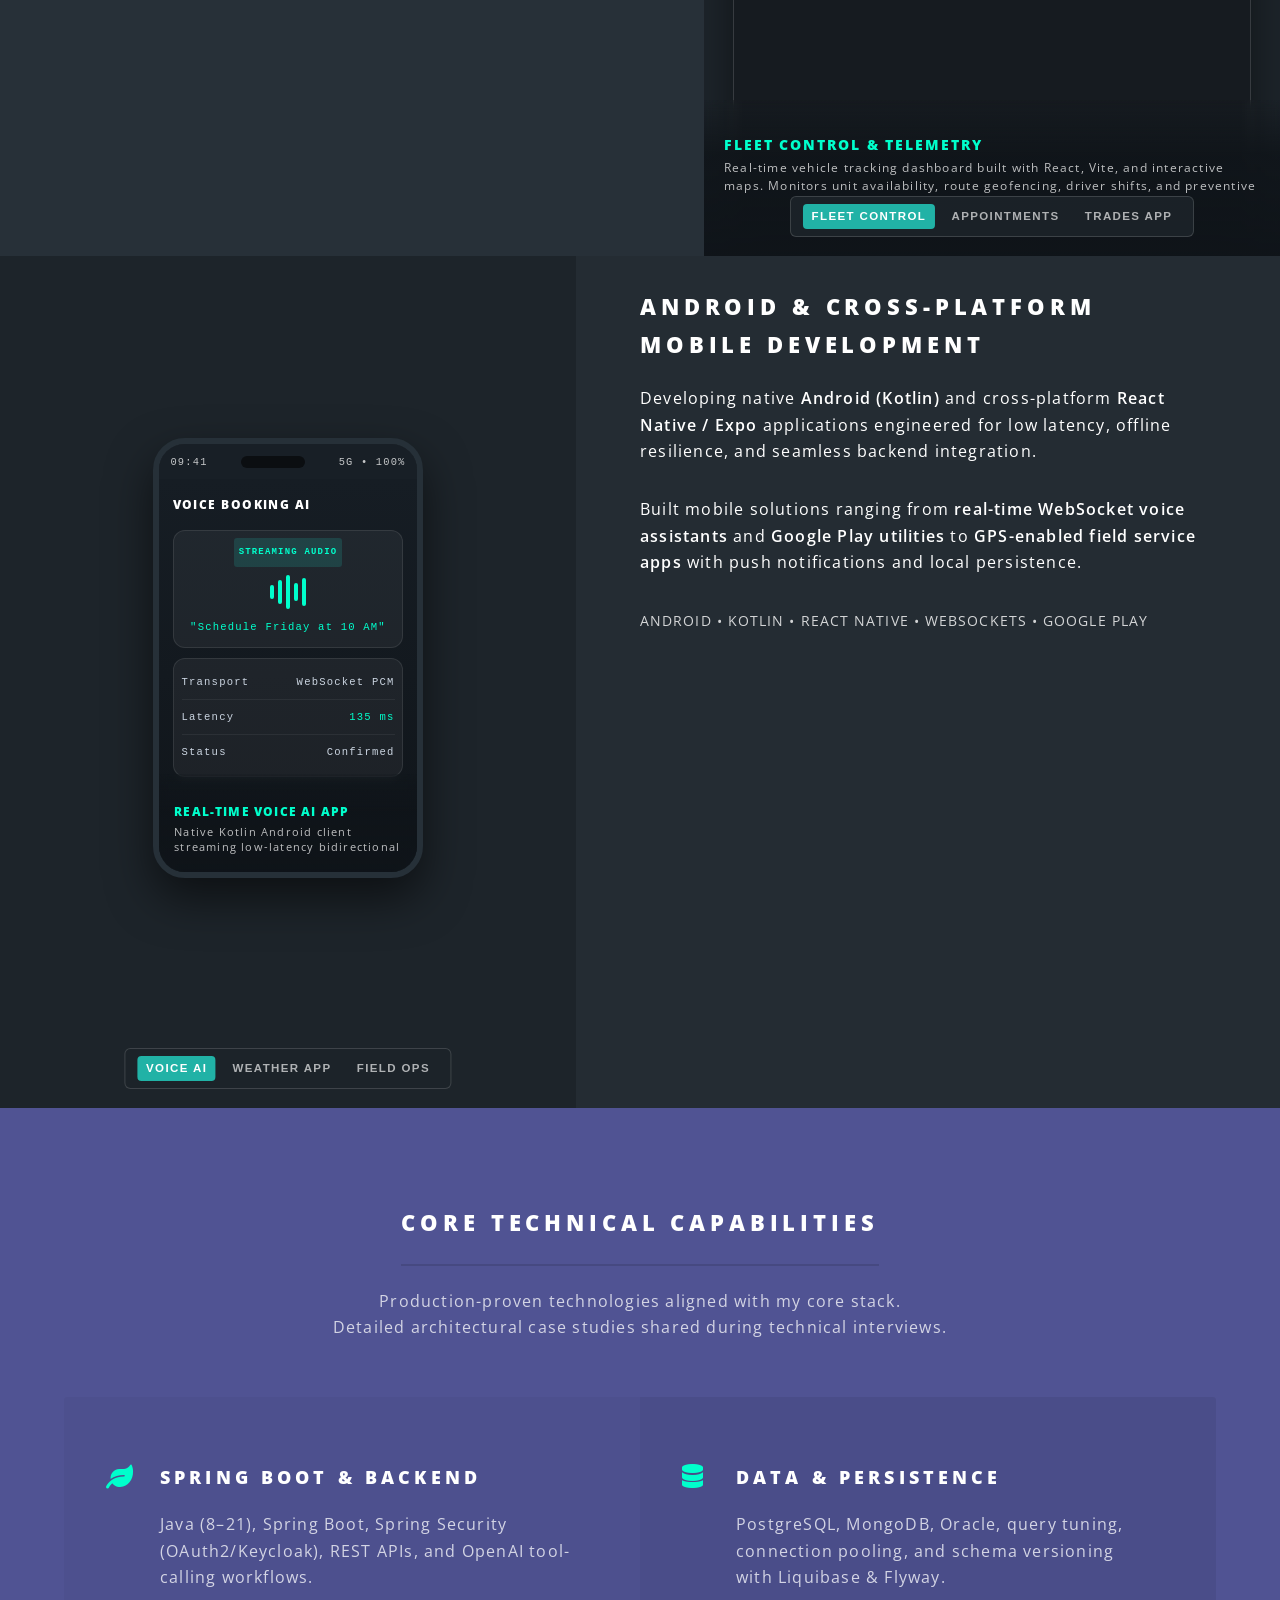
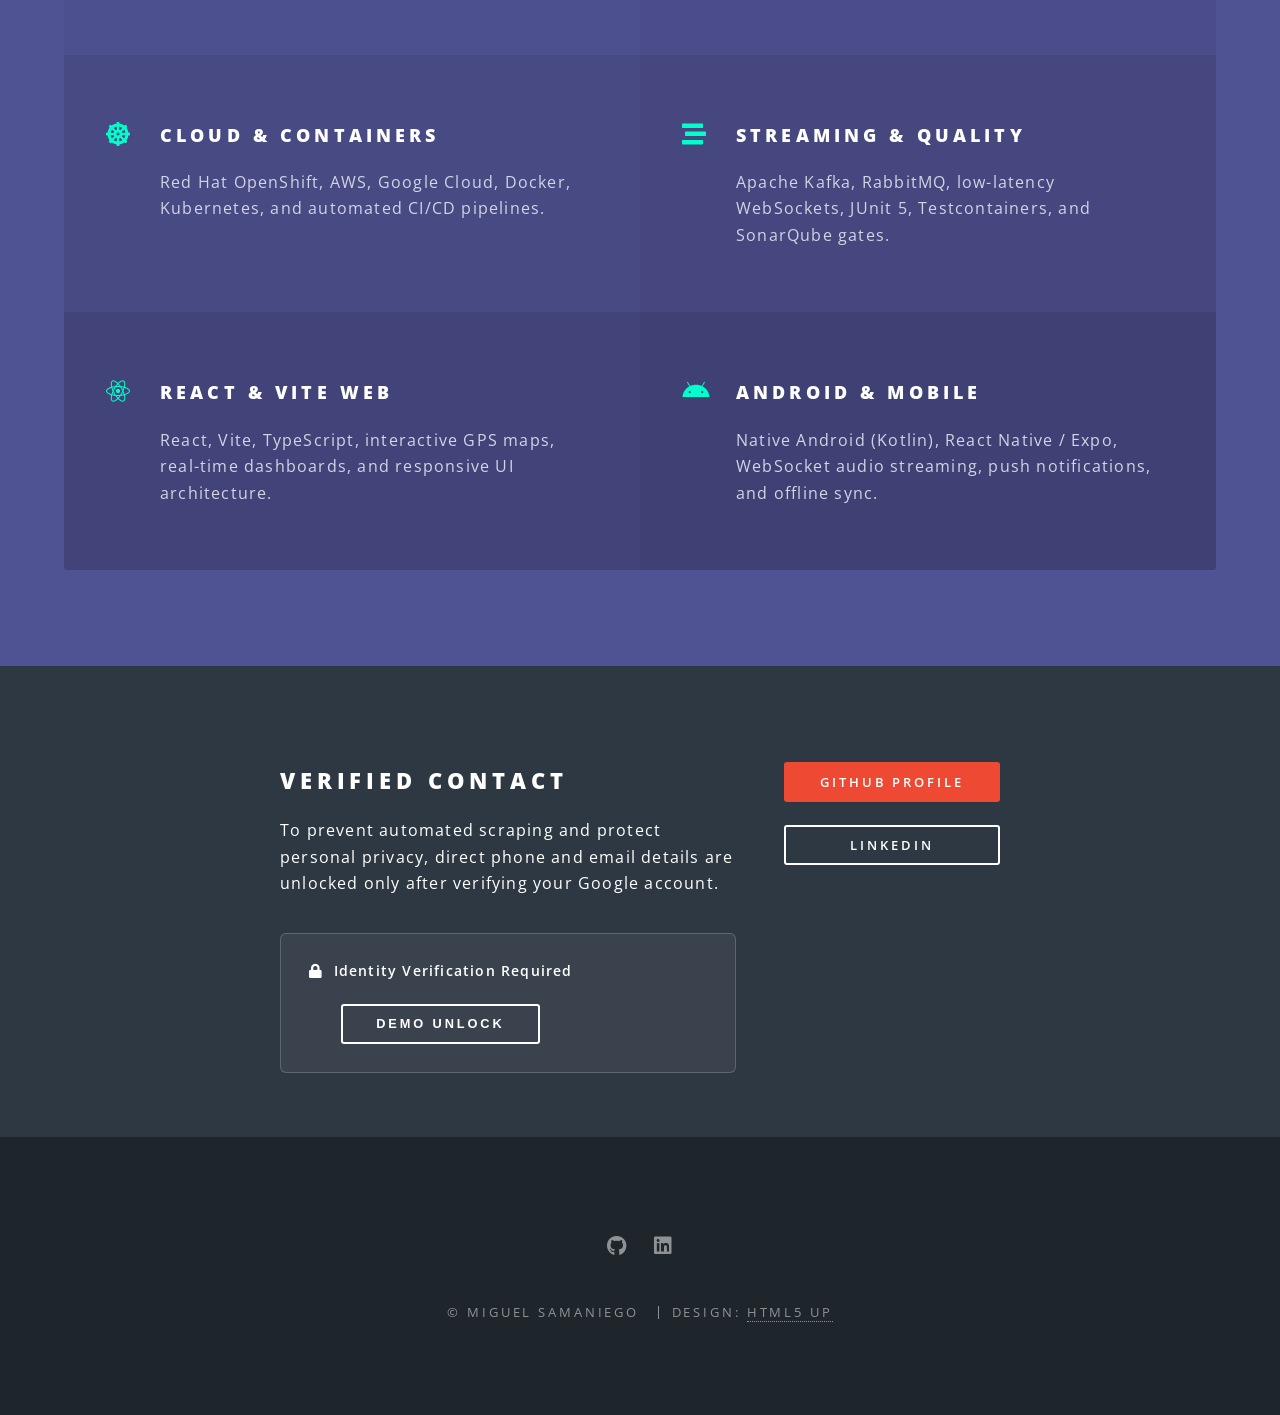
==== commit a3ee8327: "First stage ready" ====
--- a/index.html
+++ b/index.html
@@ -2,10 +2,11 @@
 <html>
 
 <head>
-	<title>P r o f i l e</title>
+	<title>Miguel Samaniego — Full Stack & Backend Engineer</title>
 	<meta charset="utf-8" />
 	<meta name="viewport" content="width=device-width, initial-scale=1, user-scalable=no" />
 	<link rel="stylesheet" href="assets/css/main.css" />
+	<link rel="stylesheet" href="assets/css/custom.css" />
 	<noscript>
 		<link rel="stylesheet" href="assets/css/noscript.css" />
 	</noscript>
@@ -13,47 +14,8 @@
 	<!-- Google Identity Services (Para proteger teléfono y correo) -->
 	<script src="https://accounts.google.com/gsi/client" async defer></script>
 
-	<style>
-		/* Ajustes mínimos respetando la estética nativa de Spectral */
-		.privacy-panel {
-			background: rgba(255, 255, 255, 0.06);
-			border: 1px solid rgba(255, 255, 255, 0.18);
-			border-radius: 6px;
-			padding: 1.75em;
-			margin-top: 1.5em;
-			text-align: left;
-		}
-
-		.revealed-box {
-			display: none;
-			background: rgba(33, 178, 166, 0.15);
-			border: 1px solid #21b2a6;
-			border-radius: 6px;
-			padding: 1.5em;
-			margin-top: 1.5em;
-			text-align: left;
-		}
-
-		.revealed-box p {
-			margin-bottom: 0.5em;
-		}
-
-		.gsi-wrapper {
-			display: flex;
-			flex-wrap: wrap;
-			align-items: center;
-			gap: 1em;
-			margin-top: 1em;
-		}
-
-		#one.wrapper {
-			min-height: calc(100vh - 3em);
-			/* 3em compensa la barra superior fija */
-			display: flex;
-			align-items: center;
-			justify-content: center;
-		}
-	</style>
+	<link rel="icon" type="image/png" href="images/favicon.png" />
+
 </head>
 
 <body class="landing is-preload">
@@ -71,9 +33,9 @@
 						<div id="menu">
 							<ul>
 								<li><a href="#banner" class="more scrolly">Home</a></li>
-								<li><a href="#one" class="more scrolly">Overview</a></li>
-								<li><a href="#two" class="more scrolly">Focus Areas</a></li>
-								<li><a href="#three" class="more scrolly">Core Stack</a></li>
+								<li><a href="#one" class="more scrolly">My Skills</a></li>
+								<li><a href="#two" class="more scrolly">Engineering Focus</a></li>
+								<li><a href="#three" class="more scrolly">Capabilities</a></li>
 								<li><a href="#cta" class="more scrolly">Verified Contact</a></li>
 							</ul>
 						</div>
@@ -87,7 +49,7 @@
 			<div class="inner">
 				<h2>Miguel Samaniego</h2>
 				<p>Full Stack Engineer<br />
-					• Web • Mobile • Distributed Systems<br />
+					Web • Mobile • Distributed Systems<br />
 					Mexico City</p>
 				<ul class="actions special">
 					<li><a href="#cta" class="button primary scrolly">Request Direct Contact</a></li>
@@ -107,55 +69,438 @@
 					</p>
 				</header>
 				<ul class="icons major">
-					<li style="margin: 0 2.2em;">
+					<li class="skill-pillar-item">
 						<span class="icon solid fa-leaf major style1"><span class="label">Spring Boot</span></span>
-						<span
-							style="display:block; margin-top:1.6em; font-weight:700; letter-spacing:0.15em; font-size:0.85em; text-transform:uppercase;">Spring
-							Boot</span>
-					</li>
-					<li style="margin: 0 2.2em;">
+						<span class="skill-pillar-label">Spring Boot</span>
+					</li>
+					<li class="skill-pillar-item">
 						<span class="icon brands fa-react major style2"><span class="label">React</span></span>
-						<span
-							style="display:block; margin-top:1.6em; font-weight:700; letter-spacing:0.15em; font-size:0.85em; text-transform:uppercase;">React</span>
-					</li>
-					<li style="margin: 0 2.2em;">
+						<span class="skill-pillar-label">React</span>
+					</li>
+					<li class="skill-pillar-item">
 						<span class="icon brands fa-android major style3"><span class="label">Android</span></span>
-						<span
-							style="display:block; margin-top:1.6em; font-weight:700; letter-spacing:0.15em; font-size:0.85em; text-transform:uppercase;">Android</span>
+						<span class="skill-pillar-label">Android</span>
 					</li>
 				</ul>
 			</div>
 		</section>
 
-		<!-- Two: Spotlights (3 Pilares / Proyectos Parciales) -->
+		<!-- Two: Spotlights -->
 		<section id="two" class="wrapper alt style2">
-			<section class="spotlight">
-				<div class="image"><img src="images/pic01.jpg" alt="Enterprise Microservices" /></div>
+			<!-- Spotlight 1: Spring Boot Backend + Galería Interactiva -->
+			<section class="spotlight full-screen-spot">
+				<div class="image">
+					<div class="backend-gallery-stage" id="sb-gallery">
+						<!-- Slide 1: Diagrama SVG de Arquitectura Cloud-Native -->
+						<div class="backend-slide active mock-panel" data-slide="0">
+							<div class="mock-header">
+								<span class="mock-dot red"></span>
+								<span class="mock-dot yellow"></span>
+								<span class="mock-dot green"></span>
+								<span class="mock-title">architecture-diagram.svg — Cloud-Native Flow</span>
+							</div>
+							<svg viewBox="0 0 520 300" class="arch-svg" xmlns="http://www.w3.org/2000/svg">
+								<!-- Líneas de conexión -->
+								<line x1="115" y1="150" x2="185" y2="150" stroke="#21b2a6" stroke-width="2"
+									stroke-dasharray="4 4" />
+								<line x1="325" y1="125" x2="385" y2="85" stroke="#00f0ff" stroke-width="2" />
+								<line x1="325" y1="150" x2="385" y2="150" stroke="#00ffcc" stroke-width="2" />
+								<line x1="325" y1="175" x2="385" y2="215" stroke="#76ddff" stroke-width="2" />
+
+								<!-- Nodo 1: Client / API Gateway -->
+								<rect x="20" y="115" width="95" height="70" rx="8" fill="#263038" stroke="#64748b"
+									stroke-width="1.5" />
+								<text x="67" y="145" fill="#fff" font-size="11" font-weight="bold" text-anchor="middle"
+									font-family="monospace">API Gateway</text>
+								<text x="67" y="163" fill="#94a3b8" font-size="9" text-anchor="middle"
+									font-family="monospace">OAuth2 / JWT</text>
+
+								<!-- Nodo 2: Spring Boot Core -->
+								<rect x="185" y="100" width="140" height="100" rx="10" fill="#1b3b3a" stroke="#21b2a6"
+									stroke-width="2" />
+								<text x="255" y="138" fill="#00ffcc" font-size="12" font-weight="bold"
+									text-anchor="middle" font-family="monospace">Spring Boot 3</text>
+								<text x="255" y="156" fill="#e2e8f0" font-size="10" text-anchor="middle"
+									font-family="monospace">Java 21 • REST API</text>
+								<text x="255" y="174" fill="#21b2a6" font-size="9" text-anchor="middle"
+									font-family="monospace">[OpenShift / AWS / GCP]</text>
+
+								<!-- Nodo 3: OpenAI API -->
+								<rect x="385" y="55" width="115" height="52" rx="8" fill="#263038" stroke="#00f0ff"
+									stroke-width="1.5" />
+								<text x="442" y="79" fill="#00f0ff" font-size="10" font-weight="bold"
+									text-anchor="middle" font-family="monospace">OpenAI API</text>
+								<text x="442" y="94" fill="#94a3b8" font-size="8.5" text-anchor="middle"
+									font-family="monospace">Tool Calling / NLP</text>
+
+								<!-- Nodo 4: PostgreSQL -->
+								<rect x="385" y="124" width="115" height="52" rx="8" fill="#263038" stroke="#00ffcc"
+									stroke-width="1.5" />
+								<text x="442" y="148" fill="#00ffcc" font-size="10" font-weight="bold"
+									text-anchor="middle" font-family="monospace">PostgreSQL</text>
+								<text x="442" y="163" fill="#94a3b8" font-size="8.5" text-anchor="middle"
+									font-family="monospace">ACID • Liquibase</text>
+
+								<!-- Nodo 5: Kafka / Events -->
+								<rect x="385" y="193" width="115" height="52" rx="8" fill="#263038" stroke="#76ddff"
+									stroke-width="1.5" />
+								<text x="442" y="217" fill="#76ddff" font-size="10" font-weight="bold"
+									text-anchor="middle" font-family="monospace">Kafka Broker</text>
+								<text x="442" y="232" fill="#94a3b8" font-size="8.5" text-anchor="middle"
+									font-family="monospace">Async Events</text>
+							</svg>
+						</div>
+
+						<!-- Slide 2: Mockup de API REST + OpenAI Booking Payload -->
+						<div class="backend-slide mock-panel" data-slide="1">
+							<div class="mock-header">
+								<span class="mock-dot red"></span>
+								<span class="mock-dot yellow"></span>
+								<span class="mock-dot green"></span>
+								<span class="mock-title">POST /api/v1/appointments/ai-schedule • 200 OK (142ms)</span>
+							</div>
+							<pre class="mock-code"><code>{
+  "intent": "BOOK_APPOINTMENT",
+  "ai_orchestrator": "gpt-4o-mini (function_call)",
+  "slot_validation": {
+    "requested": "2026-11-20T10:00:00-06:00",
+    "conflict_check": "PASSED",
+    "db_lock": "OPTIMISTIC_OK"
+  },
+  "appointment": {
+    "id": "apt_98f4c210",
+    "status": "CONFIRMED",
+    "notification_event": "published -> kafka.appointments"
+  }
+}</code></pre>
+						</div>
+
+						<!-- Slide 3: Mockup de Terminal Cloud / OpenShift / AWS / GCP -->
+						<div class="backend-slide mock-panel" data-slide="2">
+							<div class="mock-header">
+								<span class="mock-dot red"></span>
+								<span class="mock-dot yellow"></span>
+								<span class="mock-dot green"></span>
+								<span class="mock-title">bash — OpenShift / Cloud Cluster Status</span>
+							</div>
+							<pre class="mock-code"><code>$ oc get pods -n prod-core-api
+NAME                                READY   STATUS    RESTARTS   AGE
+booking-service-7d9f8b6c4-x92kp     1/1     Running   0          14d
+booking-service-7d9f8b6c4-m41zt     1/1     Running   0          14d
+ai-gateway-worker-6c8d9f5b2-q77ln   1/1     Running   0          14d
+
+$ curl -s https://api.cloud.internal/actuator/health | jq .
+{
+  "status": "UP",
+  "components": {
+    "db": { "status": "UP", "details": { "database": "PostgreSQL" } },
+    "openai": { "status": "UP", "latencyMs": 118 },
+    "kafka": { "status": "UP" }
+  }
+}</code></pre>
+						</div>
+
+						<!-- Controles de la galería -->
+						<!-- Controles de la galería -->
+						<div class="gallery-controls">
+							<button type="button" class="gallery-tab active"
+								onclick="switchGallerySlide('sb-gallery', 0, this)">Architecture</button>
+							<button type="button" class="gallery-tab"
+								onclick="switchGallerySlide('sb-gallery', 1, this)">AI & Data API</button>
+							<button type="button" class="gallery-tab"
+								onclick="switchGallerySlide('sb-gallery', 2, this)">Cloud Deploy</button>
+						</div>
+					</div>
+				</div>
 				<div class="content">
-					<h2>Enterprise Microservices<br />
-						& Legacy Modernization</h2>
-					<p>Architecting modular RESTful services in Java (8–21) and Spring Boot. Proven track record
-						decomposing mission-critical monoliths, tuning relational database throughput, and enforcing
-						zero-downtime schema migrations.</p>
+					<h2>Spring Boot & Cloud-Native<br />
+						Backend Engineering</h2>
+					<p>Designing resilient, high-throughput microservices in <strong>Java (17/21) & Spring Boot</strong>
+						deployed across <strong>OpenShift, AWS, and Google Cloud</strong>.</p>
+					<p>Experienced in building event-driven data pipelines, relational database optimization, and
+						intelligent REST APIs—including real-time <strong>OpenAI tool-calling workflows</strong> for
+						automated appointment scheduling and transactional data processing.</p>
+					<p class="tech-tags-line">Java 21 • Spring Boot • OpenShift • AWS / GCP • OpenAI API</p>
 				</div>
 			</section>
-			<section class="spotlight">
-				<div class="image"><img src="images/pic02.jpg" alt="Cloud Native & DevOps" /></div>
+
+			<!-- Spotlight 2 -->
+			<!-- Spotlight 2: React + Vite (Galería derecha con Overlay estilo Reels) -->
+			<section class="spotlight full-screen-spot">
+				<div class="image">
+					<div class="backend-gallery-stage" id="react-gallery">
+
+						<!-- Slide 1: Fleet Management & Live Map Tracking -->
+						<div class="backend-slide active mock-panel" data-slide="0">
+							<div class="mock-header">
+								<span class="mock-dot red"></span>
+								<span class="mock-dot yellow"></span>
+								<span class="mock-dot green"></span>
+								<span class="mock-title">fleet-ops.app — Live GPS & Unit Dispatch</span>
+							</div>
+							<div class="ui-mock-body">
+								<div class="ui-grid-2">
+									<!-- Mapa interactivo SVG -->
+									<div class="ui-card">
+										<span class="ui-badge">LIVE TELEMETRY</span>
+										<svg viewBox="0 0 220 130" width="100%" xmlns="http://www.w3.org/2000/svg">
+											<rect width="220" height="130" rx="4" fill="#131920" />
+											<path d="M10 30 L90 45 L150 20 L210 55" stroke="#2d3b48" stroke-width="4"
+												fill="none" />
+											<path d="M25 110 L85 75 L140 95 L200 70" stroke="#2d3b48" stroke-width="4"
+												fill="none" />
+											<path d="M40 95 L95 55 L165 65" stroke="#21b2a6" stroke-width="2.5"
+												stroke-dasharray="4 3" fill="none" />
+											<circle cx="40" cy="95" r="5" fill="#00ffcc" />
+											<circle cx="95" cy="55" r="5" fill="#00f0ff" />
+											<circle cx="165" cy="65" r="6" fill="#ed4933" />
+										</svg>
+									</div>
+									<!-- Estado de unidades -->
+									<div class="ui-card">
+										<span class="ui-badge">ACTIVE FLEET (24)</span>
+										<div class="ui-list-row"><span>UNIT-104</span><span style="color:#00ffcc;">EN
+												ROUTE</span></div>
+										<div class="ui-list-row"><span>UNIT-208</span><span
+												style="color:#00f0ff;">AVAILABLE</span></div>
+										<div class="ui-list-row"><span>UNIT-312</span><span
+												style="color:#ffbd2e;">MAINT.</span></div>
+										<div class="ui-list-row"><span>UNIT-419</span><span style="color:#00ffcc;">EN
+												ROUTE</span></div>
+									</div>
+								</div>
+							</div>
+							<div class="reel-caption">
+								<h4>Fleet Control & Telemetry</h4>
+								<p>Real-time vehicle tracking dashboard built with React, Vite, and interactive maps.
+									Monitors unit availability, route geofencing, driver shifts, and preventive
+									maintenance logs.</p>
+							</div>
+						</div>
+
+						<!-- Slide 2: Appointment & Booking System -->
+						<div class="backend-slide mock-panel" data-slide="1">
+							<div class="mock-header">
+								<span class="mock-dot red"></span>
+								<span class="mock-dot yellow"></span>
+								<span class="mock-dot green"></span>
+								<span class="mock-title">scheduler.app — Automated Slot & Calendar UI</span>
+							</div>
+							<div class="ui-mock-body">
+								<div class="ui-grid-2">
+									<div class="ui-card">
+										<span class="ui-badge">NOV 2026 • SLOTS</span>
+										<div class="ui-list-row"><span>09:00 AM</span><span
+												style="color:#64748b;">BOOKED</span></div>
+										<div class="ui-list-row"><span>10:30 AM</span><span
+												style="color:#00ffcc;">OPEN</span></div>
+										<div class="ui-list-row"><span>12:00 PM</span><span
+												style="color:#00ffcc;">OPEN</span></div>
+										<div class="ui-list-row"><span>03:00 PM</span><span
+												style="color:#ff8a7a;">LOCKED</span></div>
+									</div>
+									<div class="ui-card">
+										<span class="ui-badge">SYNC ENGINE</span>
+										<div class="ui-list-row"><span>Timezone</span><span>America/Mexico_City</span>
+										</div>
+										<div class="ui-list-row"><span>Reminders</span><span>WhatsApp / Email</span>
+										</div>
+										<div class="ui-list-row"><span>Conflict Guard</span><span>Active</span></div>
+									</div>
+								</div>
+							</div>
+							<div class="reel-caption">
+								<h4>Smart Appointment Scheduler</h4>
+								<p>Multi-tenant booking interface with dynamic time-slot locking, automated reminders,
+									and calendar synchronization—connected to REST & AI scheduling backends.</p>
+							</div>
+						</div>
+
+						<!-- Slide 3: On-Demand Trades & Local Services Marketplace -->
+						<div class="backend-slide mock-panel" data-slide="2">
+							<div class="mock-header">
+								<span class="mock-dot red"></span>
+								<span class="mock-dot yellow"></span>
+								<span class="mock-dot green"></span>
+								<span class="mock-title">oficios-pro.app — On-Demand Local Specialists</span>
+							</div>
+							<div class="ui-mock-body">
+								<div class="ui-grid-2">
+									<div class="ui-card">
+										<span class="ui-badge">NEARBY SPECIALISTS</span>
+										<div class="ui-list-row"><span>Plumbing • 1.2 km</span><span
+												style="color:#00ffcc;">★ 4.9</span></div>
+										<div class="ui-list-row"><span>Electrical • 2.4 km</span><span
+												style="color:#00ffcc;">★ 4.8</span></div>
+										<div class="ui-list-row"><span>Locksmith • 0.8 km</span><span
+												style="color:#00ffcc;">★ 5.0</span></div>
+										<div class="ui-list-row"><span>HVAC Tech • 3.1 km</span><span
+												style="color:#00f0ff;">★ 4.7</span></div>
+									</div>
+									<div class="ui-card">
+										<span class="ui-badge warn">ACTIVE REQUEST</span>
+										<div class="ui-list-row"><span>Trade</span><span>Emergency Plumber</span></div>
+										<div class="ui-list-row"><span>ETA</span><span>18 mins</span></div>
+										<div class="ui-list-row"><span>Escrow</span><span>Verified</span></div>
+									</div>
+								</div>
+							</div>
+							<div class="reel-caption">
+								<h4>On-Demand Trades Marketplace</h4>
+								<p>Uber-style service platform connecting homeowners with verified plumbers,
+									electricians, and skilled tradespeople using geolocation matching, instant quotes,
+									and live arrival status.</p>
+							</div>
+						</div>
+
+						<!-- Controles de la galería -->
+						<div class="gallery-controls">
+							<button type="button" class="gallery-tab active"
+								onclick="switchGallerySlide('react-gallery', 0, this)">Fleet Control</button>
+							<button type="button" class="gallery-tab"
+								onclick="switchGallerySlide('react-gallery', 1, this)">Appointments</button>
+							<button type="button" class="gallery-tab"
+								onclick="switchGallerySlide('react-gallery', 2, this)">Trades App</button>
+						</div>
+					</div>
+				</div>
+
 				<div class="content">
-					<h2>Cloud-Native &<br />
-						Container Orchestration</h2>
-					<p>Designing reproducible CI/CD pipelines and containerized deployments on Docker, Kubernetes, and
-						Red Hat OpenShift. Automated integration testing with Testcontainers and static quality gates.
-					</p>
+					<h2>React & Vite<br />
+						Modern Web Applications</h2>
+					<p>Building fast, responsive, and modular single-page applications using <strong>React, Vite, and
+							TypeScript</strong> with clean state management and real-time API consumption.</p>
+					<p>Delivered production interfaces across diverse domains—from <strong>GPS fleet management</strong>
+						and <strong>automated appointment scheduling</strong> to <strong>on-demand local service
+							marketplaces</strong> connecting skilled tradespeople with customers.</p>
+					<p class="tech-tags-line">React • Vite • TypeScript • Interactive Maps • REST / WebSockets</p>
 				</div>
 			</section>
-			<section class="spotlight">
-				<div class="image"><img src="images/pic03.jpg" alt="Event-Driven & Systems" /></div>
+
+			<!-- Spotlight 3 -->
+			<!-- Spotlight 3: Android & Mobile Engineering (Galería estilo Smartphone) -->
+			<section class="spotlight full-screen-spot">
+				<div class="image">
+					<div class="backend-gallery-stage" id="android-gallery">
+
+						<!-- Slide 1: Real-Time Voice AI Assistant (Kotlin + WebSockets) -->
+						<div class="backend-slide active phone-slide" data-slide="0">
+							<div class="phone-frame">
+								<div class="phone-status-bar">
+									<span>09:41</span>
+									<span class="phone-notch"></span>
+									<span>5G • 100%</span>
+								</div>
+								<div class="phone-screen-body">
+									<div class="phone-app-title">Voice Booking AI</div>
+									<div class="phone-widget" style="text-align:center;">
+										<span class="ui-badge">STREAMING AUDIO</span>
+										<div class="voice-wave">
+											<span></span><span></span><span></span><span></span><span></span>
+										</div>
+										<div style="color:#00ffcc;">"Schedule Friday at 10 AM"</div>
+									</div>
+									<div class="phone-widget">
+										<div class="ui-list-row"><span>Transport</span><span>WebSocket PCM</span></div>
+										<div class="ui-list-row"><span>Latency</span><span style="color:#00ffcc;">135
+												ms</span></div>
+										<div class="ui-list-row"><span>Status</span><span>Confirmed</span></div>
+									</div>
+								</div>
+								<div class="reel-caption">
+									<h4>Real-Time Voice AI App</h4>
+									<p>Native Kotlin Android client streaming low-latency bidirectional audio over
+										WebSockets to a Rust & OpenAI Realtime backend for hands-free appointment
+										booking.</p>
+								</div>
+							</div>
+						</div>
+
+						<!-- Slide 2: Weather Now! (React Native / Expo Utility) -->
+						<div class="backend-slide phone-slide" data-slide="1">
+							<div class="phone-frame">
+								<div class="phone-status-bar">
+									<span>09:41</span>
+									<span class="phone-notch"></span>
+									<span>Wi-Fi</span>
+								</div>
+								<div class="phone-screen-body">
+									<div class="phone-app-title">Wheath3r Now!</div>
+									<div class="phone-widget" style="text-align:center;">
+										<span class="ui-badge">MEXICO CITY • LIVE</span>
+										<div style="font-size:2.1em; font-weight:bold; color:#fff; margin:0.15em 0;">
+											22°C</div>
+										<div style="color:#76ddff;">Partly Cloudy • UV 6</div>
+									</div>
+									<div class="phone-widget">
+										<div class="ui-list-row"><span>12:00 PM</span><span>24°C • 10% rain</span></div>
+										<div class="ui-list-row"><span>03:00 PM</span><span>25°C • 15% rain</span></div>
+										<div class="ui-list-row"><span>06:00 PM</span><span>19°C • 40% rain</span></div>
+									</div>
+								</div>
+								<div class="reel-caption">
+									<h4>Wheath3r Now! Utility</h4>
+									<p>Lightweight cross-platform weather app built with React Native & Expo, published
+										on Google Play Console with smart caching, geolocation, and minimal battery
+										footprint.</p>
+								</div>
+							</div>
+						</div>
+
+						<!-- Slide 3: Field Dispatch & Mobile Telemetry -->
+						<div class="backend-slide phone-slide" data-slide="2">
+							<div class="phone-frame">
+								<div class="phone-status-bar">
+									<span>09:41</span>
+									<span class="phone-notch"></span>
+									<span>GPS ON</span>
+								</div>
+								<div class="phone-screen-body">
+									<div class="phone-app-title">Driver & Field Ops</div>
+									<div class="phone-widget">
+										<span class="ui-badge warn">ACTIVE DISPATCH</span>
+										<div class="ui-list-row"><span>Order</span><span>#SRV-8841</span></div>
+										<div class="ui-list-row"><span>Distance</span><span>1.4 km</span></div>
+										<div class="ui-list-row"><span>Offline Queue</span><span
+												style="color:#00ffcc;">Synced</span></div>
+									</div>
+									<div class="phone-widget">
+										<div class="ui-list-row"><span>Push Alerts</span><span>FCM Active</span></div>
+										<div class="ui-list-row"><span>Auth</span><span>Biometric / JWT</span></div>
+									</div>
+								</div>
+								<div class="reel-caption">
+									<h4>Offline-First Field Client</h4>
+									<p>Android companion app for drivers and field specialists featuring background GPS
+										telemetry, Firebase push notifications, biometric login, and local SQLite sync.
+									</p>
+								</div>
+							</div>
+						</div>
+
+						<!-- Controles de la galería -->
+						<div class="gallery-controls">
+							<button type="button" class="gallery-tab active"
+								onclick="switchGallerySlide('android-gallery', 0, this)">Voice AI</button>
+							<button type="button" class="gallery-tab"
+								onclick="switchGallerySlide('android-gallery', 1, this)">Weather App</button>
+							<button type="button" class="gallery-tab"
+								onclick="switchGallerySlide('android-gallery', 2, this)">Field Ops</button>
+						</div>
+					</div>
+				</div>
+
 				<div class="content">
-					<h2>Event-Driven &<br />
-						Real-Time Systems</h2>
-					<p>Building asynchronous streaming workflows with Kafka and RabbitMQ, low-latency WebSocket relays
-						in Rust, and modern full-stack administrative interfaces in Angular and TypeScript.</p>
+					<h2>Android & Cross-Platform<br />
+						Mobile Development</h2>
+					<p>Developing native <strong>Android (Kotlin)</strong> and cross-platform <strong>React Native /
+							Expo</strong> applications engineered for low latency, offline resilience, and seamless
+						backend integration.</p>
+					<p>Built mobile solutions ranging from <strong>real-time WebSocket voice assistants</strong> and
+						<strong>Google Play utilities</strong> to <strong>GPS-enabled field service apps</strong> with
+						push notifications and local persistence.
+					</p>
+					<p class="tech-tags-line">Android • Kotlin • React Native • WebSockets • Google Play</p>
 				</div>
 			</section>
 		</section>
@@ -165,39 +510,38 @@
 			<div class="inner">
 				<header class="major">
 					<h2>Core Technical Capabilities</h2>
-					<p>Selected technologies used in production environments.<br />
-						Detailed project case studies shared during technical interviews.</p>
+					<p>Production-proven technologies aligned with my core stack.<br />
+						Detailed architectural case studies shared during technical interviews.</p>
 				</header>
 				<ul class="features">
-					<li class="icon solid fa-code">
-						<h3>Backend Engineering</h3>
-						<p>Java 8/17/21, Spring Boot, Spring Security, JPA/Hibernate, Keycloak (OAuth2/OIDC), and
-							RESTful API design.</p>
+					<li class="icon solid fa-leaf">
+						<h3>Spring Boot & Backend</h3>
+						<p>Java (8–21), Spring Boot, Spring Security (OAuth2/Keycloak), REST APIs, and OpenAI
+							tool-calling workflows.</p>
 					</li>
 					<li class="icon solid fa-database">
 						<h3>Data & Persistence</h3>
-						<p>PostgreSQL, Oracle, SQL Server, query optimization, connection pooling, and versioned
-							migrations with Liquibase & Flyway.</p>
+						<p>PostgreSQL, MongoDB, Oracle, query tuning, connection pooling, and schema versioning with
+							Liquibase & Flyway.</p>
+					</li>
+					<li class="icon solid fa-dharmachakra">
+						<h3>Cloud & Containers</h3>
+						<p>Red Hat OpenShift, AWS, Google Cloud, Docker, Kubernetes, and automated CI/CD pipelines.</p>
 					</li>
 					<li class="icon solid fa-stream">
-						<h3>Messaging & Streaming</h3>
-						<p>Event-driven architectures using Apache Kafka, RabbitMQ, and asynchronous WebSocket
-							communication.</p>
-					</li>
-					<li class="icon solid fa-dharmachakra">
-						<h3>Containers & Cloud</h3>
-						<p>Docker, Kubernetes, Red Hat OpenShift, Linux administration (Debian), and GitHub Actions
-							automation.</p>
-					</li>
-					<li class="icon solid fa-vial">
-						<h3>Testing & Code Quality</h3>
-						<p>JUnit 5, Testcontainers, Jest, SonarQube static analysis, and clean domain-driven boundaries.
+						<h3>Streaming & Quality</h3>
+						<p>Apache Kafka, RabbitMQ, low-latency WebSockets, JUnit 5, Testcontainers, and SonarQube gates.
 						</p>
 					</li>
-					<li class="icon solid fa-microchip">
-						<h3>Frontend & Edge Systems</h3>
-						<p>Angular, TypeScript, React Native, native Android (Kotlin), and embedded/CLI tooling in Rust.
-						</p>
+					<li class="icon brands fa-react">
+						<h3>React & Vite Web</h3>
+						<p>React, Vite, TypeScript, interactive GPS maps, real-time dashboards, and responsive UI
+							architecture.</p>
+					</li>
+					<li class="icon brands fa-android">
+						<h3>Android & Mobile</h3>
+						<p>Native Android (Kotlin), React Native / Expo, WebSocket audio streaming, push notifications,
+							and offline sync.</p>
 					</li>
 				</ul>
 			</div>
@@ -213,7 +557,7 @@
 
 					<!-- Panel de verificación -->
 					<div class="privacy-panel" id="privacy-gate">
-						<p style="margin-bottom: 0.75em; font-size: 0.9em;">
+						<p class="privacy-panel-title">
 							<i class="icon solid fa-lock"></i>  <strong>Identity Verification Required</strong>
 						</p>
 						<div class="gsi-wrapper">
@@ -239,13 +583,13 @@
 								id="visitor-email">recruiter@company.com</strong></p>
 						<p><strong>Direct Phone / WhatsApp:</strong> <span id="real-phone">+52 (55) 0000-0000
 								(Dummy)</span></p>
-						<p><strong>Direct Email:</strong> <span id="real-email">alex.mercer.dev@example.com</span></p>
+						<p><strong>Direct Email:</strong> <span id="real-email">contact@example.com</span></p>
 					</div>
 				</header>
 				<ul class="actions stacked">
-					<li><a href="https://github.com/username" target="_blank" rel="noopener"
+					<li><a href="https://github.com/iscmiguelsamaniego" target="_blank" rel="noopener"
 							class="button fit primary">GitHub Profile</a></li>
-					<li><a href="https://linkedin.com/in/username" target="_blank" rel="noopener"
+					<li><a href="https://www.linkedin.com/in/iscsamaniego/" target="_blank" rel="noopener"
 							class="button fit">LinkedIn</a></li>
 				</ul>
 			</div>
@@ -254,13 +598,13 @@
 		<!-- Footer -->
 		<footer id="footer">
 			<ul class="icons">
-				<li><a href="https://github.com/username" target="_blank" rel="noopener"
+				<li><a href="https://github.com/iscmiguelsamaniego" target="_blank" rel="noopener"
 						class="icon brands fa-github"><span class="label">GitHub</span></a></li>
-				<li><a href="https://linkedin.com/in/username" target="_blank" rel="noopener"
+				<li><a href="https://www.linkedin.com/in/iscsamaniego/" target="_blank" rel="noopener"
 						class="icon brands fa-linkedin"><span class="label">LinkedIn</span></a></li>
 			</ul>
 			<ul class="copyright">
-				<li>© Alex Mercer</li>
+				<li>© Miguel Samaniego</li>
 				<li>Design: <a href="http://html5up.net">HTML5 UP</a></li>
 			</ul>
 		</footer>
@@ -276,8 +620,19 @@
 	<script src="assets/js/util.js"></script>
 	<script src="assets/js/main.js"></script>
 
-	<!-- Lógica de desbloqueo con Google Identity Services -->
+	<!-- Lógica de galería y desbloqueo con Google Identity Services -->
 	<script>
+		function switchGallerySlide(galleryId, index, btn) {
+			const container = document.getElementById(galleryId);
+			container.querySelectorAll('.backend-slide').forEach(slide => {
+				slide.classList.toggle('active', Number(slide.dataset.slide) === index);
+			});
+			container.querySelectorAll('.gallery-tab').forEach(tab => {
+				tab.classList.remove('active');
+			});
+			btn.classList.add('active');
+		}
+
 		async function handleCredentialResponse(response) {
 			try {
 				const payload = JSON.parse(atob(response.credential.split('.')[1]));
--- a/assets/css/custom.css
+++ b/assets/css/custom.css
@@ -0,0 +1,506 @@
+/* ==========================================================================
+   Custom Portfolio Overrides & Backend Gallery (Spectral)
+   ========================================================================== */
+
+/* 1. Sección Verde (#one): Alto completo y etiquetas bajo los rombos */
+#one.wrapper {
+	min-height: calc(100vh - 3em);
+	display: flex;
+	align-items: center;
+	justify-content: center;
+}
+
+.skill-pillar-item {
+	margin: 0 2.2em !important;
+}
+
+.skill-pillar-label {
+	display: block;
+	margin-top: 1.6em;
+	font-weight: 700;
+	letter-spacing: 0.15em;
+	font-size: 0.85em;
+	text-transform: uppercase;
+}
+
+/* 2. Spotlights (#two): Alto completo y galería interactiva Backend */
+.spotlight.full-screen-spot {
+	min-height: calc(100vh - 3em);
+	align-items: stretch;
+}
+
+.spotlight.full-screen-spot .image {
+	position: relative;
+	background: #1d242a;
+	display: flex;
+	flex-direction: column;
+	justify-content: center;
+	overflow: hidden;
+}
+
+.backend-gallery-stage {
+	position: relative;
+	width: 100%;
+	height: 100%;
+	min-height: 360px;
+	display: flex;
+	align-items: center;
+	justify-content: center;
+}
+
+.backend-slide {
+	display: none;
+	width: 100%;
+	height: 100%;
+	object-fit: cover;
+}
+
+.backend-slide.active {
+	display: block;
+}
+
+.gallery-controls {
+	position: absolute;
+	bottom: 1.2em;
+	left: 50%;
+	transform: translateX(-50%);
+	display: flex;
+	gap: 0.5em;
+	background: rgba(29, 36, 42, 0.88);
+	padding: 0.45em 0.75em;
+	border-radius: 6px;
+	border: 1px solid rgba(255, 255, 255, 0.15);
+	z-index: 10;
+	white-space: nowrap;
+}
+
+.gallery-tab {
+	background: transparent;
+	border: none;
+	box-shadow: none;
+	color: rgba(255, 255, 255, 0.65);
+	font-size: 0.72em;
+	font-weight: 700;
+	letter-spacing: 0.12em;
+	text-transform: uppercase;
+	padding: 0.35em 0.75em;
+	border-radius: 4px;
+	cursor: pointer;
+	transition: all 0.2s ease;
+	height: auto;
+	line-height: 1.4;
+}
+
+.gallery-tab:hover,
+.gallery-tab.active {
+	background: #21b2a6;
+	color: #ffffff;
+}
+
+.tech-tags-line {
+	font-size: 0.85em;
+	opacity: 0.8;
+	letter-spacing: 0.08em;
+	text-transform: uppercase;
+}
+
+/* 3. Privacy Gate (Google Identity Services) */
+.privacy-panel {
+	background: rgba(255, 255, 255, 0.06);
+	border: 1px solid rgba(255, 255, 255, 0.18);
+	border-radius: 6px;
+	padding: 1.75em;
+	margin-top: 1.5em;
+	text-align: left;
+}
+
+.privacy-panel-title {
+	margin-bottom: 0.75em;
+	font-size: 0.9em;
+}
+
+.revealed-box {
+	display: none;
+	background: rgba(33, 178, 166, 0.15);
+	border: 1px solid #21b2a6;
+	border-radius: 6px;
+	padding: 1.5em;
+	margin-top: 1.5em;
+	text-align: left;
+}
+
+.revealed-box p {
+	margin-bottom: 0.5em;
+}
+
+.gsi-wrapper {
+	display: flex;
+	flex-wrap: wrap;
+	align-items: center;
+	gap: 1em;
+	margin-top: 1em;
+}
+
+/* Ajustes responsivos para pantallas móviles */
+@media screen and (max-width: 980px) {
+
+	#one.wrapper,
+	.spotlight.full-screen-spot {
+		min-height: auto;
+	}
+
+	.skill-pillar-item {
+		margin: 0 1em !important;
+	}
+}
+
+/* Mockups técnicos dentro de la galería Backend */
+.backend-slide.mock-panel {
+	display: none;
+	flex-direction: column;
+	justify-content: flex-start;
+	width: 90%;
+	max-width: 560px;
+	margin: 2em auto 4.5em auto;
+	background: #161b20;
+	border: 1px solid rgba(255, 255, 255, 0.14);
+	border-radius: 8px;
+	box-shadow: 0 18px 40px rgba(0, 0, 0, 0.45);
+	overflow: hidden;
+	text-align: left;
+}
+
+.backend-slide.mock-panel.active {
+	display: flex;
+}
+
+.mock-header {
+	display: flex;
+	align-items: center;
+	gap: 0.45em;
+	padding: 0.65em 1em;
+	background: #1f262d;
+	border-bottom: 1px solid rgba(255, 255, 255, 0.08);
+}
+
+.mock-dot {
+	width: 10px;
+	height: 10px;
+	border-radius: 50%;
+	display: inline-block;
+}
+
+.mock-dot.red {
+	background: #ff5f56;
+}
+
+.mock-dot.yellow {
+	background: #ffbd2e;
+}
+
+.mock-dot.green {
+	background: #27c93f;
+}
+
+.mock-title {
+	margin-left: 0.5em;
+	font-family: "Courier New", monospace;
+	font-size: 0.72em;
+	color: rgba(255, 255, 255, 0.65);
+	letter-spacing: 0.03em;
+	white-space: nowrap;
+	overflow: hidden;
+	text-overflow: ellipsis;
+}
+
+.arch-svg {
+	width: 100%;
+	height: auto;
+	padding: 1em;
+	display: block;
+}
+
+.mock-code {
+	margin: 0;
+	padding: 1.1em 1.25em;
+	font-size: 0.74em;
+	line-height: 1.55em;
+	color: #00ffcc;
+	background: transparent;
+	overflow-x: auto;
+}
+
+.mock-code code {
+	background: transparent;
+	padding: 0;
+	margin: 0;
+	color: inherit;
+	font-size: inherit;
+}
+
+/* ==========================================================================
+   Galería React + Vite (Overlay estilo Reels con expansión en Hover)
+   ========================================================================== */
+
+.reel-caption {
+	position: absolute;
+	left: 0;
+	right: 0;
+	bottom: 0;
+	padding: 2.2em 1.25em 3.8em 1.25em;
+	/* Deja espacio abajo para las pestañas */
+	background: linear-gradient(to top,
+			rgba(15, 20, 25, 0.96) 0%,
+			rgba(15, 20, 25, 0.82) 65%,
+			rgba(15, 20, 25, 0) 100%);
+	backdrop-filter: blur(4px);
+	-webkit-backdrop-filter: blur(4px);
+	transition: all 0.3s ease;
+	z-index: 5;
+}
+
+.reel-caption h4 {
+	margin: 0 0 0.25em 0;
+	font-size: 0.85em;
+	letter-spacing: 0.14em;
+	color: #00ffcc;
+}
+
+.reel-caption p {
+	margin: 0;
+	font-size: 0.78em;
+	line-height: 1.45em;
+	color: rgba(255, 255, 255, 0.85);
+	max-height: 2.9em;
+	/* Muestra 2 líneas por defecto */
+	overflow: hidden;
+	opacity: 0.85;
+	transition: max-height 0.35s ease, opacity 0.3s ease;
+}
+
+/* Al pasar el mouse sobre el panel, la descripción se expande con claridad */
+.mock-panel:hover .reel-caption p,
+.mock-panel:focus-within .reel-caption p {
+	max-height: 12em;
+	opacity: 1;
+}
+
+.mock-panel:hover .reel-caption {
+	background: linear-gradient(to top,
+			rgba(12, 16, 20, 0.98) 0%,
+			rgba(12, 16, 20, 0.90) 80%,
+			rgba(12, 16, 20, 0.2) 100%);
+}
+
+/* Mockup visual de UI Web (Mapas, Calendario, Marketplace) */
+.ui-mock-body {
+	position: relative;
+	padding: 1em 1em 5.2em 1em;
+	background: #14191e;
+	min-height: 260px;
+}
+
+.ui-grid-2 {
+	display: grid;
+	grid-template-columns: 1.3fr 1fr;
+	gap: 0.75em;
+}
+
+.ui-card {
+	background: #1e262e;
+	border: 1px solid rgba(255, 255, 255, 0.08);
+	border-radius: 6px;
+	padding: 0.65em;
+	font-family: "Courier New", monospace;
+	font-size: 0.7em;
+}
+
+.ui-badge {
+	display: inline-block;
+	padding: 0.15em 0.5em;
+	border-radius: 3px;
+	font-size: 0.85em;
+	font-weight: bold;
+	background: rgba(33, 178, 166, 0.2);
+	color: #00ffcc;
+	margin-bottom: 0.4em;
+}
+
+.ui-badge.warn {
+	background: rgba(237, 73, 51, 0.2);
+	color: #ff8a7a;
+}
+
+.ui-list-row {
+	display: flex;
+	justify-content: space-between;
+	padding: 0.35em 0;
+	border-bottom: 1px solid rgba(255, 255, 255, 0.06);
+	color: #cbd5e1;
+}
+
+.ui-list-row:last-child {
+	border-bottom: none;
+}
+
+/* ==========================================================================
+   Galería Android / Mobile (Marco de Smartphone + Overlay estilo Reels)
+   ========================================================================== */
+
+.backend-slide.phone-slide {
+	display: none;
+	justify-content: center;
+	align-items: center;
+	width: 100%;
+	padding: 1.5em 1em 4.5em 1em;
+}
+
+.backend-slide.phone-slide.active {
+	display: flex;
+}
+
+.phone-frame {
+	position: relative;
+	width: 270px;
+	height: 440px;
+	background: #12171c;
+	border: 6px solid #263038;
+	border-radius: 32px;
+	box-shadow: 0 20px 45px rgba(0, 0, 0, 0.55), inset 0 0 0 1px rgba(255, 255, 255, 0.08);
+	overflow: hidden;
+	display: flex;
+	flex-direction: column;
+	text-align: left;
+}
+
+/* Barra superior del teléfono (hora, notch y señal) */
+.phone-status-bar {
+	display: flex;
+	justify-content: space-between;
+	align-items: center;
+	padding: 0.45em 1.1em 0.35em 1.1em;
+	font-family: "Courier New", monospace;
+	font-size: 0.65em;
+	color: rgba(255, 255, 255, 0.75);
+	background: #181f26;
+}
+
+.phone-notch {
+	width: 64px;
+	height: 12px;
+	background: #0b0e11;
+	border-radius: 10px;
+}
+
+.phone-screen-body {
+	flex: 1;
+	padding: 0.85em;
+	display: flex;
+	flex-direction: column;
+	gap: 0.6em;
+	background: linear-gradient(180deg, #161d24 0%, #10151a 100%);
+}
+
+.phone-app-title {
+	font-size: 0.75em;
+	font-weight: 800;
+	letter-spacing: 0.12em;
+	text-transform: uppercase;
+	color: #fff;
+	margin-bottom: 0.15em;
+}
+
+.phone-widget {
+	background: rgba(255, 255, 255, 0.05);
+	border: 1px solid rgba(255, 255, 255, 0.09);
+	border-radius: 12px;
+	padding: 0.65em 0.75em;
+	font-family: "Courier New", monospace;
+	font-size: 0.66em;
+	color: #cbd5e1;
+}
+
+/* Ondas de audio animadas para el asistente de voz */
+.voice-wave {
+	display: flex;
+	align-items: center;
+	justify-content: center;
+	gap: 4px;
+	height: 36px;
+	margin: 0.35em 0;
+}
+
+.voice-wave span {
+	display: inline-block;
+	width: 4px;
+	border-radius: 4px;
+	background: #00ffcc;
+	animation: pulseWave 1.2s infinite ease-in-out;
+}
+
+.voice-wave span:nth-child(2) {
+	height: 24px;
+	animation-delay: 0.15s;
+}
+
+.voice-wave span:nth-child(3) {
+	height: 34px;
+	animation-delay: 0.3s;
+}
+
+.voice-wave span:nth-child(4) {
+	height: 18px;
+	animation-delay: 0.45s;
+}
+
+.voice-wave span:nth-child(5) {
+	height: 28px;
+	animation-delay: 0.6s;
+}
+
+.voice-wave span:nth-child(1) {
+	height: 14px;
+}
+
+@keyframes pulseWave {
+
+	0%,
+	100% {
+		transform: scaleY(0.55);
+		opacity: 0.65;
+	}
+
+	50% {
+		transform: scaleY(1);
+		opacity: 1;
+	}
+}
+
+/* Overlay estilo Reels adaptado dentro del marco del smartphone */
+.phone-frame .reel-caption {
+	padding: 1.8em 0.95em 1.1em 0.95em;
+}
+
+.phone-frame .reel-caption h4 {
+	font-size: 0.74em;
+	letter-spacing: 0.1em;
+}
+
+.phone-frame .reel-caption p {
+	font-size: 0.68em;
+	line-height: 1.4em;
+	max-height: 2.8em;
+}
+
+.phone-frame:hover .reel-caption p,
+.phone-frame:focus-within .reel-caption p {
+	max-height: 11em;
+	opacity: 1;
+}
+
+.phone-frame:hover .reel-caption {
+	background: linear-gradient(to top,
+			rgba(10, 14, 18, 0.98) 0%,
+			rgba(10, 14, 18, 0.92) 82%,
+			rgba(10, 14, 18, 0.25) 100%);
+}
